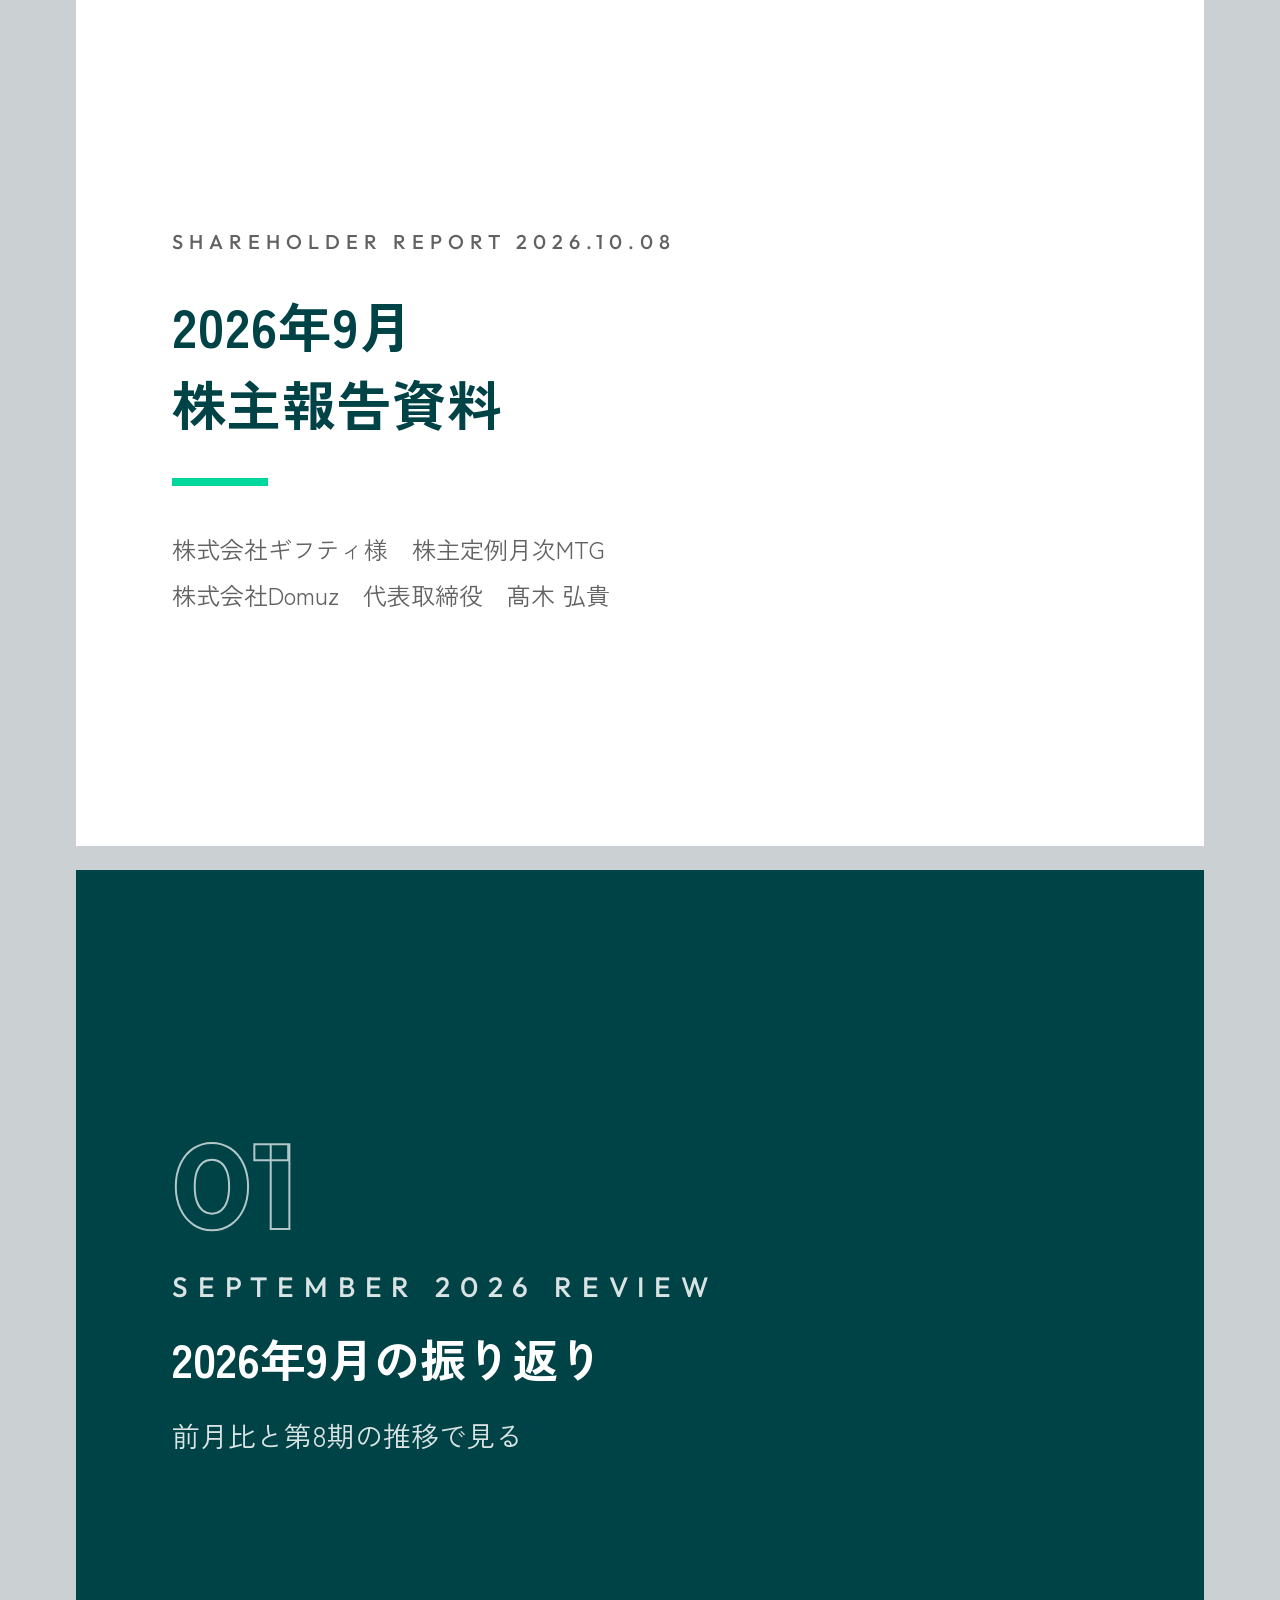
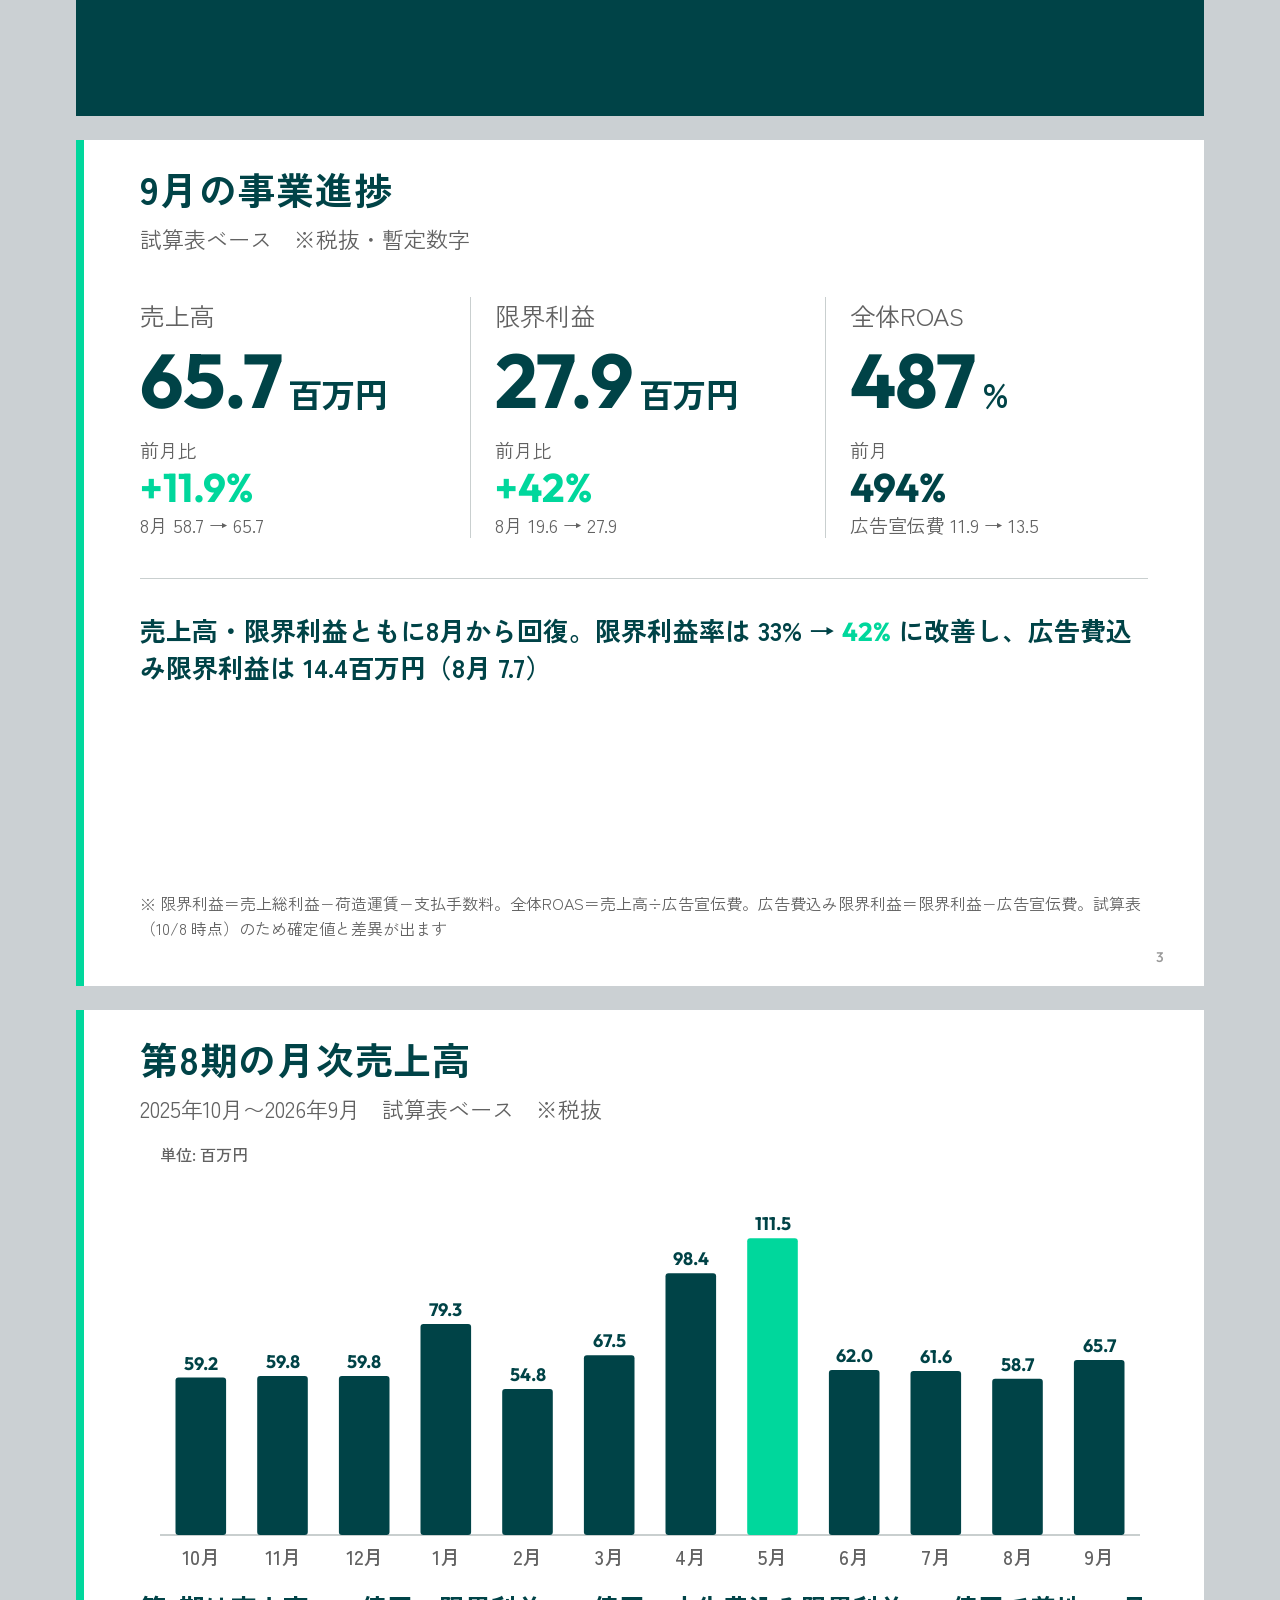
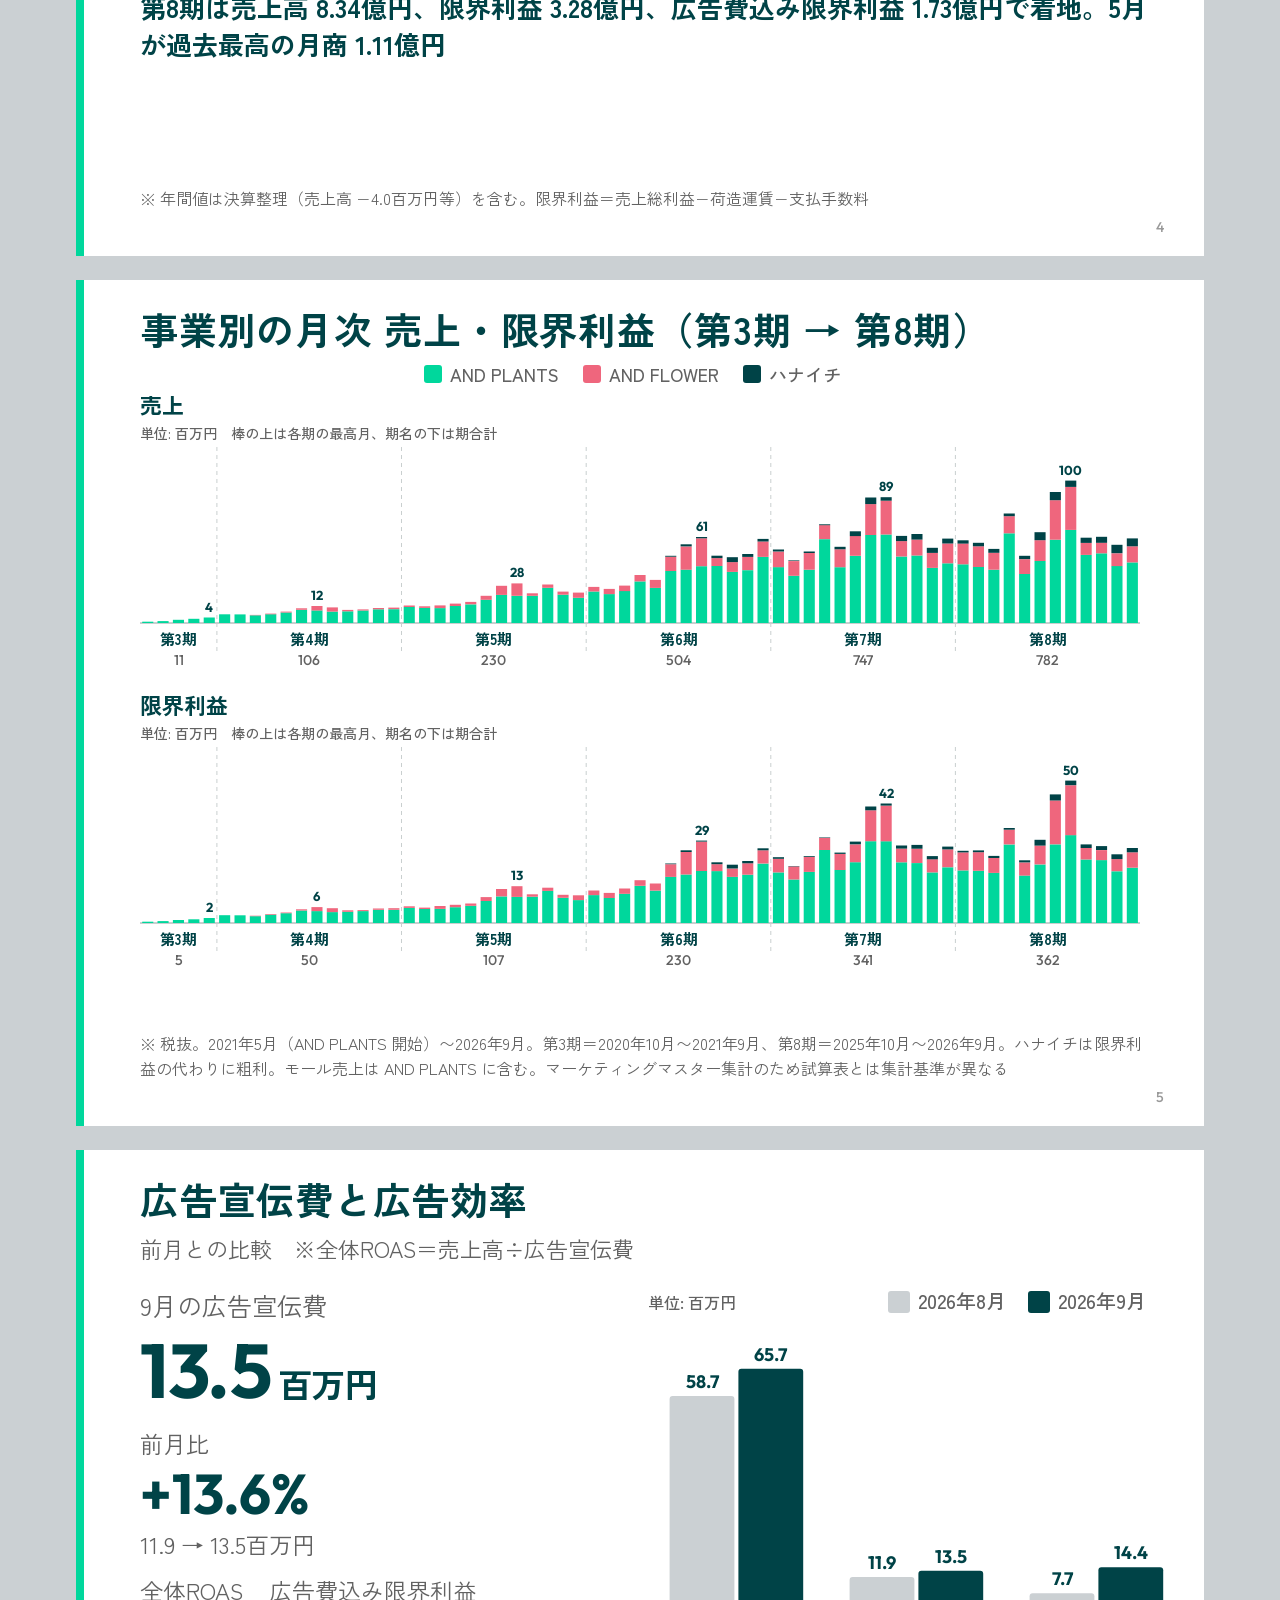
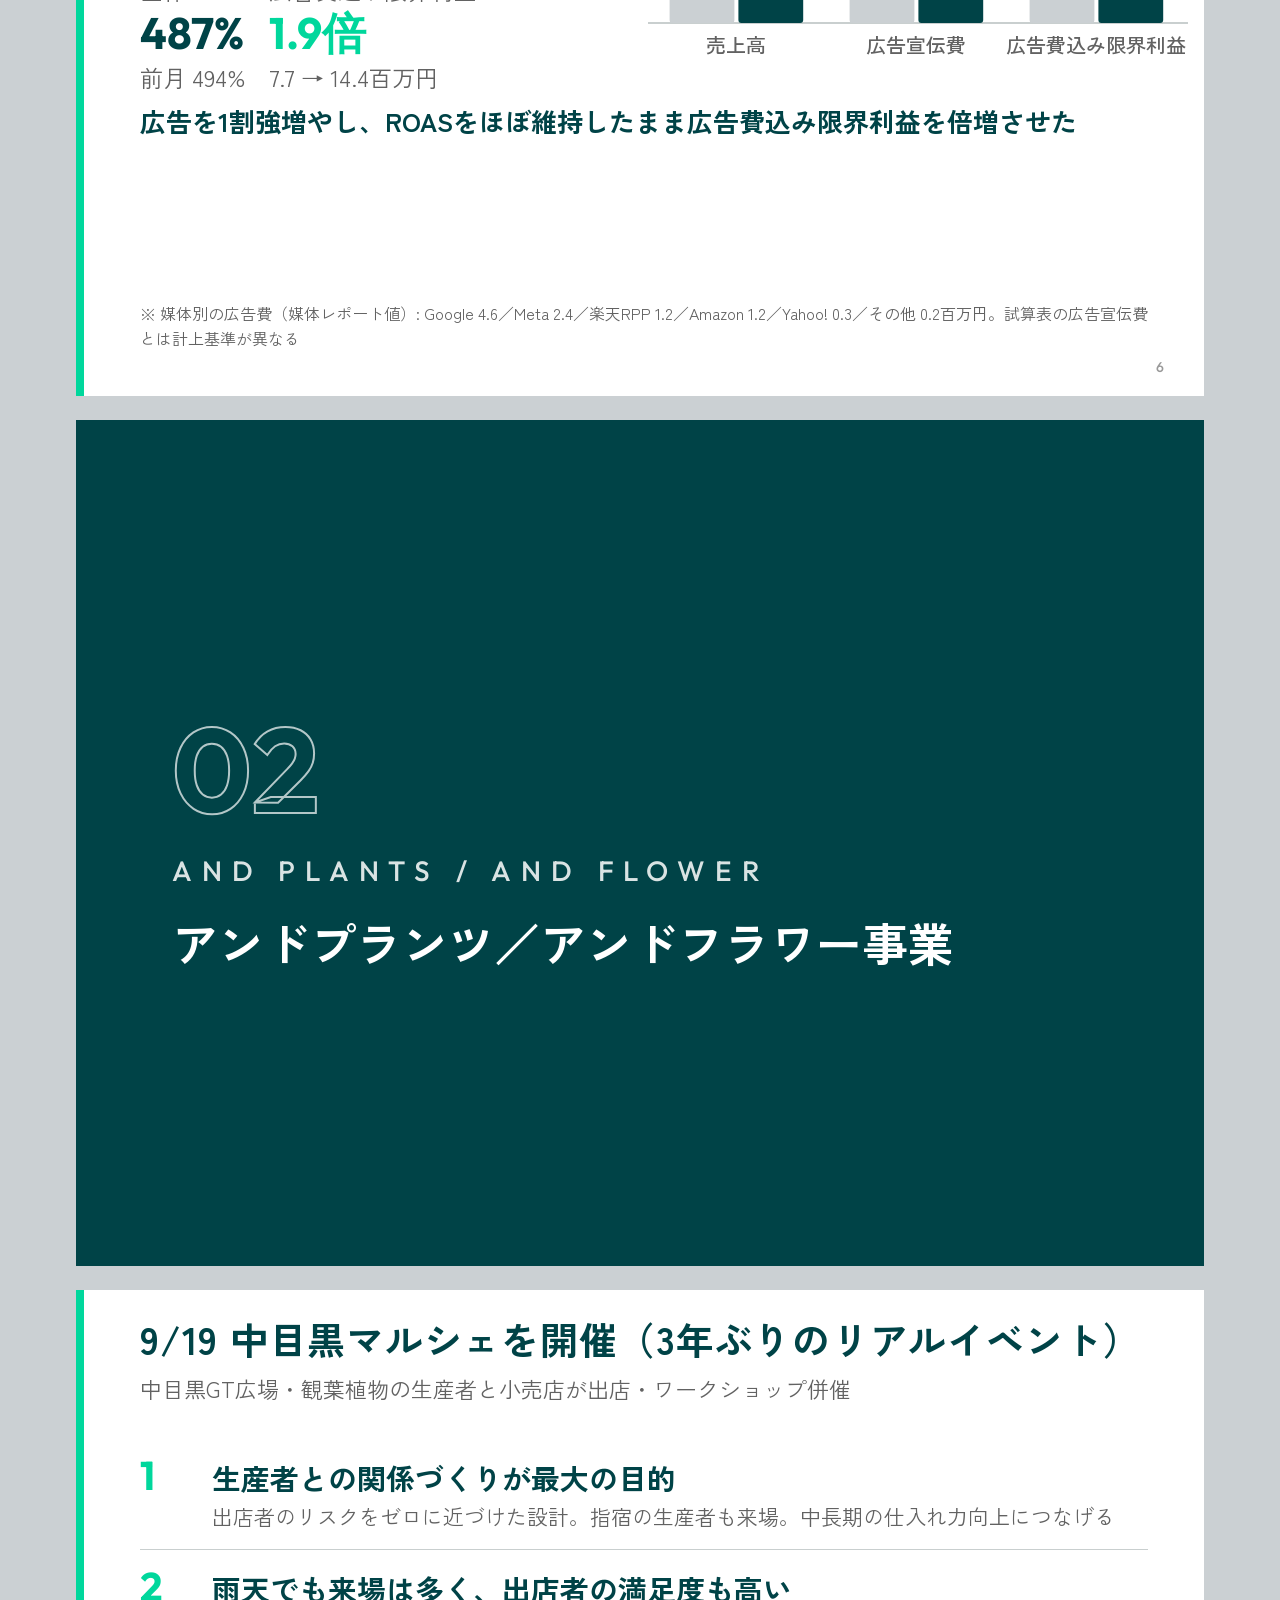
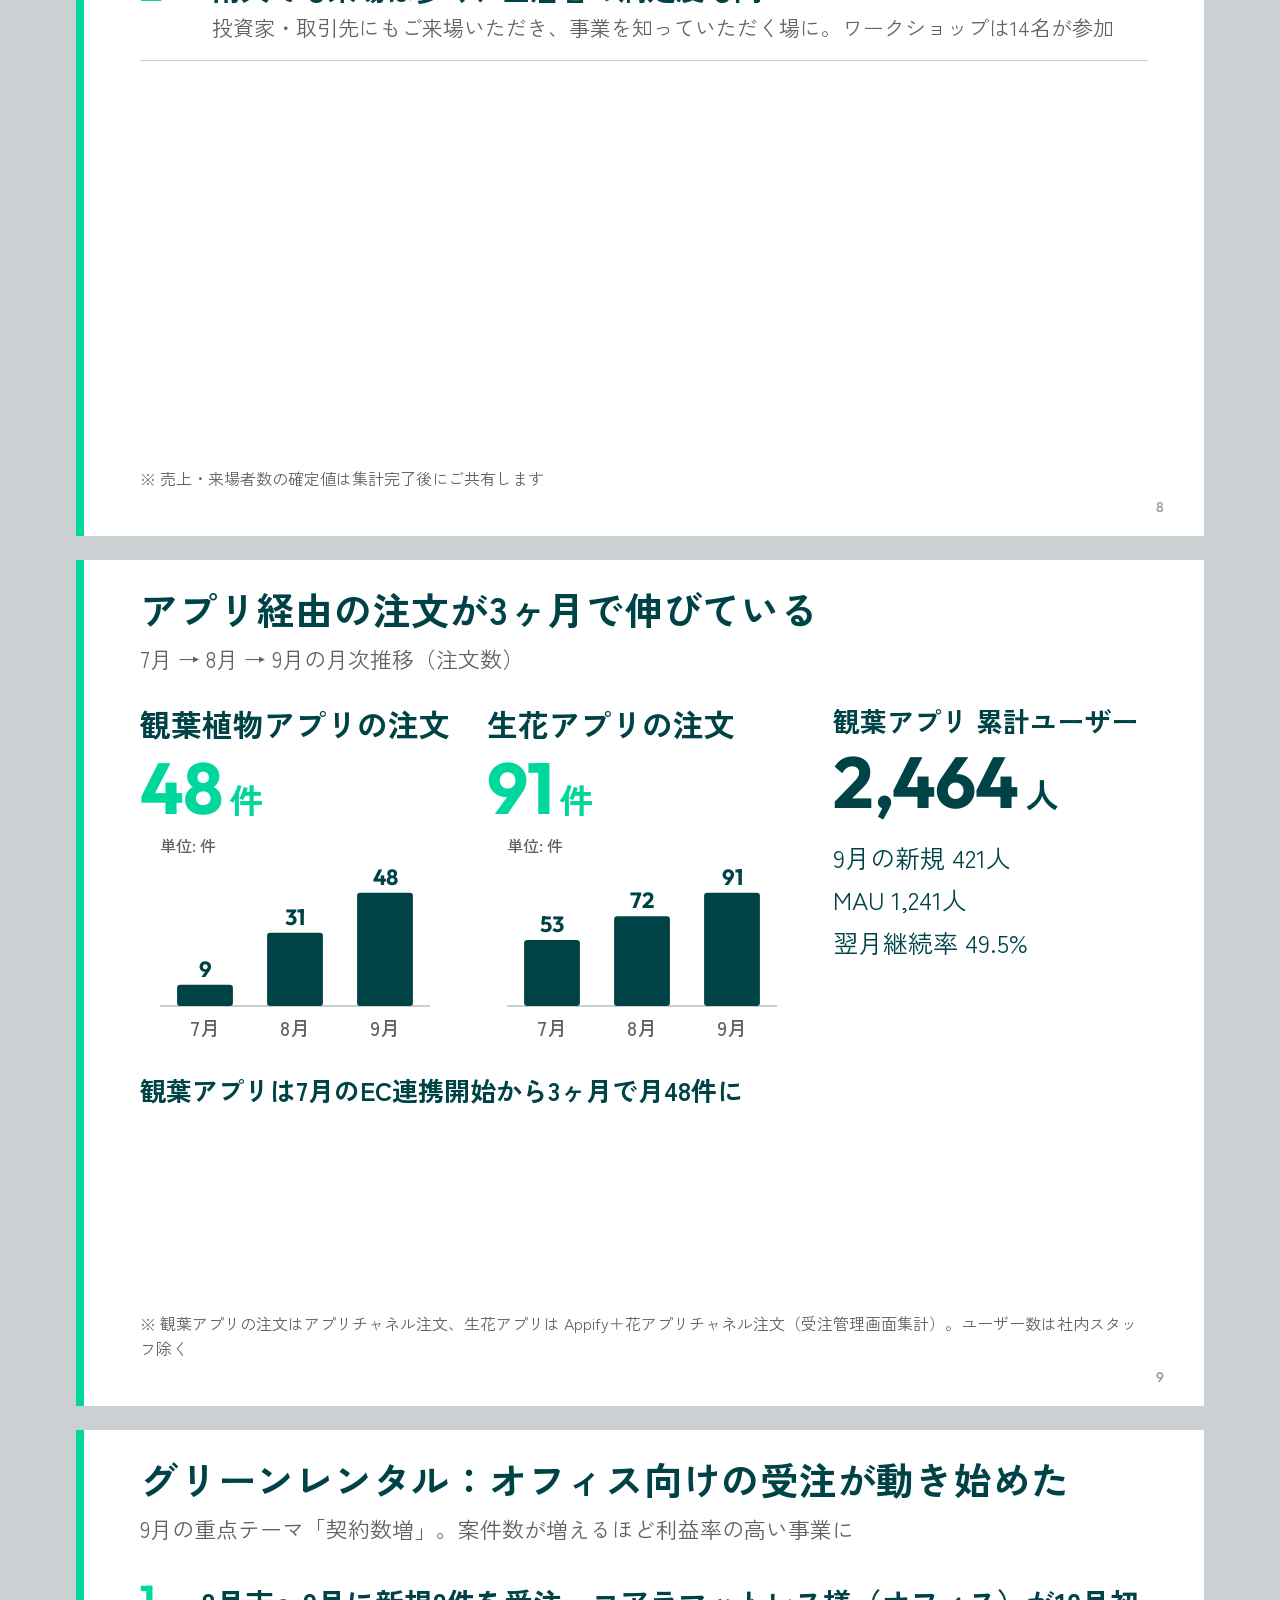
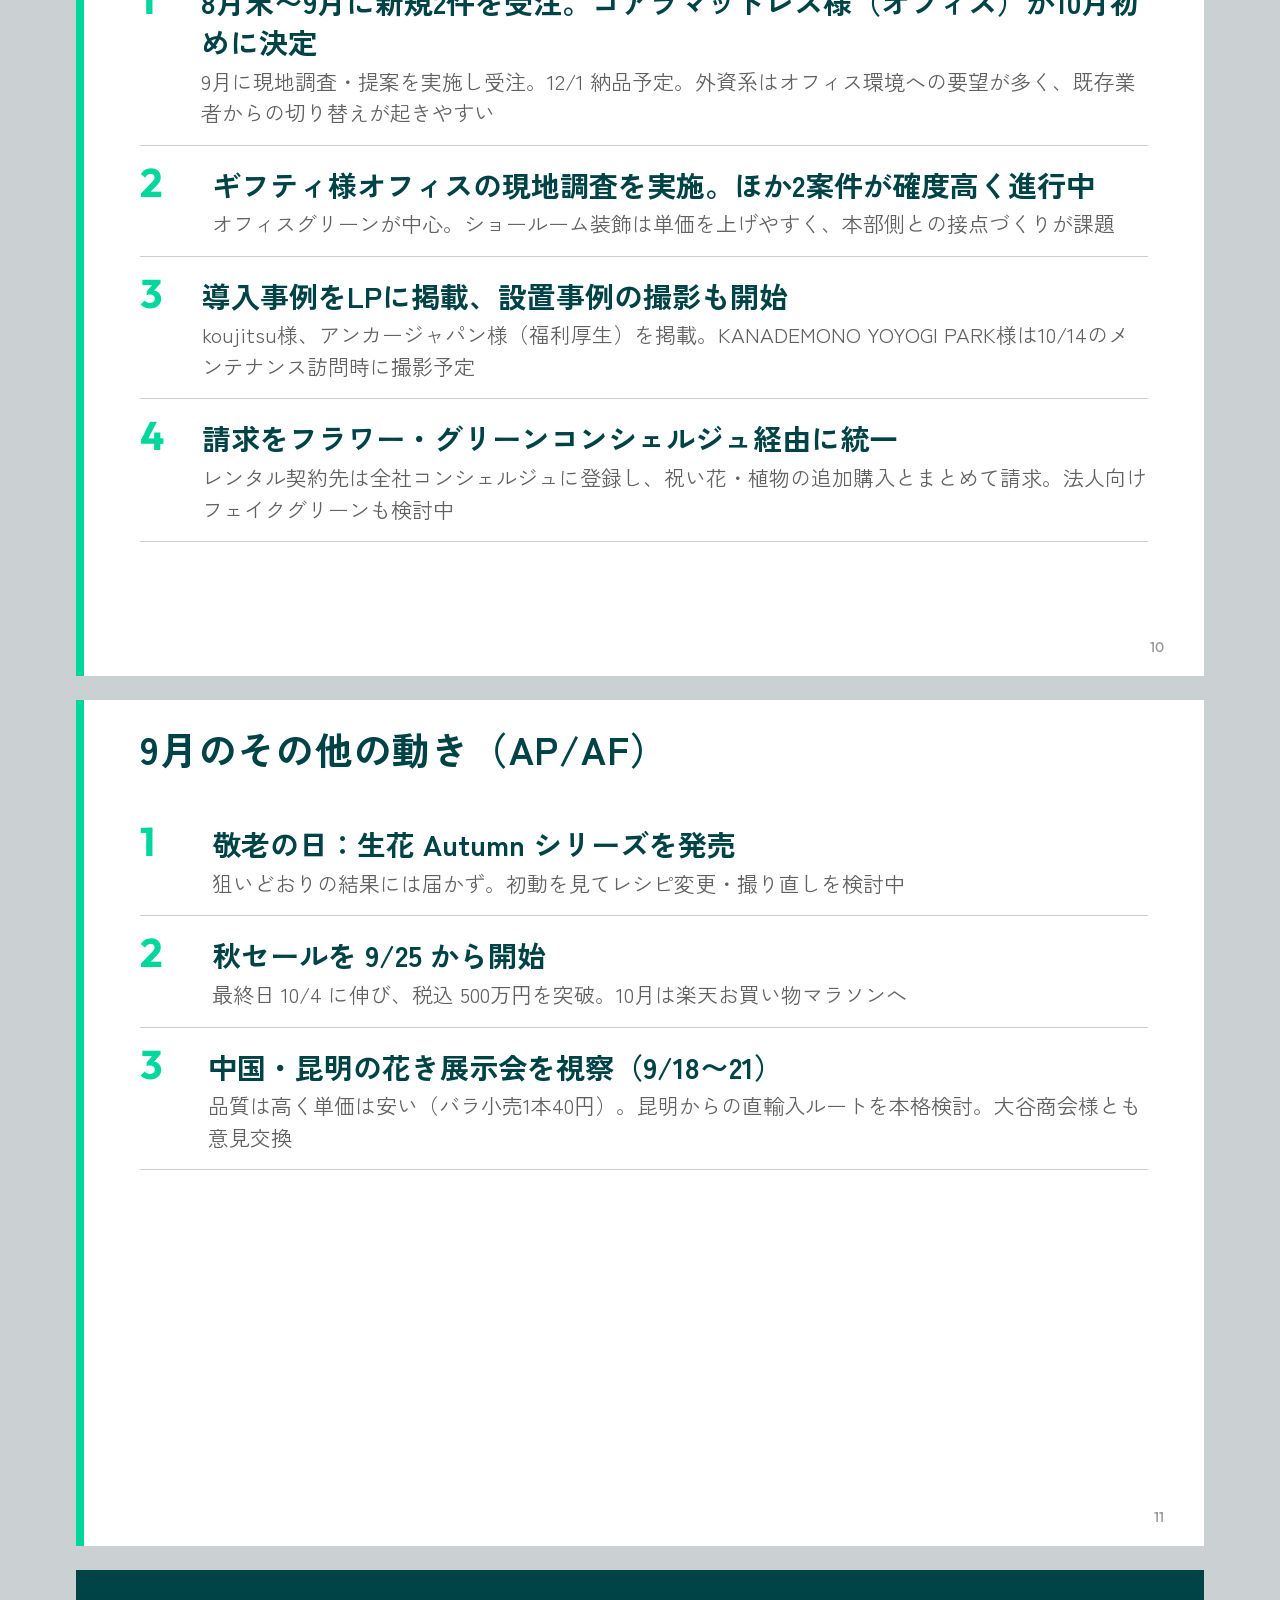
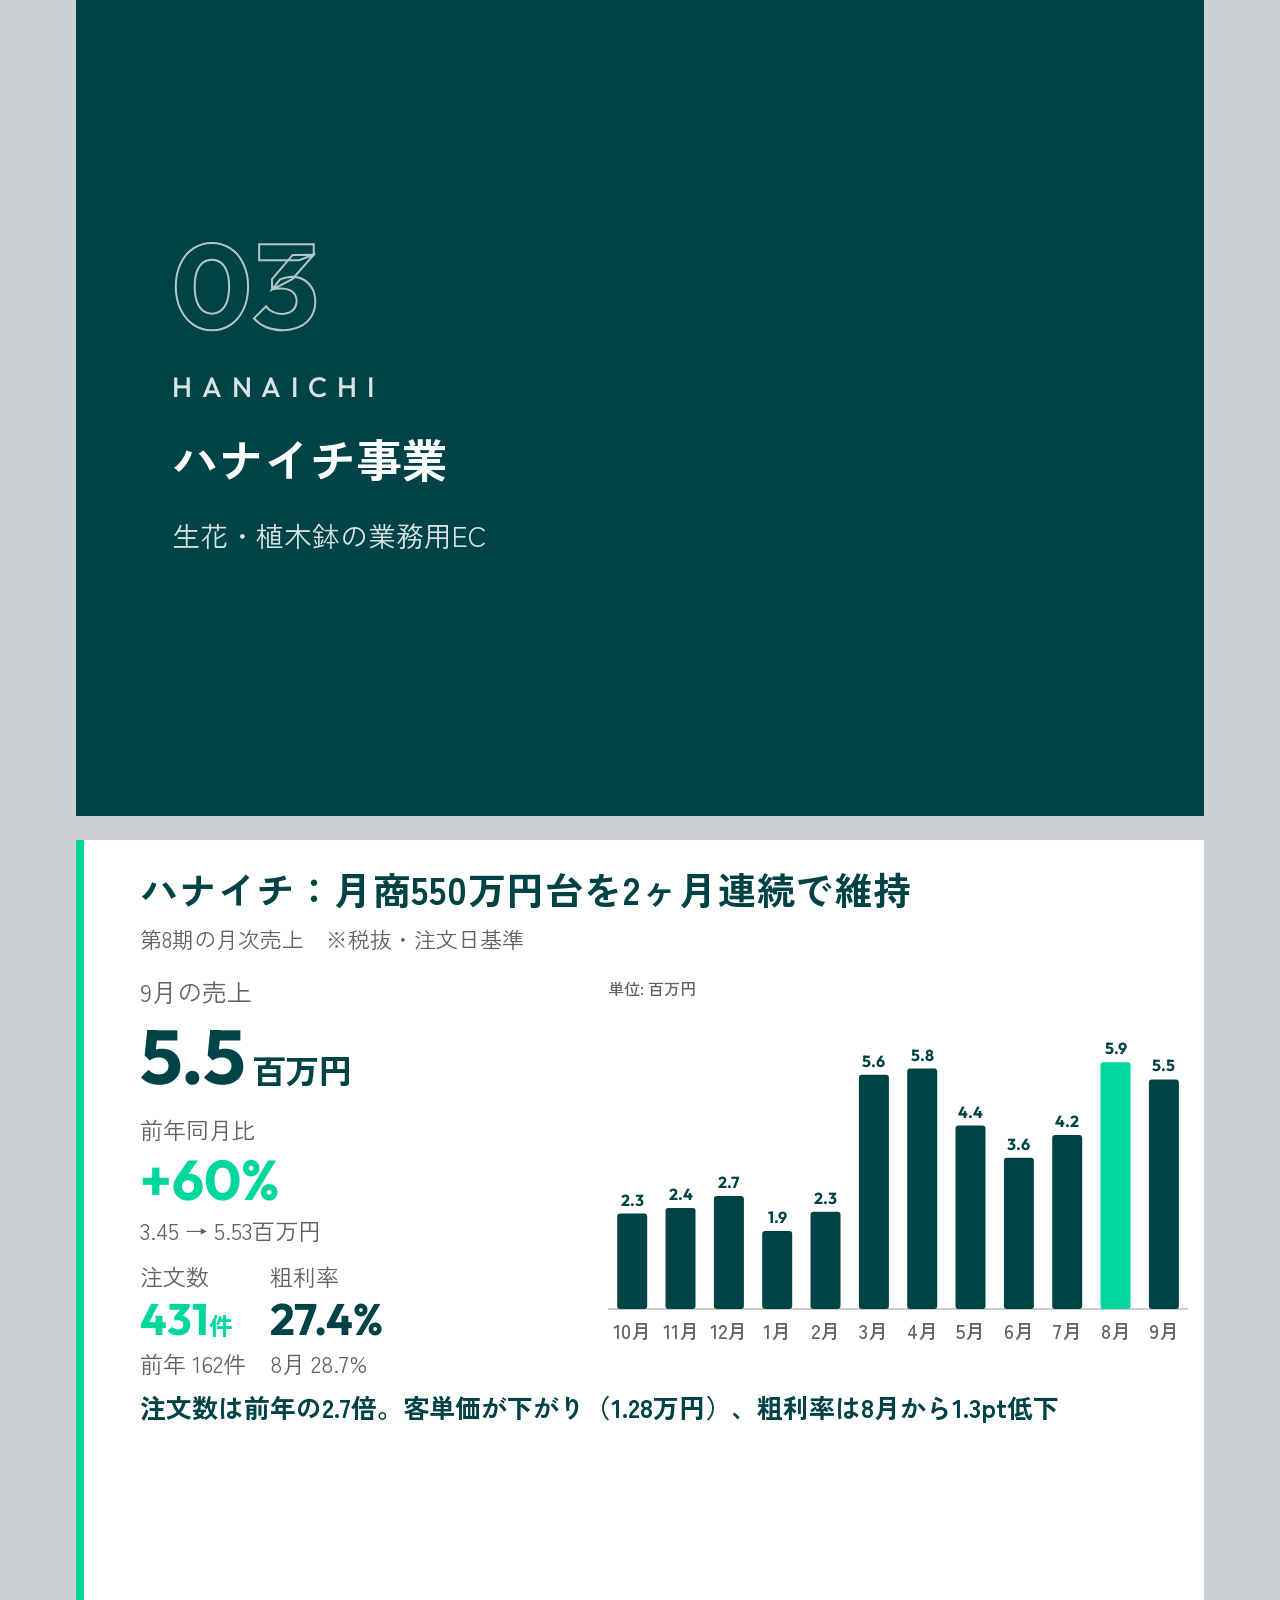
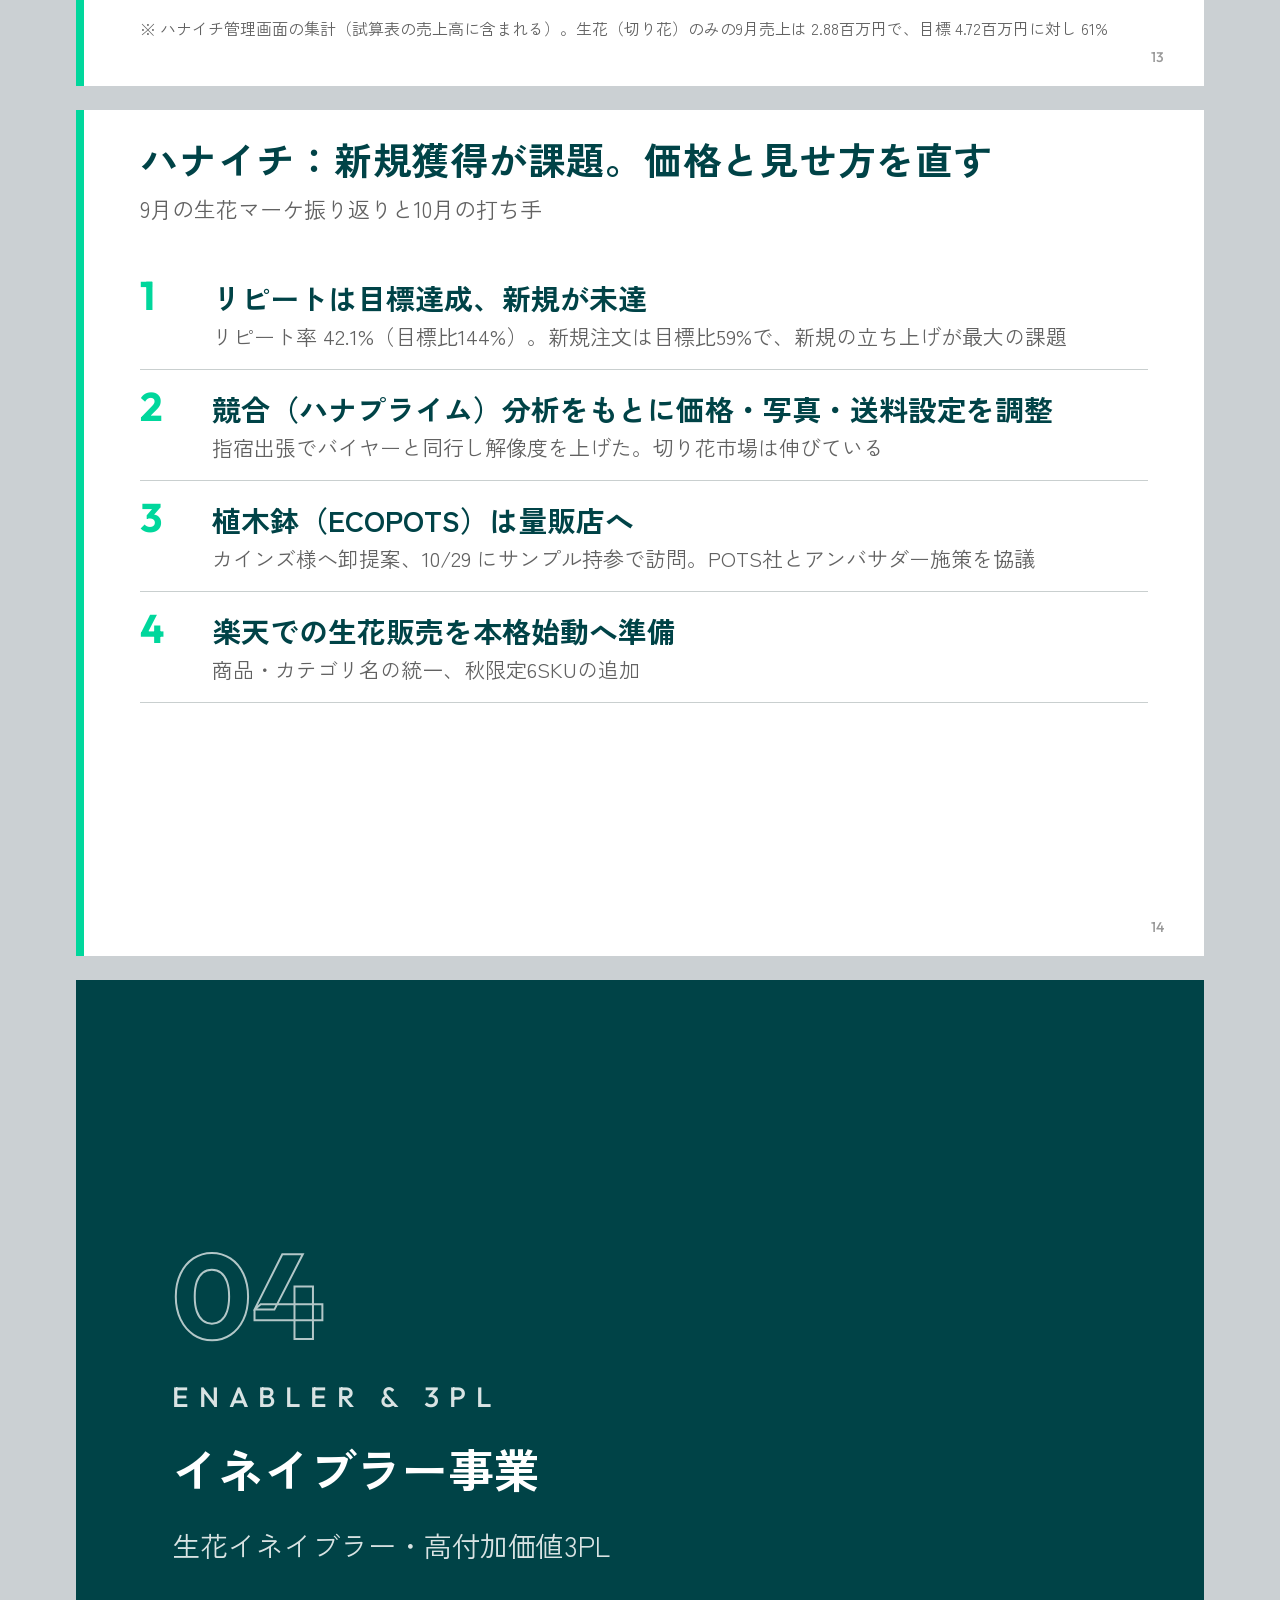
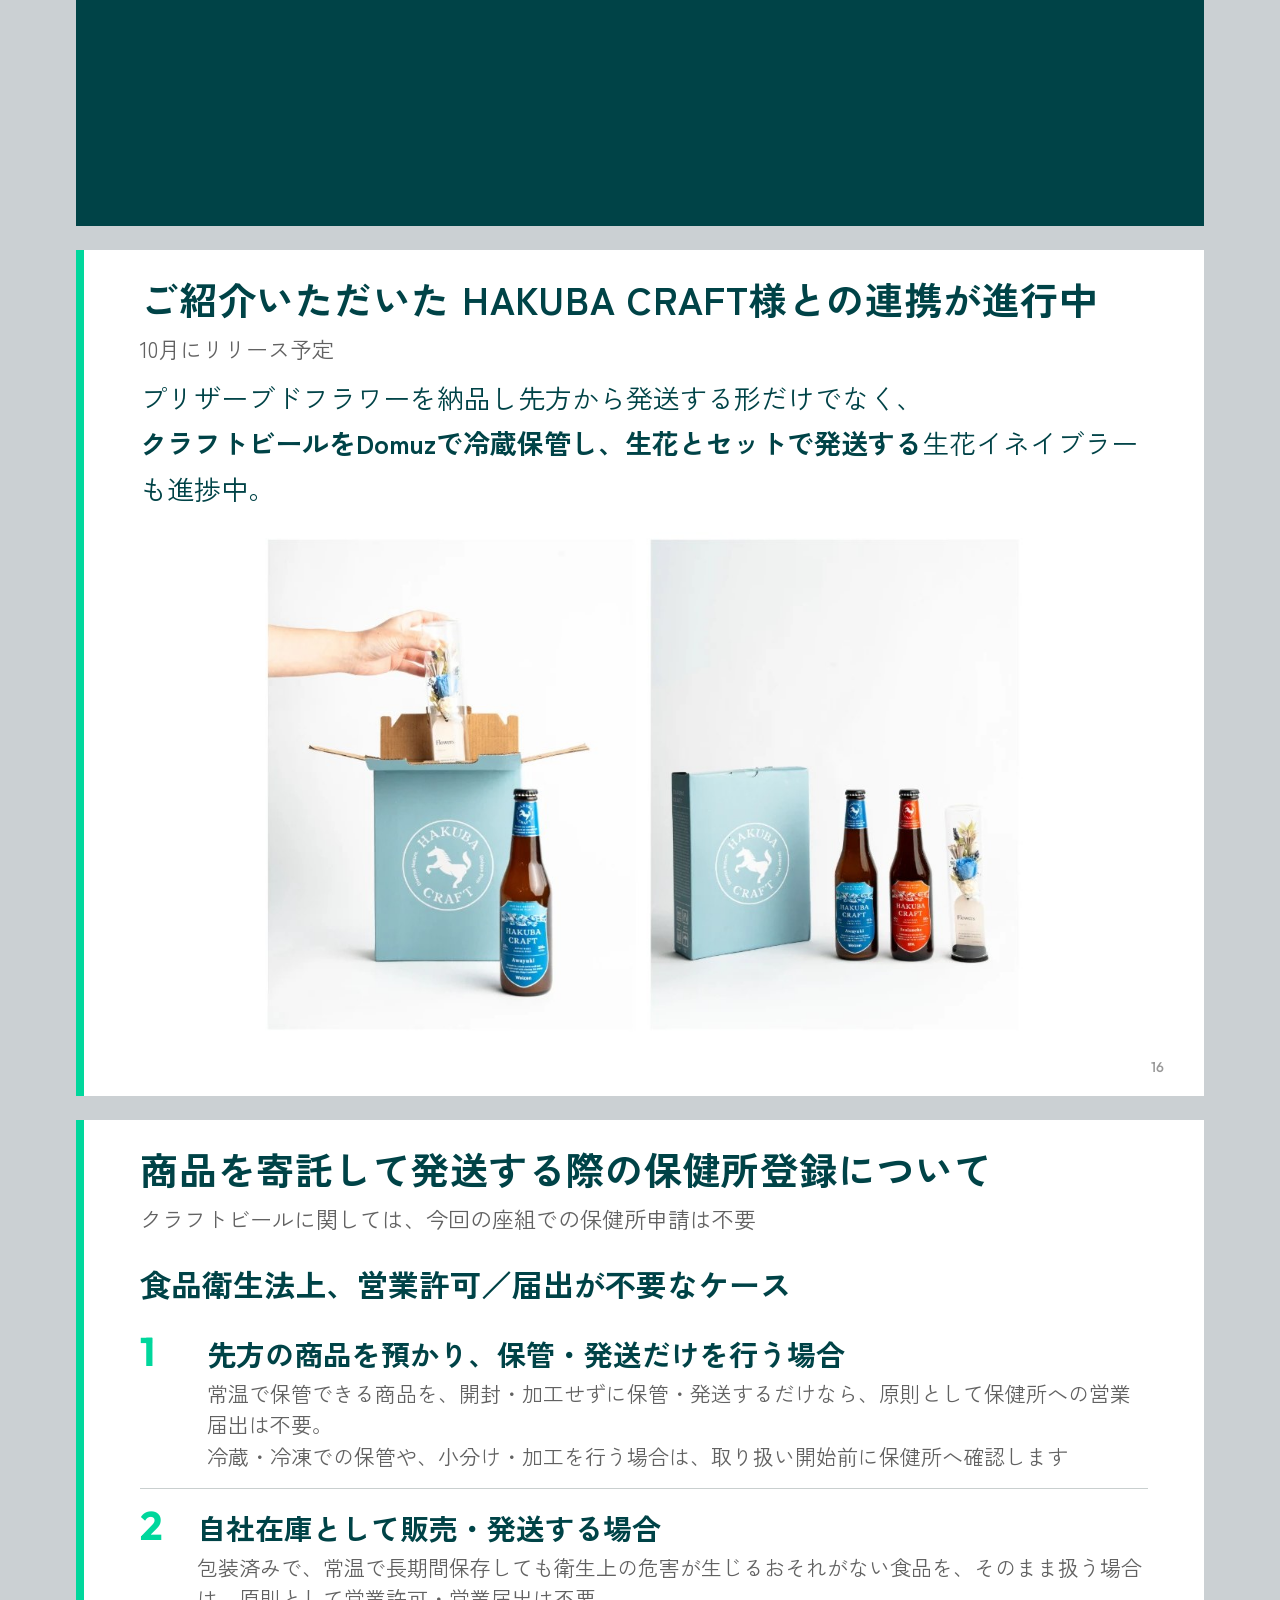
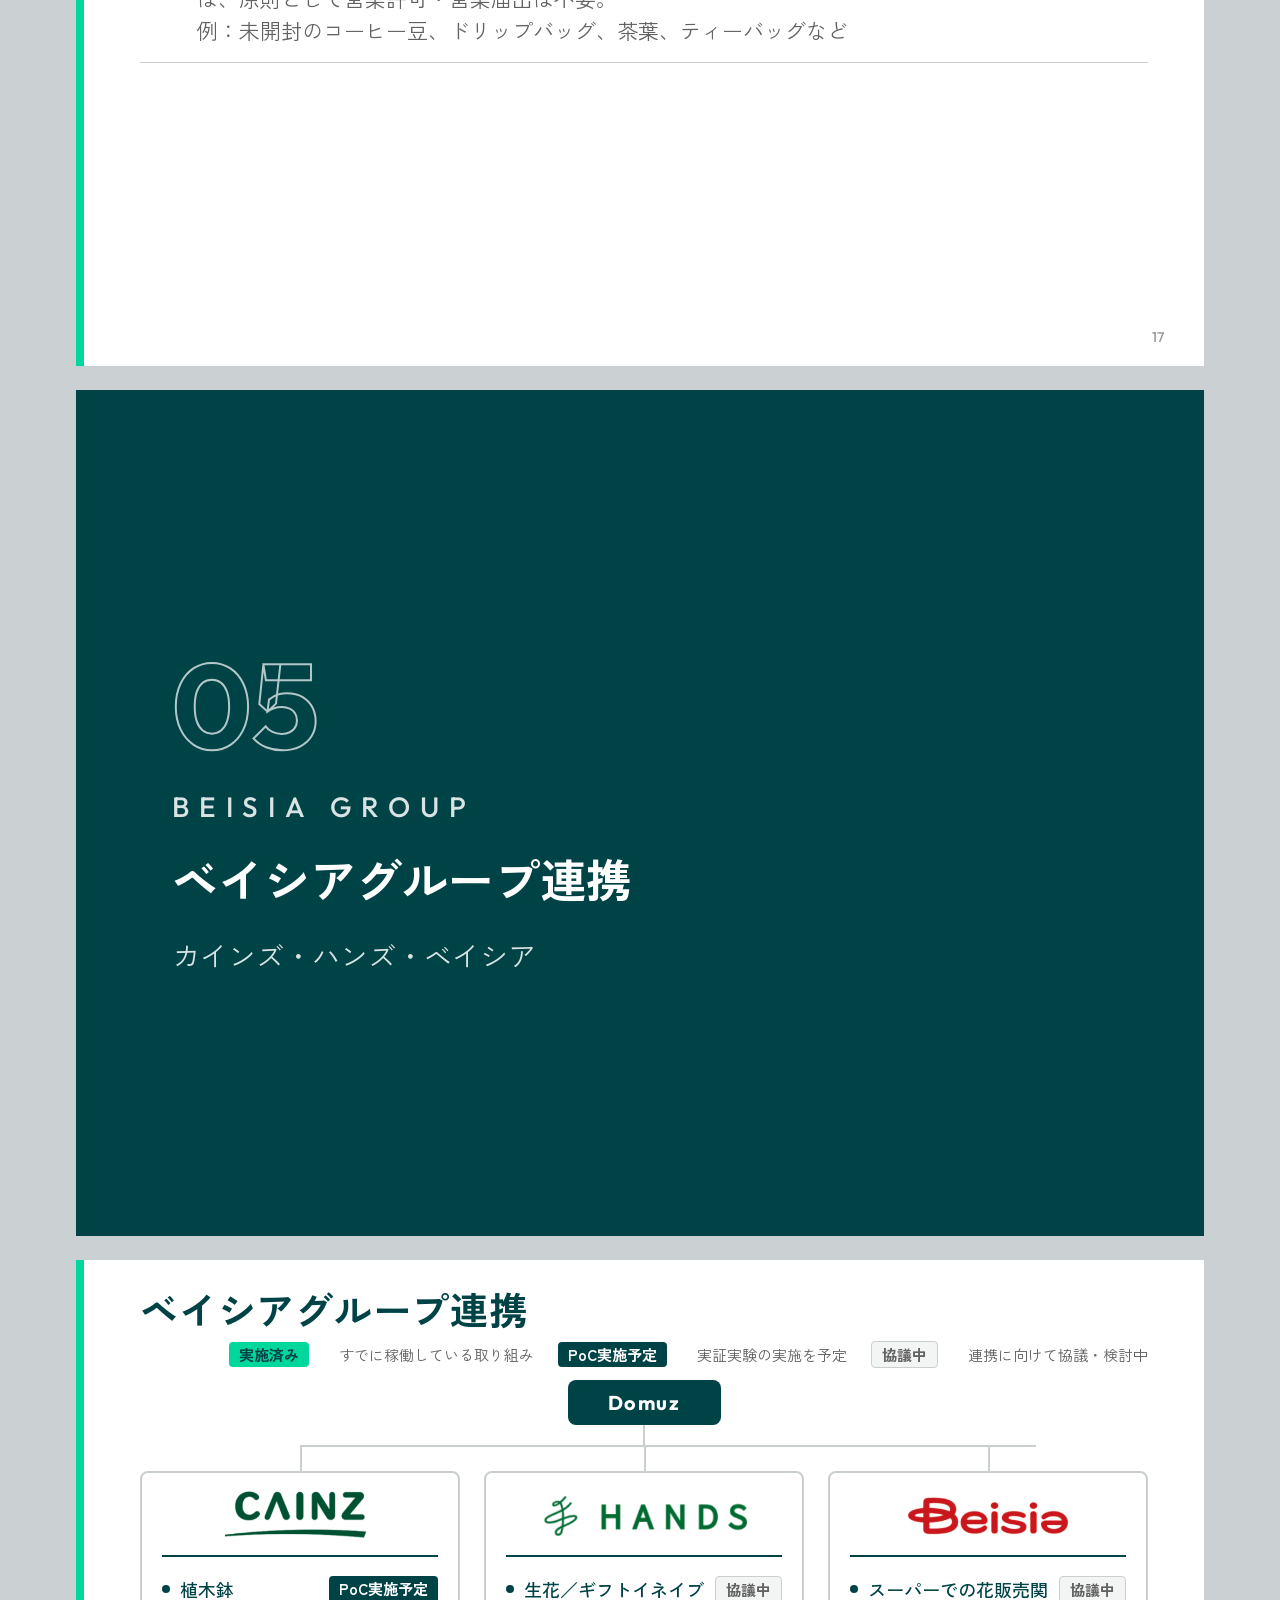
==== shareholder-2026-09/index.html @ de6ca9c4 "株主報告 2026年9月: 事業別グラフを第3期〜第8期の月次に変更 Co-Authored-By: Claude Fable 5.1 <noreply@anthropic.com> Claude-S" ====
<!DOCTYPE html>
<html lang="ja">
<head>
<meta charset="UTF-8">
<title>20261008_ギフティ様_株主報告_2026年9月</title>
<!--
  Domuz デザインシステム v2 — 発表スライド雛形（社内発表・合宿・締め会・経営MTG）
  ・提案資料には使わない（提案資料は proposal.template.html）
  ・4:3 1128×846px。プロジェクター投影前提。1 <section class="page"> = 1スライド = 1メッセージ
  ・文字: タイトル38px／大数字76〜85px／比較値44〜56px／主張文46px／本文25〜31px。15px未満は注記のみ
  ・グラフは presentation_charts.py でSVG生成して貼る。色はCSS変数のみ
  ・PDF: Chrome --headless=new --print-to-pdf（domuz_design_system.md §8-2）
-->
<link rel="preconnect" href="https://fonts.googleapis.com">
<link href="https://fonts.googleapis.com/css2?family=Outfit:wght@400;600;700&family=Zen+Kaku+Gothic+New:wght@400;500;700&display=swap" rel="stylesheet">
<style>
  /* ========== 0. トークン（Figma準拠＋発表スライド拡張。変更禁止） ========== */
  :root {
    --brand-primary: #004347;
    --brand-secondary: #00D79C;
    --brand-tertiary: #FFFF79;
    --brand-flower: #EF667D; /* AND FLOWER（締め会デッキ準拠） */
    --text-primary: #004347;
    --text-secondary: #626262;
    --text-strong: #E16464;
    --text-alert: #CC0033;
    --text-on-fill: #FFFFFF;
    --text-muted: #999999;
    --bg-white: #FFFFFF;
    --bg-light: #F3F4F4;
    --bg-gray: #CBD0D3;
    --bg-dull-green: #7A9B9B;
    --bg-moss: #004347;
    --border-light: #C9CFCF;
    --font-en: "Outfit", "Century Gothic Pro", "Futura", sans-serif;
    --font-ja: "Zen Kaku Gothic New", "Hiragino Sans", "Hiragino Kaku Gothic ProN", sans-serif;
  }
  * { margin: 0; padding: 0; box-sizing: border-box; }
  @page { size: 1128px 846px; margin: 0; }
  html, body { font-family: var(--font-ja); color: var(--text-primary); background: var(--bg-gray); font-weight: 500; }
  @media print { html, body { background: var(--bg-white); } }
  .en { font-family: var(--font-en); }
  .page { width: 1128px; height: 846px; position: relative; overflow: hidden; background: var(--bg-white); padding: 24px 56px 40px 64px; margin: 0 auto 24px; page-break-after: always; break-after: page; }
  @media print { .page { margin: 0; } .page:last-child { page-break-after: auto; } }
  .page::before { content: ""; position: absolute; left: 0; top: 0; bottom: 0; width: 8px; background: var(--brand-secondary); }
  .page.cover::before, .page.sec::before { content: none; }
  .pn { position: absolute; right: 40px; bottom: 20px; font-family: var(--font-en); font-size: 14px; color: var(--text-muted); }

  /* タイトル（24pt≒38px） */
  h1 { font-size: 38px; font-weight: 700; line-height: 1.3; letter-spacing: 0.02em; margin-bottom: 8px; }
  .cap { font-size: 22px; color: var(--text-secondary); font-weight: 400; line-height: 1.6; }
  .hr { height: 1px; background: var(--border-light); margin: 32px 0; }

  /* 数字（54pt≒85px／36pt≒56px／15pt≒24px） */
  .lbl { font-size: 25px; color: var(--text-secondary); font-weight: 400; margin-bottom: 4px; }
  .big { font-family: var(--font-en); font-size: 85px; font-weight: 700; line-height: 1.15; letter-spacing: -0.01em; }
  .big small { font-family: var(--font-ja); font-size: 34px; font-weight: 700; margin-left: 6px; }
  .big.pos { color: var(--brand-secondary); }
  .big.neg { color: var(--text-strong); }
  .yoys { display: flex; gap: 40px; margin-top: 20px; }
  .yoy { min-width: 280px; }
  .yoy .yl { font-size: 23px; color: var(--text-secondary); font-weight: 400; }
  .yoy .yv { font-family: var(--font-en); font-size: 56px; font-weight: 700; line-height: 1.2; }
  .yoy .yv.pos { color: var(--brand-secondary); }
  .yoy .yv.neg { color: var(--text-strong); }
  .yoy .yn { font-size: 23px; color: var(--text-secondary); font-weight: 400; }
  .line { font-size: 26px; font-weight: 700; margin-top: 24px; }

  /* 主張文（30pt≒47px）・本文（20pt≒31px／16pt≒25px） */
  .stmt { font-size: 46px; font-weight: 700; line-height: 1.55; letter-spacing: 0.02em; }
  .stmt.g { color: var(--brand-secondary); }
  .stmt .g { color: var(--brand-secondary); }
  .stmt .r { color: var(--text-strong); }
  .sub { font-size: 31px; font-weight: 700; line-height: 1.5; }
  .body { font-size: 31px; font-weight: 400; line-height: 1.7; }
  .body b { font-weight: 700; }
  .small { font-size: 25px; font-weight: 400; line-height: 1.7; color: var(--text-primary); }
  .note { position: absolute; left: 64px; right: 56px; bottom: 44px; font-size: 16px; color: var(--text-secondary); font-weight: 400; line-height: 1.6; }
  .arrow { color: var(--brand-secondary); font-family: var(--font-en); }
  .two { display: flex; gap: 48px; }
  .two > div { flex: 1; min-width: 0; }
  .vcenter { display: flex; flex-direction: column; justify-content: center; height: 100%; padding-bottom: 40px; }
  .mt { margin-top: 32px; } .mt2 { margin-top: 56px; }

  /* 表紙・章 */
  .cover { padding: 0 96px; display: flex; flex-direction: column; justify-content: center; }
  .cover .eyebrow { font-family: var(--font-en); font-size: 20px; letter-spacing: 0.3em; color: var(--text-secondary); margin-bottom: 32px; }
  .cover h1 { font-size: 54px; line-height: 1.45; margin-bottom: 28px; }
  .cover .rule { width: 96px; height: 8px; background: var(--brand-secondary); margin: 8px 0 40px; }
  .cover .meta { font-size: 24px; color: var(--text-secondary); font-weight: 400; line-height: 1.9; }
  .sec { background: var(--bg-moss); color: var(--text-on-fill); display: flex; flex-direction: column; justify-content: center; padding: 0 96px; }
  .sec .num { font-family: var(--font-en); font-size: 120px; font-weight: 700; line-height: 1; color: transparent; -webkit-text-stroke: 2px rgba(255,255,255,0.7); margin-bottom: 24px; }
  .sec .en-t { font-family: var(--font-en); font-size: 28px; letter-spacing: 0.35em; text-transform: uppercase; opacity: 0.85; margin-bottom: 20px; }
  .sec .ja-t { font-size: 46px; font-weight: 700; line-height: 1.5; }

  /* タイムライン */
  .tl { display: flex; margin-top: 48px; }
  .tl > div { flex: 1; position: relative; padding-top: 40px; margin-right: 12px; }
  .tl > div:last-child { margin-right: 0; }
  .tl > div::before { content: ""; position: absolute; top: 8px; left: 0; width: 20px; height: 20px; border-radius: 50%; background: var(--brand-primary); }
  .tl > div::after { content: ""; position: absolute; top: 17px; left: 28px; right: -6px; height: 3px; background: var(--border-light); }
  .tl > div:last-child::after { content: none; }
  .tl > div.goal::before { background: var(--brand-secondary); }
  .tl .d { font-family: var(--font-en); font-size: 28px; font-weight: 700; margin-bottom: 8px; }
  .tl .l { font-size: 22px; font-weight: 700; line-height: 1.5; }

  /* 5つの足 */
  .five { display: flex; gap: 24px; margin-top: 40px; }
  .five div { flex: 1; min-width: 0; }
  .five .n { font-family: var(--font-en); font-size: 64px; font-weight: 700; line-height: 1.1; color: var(--brand-secondary); }
  .five .n small { font-family: var(--font-ja); font-size: 26px; margin-left: 2px; }
  .five .t { font-size: 23px; font-weight: 700; margin: 6px 0 8px; line-height: 1.4; min-height: 64px; }
  .five .f { font-size: 19px; color: var(--text-secondary); font-weight: 400; margin-top: 6px; line-height: 1.5; }

  /* 事業地図 */
  .map-new { display: flex; gap: 20px; }
  .map-new div { flex: 1; border: 2px solid var(--border-light); border-radius: 8px; padding: 22px 12px; text-align: center; font-size: 25px; font-weight: 700; }
  .map-arw { text-align: center; font-family: var(--font-en); font-size: 40px; color: var(--brand-secondary); line-height: 1; padding: 20px 0; }
  .map-base { background: var(--bg-moss); color: var(--text-on-fill); border-radius: 8px; padding: 36px 40px; text-align: center; }
  .map-base .n { font-size: 40px; font-weight: 700; letter-spacing: 0.04em; }
  .map-base .s { font-size: 22px; opacity: 0.9; margin-top: 8px; font-weight: 400; }

  /* 表（3指標） */
  table { width: 100%; border-collapse: collapse; margin-top: 24px; }
  th, td { padding: 22px 20px; font-size: 28px; border-bottom: 1px solid var(--border-light); text-align: left; }
  th { font-size: 22px; color: var(--text-secondary); font-weight: 400; }
  td.n { font-family: var(--font-en); font-size: 48px; font-weight: 700; text-align: right; }
  td.n small { font-family: var(--font-ja); font-size: 24px; margin-left: 4px; }
  td.n.pos { color: var(--brand-secondary); }
  td.n.r { color: var(--text-strong); }

  /* 3本柱・フロー */
  .pillars .p { display: flex; align-items: baseline; gap: 24px; padding: 22px 0; border-bottom: 1px solid var(--border-light); }
  .pillars .p .i { font-family: var(--font-en); font-size: 48px; font-weight: 700; color: var(--brand-secondary); width: 56px; line-height: 1; }
  .pillars .p .t { font-size: 34px; font-weight: 700; line-height: 1.4; }
  .pillars .p .s { font-size: 22px; color: var(--text-secondary); font-weight: 400; margin-top: 6px; line-height: 1.5; }
  .flow { display: flex; align-items: center; gap: 20px; margin-top: 48px; }
  .flow .st { flex: 1; text-align: center; }
  .flow .st .k { font-family: var(--font-en); font-size: 18px; letter-spacing: 0.2em; color: var(--text-secondary); margin-bottom: 10px; }
  .flow .st .t { font-size: 34px; font-weight: 700; }
  .flow .st .s { font-size: 21px; color: var(--text-secondary); font-weight: 400; margin-top: 10px; line-height: 1.6; }
  .flow .a { font-family: var(--font-en); font-size: 36px; color: var(--brand-secondary); }

  /* 余地バー */
  .rb { position: relative; height: 72px; background: var(--bg-light); border-radius: 8px; overflow: hidden; margin-top: 16px; }
  .rb .f { position: absolute; left: 0; top: 0; bottom: 0; background: var(--brand-primary); }
  .rb .f.r { background: var(--text-strong); }
  .rb .cl { position: absolute; left: 20px; top: 50%; transform: translateY(-50%); color: var(--text-on-fill); font-size: 24px; font-weight: 700; white-space: nowrap; }
  .rb .cr { position: absolute; right: 20px; top: 50%; transform: translateY(-50%); font-size: 24px; font-weight: 700; white-space: nowrap; }

  .dots { display: grid; grid-template-columns: repeat(20, 1fr); gap: 6px; width: 520px; margin: 0 auto; }
  .dots i { display: block; aspect-ratio: 1; border-radius: 50%; background: var(--bg-gray); }
  .dots i.r { background: var(--text-strong); }
  .people { display: flex; gap: 14px; margin-top: 32px; }
  .people i { flex: 1; height: 120px; border-radius: 10px; background: var(--bg-light); }
  .people i.on { background: var(--brand-primary); }
  .dist .row { display: flex; align-items: center; gap: 16px; margin-bottom: 14px; }
  .dist .row .k { width: 64px; font-family: var(--font-en); font-size: 24px; font-weight: 700; }
  .dist .row .b { height: 34px; background: var(--brand-primary); border-radius: 4px; }
  .dist .row .b.top { background: var(--brand-secondary); }
  .dist .row .v { font-family: var(--font-en); font-size: 22px; font-weight: 700; margin-left: 4px; white-space: nowrap; }
  /* レビュー */
  .rv-h { display: flex; align-items: center; gap: 16px; margin-bottom: 20px; }
  .rv-h .tag { background: var(--brand-primary); color: var(--text-on-fill); font-size: 18px; font-weight: 700; padding: 6px 16px; border-radius: 4px; }
  .rv-h .tag.alt { background: var(--bg-dull-green); }
  .rv-h .t { font-size: 34px; font-weight: 700; }
  .rv-h .p { font-size: 18px; color: var(--text-secondary); margin-left: auto; font-weight: 400; }
  .rv { font-size: 30px; font-weight: 400; line-height: 1.85; }
  .rv b { font-weight: 700; }
  .stars { display: flex; gap: 32px; margin-top: 40px; }
  .stars div { flex: 1; }
  .stars .n { font-family: var(--font-en); font-size: 72px; font-weight: 700; line-height: 1.1; }
  .stars .n small { font-family: var(--font-ja); font-size: 28px; margin-left: 4px; }
  .stars .n.pos { color: var(--brand-secondary); }
  .stars .l { font-size: 22px; color: var(--text-secondary); font-weight: 400; margin-top: 8px; }
  .key { margin-top: 24px; font-size: 25px; color: var(--text-secondary); font-weight: 400; }

  /* セグメント行（左カラムのAP/AF/モール別YoY） */
  .segrow { display: flex; align-items: baseline; gap: 16px; padding: 10px 0; border-bottom: 1px solid var(--border-light); }
  .segrow i { display: inline-block; width: 18px; height: 18px; border-radius: 3px; }
  .segrow .nm { font-size: 22px; font-weight: 700; width: 160px; white-space: nowrap; }
  .segrow .yv2 { font-family: var(--font-en); font-size: 34px; font-weight: 700; width: 110px; white-space: nowrap; }
  .segrow .yv2.pos { color: var(--brand-secondary); }
  .segrow .fr { font-size: 17px; color: var(--text-secondary); white-space: nowrap; }
</style>
<style>
  /* このデッキだけの最小限の追加（本体 §6-2 の型の範囲内） */
  .kpi3 { display: flex; gap: 32px; margin-top: 40px; }
  .kpi3 > div { flex: 1; min-width: 0; border-left: 1px solid var(--border-light); padding-left: 24px; }
  .kpi3 > div:first-child { border-left: none; padding-left: 0; }
  .kpi3 .yoys { gap: 24px; margin-top: 12px; }
  .kpi3 .yoy { min-width: 0; }
  .kpi3 .yoy .yv { font-size: 40px; }
  .kpi3 .yoy .yl, .kpi3 .yoy .yn { font-size: 19px; }
  ul.li { list-style: none; margin-top: 8px; }
  ul.li li { position: relative; padding-left: 28px; font-size: 25px; font-weight: 400; line-height: 1.6; margin-bottom: 10px; }
  ul.li li::before { content: ""; position: absolute; left: 4px; top: 16px; width: 10px; height: 10px; border-radius: 50%; background: var(--brand-secondary); }
  ul.li li b { font-weight: 700; }
  .pillars.tight .p { padding: 16px 0; }
  .pillars.tight .p .t { font-size: 29px; }
  .pillars.tight .p .s { font-size: 21px; margin-top: 4px; }
  .pillars.tight .p .i { font-size: 40px; width: 48px; }
  .status { display: inline-block; font-size: 17px; font-weight: 700; padding: 2px 12px; border-radius: 4px; margin-left: 12px; vertical-align: middle; color: var(--text-on-fill); background: var(--brand-primary); }
  .status.go { background: var(--brand-secondary); color: var(--text-primary); }
  .status.wait { background: var(--bg-dull-green); }
  .vcenter { height: calc(100% - 64px); }
  .tag { display: inline-block; font-size: 15px; font-weight: 700; padding: 2px 10px; border-radius: 4px; white-space: nowrap; margin-left: auto; }
  .tag.done { background: var(--brand-secondary); color: var(--text-primary); }
  .tag.poc { background: var(--brand-primary); color: var(--text-on-fill); }
  .tag.talk { background: var(--bg-light); color: var(--text-secondary); border: 1px solid var(--border-light); }
  .legend { display: flex; gap: 24px; justify-content: flex-end; font-size: 15px; color: var(--text-secondary); font-weight: 400; align-items: center; }
  .legend .tag { margin-left: 0; margin-right: 6px; }
  .org { text-align: center; margin-top: 12px; }
  .org .root { display: inline-block; background: var(--bg-moss); color: var(--text-on-fill); font-family: var(--font-en); font-size: 20px; font-weight: 700; padding: 10px 40px; border-radius: 8px; letter-spacing: 0.08em; }
  .org .stem { width: 2px; height: 20px; background: var(--border-light); margin: 0 auto; }
  .org .bar { height: 2px; background: var(--border-light); margin: 0 112px 0 160px; }
  .cos { display: flex; gap: 24px; margin-top: 24px; }
  .cos > div { flex: 1; min-width: 0; border: 2px solid var(--border-light); border-radius: 8px; padding: 20px 20px 16px; position: relative; }
  .cos > div::before { content: ""; position: absolute; top: -26px; left: 50%; width: 2px; height: 24px; background: var(--border-light); }
  .cos .drop { width: 2px; height: 20px; background: var(--border-light); margin: 0 auto; }
  .cos .logo { height: 64px; display: flex; align-items: center; justify-content: center; margin-bottom: 12px; border-bottom: 2px solid var(--brand-primary); padding-bottom: 14px; }
  .cos .logo img { max-height: 56px; max-width: 220px; object-fit: contain; }
  .cos ul, .cainz ul { list-style: none; }
  .cos li, .cainz li { display: flex; align-items: flex-start; gap: 10px; font-size: 18px; line-height: 1.5; padding: 7px 0; border-bottom: 1px solid var(--bg-light); }
  .cos li::before, .cainz li::before { content: ""; flex: 0 0 8px; width: 8px; height: 8px; border-radius: 50%; background: var(--brand-primary); margin-top: 9px; }
  .cos li span.x, .cainz li span.x { flex: 1; }
  .cainz li { font-size: 25px; padding: 14px 0; border-bottom: 1px solid var(--border-light); }
  .cainz li .d { display: block; font-size: 16px; color: var(--text-secondary); font-weight: 400; margin-top: 2px; }
  .cainz li .tag { font-size: 17px; padding: 4px 14px; }
  .pillars.tighter .p { padding: 12px 0; }
  .pillars.tighter .p .t { font-size: 27px; }
  .pillars.tighter .p .s { font-size: 20px; }
</style>
</head>
<body>

<section class="page cover">
  <div class="eyebrow">SHAREHOLDER REPORT 2026.10.08</div>
  <h1>2026年9月<br>株主報告資料</h1>
  <div class="rule"></div>
  <div class="meta">株式会社ギフティ様　株主定例月次MTG<br>株式会社Domuz　代表取締役　髙木 弘貴</div>
</section>

<section class="page sec">
  <div class="num">01</div>
  <div class="en-t">September 2026 Review</div>
  <div class="ja-t">2026年9月の振り返り<br><span style="font-size: 28px; font-weight: 400; opacity: 0.85;">前月比と第8期の推移で見る</span></div>
</section>

<section class="page">
  <h1>9月の事業進捗</h1>
  <div class="cap">試算表ベース　※税抜・暫定数字</div>
  <div class="kpi3">
    <div>
      <div class="lbl">売上高</div>
      <div class="big" style="font-size: 76px;">65.7<small>百万円</small></div>
      <div class="yoys"><div class="yoy"><div class="yl">前月比</div><div class="yv pos">+11.9%</div><div class="yn">8月 58.7 → 65.7</div></div></div>
    </div>
    <div>
      <div class="lbl">限界利益</div>
      <div class="big" style="font-size: 76px;">27.9<small>百万円</small></div>
      <div class="yoys"><div class="yoy"><div class="yl">前月比</div><div class="yv pos">+42%</div><div class="yn">8月 19.6 → 27.9</div></div></div>
    </div>
    <div>
      <div class="lbl">全体ROAS</div>
      <div class="big" style="font-size: 76px;">487<small>%</small></div>
      <div class="yoys"><div class="yoy"><div class="yl">前月</div><div class="yv">494%</div><div class="yn">広告宣伝費 11.9 → 13.5</div></div></div>
    </div>
  </div>
  <div class="hr" style="margin-top: 40px;"></div>
  <div class="line" style="margin-top: 0;">売上高・限界利益ともに8月から回復。限界利益率は 33% → <span class="arrow">42%</span> に改善し、広告費込み限界利益は 14.4百万円（8月 7.7）</div>
  <div class="note">※ 限界利益＝売上総利益−荷造運賃−支払手数料。全体ROAS＝売上高÷広告宣伝費。広告費込み限界利益＝限界利益−広告宣伝費。試算表（10/8 時点）のため確定値と差異が出ます</div>
  <div class="pn">3</div>
</section>

<section class="page">
  <h1>第8期の月次売上高</h1>
  <div class="cap">2025年10月〜2026年9月　試算表ベース　※税抜</div>
  <div style="margin-top: 12px;"><svg viewBox="0 0 1000 440" width="1000" height="440" xmlns="http://www.w3.org/2000/svg"><line x1="20" y1="396" x2="1000" y2="396" stroke="var(--border-light)" stroke-width="2"/><text x="20" y="22" font-size="16" fill="var(--text-secondary)" style="font-family:var(--font-ja);">単位: 百万円</text><rect x="35.5" y="238.5" width="50.6" height="157.5" fill="var(--brand-primary)" rx="3"/><text x="60.8" y="230.5" text-anchor="middle" font-size="18" font-weight="700" fill="var(--brand-primary)" style="font-family:var(--font-en);">59.2</text><text x="60.8" y="426" text-anchor="middle" font-size="20" fill="var(--text-secondary)" style="font-family:var(--font-ja);">10月</text><rect x="117.2" y="237.0" width="50.6" height="159.0" fill="var(--brand-primary)" rx="3"/><text x="142.5" y="229.0" text-anchor="middle" font-size="18" font-weight="700" fill="var(--brand-primary)" style="font-family:var(--font-en);">59.8</text><text x="142.5" y="426" text-anchor="middle" font-size="20" fill="var(--text-secondary)" style="font-family:var(--font-ja);">11月</text><rect x="198.9" y="236.9" width="50.6" height="159.1" fill="var(--brand-primary)" rx="3"/><text x="224.2" y="228.9" text-anchor="middle" font-size="18" font-weight="700" fill="var(--brand-primary)" style="font-family:var(--font-en);">59.8</text><text x="224.2" y="426" text-anchor="middle" font-size="20" fill="var(--text-secondary)" style="font-family:var(--font-ja);">12月</text><rect x="280.5" y="184.9" width="50.6" height="211.1" fill="var(--brand-primary)" rx="3"/><text x="305.8" y="176.9" text-anchor="middle" font-size="18" font-weight="700" fill="var(--brand-primary)" style="font-family:var(--font-en);">79.3</text><text x="305.8" y="426" text-anchor="middle" font-size="20" fill="var(--text-secondary)" style="font-family:var(--font-ja);">1月</text><rect x="362.2" y="250.1" width="50.6" height="145.9" fill="var(--brand-primary)" rx="3"/><text x="387.5" y="242.1" text-anchor="middle" font-size="18" font-weight="700" fill="var(--brand-primary)" style="font-family:var(--font-en);">54.8</text><text x="387.5" y="426" text-anchor="middle" font-size="20" fill="var(--text-secondary)" style="font-family:var(--font-ja);">2月</text><rect x="443.9" y="216.3" width="50.6" height="179.7" fill="var(--brand-primary)" rx="3"/><text x="469.2" y="208.3" text-anchor="middle" font-size="18" font-weight="700" fill="var(--brand-primary)" style="font-family:var(--font-en);">67.5</text><text x="469.2" y="426" text-anchor="middle" font-size="20" fill="var(--text-secondary)" style="font-family:var(--font-ja);">3月</text><rect x="525.5" y="134.3" width="50.6" height="261.7" fill="var(--brand-primary)" rx="3"/><text x="550.8" y="126.3" text-anchor="middle" font-size="18" font-weight="700" fill="var(--brand-primary)" style="font-family:var(--font-en);">98.4</text><text x="550.8" y="426" text-anchor="middle" font-size="20" fill="var(--text-secondary)" style="font-family:var(--font-ja);">4月</text><rect x="607.2" y="99.3" width="50.6" height="296.7" fill="var(--brand-secondary)" rx="3"/><text x="632.5" y="91.3" text-anchor="middle" font-size="18" font-weight="700" fill="var(--brand-primary)" style="font-family:var(--font-en);">111.5</text><text x="632.5" y="426" text-anchor="middle" font-size="20" fill="var(--text-secondary)" style="font-family:var(--font-ja);">5月</text><rect x="688.9" y="230.9" width="50.6" height="165.1" fill="var(--brand-primary)" rx="3"/><text x="714.2" y="222.9" text-anchor="middle" font-size="18" font-weight="700" fill="var(--brand-primary)" style="font-family:var(--font-en);">62.0</text><text x="714.2" y="426" text-anchor="middle" font-size="20" fill="var(--text-secondary)" style="font-family:var(--font-ja);">6月</text><rect x="770.5" y="232.0" width="50.6" height="164.0" fill="var(--brand-primary)" rx="3"/><text x="795.8" y="224.0" text-anchor="middle" font-size="18" font-weight="700" fill="var(--brand-primary)" style="font-family:var(--font-en);">61.6</text><text x="795.8" y="426" text-anchor="middle" font-size="20" fill="var(--text-secondary)" style="font-family:var(--font-ja);">7月</text><rect x="852.2" y="239.8" width="50.6" height="156.2" fill="var(--brand-primary)" rx="3"/><text x="877.5" y="231.8" text-anchor="middle" font-size="18" font-weight="700" fill="var(--brand-primary)" style="font-family:var(--font-en);">58.7</text><text x="877.5" y="426" text-anchor="middle" font-size="20" fill="var(--text-secondary)" style="font-family:var(--font-ja);">8月</text><rect x="933.9" y="221.1" width="50.6" height="174.9" fill="var(--brand-primary)" rx="3"/><text x="959.2" y="213.1" text-anchor="middle" font-size="18" font-weight="700" fill="var(--brand-primary)" style="font-family:var(--font-en);">65.7</text><text x="959.2" y="426" text-anchor="middle" font-size="20" fill="var(--text-secondary)" style="font-family:var(--font-ja);">9月</text></svg></div>
  <div class="line" style="margin-top: 4px;">第8期は売上高 8.34億円、限界利益 3.28億円、広告費込み限界利益 1.73億円で着地。5月が過去最高の月商 1.11億円</div>
  <div class="note">※ 年間値は決算整理（売上高 −4.0百万円等）を含む。限界利益＝売上総利益−荷造運賃−支払手数料</div>
  <div class="pn">4</div>
</section>

<section class="page">
  <h1>事業別の月次 売上・限界利益（第3期 → 第8期）</h1>
  <div style="margin-top: 4px; text-align: center;"><span style="display:inline-flex;align-items:center;gap:8px;margin-right:24px;font-size:18px;color:var(--text-secondary);"><i style="display:inline-block;width:18px;height:18px;border-radius:3px;background:var(--brand-secondary);"></i>AND PLANTS</span><span style="display:inline-flex;align-items:center;gap:8px;margin-right:24px;font-size:18px;color:var(--text-secondary);"><i style="display:inline-block;width:18px;height:18px;border-radius:3px;background:var(--brand-flower);"></i>AND FLOWER</span><span style="display:inline-flex;align-items:center;gap:8px;margin-right:24px;font-size:18px;color:var(--text-secondary);"><i style="display:inline-block;width:18px;height:18px;border-radius:3px;background:var(--brand-primary);"></i>ハナイチ</span></div>
  <div style="margin-top: 0;"><div class="sub" style="font-size: 22px;">売上</div><svg viewBox="0 0 1000 262" width="1000" height="262" xmlns="http://www.w3.org/2000/svg"><line x1="0" y1="202" x2="1000" y2="202" stroke="var(--border-light)" stroke-width="2"/><rect x="2.2" y="200.7" width="11.1" height="1.3" fill="var(--brand-secondary)"/><rect x="17.5" y="200.1" width="11.1" height="1.9" fill="var(--brand-secondary)"/><rect x="32.9" y="198.8" width="11.1" height="3.2" fill="var(--brand-secondary)"/><rect x="48.3" y="197.8" width="11.1" height="4.2" fill="var(--brand-secondary)"/><rect x="63.7" y="196.5" width="11.1" height="5.5" fill="var(--brand-secondary)"/><rect x="79.1" y="193.3" width="11.1" height="8.7" fill="var(--brand-secondary)"/><rect x="94.5" y="193.4" width="11.1" height="8.6" fill="var(--brand-secondary)"/><rect x="109.8" y="194.3" width="11.1" height="7.7" fill="var(--brand-secondary)"/><rect x="109.8" y="193.9" width="11.1" height="0.4" fill="var(--brand-flower)"/><rect x="125.2" y="193.2" width="11.1" height="8.8" fill="var(--brand-secondary)"/><rect x="125.2" y="192.6" width="11.1" height="0.7" fill="var(--brand-flower)"/><rect x="140.6" y="191.5" width="11.1" height="10.5" fill="var(--brand-secondary)"/><rect x="140.6" y="190.6" width="11.1" height="0.9" fill="var(--brand-flower)"/><rect x="156.0" y="188.9" width="11.1" height="13.1" fill="var(--brand-secondary)"/><rect x="156.0" y="187.3" width="11.1" height="1.5" fill="var(--brand-flower)"/><rect x="171.4" y="189.4" width="11.1" height="12.6" fill="var(--brand-secondary)"/><rect x="171.4" y="185.0" width="11.1" height="4.5" fill="var(--brand-flower)"/><rect x="186.8" y="190.6" width="11.1" height="11.4" fill="var(--brand-secondary)"/><rect x="186.8" y="186.4" width="11.1" height="4.2" fill="var(--brand-flower)"/><rect x="202.2" y="190.3" width="11.1" height="11.7" fill="var(--brand-secondary)"/><rect x="202.2" y="188.9" width="11.1" height="1.4" fill="var(--brand-flower)"/><rect x="217.5" y="189.5" width="11.1" height="12.5" fill="var(--brand-secondary)"/><rect x="217.5" y="188.4" width="11.1" height="1.1" fill="var(--brand-flower)"/><rect x="232.9" y="188.3" width="11.1" height="13.7" fill="var(--brand-secondary)"/><rect x="232.9" y="187.0" width="11.1" height="1.3" fill="var(--brand-flower)"/><rect x="248.3" y="188.2" width="11.1" height="13.8" fill="var(--brand-secondary)"/><rect x="248.3" y="186.6" width="11.1" height="1.5" fill="var(--brand-flower)"/><rect x="263.7" y="186.0" width="11.1" height="16.0" fill="var(--brand-secondary)"/><rect x="263.7" y="184.5" width="11.1" height="1.5" fill="var(--brand-flower)"/><rect x="279.1" y="186.9" width="11.1" height="15.1" fill="var(--brand-secondary)"/><rect x="279.1" y="185.3" width="11.1" height="1.6" fill="var(--brand-flower)"/><rect x="294.5" y="187.1" width="11.1" height="14.9" fill="var(--brand-secondary)"/><rect x="294.5" y="184.4" width="11.1" height="2.7" fill="var(--brand-flower)"/><rect x="309.8" y="184.9" width="11.1" height="17.1" fill="var(--brand-secondary)"/><rect x="309.8" y="182.6" width="11.1" height="2.4" fill="var(--brand-flower)"/><rect x="325.2" y="183.4" width="11.1" height="18.6" fill="var(--brand-secondary)"/><rect x="325.2" y="180.9" width="11.1" height="2.4" fill="var(--brand-flower)"/><rect x="340.6" y="178.7" width="11.1" height="23.3" fill="var(--brand-secondary)"/><rect x="340.6" y="174.8" width="11.1" height="4.0" fill="var(--brand-flower)"/><rect x="356.0" y="173.9" width="11.1" height="28.1" fill="var(--brand-secondary)"/><rect x="356.0" y="164.8" width="11.1" height="9.1" fill="var(--brand-flower)"/><rect x="371.4" y="174.9" width="11.1" height="27.1" fill="var(--brand-secondary)"/><rect x="371.4" y="162.4" width="11.1" height="12.4" fill="var(--brand-flower)"/><rect x="386.8" y="174.8" width="11.1" height="27.2" fill="var(--brand-secondary)"/><rect x="386.8" y="172.3" width="11.1" height="2.5" fill="var(--brand-flower)"/><rect x="402.2" y="166.8" width="11.1" height="35.2" fill="var(--brand-secondary)"/><rect x="402.2" y="163.5" width="11.1" height="3.3" fill="var(--brand-flower)"/><rect x="417.5" y="173.7" width="11.1" height="28.3" fill="var(--brand-secondary)"/><rect x="417.5" y="170.6" width="11.1" height="3.1" fill="var(--brand-flower)"/><rect x="432.9" y="176.8" width="11.1" height="25.2" fill="var(--brand-secondary)"/><rect x="432.9" y="171.6" width="11.1" height="5.2" fill="var(--brand-flower)"/><rect x="448.3" y="170.5" width="11.1" height="31.5" fill="var(--brand-secondary)"/><rect x="448.3" y="165.9" width="11.1" height="4.6" fill="var(--brand-flower)"/><rect x="463.7" y="173.1" width="11.1" height="28.9" fill="var(--brand-secondary)"/><rect x="463.7" y="167.9" width="11.1" height="5.2" fill="var(--brand-flower)"/><rect x="479.1" y="170.0" width="11.1" height="32.0" fill="var(--brand-secondary)"/><rect x="479.1" y="164.6" width="11.1" height="5.5" fill="var(--brand-flower)"/><rect x="494.5" y="160.4" width="11.1" height="41.6" fill="var(--brand-secondary)"/><rect x="494.5" y="154.0" width="11.1" height="6.4" fill="var(--brand-flower)"/><rect x="509.8" y="166.9" width="11.1" height="35.1" fill="var(--brand-secondary)"/><rect x="509.8" y="158.9" width="11.1" height="8.0" fill="var(--brand-flower)"/><rect x="525.2" y="150.0" width="11.1" height="52.0" fill="var(--brand-secondary)"/><rect x="525.2" y="135.7" width="11.1" height="14.3" fill="var(--brand-flower)"/><rect x="525.2" y="134.8" width="11.1" height="0.9" fill="var(--brand-primary)"/><rect x="540.6" y="148.6" width="11.1" height="53.4" fill="var(--brand-secondary)"/><rect x="540.6" y="125.5" width="11.1" height="23.2" fill="var(--brand-flower)"/><rect x="540.6" y="123.3" width="11.1" height="2.1" fill="var(--brand-primary)"/><rect x="556.0" y="145.2" width="11.1" height="56.8" fill="var(--brand-secondary)"/><rect x="556.0" y="117.3" width="11.1" height="27.9" fill="var(--brand-flower)"/><rect x="556.0" y="116.0" width="11.1" height="1.3" fill="var(--brand-primary)"/><rect x="571.4" y="145.0" width="11.1" height="57.0" fill="var(--brand-secondary)"/><rect x="571.4" y="137.1" width="11.1" height="7.9" fill="var(--brand-flower)"/><rect x="571.4" y="134.7" width="11.1" height="2.4" fill="var(--brand-primary)"/><rect x="586.8" y="150.9" width="11.1" height="51.1" fill="var(--brand-secondary)"/><rect x="586.8" y="141.1" width="11.1" height="9.8" fill="var(--brand-flower)"/><rect x="586.8" y="136.2" width="11.1" height="4.9" fill="var(--brand-primary)"/><rect x="602.2" y="149.2" width="11.1" height="52.8" fill="var(--brand-secondary)"/><rect x="602.2" y="135.9" width="11.1" height="13.2" fill="var(--brand-flower)"/><rect x="602.2" y="133.0" width="11.1" height="2.9" fill="var(--brand-primary)"/><rect x="617.5" y="136.0" width="11.1" height="66.0" fill="var(--brand-secondary)"/><rect x="617.5" y="120.5" width="11.1" height="15.4" fill="var(--brand-flower)"/><rect x="617.5" y="117.9" width="11.1" height="2.6" fill="var(--brand-primary)"/><rect x="632.9" y="146.1" width="11.1" height="55.9" fill="var(--brand-secondary)"/><rect x="632.9" y="130.6" width="11.1" height="15.6" fill="var(--brand-flower)"/><rect x="632.9" y="128.5" width="11.1" height="2.0" fill="var(--brand-primary)"/><rect x="648.3" y="154.8" width="11.1" height="47.2" fill="var(--brand-secondary)"/><rect x="648.3" y="140.1" width="11.1" height="14.7" fill="var(--brand-flower)"/><rect x="648.3" y="139.4" width="11.1" height="0.6" fill="var(--brand-primary)"/><rect x="663.7" y="148.7" width="11.1" height="53.3" fill="var(--brand-secondary)"/><rect x="663.7" y="131.9" width="11.1" height="16.8" fill="var(--brand-flower)"/><rect x="663.7" y="130.5" width="11.1" height="1.5" fill="var(--brand-primary)"/><rect x="679.1" y="118.2" width="11.1" height="83.8" fill="var(--brand-secondary)"/><rect x="679.1" y="104.1" width="11.1" height="14.0" fill="var(--brand-flower)"/><rect x="679.1" y="103.3" width="11.1" height="0.9" fill="var(--brand-primary)"/><rect x="694.5" y="146.2" width="11.1" height="55.8" fill="var(--brand-secondary)"/><rect x="694.5" y="128.3" width="11.1" height="17.9" fill="var(--brand-flower)"/><rect x="694.5" y="125.8" width="11.1" height="2.5" fill="var(--brand-primary)"/><rect x="709.8" y="134.9" width="11.1" height="67.1" fill="var(--brand-secondary)"/><rect x="709.8" y="115.0" width="11.1" height="19.8" fill="var(--brand-flower)"/><rect x="709.8" y="110.3" width="11.1" height="4.8" fill="var(--brand-primary)"/><rect x="725.2" y="114.0" width="11.1" height="88.0" fill="var(--brand-secondary)"/><rect x="725.2" y="83.1" width="11.1" height="30.9" fill="var(--brand-flower)"/><rect x="725.2" y="76.5" width="11.1" height="6.6" fill="var(--brand-primary)"/><rect x="740.6" y="113.5" width="11.1" height="88.5" fill="var(--brand-secondary)"/><rect x="740.6" y="79.7" width="11.1" height="33.8" fill="var(--brand-flower)"/><rect x="740.6" y="76.2" width="11.1" height="3.5" fill="var(--brand-primary)"/><rect x="756.0" y="135.5" width="11.1" height="66.5" fill="var(--brand-secondary)"/><rect x="756.0" y="120.1" width="11.1" height="15.4" fill="var(--brand-flower)"/><rect x="756.0" y="114.9" width="11.1" height="5.2" fill="var(--brand-primary)"/><rect x="771.4" y="134.5" width="11.1" height="67.5" fill="var(--brand-secondary)"/><rect x="771.4" y="118.6" width="11.1" height="15.9" fill="var(--brand-flower)"/><rect x="771.4" y="113.0" width="11.1" height="5.6" fill="var(--brand-primary)"/><rect x="786.8" y="146.9" width="11.1" height="55.1" fill="var(--brand-secondary)"/><rect x="786.8" y="131.9" width="11.1" height="15.0" fill="var(--brand-flower)"/><rect x="786.8" y="126.8" width="11.1" height="5.1" fill="var(--brand-primary)"/><rect x="802.2" y="142.3" width="11.1" height="59.7" fill="var(--brand-secondary)"/><rect x="802.2" y="122.5" width="11.1" height="19.8" fill="var(--brand-flower)"/><rect x="802.2" y="117.6" width="11.1" height="4.9" fill="var(--brand-primary)"/><rect x="817.5" y="143.3" width="11.1" height="58.7" fill="var(--brand-secondary)"/><rect x="817.5" y="122.5" width="11.1" height="20.8" fill="var(--brand-flower)"/><rect x="817.5" y="119.3" width="11.1" height="3.3" fill="var(--brand-primary)"/><rect x="832.9" y="146.0" width="11.1" height="56.0" fill="var(--brand-secondary)"/><rect x="832.9" y="125.3" width="11.1" height="20.7" fill="var(--brand-flower)"/><rect x="832.9" y="121.8" width="11.1" height="3.5" fill="var(--brand-primary)"/><rect x="848.3" y="148.7" width="11.1" height="53.3" fill="var(--brand-secondary)"/><rect x="848.3" y="131.8" width="11.1" height="16.9" fill="var(--brand-flower)"/><rect x="848.3" y="127.9" width="11.1" height="3.9" fill="var(--brand-primary)"/><rect x="863.7" y="112.3" width="11.1" height="89.7" fill="var(--brand-secondary)"/><rect x="863.7" y="95.2" width="11.1" height="17.1" fill="var(--brand-flower)"/><rect x="863.7" y="92.5" width="11.1" height="2.7" fill="var(--brand-primary)"/><rect x="879.1" y="152.9" width="11.1" height="49.1" fill="var(--brand-secondary)"/><rect x="879.1" y="138.2" width="11.1" height="14.8" fill="var(--brand-flower)"/><rect x="879.1" y="134.8" width="11.1" height="3.3" fill="var(--brand-primary)"/><rect x="894.5" y="140.0" width="11.1" height="62.0" fill="var(--brand-secondary)"/><rect x="894.5" y="119.2" width="11.1" height="20.8" fill="var(--brand-flower)"/><rect x="894.5" y="111.2" width="11.1" height="8.0" fill="var(--brand-primary)"/><rect x="909.8" y="118.7" width="11.1" height="83.3" fill="var(--brand-secondary)"/><rect x="909.8" y="79.2" width="11.1" height="39.5" fill="var(--brand-flower)"/><rect x="909.8" y="71.0" width="11.1" height="8.2" fill="var(--brand-primary)"/><rect x="925.2" y="108.9" width="11.1" height="93.1" fill="var(--brand-secondary)"/><rect x="925.2" y="65.9" width="11.1" height="43.0" fill="var(--brand-flower)"/><rect x="925.2" y="59.6" width="11.1" height="6.3" fill="var(--brand-primary)"/><rect x="940.6" y="133.9" width="11.1" height="68.1" fill="var(--brand-secondary)"/><rect x="940.6" y="121.9" width="11.1" height="12.0" fill="var(--brand-flower)"/><rect x="940.6" y="116.7" width="11.1" height="5.2" fill="var(--brand-primary)"/><rect x="956.0" y="132.3" width="11.1" height="69.7" fill="var(--brand-secondary)"/><rect x="956.0" y="121.7" width="11.1" height="10.6" fill="var(--brand-flower)"/><rect x="956.0" y="115.8" width="11.1" height="6.0" fill="var(--brand-primary)"/><rect x="971.4" y="145.0" width="11.1" height="57.0" fill="var(--brand-secondary)"/><rect x="971.4" y="132.3" width="11.1" height="12.8" fill="var(--brand-flower)"/><rect x="971.4" y="123.8" width="11.1" height="8.4" fill="var(--brand-primary)"/><rect x="986.8" y="141.4" width="11.1" height="60.6" fill="var(--brand-secondary)"/><rect x="986.8" y="125.3" width="11.1" height="16.1" fill="var(--brand-flower)"/><rect x="986.8" y="117.4" width="11.1" height="7.9" fill="var(--brand-primary)"/><text x="38.5" y="224" text-anchor="middle" font-size="15" font-weight="700" fill="var(--brand-primary)" style="font-family:var(--font-ja);">第3期</text><text x="38.5" y="244" text-anchor="middle" font-size="14" fill="var(--text-secondary)" style="font-family:var(--font-en);">11</text><text x="69.2" y="190.5" text-anchor="middle" font-size="13" font-weight="700" fill="var(--brand-primary)" style="font-family:var(--font-en);">4</text><line x1="76.9" y1="26" x2="76.9" y2="232" stroke="var(--border-light)" stroke-width="1" stroke-dasharray="4 4"/><text x="169.2" y="224" text-anchor="middle" font-size="15" font-weight="700" fill="var(--brand-primary)" style="font-family:var(--font-ja);">第4期</text><text x="169.2" y="244" text-anchor="middle" font-size="14" fill="var(--text-secondary)" style="font-family:var(--font-en);">106</text><text x="176.9" y="179.0" text-anchor="middle" font-size="13" font-weight="700" fill="var(--brand-primary)" style="font-family:var(--font-en);">12</text><line x1="261.5" y1="26" x2="261.5" y2="232" stroke="var(--border-light)" stroke-width="1" stroke-dasharray="4 4"/><text x="353.8" y="224" text-anchor="middle" font-size="15" font-weight="700" fill="var(--brand-primary)" style="font-family:var(--font-ja);">第5期</text><text x="353.8" y="244" text-anchor="middle" font-size="14" fill="var(--text-secondary)" style="font-family:var(--font-en);">230</text><text x="376.9" y="156.4" text-anchor="middle" font-size="13" font-weight="700" fill="var(--brand-primary)" style="font-family:var(--font-en);">28</text><line x1="446.2" y1="26" x2="446.2" y2="232" stroke="var(--border-light)" stroke-width="1" stroke-dasharray="4 4"/><text x="538.5" y="224" text-anchor="middle" font-size="15" font-weight="700" fill="var(--brand-primary)" style="font-family:var(--font-ja);">第6期</text><text x="538.5" y="244" text-anchor="middle" font-size="14" fill="var(--text-secondary)" style="font-family:var(--font-en);">504</text><text x="561.5" y="110.0" text-anchor="middle" font-size="13" font-weight="700" fill="var(--brand-primary)" style="font-family:var(--font-en);">61</text><line x1="630.8" y1="26" x2="630.8" y2="232" stroke="var(--border-light)" stroke-width="1" stroke-dasharray="4 4"/><text x="723.1" y="224" text-anchor="middle" font-size="15" font-weight="700" fill="var(--brand-primary)" style="font-family:var(--font-ja);">第7期</text><text x="723.1" y="244" text-anchor="middle" font-size="14" fill="var(--text-secondary)" style="font-family:var(--font-en);">747</text><text x="746.2" y="70.2" text-anchor="middle" font-size="13" font-weight="700" fill="var(--brand-primary)" style="font-family:var(--font-en);">89</text><line x1="815.4" y1="26" x2="815.4" y2="232" stroke="var(--border-light)" stroke-width="1" stroke-dasharray="4 4"/><text x="907.7" y="224" text-anchor="middle" font-size="15" font-weight="700" fill="var(--brand-primary)" style="font-family:var(--font-ja);">第8期</text><text x="907.7" y="244" text-anchor="middle" font-size="14" fill="var(--text-secondary)" style="font-family:var(--font-en);">782</text><text x="930.8" y="53.6" text-anchor="middle" font-size="13" font-weight="700" fill="var(--brand-primary)" style="font-family:var(--font-en);">100</text><text x="0" y="18" font-size="14" fill="var(--text-secondary)" style="font-family:var(--font-ja);">単位: 百万円　棒の上は各期の最高月、期名の下は期合計</text></svg></div>
  <div style="margin-top: 0;"><div class="sub" style="font-size: 22px;">限界利益</div><svg viewBox="0 0 1000 262" width="1000" height="262" xmlns="http://www.w3.org/2000/svg"><line x1="0" y1="202" x2="1000" y2="202" stroke="var(--border-light)" stroke-width="2"/><rect x="2.2" y="200.7" width="11.1" height="1.3" fill="var(--brand-secondary)"/><rect x="17.5" y="200.1" width="11.1" height="1.9" fill="var(--brand-secondary)"/><rect x="32.9" y="199.0" width="11.1" height="3.0" fill="var(--brand-secondary)"/><rect x="48.3" y="198.3" width="11.1" height="3.7" fill="var(--brand-secondary)"/><rect x="63.7" y="197.0" width="11.1" height="5.0" fill="var(--brand-secondary)"/><rect x="79.1" y="194.2" width="11.1" height="7.8" fill="var(--brand-secondary)"/><rect x="94.5" y="194.3" width="11.1" height="7.7" fill="var(--brand-secondary)"/><rect x="109.8" y="195.2" width="11.1" height="6.8" fill="var(--brand-secondary)"/><rect x="109.8" y="194.7" width="11.1" height="0.5" fill="var(--brand-flower)"/><rect x="125.2" y="193.7" width="11.1" height="8.3" fill="var(--brand-secondary)"/><rect x="125.2" y="193.0" width="11.1" height="0.7" fill="var(--brand-flower)"/><rect x="140.6" y="192.2" width="11.1" height="9.8" fill="var(--brand-secondary)"/><rect x="140.6" y="191.5" width="11.1" height="0.7" fill="var(--brand-flower)"/><rect x="156.0" y="189.5" width="11.1" height="12.5" fill="var(--brand-secondary)"/><rect x="156.0" y="188.3" width="11.1" height="1.2" fill="var(--brand-flower)"/><rect x="171.4" y="190.1" width="11.1" height="11.9" fill="var(--brand-secondary)"/><rect x="171.4" y="186.1" width="11.1" height="4.0" fill="var(--brand-flower)"/><rect x="186.8" y="191.1" width="11.1" height="10.9" fill="var(--brand-secondary)"/><rect x="186.8" y="187.2" width="11.1" height="3.9" fill="var(--brand-flower)"/><rect x="202.2" y="190.8" width="11.1" height="11.2" fill="var(--brand-secondary)"/><rect x="202.2" y="189.3" width="11.1" height="1.5" fill="var(--brand-flower)"/><rect x="217.5" y="190.1" width="11.1" height="11.9" fill="var(--brand-secondary)"/><rect x="217.5" y="189.1" width="11.1" height="1.0" fill="var(--brand-flower)"/><rect x="232.9" y="188.9" width="11.1" height="13.1" fill="var(--brand-secondary)"/><rect x="232.9" y="187.5" width="11.1" height="1.3" fill="var(--brand-flower)"/><rect x="248.3" y="188.9" width="11.1" height="13.1" fill="var(--brand-secondary)"/><rect x="248.3" y="187.2" width="11.1" height="1.6" fill="var(--brand-flower)"/><rect x="263.7" y="186.9" width="11.1" height="15.1" fill="var(--brand-secondary)"/><rect x="263.7" y="185.3" width="11.1" height="1.6" fill="var(--brand-flower)"/><rect x="279.1" y="188.0" width="11.1" height="14.0" fill="var(--brand-secondary)"/><rect x="279.1" y="186.6" width="11.1" height="1.4" fill="var(--brand-flower)"/><rect x="294.5" y="187.9" width="11.1" height="14.1" fill="var(--brand-secondary)"/><rect x="294.5" y="185.0" width="11.1" height="2.9" fill="var(--brand-flower)"/><rect x="309.8" y="186.2" width="11.1" height="15.8" fill="var(--brand-secondary)"/><rect x="309.8" y="183.8" width="11.1" height="2.4" fill="var(--brand-flower)"/><rect x="325.2" y="184.8" width="11.1" height="17.2" fill="var(--brand-secondary)"/><rect x="325.2" y="182.5" width="11.1" height="2.3" fill="var(--brand-flower)"/><rect x="340.6" y="180.0" width="11.1" height="22.0" fill="var(--brand-secondary)"/><rect x="340.6" y="176.1" width="11.1" height="3.9" fill="var(--brand-flower)"/><rect x="356.0" y="175.4" width="11.1" height="26.6" fill="var(--brand-secondary)"/><rect x="356.0" y="168.0" width="11.1" height="7.4" fill="var(--brand-flower)"/><rect x="371.4" y="175.9" width="11.1" height="26.1" fill="var(--brand-secondary)"/><rect x="371.4" y="165.2" width="11.1" height="10.7" fill="var(--brand-flower)"/><rect x="386.8" y="175.7" width="11.1" height="26.3" fill="var(--brand-secondary)"/><rect x="386.8" y="173.3" width="11.1" height="2.4" fill="var(--brand-flower)"/><rect x="402.2" y="169.9" width="11.1" height="32.1" fill="var(--brand-secondary)"/><rect x="402.2" y="166.7" width="11.1" height="3.2" fill="var(--brand-flower)"/><rect x="417.5" y="176.8" width="11.1" height="25.2" fill="var(--brand-secondary)"/><rect x="417.5" y="173.8" width="11.1" height="3.0" fill="var(--brand-flower)"/><rect x="432.9" y="179.1" width="11.1" height="22.9" fill="var(--brand-secondary)"/><rect x="432.9" y="174.3" width="11.1" height="4.8" fill="var(--brand-flower)"/><rect x="448.3" y="174.1" width="11.1" height="27.9" fill="var(--brand-secondary)"/><rect x="448.3" y="169.5" width="11.1" height="4.6" fill="var(--brand-flower)"/><rect x="463.7" y="177.0" width="11.1" height="25.0" fill="var(--brand-secondary)"/><rect x="463.7" y="171.9" width="11.1" height="5.1" fill="var(--brand-flower)"/><rect x="479.1" y="172.7" width="11.1" height="29.3" fill="var(--brand-secondary)"/><rect x="479.1" y="167.5" width="11.1" height="5.3" fill="var(--brand-flower)"/><rect x="494.5" y="164.9" width="11.1" height="37.1" fill="var(--brand-secondary)"/><rect x="494.5" y="159.2" width="11.1" height="5.6" fill="var(--brand-flower)"/><rect x="509.8" y="169.6" width="11.1" height="32.4" fill="var(--brand-secondary)"/><rect x="509.8" y="162.5" width="11.1" height="7.1" fill="var(--brand-flower)"/><rect x="525.2" y="155.8" width="11.1" height="46.2" fill="var(--brand-secondary)"/><rect x="525.2" y="143.3" width="11.1" height="12.6" fill="var(--brand-flower)"/><rect x="525.2" y="142.5" width="11.1" height="0.7" fill="var(--brand-primary)"/><rect x="540.6" y="153.5" width="11.1" height="48.5" fill="var(--brand-secondary)"/><rect x="540.6" y="131.0" width="11.1" height="22.5" fill="var(--brand-flower)"/><rect x="540.6" y="129.3" width="11.1" height="1.7" fill="var(--brand-primary)"/><rect x="556.0" y="150.0" width="11.1" height="52.0" fill="var(--brand-secondary)"/><rect x="556.0" y="120.7" width="11.1" height="29.3" fill="var(--brand-flower)"/><rect x="556.0" y="119.6" width="11.1" height="1.0" fill="var(--brand-primary)"/><rect x="571.4" y="150.1" width="11.1" height="51.9" fill="var(--brand-secondary)"/><rect x="571.4" y="143.2" width="11.1" height="6.9" fill="var(--brand-flower)"/><rect x="571.4" y="141.3" width="11.1" height="1.9" fill="var(--brand-primary)"/><rect x="586.8" y="155.9" width="11.1" height="46.1" fill="var(--brand-secondary)"/><rect x="586.8" y="147.6" width="11.1" height="8.3" fill="var(--brand-flower)"/><rect x="586.8" y="143.7" width="11.1" height="3.8" fill="var(--brand-primary)"/><rect x="602.2" y="153.7" width="11.1" height="48.3" fill="var(--brand-secondary)"/><rect x="602.2" y="142.3" width="11.1" height="11.4" fill="var(--brand-flower)"/><rect x="602.2" y="140.0" width="11.1" height="2.3" fill="var(--brand-primary)"/><rect x="617.5" y="142.6" width="11.1" height="59.4" fill="var(--brand-secondary)"/><rect x="617.5" y="129.3" width="11.1" height="13.2" fill="var(--brand-flower)"/><rect x="617.5" y="127.3" width="11.1" height="2.0" fill="var(--brand-primary)"/><rect x="632.9" y="151.4" width="11.1" height="50.6" fill="var(--brand-secondary)"/><rect x="632.9" y="137.8" width="11.1" height="13.6" fill="var(--brand-flower)"/><rect x="632.9" y="136.2" width="11.1" height="1.6" fill="var(--brand-primary)"/><rect x="648.3" y="158.5" width="11.1" height="43.5" fill="var(--brand-secondary)"/><rect x="648.3" y="145.4" width="11.1" height="13.1" fill="var(--brand-flower)"/><rect x="648.3" y="145.0" width="11.1" height="0.4" fill="var(--brand-primary)"/><rect x="663.7" y="150.9" width="11.1" height="51.1" fill="var(--brand-secondary)"/><rect x="663.7" y="135.9" width="11.1" height="15.0" fill="var(--brand-flower)"/><rect x="663.7" y="135.1" width="11.1" height="0.8" fill="var(--brand-primary)"/><rect x="679.1" y="129.0" width="11.1" height="73.0" fill="var(--brand-secondary)"/><rect x="679.1" y="116.9" width="11.1" height="12.1" fill="var(--brand-flower)"/><rect x="679.1" y="116.4" width="11.1" height="0.5" fill="var(--brand-primary)"/><rect x="694.5" y="148.9" width="11.1" height="53.1" fill="var(--brand-secondary)"/><rect x="694.5" y="133.0" width="11.1" height="16.0" fill="var(--brand-flower)"/><rect x="694.5" y="131.6" width="11.1" height="1.3" fill="var(--brand-primary)"/><rect x="709.8" y="141.2" width="11.1" height="60.8" fill="var(--brand-secondary)"/><rect x="709.8" y="123.4" width="11.1" height="17.8" fill="var(--brand-flower)"/><rect x="709.8" y="120.6" width="11.1" height="2.7" fill="var(--brand-primary)"/><rect x="725.2" y="120.2" width="11.1" height="81.8" fill="var(--brand-secondary)"/><rect x="725.2" y="89.3" width="11.1" height="30.9" fill="var(--brand-flower)"/><rect x="725.2" y="85.5" width="11.1" height="3.8" fill="var(--brand-primary)"/><rect x="740.6" y="120.2" width="11.1" height="81.8" fill="var(--brand-secondary)"/><rect x="740.6" y="84.6" width="11.1" height="35.7" fill="var(--brand-flower)"/><rect x="740.6" y="82.5" width="11.1" height="2.1" fill="var(--brand-primary)"/><rect x="756.0" y="141.3" width="11.1" height="60.7" fill="var(--brand-secondary)"/><rect x="756.0" y="127.6" width="11.1" height="13.7" fill="var(--brand-flower)"/><rect x="756.0" y="124.5" width="11.1" height="3.1" fill="var(--brand-primary)"/><rect x="771.4" y="142.1" width="11.1" height="59.9" fill="var(--brand-secondary)"/><rect x="771.4" y="127.7" width="11.1" height="14.3" fill="var(--brand-flower)"/><rect x="771.4" y="123.9" width="11.1" height="3.8" fill="var(--brand-primary)"/><rect x="786.8" y="151.4" width="11.1" height="50.6" fill="var(--brand-secondary)"/><rect x="786.8" y="138.2" width="11.1" height="13.2" fill="var(--brand-flower)"/><rect x="786.8" y="135.1" width="11.1" height="3.2" fill="var(--brand-primary)"/><rect x="802.2" y="146.3" width="11.1" height="55.7" fill="var(--brand-secondary)"/><rect x="802.2" y="128.4" width="11.1" height="17.8" fill="var(--brand-flower)"/><rect x="802.2" y="125.6" width="11.1" height="2.8" fill="var(--brand-primary)"/><rect x="817.5" y="149.4" width="11.1" height="52.6" fill="var(--brand-secondary)"/><rect x="817.5" y="131.4" width="11.1" height="18.0" fill="var(--brand-flower)"/><rect x="817.5" y="129.8" width="11.1" height="1.6" fill="var(--brand-primary)"/><rect x="832.9" y="149.8" width="11.1" height="52.2" fill="var(--brand-secondary)"/><rect x="832.9" y="131.2" width="11.1" height="18.6" fill="var(--brand-flower)"/><rect x="832.9" y="129.4" width="11.1" height="1.8" fill="var(--brand-primary)"/><rect x="848.3" y="151.9" width="11.1" height="50.1" fill="var(--brand-secondary)"/><rect x="848.3" y="137.0" width="11.1" height="14.9" fill="var(--brand-flower)"/><rect x="848.3" y="134.9" width="11.1" height="2.1" fill="var(--brand-primary)"/><rect x="863.7" y="123.5" width="11.1" height="78.5" fill="var(--brand-secondary)"/><rect x="863.7" y="108.7" width="11.1" height="14.7" fill="var(--brand-flower)"/><rect x="863.7" y="107.0" width="11.1" height="1.7" fill="var(--brand-primary)"/><rect x="879.1" y="154.5" width="11.1" height="47.5" fill="var(--brand-secondary)"/><rect x="879.1" y="141.5" width="11.1" height="13.1" fill="var(--brand-flower)"/><rect x="879.1" y="139.3" width="11.1" height="2.1" fill="var(--brand-primary)"/><rect x="894.5" y="143.5" width="11.1" height="58.5" fill="var(--brand-secondary)"/><rect x="894.5" y="124.6" width="11.1" height="18.8" fill="var(--brand-flower)"/><rect x="894.5" y="118.8" width="11.1" height="5.8" fill="var(--brand-primary)"/><rect x="909.8" y="123.4" width="11.1" height="78.6" fill="var(--brand-secondary)"/><rect x="909.8" y="79.5" width="11.1" height="43.8" fill="var(--brand-flower)"/><rect x="909.8" y="73.4" width="11.1" height="6.1" fill="var(--brand-primary)"/><rect x="925.2" y="114.1" width="11.1" height="87.9" fill="var(--brand-secondary)"/><rect x="925.2" y="64.3" width="11.1" height="49.9" fill="var(--brand-flower)"/><rect x="925.2" y="59.6" width="11.1" height="4.6" fill="var(--brand-primary)"/><rect x="940.6" y="138.5" width="11.1" height="63.5" fill="var(--brand-secondary)"/><rect x="940.6" y="127.0" width="11.1" height="11.5" fill="var(--brand-flower)"/><rect x="940.6" y="123.4" width="11.1" height="3.6" fill="var(--brand-primary)"/><rect x="956.0" y="139.1" width="11.1" height="62.9" fill="var(--brand-secondary)"/><rect x="956.0" y="129.1" width="11.1" height="10.0" fill="var(--brand-flower)"/><rect x="956.0" y="125.1" width="11.1" height="3.9" fill="var(--brand-primary)"/><rect x="971.4" y="150.3" width="11.1" height="51.7" fill="var(--brand-secondary)"/><rect x="971.4" y="138.1" width="11.1" height="12.1" fill="var(--brand-flower)"/><rect x="971.4" y="133.3" width="11.1" height="4.8" fill="var(--brand-primary)"/><rect x="986.8" y="146.7" width="11.1" height="55.3" fill="var(--brand-secondary)"/><rect x="986.8" y="131.3" width="11.1" height="15.4" fill="var(--brand-flower)"/><rect x="986.8" y="127.0" width="11.1" height="4.3" fill="var(--brand-primary)"/><text x="38.5" y="224" text-anchor="middle" font-size="15" font-weight="700" fill="var(--brand-primary)" style="font-family:var(--font-ja);">第3期</text><text x="38.5" y="244" text-anchor="middle" font-size="14" fill="var(--text-secondary)" style="font-family:var(--font-en);">5</text><text x="69.2" y="191.0" text-anchor="middle" font-size="13" font-weight="700" fill="var(--brand-primary)" style="font-family:var(--font-en);">2</text><line x1="76.9" y1="26" x2="76.9" y2="232" stroke="var(--border-light)" stroke-width="1" stroke-dasharray="4 4"/><text x="169.2" y="224" text-anchor="middle" font-size="15" font-weight="700" fill="var(--brand-primary)" style="font-family:var(--font-ja);">第4期</text><text x="169.2" y="244" text-anchor="middle" font-size="14" fill="var(--text-secondary)" style="font-family:var(--font-en);">50</text><text x="176.9" y="180.1" text-anchor="middle" font-size="13" font-weight="700" fill="var(--brand-primary)" style="font-family:var(--font-en);">6</text><line x1="261.5" y1="26" x2="261.5" y2="232" stroke="var(--border-light)" stroke-width="1" stroke-dasharray="4 4"/><text x="353.8" y="224" text-anchor="middle" font-size="15" font-weight="700" fill="var(--brand-primary)" style="font-family:var(--font-ja);">第5期</text><text x="353.8" y="244" text-anchor="middle" font-size="14" fill="var(--text-secondary)" style="font-family:var(--font-en);">107</text><text x="376.9" y="159.2" text-anchor="middle" font-size="13" font-weight="700" fill="var(--brand-primary)" style="font-family:var(--font-en);">13</text><line x1="446.2" y1="26" x2="446.2" y2="232" stroke="var(--border-light)" stroke-width="1" stroke-dasharray="4 4"/><text x="538.5" y="224" text-anchor="middle" font-size="15" font-weight="700" fill="var(--brand-primary)" style="font-family:var(--font-ja);">第6期</text><text x="538.5" y="244" text-anchor="middle" font-size="14" fill="var(--text-secondary)" style="font-family:var(--font-en);">230</text><text x="561.5" y="113.6" text-anchor="middle" font-size="13" font-weight="700" fill="var(--brand-primary)" style="font-family:var(--font-en);">29</text><line x1="630.8" y1="26" x2="630.8" y2="232" stroke="var(--border-light)" stroke-width="1" stroke-dasharray="4 4"/><text x="723.1" y="224" text-anchor="middle" font-size="15" font-weight="700" fill="var(--brand-primary)" style="font-family:var(--font-ja);">第7期</text><text x="723.1" y="244" text-anchor="middle" font-size="14" fill="var(--text-secondary)" style="font-family:var(--font-en);">341</text><text x="746.2" y="76.5" text-anchor="middle" font-size="13" font-weight="700" fill="var(--brand-primary)" style="font-family:var(--font-en);">42</text><line x1="815.4" y1="26" x2="815.4" y2="232" stroke="var(--border-light)" stroke-width="1" stroke-dasharray="4 4"/><text x="907.7" y="224" text-anchor="middle" font-size="15" font-weight="700" fill="var(--brand-primary)" style="font-family:var(--font-ja);">第8期</text><text x="907.7" y="244" text-anchor="middle" font-size="14" fill="var(--text-secondary)" style="font-family:var(--font-en);">362</text><text x="930.8" y="53.6" text-anchor="middle" font-size="13" font-weight="700" fill="var(--brand-primary)" style="font-family:var(--font-en);">50</text><text x="0" y="18" font-size="14" fill="var(--text-secondary)" style="font-family:var(--font-ja);">単位: 百万円　棒の上は各期の最高月、期名の下は期合計</text></svg></div>
  <div class="note">※ 税抜。2021年5月（AND PLANTS 開始）〜2026年9月。第3期＝2020年10月〜2021年9月、第8期＝2025年10月〜2026年9月。ハナイチは限界利益の代わりに粗利。モール売上は AND PLANTS に含む。マーケティングマスター集計のため試算表とは集計基準が異なる</div>
  <div class="pn">5</div>
</section>

<section class="page">
  <h1>広告宣伝費と広告効率</h1>
  <div class="cap">前月との比較　※全体ROAS＝売上高÷広告宣伝費</div>
  <div class="two" style="margin-top: 20px; align-items: flex-start;">
    <div style="flex: 0 0 440px;">
      <div class="lbl">9月の広告宣伝費</div>
      <div class="big" style="font-size: 76px;">13.5<small>百万円</small></div>
      <div class="yoy" style="margin-top: 12px;"><div class="yl">前月比</div><div class="yv">+13.6%</div><div class="yn">11.9 → 13.5百万円</div></div>
      <div class="yoys" style="margin-top: 12px; gap: 24px;">
        <div class="yoy" style="min-width: 0;"><div class="yl">全体ROAS</div><div class="yv" style="font-size: 44px;">487%</div><div class="yn">前月 494%</div></div>
        <div class="yoy" style="min-width: 0;"><div class="yl">広告費込み限界利益</div><div class="yv pos" style="font-size: 44px;">1.9倍</div><div class="yn">7.7 → 14.4百万円</div></div>
      </div>
    </div>
    <div style="flex: 1;"><svg viewBox="0 0 560 380" width="560" height="380" xmlns="http://www.w3.org/2000/svg"><line x1="20" y1="336" x2="560" y2="336" stroke="var(--border-light)" stroke-width="2"/><text x="20" y="22" font-size="16" fill="var(--text-secondary)" style="font-family:var(--font-ja);">単位: 百万円</text><rect x="41.6" y="108.9" width="64.8" height="227.1" fill="var(--bg-gray)" rx="3"/><text x="74.0" y="100.9" text-anchor="middle" font-size="18" font-weight="700" fill="var(--brand-primary)" style="font-family:var(--font-en);">58.7</text><rect x="110.4" y="81.8" width="64.8" height="254.2" fill="var(--brand-primary)" rx="3"/><text x="142.8" y="73.8" text-anchor="middle" font-size="18" font-weight="700" fill="var(--brand-primary)" style="font-family:var(--font-en);">65.7</text><text x="108.4" y="366" text-anchor="middle" font-size="20" fill="var(--text-secondary)" style="font-family:var(--font-ja);">売上高</text><rect x="221.6" y="290.0" width="64.8" height="46.0" fill="var(--bg-gray)" rx="3"/><text x="254.0" y="282.0" text-anchor="middle" font-size="18" font-weight="700" fill="var(--brand-primary)" style="font-family:var(--font-en);">11.9</text><rect x="290.4" y="283.8" width="64.8" height="52.2" fill="var(--brand-primary)" rx="3"/><text x="322.8" y="275.8" text-anchor="middle" font-size="18" font-weight="700" fill="var(--brand-primary)" style="font-family:var(--font-en);">13.5</text><text x="288.4" y="366" text-anchor="middle" font-size="20" fill="var(--text-secondary)" style="font-family:var(--font-ja);">広告宣伝費</text><rect x="401.6" y="306.2" width="64.8" height="29.8" fill="var(--bg-gray)" rx="3"/><text x="434.0" y="298.2" text-anchor="middle" font-size="18" font-weight="700" fill="var(--brand-primary)" style="font-family:var(--font-en);">7.7</text><rect x="470.4" y="280.3" width="64.8" height="55.7" fill="var(--brand-primary)" rx="3"/><text x="502.8" y="272.3" text-anchor="middle" font-size="18" font-weight="700" fill="var(--brand-primary)" style="font-family:var(--font-en);">14.4</text><text x="468.4" y="366" text-anchor="middle" font-size="20" fill="var(--text-secondary)" style="font-family:var(--font-ja);">広告費込み限界利益</text><rect x="260" y="4" width="22" height="22" fill="var(--bg-gray)" rx="3"/><text x="290" y="22" font-size="20" fill="var(--text-secondary)" style="font-family:var(--font-ja);">2026年8月</text><rect x="400" y="4" width="22" height="22" fill="var(--brand-primary)" rx="3"/><text x="430" y="22" font-size="20" fill="var(--text-secondary)" style="font-family:var(--font-ja);">2026年9月</text></svg></div>
  </div>
  <div class="line" style="margin-top: 8px;">広告を1割強増やし、ROASをほぼ維持したまま広告費込み限界利益を倍増させた</div>
  <div class="note">※ 媒体別の広告費（媒体レポート値）: Google 4.6／Meta 2.4／楽天RPP 1.2／Amazon 1.2／Yahoo! 0.3／その他 0.2百万円。試算表の広告宣伝費とは計上基準が異なる</div>
  <div class="pn">6</div>
</section>

<section class="page sec">
  <div class="num">02</div>
  <div class="en-t">AND PLANTS / AND FLOWER</div>
  <div class="ja-t">アンドプランツ／アンドフラワー事業</div>
</section>

<section class="page">
  <h1>9/19 中目黒マルシェを開催（3年ぶりのリアルイベント）</h1>
  <div class="cap">中目黒GT広場・観葉植物の生産者と小売店が出店・ワークショップ併催</div>
  <div class="pillars tight mt">
    <div class="p"><div class="i">1</div><div><div class="t">生産者との関係づくりが最大の目的</div><div class="s">出店者のリスクをゼロに近づけた設計。指宿の生産者も来場。中長期の仕入れ力向上につなげる</div></div></div>
    <div class="p"><div class="i">2</div><div><div class="t">雨天でも来場は多く、出店者の満足度も高い</div><div class="s">投資家・取引先にもご来場いただき、事業を知っていただく場に。ワークショップは14名が参加</div></div></div>
  </div>
  <div class="note">※ 売上・来場者数の確定値は集計完了後にご共有します</div>
  <div class="pn">8</div>
</section>

<section class="page">
  <h1>アプリ経由の注文が3ヶ月で伸びている</h1>
  <div class="cap">7月 → 8月 → 9月の月次推移（注文数）</div>
  <div class="two" style="margin-top: 24px; gap: 32px;">
    <div><div class="sub">観葉植物アプリの注文</div><div class="big pos" style="font-size: 72px;">48<small>件</small></div><svg viewBox="0 0 290 220" width="290" height="220" xmlns="http://www.w3.org/2000/svg"><line x1="20" y1="176" x2="290" y2="176" stroke="var(--border-light)" stroke-width="2"/><text x="20" y="22" font-size="16" fill="var(--text-secondary)" style="font-family:var(--font-ja);">単位: 件</text><rect x="37.1" y="154.8" width="55.8" height="21.3" fill="var(--brand-primary)" rx="3"/><text x="65.0" y="146.8" text-anchor="middle" font-size="22" font-weight="700" fill="var(--brand-primary)" style="font-family:var(--font-en);">9</text><text x="65.0" y="206" text-anchor="middle" font-size="20" fill="var(--text-secondary)" style="font-family:var(--font-ja);">7月</text><rect x="127.1" y="102.8" width="55.8" height="73.2" fill="var(--brand-primary)" rx="3"/><text x="155.0" y="94.8" text-anchor="middle" font-size="22" font-weight="700" fill="var(--brand-primary)" style="font-family:var(--font-en);">31</text><text x="155.0" y="206" text-anchor="middle" font-size="20" fill="var(--text-secondary)" style="font-family:var(--font-ja);">8月</text><rect x="217.1" y="62.7" width="55.8" height="113.3" fill="var(--brand-primary)" rx="3"/><text x="245.0" y="54.7" text-anchor="middle" font-size="22" font-weight="700" fill="var(--brand-primary)" style="font-family:var(--font-en);">48</text><text x="245.0" y="206" text-anchor="middle" font-size="20" fill="var(--text-secondary)" style="font-family:var(--font-ja);">9月</text></svg></div>
    <div><div class="sub">生花アプリの注文</div><div class="big pos" style="font-size: 72px;">91<small>件</small></div><svg viewBox="0 0 290 220" width="290" height="220" xmlns="http://www.w3.org/2000/svg"><line x1="20" y1="176" x2="290" y2="176" stroke="var(--border-light)" stroke-width="2"/><text x="20" y="22" font-size="16" fill="var(--text-secondary)" style="font-family:var(--font-ja);">単位: 件</text><rect x="37.1" y="110.0" width="55.8" height="66.0" fill="var(--brand-primary)" rx="3"/><text x="65.0" y="102.0" text-anchor="middle" font-size="22" font-weight="700" fill="var(--brand-primary)" style="font-family:var(--font-en);">53</text><text x="65.0" y="206" text-anchor="middle" font-size="20" fill="var(--text-secondary)" style="font-family:var(--font-ja);">7月</text><rect x="127.1" y="86.3" width="55.8" height="89.7" fill="var(--brand-primary)" rx="3"/><text x="155.0" y="78.3" text-anchor="middle" font-size="22" font-weight="700" fill="var(--brand-primary)" style="font-family:var(--font-en);">72</text><text x="155.0" y="206" text-anchor="middle" font-size="20" fill="var(--text-secondary)" style="font-family:var(--font-ja);">8月</text><rect x="217.1" y="62.7" width="55.8" height="113.3" fill="var(--brand-primary)" rx="3"/><text x="245.0" y="54.7" text-anchor="middle" font-size="22" font-weight="700" fill="var(--brand-primary)" style="font-family:var(--font-en);">91</text><text x="245.0" y="206" text-anchor="middle" font-size="20" fill="var(--text-secondary)" style="font-family:var(--font-ja);">9月</text></svg></div>
    <div><div class="sub" style="font-size: 27px;">観葉アプリ 累計ユーザー</div><div class="big" style="font-size: 72px;">2,464<small>人</small></div><div class="body" style="font-size: 25px; margin-top: 12px;">9月の新規 421人<br>MAU 1,241人<br>翌月継続率 49.5%</div></div>
  </div>
  <div class="line" style="margin-top: 16px;">観葉アプリは7月のEC連携開始から3ヶ月で月48件に</div>
  <div class="note">※ 観葉アプリの注文はアプリチャネル注文、生花アプリは Appify＋花アプリチャネル注文（受注管理画面集計）。ユーザー数は社内スタッフ除く</div>
  <div class="pn">9</div>
</section>

<section class="page">
  <h1>グリーンレンタル：オフィス向けの受注が動き始めた</h1>
  <div class="cap">9月の重点テーマ「契約数増」。案件数が増えるほど利益率の高い事業に</div>
  <div class="pillars tight" style="margin-top: 16px;">
    <div class="p"><div class="i">1</div><div><div class="t">8月末〜9月に新規2件を受注。コアラマットレス様（オフィス）が10月初めに決定</div><div class="s">9月に現地調査・提案を実施し受注。12/1 納品予定。外資系はオフィス環境への要望が多く、既存業者からの切り替えが起きやすい</div></div></div>
    <div class="p"><div class="i">2</div><div><div class="t">ギフティ様オフィスの現地調査を実施。ほか2案件が確度高く進行中</div><div class="s">オフィスグリーンが中心。ショールーム装飾は単価を上げやすく、本部側との接点づくりが課題</div></div></div>
    <div class="p"><div class="i">3</div><div><div class="t">導入事例をLPに掲載、設置事例の撮影も開始</div><div class="s">koujitsu様、アンカージャパン様（福利厚生）を掲載。KANADEMONO YOYOGI PARK様は10/14のメンテナンス訪問時に撮影予定</div></div></div>
    <div class="p"><div class="i">4</div><div><div class="t">請求をフラワー・グリーンコンシェルジュ経由に統一</div><div class="s">レンタル契約先は全社コンシェルジュに登録し、祝い花・植物の追加購入とまとめて請求。法人向けフェイクグリーンも検討中</div></div></div>
  </div>
  <div class="pn">10</div>
</section>

<section class="page">
  <h1>9月のその他の動き（AP/AF）</h1>
  <div class="pillars tight mt">
    <div class="p"><div class="i">1</div><div><div class="t">敬老の日：生花 Autumn シリーズを発売</div><div class="s">狙いどおりの結果には届かず。初動を見てレシピ変更・撮り直しを検討中</div></div></div>
    <div class="p"><div class="i">2</div><div><div class="t">秋セールを 9/25 から開始</div><div class="s">最終日 10/4 に伸び、税込 500万円を突破。10月は楽天お買い物マラソンへ</div></div></div>
    <div class="p"><div class="i">3</div><div><div class="t">中国・昆明の花き展示会を視察（9/18〜21）</div><div class="s">品質は高く単価は安い（バラ小売1本40円）。昆明からの直輸入ルートを本格検討。大谷商会様とも意見交換</div></div></div>
  </div>
  <div class="pn">11</div>
</section>

<section class="page sec">
  <div class="num">03</div>
  <div class="en-t">Hanaichi</div>
  <div class="ja-t">ハナイチ事業<br><span style="font-size: 28px; font-weight: 400; opacity: 0.85;">生花・植木鉢の業務用EC</span></div>
</section>

<section class="page">
  <h1>ハナイチ：月商550万円台を2ヶ月連続で維持</h1>
  <div class="cap">第8期の月次売上　※税抜・注文日基準</div>
  <div class="two" style="margin-top: 16px; align-items: flex-start;">
    <div style="flex: 0 0 400px;">
      <div class="lbl">9月の売上</div>
      <div class="big" style="font-size: 76px;">5.5<small>百万円</small></div>
      <div class="yoy" style="margin-top: 12px;"><div class="yl">前年同月比</div><div class="yv pos">+60%</div><div class="yn">3.45 → 5.53百万円</div></div>
      <div class="yoys" style="margin-top: 12px; gap: 24px;">
        <div class="yoy" style="min-width: 0;"><div class="yl">注文数</div><div class="yv pos" style="font-size: 44px;">431<span style="font-family: var(--font-ja); font-size: 24px;">件</span></div><div class="yn">前年 162件</div></div>
        <div class="yoy" style="min-width: 0;"><div class="yl">粗利率</div><div class="yv" style="font-size: 44px;">27.4%</div><div class="yn">8月 28.7%</div></div>
      </div>
    </div>
    <div style="flex: 1;"><svg viewBox="0 0 600 380" width="600" height="380" xmlns="http://www.w3.org/2000/svg"><line x1="20" y1="336" x2="600" y2="336" stroke="var(--border-light)" stroke-width="2"/><text x="20" y="22" font-size="16" fill="var(--text-secondary)" style="font-family:var(--font-ja);">単位: 百万円</text><rect x="29.2" y="240.5" width="30.0" height="95.5" fill="var(--brand-primary)" rx="3"/><text x="44.2" y="232.5" text-anchor="middle" font-size="16" font-weight="700" fill="var(--brand-primary)" style="font-family:var(--font-en);">2.3</text><text x="44.2" y="366" text-anchor="middle" font-size="20" fill="var(--text-secondary)" style="font-family:var(--font-ja);">10月</text><rect x="77.5" y="235.1" width="30.0" height="100.9" fill="var(--brand-primary)" rx="3"/><text x="92.5" y="227.1" text-anchor="middle" font-size="16" font-weight="700" fill="var(--brand-primary)" style="font-family:var(--font-en);">2.4</text><text x="92.5" y="366" text-anchor="middle" font-size="20" fill="var(--text-secondary)" style="font-family:var(--font-ja);">11月</text><rect x="125.9" y="223.0" width="30.0" height="113.0" fill="var(--brand-primary)" rx="3"/><text x="140.8" y="215.0" text-anchor="middle" font-size="16" font-weight="700" fill="var(--brand-primary)" style="font-family:var(--font-en);">2.7</text><text x="140.8" y="366" text-anchor="middle" font-size="20" fill="var(--text-secondary)" style="font-family:var(--font-ja);">12月</text><rect x="174.2" y="257.9" width="30.0" height="78.1" fill="var(--brand-primary)" rx="3"/><text x="189.2" y="249.9" text-anchor="middle" font-size="16" font-weight="700" fill="var(--brand-primary)" style="font-family:var(--font-en);">1.9</text><text x="189.2" y="366" text-anchor="middle" font-size="20" fill="var(--text-secondary)" style="font-family:var(--font-ja);">1月</text><rect x="222.5" y="238.8" width="30.0" height="97.2" fill="var(--brand-primary)" rx="3"/><text x="237.5" y="230.8" text-anchor="middle" font-size="16" font-weight="700" fill="var(--brand-primary)" style="font-family:var(--font-en);">2.3</text><text x="237.5" y="366" text-anchor="middle" font-size="20" fill="var(--text-secondary)" style="font-family:var(--font-ja);">2月</text><rect x="270.9" y="101.8" width="30.0" height="234.2" fill="var(--brand-primary)" rx="3"/><text x="285.8" y="93.8" text-anchor="middle" font-size="16" font-weight="700" fill="var(--brand-primary)" style="font-family:var(--font-en);">5.6</text><text x="285.8" y="366" text-anchor="middle" font-size="20" fill="var(--text-secondary)" style="font-family:var(--font-ja);">3月</text><rect x="319.2" y="95.6" width="30.0" height="240.4" fill="var(--brand-primary)" rx="3"/><text x="334.2" y="87.6" text-anchor="middle" font-size="16" font-weight="700" fill="var(--brand-primary)" style="font-family:var(--font-en);">5.8</text><text x="334.2" y="366" text-anchor="middle" font-size="20" fill="var(--text-secondary)" style="font-family:var(--font-ja);">4月</text><rect x="367.5" y="152.5" width="30.0" height="183.5" fill="var(--brand-primary)" rx="3"/><text x="382.5" y="144.5" text-anchor="middle" font-size="16" font-weight="700" fill="var(--brand-primary)" style="font-family:var(--font-en);">4.4</text><text x="382.5" y="366" text-anchor="middle" font-size="20" fill="var(--text-secondary)" style="font-family:var(--font-ja);">5月</text><rect x="415.9" y="184.8" width="30.0" height="151.2" fill="var(--brand-primary)" rx="3"/><text x="430.8" y="176.8" text-anchor="middle" font-size="16" font-weight="700" fill="var(--brand-primary)" style="font-family:var(--font-en);">3.6</text><text x="430.8" y="366" text-anchor="middle" font-size="20" fill="var(--text-secondary)" style="font-family:var(--font-ja);">6月</text><rect x="464.2" y="162.0" width="30.0" height="174.0" fill="var(--brand-primary)" rx="3"/><text x="479.2" y="154.0" text-anchor="middle" font-size="16" font-weight="700" fill="var(--brand-primary)" style="font-family:var(--font-en);">4.2</text><text x="479.2" y="366" text-anchor="middle" font-size="20" fill="var(--text-secondary)" style="font-family:var(--font-ja);">7月</text><rect x="512.5" y="89.3" width="30.0" height="246.7" fill="var(--brand-secondary)" rx="3"/><text x="527.5" y="81.3" text-anchor="middle" font-size="16" font-weight="700" fill="var(--brand-primary)" style="font-family:var(--font-en);">5.9</text><text x="527.5" y="366" text-anchor="middle" font-size="20" fill="var(--text-secondary)" style="font-family:var(--font-ja);">8月</text><rect x="560.9" y="106.4" width="30.0" height="229.6" fill="var(--brand-primary)" rx="3"/><text x="575.8" y="98.4" text-anchor="middle" font-size="16" font-weight="700" fill="var(--brand-primary)" style="font-family:var(--font-en);">5.5</text><text x="575.8" y="366" text-anchor="middle" font-size="20" fill="var(--text-secondary)" style="font-family:var(--font-ja);">9月</text></svg></div>
  </div>
  <div class="line" style="margin-top: 8px;">注文数は前年の2.7倍。客単価が下がり（1.28万円）、粗利率は8月から1.3pt低下</div>
  <div class="note">※ ハナイチ管理画面の集計（試算表の売上高に含まれる）。生花（切り花）のみの9月売上は 2.88百万円で、目標 4.72百万円に対し 61%</div>
  <div class="pn">13</div>
</section>

<section class="page">
  <h1>ハナイチ：新規獲得が課題。価格と見せ方を直す</h1>
  <div class="cap">9月の生花マーケ振り返りと10月の打ち手</div>
  <div class="pillars tight mt">
    <div class="p"><div class="i">1</div><div><div class="t">リピートは目標達成、新規が未達</div><div class="s">リピート率 42.1%（目標比144%）。新規注文は目標比59%で、新規の立ち上げが最大の課題</div></div></div>
    <div class="p"><div class="i">2</div><div><div class="t">競合（ハナプライム）分析をもとに価格・写真・送料設定を調整</div><div class="s">指宿出張でバイヤーと同行し解像度を上げた。切り花市場は伸びている</div></div></div>
    <div class="p"><div class="i">3</div><div><div class="t">植木鉢（ECOPOTS）は量販店へ</div><div class="s">カインズ様へ卸提案、10/29 にサンプル持参で訪問。POTS社とアンバサダー施策を協議</div></div></div>
    <div class="p"><div class="i">4</div><div><div class="t">楽天での生花販売を本格始動へ準備</div><div class="s">商品・カテゴリ名の統一、秋限定6SKUの追加</div></div></div>
  </div>
  <div class="pn">14</div>
</section>

<section class="page sec">
  <div class="num">04</div>
  <div class="en-t">Enabler & 3PL</div>
  <div class="ja-t">イネイブラー事業<br><span style="font-size: 28px; font-weight: 400; opacity: 0.85;">生花イネイブラー・高付加価値3PL</span></div>
</section>

<section class="page">
  <h1>ご紹介いただいた HAKUBA CRAFT様との連携が進行中</h1>
  <div class="cap">10月にリリース予定</div>
  <div class="body" style="margin-top: 8px; font-size: 27px;">プリザーブドフラワーを納品し先方から発送する形だけでなく、<br><b>クラフトビールをDomuzで冷蔵保管し、生花とセットで発送する</b>生花イネイブラーも進捗中。</div>
  <div style="margin-top: 20px; text-align: center;"><img src="assets/hakuba_craft.jpg" alt="HAKUBA CRAFT ギフトセット" style="width: 760px; height: 500px; object-fit: contain; border-radius: 6px;"></div>
  <div class="pn">16</div>
</section>

<section class="page">
  <h1>商品を寄託して発送する際の保健所登録について</h1>
  <div class="cap">クラフトビールに関しては、今回の座組での保健所申請は不要</div>
  <div class="sub" style="margin-top: 24px;">食品衛生法上、営業許可／届出が不要なケース</div>
  <div class="pillars tight" style="margin-top: 8px;">
    <div class="p"><div class="i">1</div><div><div class="t">先方の商品を預かり、保管・発送だけを行う場合</div><div class="s">常温で保管できる商品を、開封・加工せずに保管・発送するだけなら、原則として保健所への営業届出は不要。<br>冷蔵・冷凍での保管や、小分け・加工を行う場合は、取り扱い開始前に保健所へ確認します</div></div></div>
    <div class="p"><div class="i">2</div><div><div class="t">自社在庫として販売・発送する場合</div><div class="s">包装済みで、常温で長期間保存しても衛生上の危害が生じるおそれがない食品を、そのまま扱う場合は、原則として営業許可・営業届出は不要。<br>例：未開封のコーヒー豆、ドリップバッグ、茶葉、ティーバッグなど</div></div></div>
  </div>
  <div class="pn">17</div>
</section>

<section class="page sec">
  <div class="num">05</div>
  <div class="en-t">Beisia Group</div>
  <div class="ja-t">ベイシアグループ連携<br><span style="font-size: 28px; font-weight: 400; opacity: 0.85;">カインズ・ハンズ・ベイシア</span></div>
</section>

<section class="page">
  <h1>ベイシアグループ連携</h1>
  <div class="legend"><span class="tag done">実施済み</span>すでに稼働している取り組み<span class="tag poc">PoC実施予定</span>実証実験の実施を予定<span class="tag talk">協議中</span>連携に向けて協議・検討中</div>
  <div class="org"><div class="root">Domuz</div><div class="stem"></div><div class="bar"></div></div>
  <div class="cos">
    <div>
      <div class="logo"><img src="assets/logo_cainz.png" alt="CAINZ"></div>
      <ul>
        <li><span class="x">植木鉢（Ecopots）の卸</span><span class="tag poc">PoC実施予定</span></li>
        <li><span class="x">観葉植物産地の調達連携／物流共同化</span><span class="tag poc">PoC実施予定</span></li>
        <li><span class="x">観葉植物ECイネイブラー</span><span class="tag talk">協議中</span></li>
        <li><span class="x">植物パーソナル診断機能／ケアアプリの提供</span><span class="tag talk">協議中</span></li>
      </ul>
    </div>
    <div>
      <div class="logo"><img src="assets/logo_hands.png" alt="HANDS"></div>
      <ul>
        <li><span class="x">生花／ギフトイネイブラー機能の提供</span><span class="tag talk">協議中</span></li>
      </ul>
    </div>
    <div>
      <div class="logo"><img src="assets/logo_beisia.png" alt="Beisia"></div>
      <ul>
        <li><span class="x">スーパーでの花販売関連共同施策</span><span class="tag talk">協議中</span></li>
        <li><span class="x">オンライン（アプリ含む）での生花／植物イネイブラー提供</span><span class="tag done">実施済み</span></li>
      </ul>
    </div>
  </div>
  <div class="small" style="margin-top: 12px; font-size: 20px; line-height: 1.55;">カインズ・ハンズ・ベイシアをはじめとしたベイシアグループ様との連携が進行中です。既にベイシア様とは母の日でベイシアアプリ販売 → スーパーへ配架施策は実施済み。<br>グループ内で特にカインズ様は非常に温度感が高く、生産者からの共同仕入れ、ECのイネイブラー（EC共同物流網）の構築等も視野にご連携を実行予定です。ハンズ様は、観葉イネイブラーよりも、生花イネイブラーが非常に刺さっており、ギフトニーズを取りにいく施策を実施予定。</div>
  <div class="pn">19</div>
</section>

<section class="page">
  <h1>カインズ様とのご連携が進んでいます</h1>
  <div class="cap">植木鉢卸に関しては10月中に具体的な調整を実施予定</div>
  <div class="two" style="margin-top: 16px; align-items: flex-start; gap: 48px;">
    <div style="flex: 0 0 300px; padding-top: 24px;"><img src="assets/logo_cainz.png" alt="CAINZ" style="width: 260px; object-fit: contain;"></div>
    <div class="cainz" style="flex: 1;">
      <ul>
        <li><span class="x">植木鉢（Ecopots）の卸<span class="d">10/29 に具体の調整予定</span></span><span class="tag poc">PoC実施予定</span></li>
        <li><span class="x">観葉植物ECイネイブラー</span><span class="tag poc">PoC実施予定</span></li>
        <li><span class="x">観葉植物産地の調達連携／物流共同化</span><span class="tag poc">PoC実施予定</span></li>
        <li><span class="x">植物パーソナル診断機能／ケアアプリの提供</span><span class="tag talk">協議中</span></li>
      </ul>
    </div>
  </div>
  <div class="small" style="margin-top: 32px; font-size: 23px; line-height: 1.7;">来年実施予定の花博開催後の観葉植物／ガーデニング需要を、オンラインでも獲得するべくオンラインストアの強化をしたいが、自社で運営＆伸ばすのは、なかなか時間もかかり難しいため、<b>イネイブラー施策をDomuzで受託するべく調整をしています。</b></div>
  <div class="pn">20</div>
</section>

<section class="page sec">
  <div class="num">06</div>
  <div class="en-t">With giftee</div>
  <div class="ja-t">ギフティ様との協業</div>
</section>

<section class="page">
  <h1>giftee.com の花セットギフトは9月に2.7倍</h1>
  <div class="cap">e-Gift 販売実績（缶スイーツ／お茶×季節の花のセット）</div>
  <div class="two" style="margin-top: 20px; align-items: flex-start;">
    <div style="flex: 0 0 420px;">
      <div class="lbl">9月の販売件数</div>
      <div class="big" style="font-size: 76px;">46<small>件</small></div>
      <div class="yoy" style="margin-top: 12px;"><div class="yl">前月比</div><div class="yv pos">2.7倍</div><div class="yn">8月 17件 → 9月 46件</div></div>
      <div class="yoy" style="margin-top: 12px;"><div class="yl">販売額</div><div class="yv" style="font-size: 44px;">27.6<span style="font-family: var(--font-ja); font-size: 24px;">万円</span></div><div class="yn">8月 14.0万円</div></div>
    </div>
    <div style="flex: 1;"><svg viewBox="0 0 560 380" width="560" height="380" xmlns="http://www.w3.org/2000/svg"><line x1="20" y1="336" x2="560" y2="336" stroke="var(--border-light)" stroke-width="2"/><text x="20" y="22" font-size="16" fill="var(--text-secondary)" style="font-family:var(--font-ja);">単位: 万円</text><rect x="54.2" y="210.9" width="111.6" height="125.1" fill="var(--brand-primary)" rx="3"/><text x="110.0" y="202.9" text-anchor="middle" font-size="22" font-weight="700" fill="var(--brand-primary)" style="font-family:var(--font-en);">14.0</text><text x="110.0" y="366" text-anchor="middle" font-size="20" fill="var(--text-secondary)" style="font-family:var(--font-ja);">7月</text><rect x="234.2" y="210.9" width="111.6" height="125.1" fill="var(--brand-primary)" rx="3"/><text x="290.0" y="202.9" text-anchor="middle" font-size="22" font-weight="700" fill="var(--brand-primary)" style="font-family:var(--font-en);">14.0</text><text x="290.0" y="366" text-anchor="middle" font-size="20" fill="var(--text-secondary)" style="font-family:var(--font-ja);">8月</text><rect x="414.2" y="89.3" width="111.6" height="246.7" fill="var(--brand-secondary)" rx="3"/><text x="470.0" y="81.3" text-anchor="middle" font-size="22" font-weight="700" fill="var(--brand-primary)" style="font-family:var(--font-en);">27.6</text><text x="470.0" y="366" text-anchor="middle" font-size="20" fill="var(--text-secondary)" style="font-family:var(--font-ja);">9月</text></svg></div>
  </div>
  <div class="line" style="margin-top: 8px;">giftee for Business にも「パキラS」のギフトチケットを掲載。配送ステータス更新・長期不在時の運用も整備</div>
  <div class="note">※ 販売額は販売料ベース。7月 27件／8月 17件／9月 46件</div>
  <div class="pn">22</div>
</section>

<section class="page">
  <h1>協業テーマの進捗</h1>
  <div class="cap">10/7 のお打ち合わせを踏まえた、現時点の論点と次のアクション</div>
  <div class="pillars tight" style="margin-top: 16px;">
    <div class="p"><div class="i">1</div><div><div class="t">カード型カタログギフト＋お花の同梱（Giftee.com／スタジオギフト）</div><div class="s">10/7 に素案を協議し、箱・商品化の具体検討へ。Domuz側で箱プロトタイプ（60サイズ・ポストサイズ）とサンプル写真を用意。次回 10/19 17:30</div></div></div>
    <div class="p"><div class="i">2</div><div><div class="t">BVLGARI様 ミモザ案件（Gift Creation）</div><div class="s">2,000個規模。花材ロスのリスク分担と予約発注の設計を協議中（Domuzは初年度コミットの姿勢）。ラッピング紙サンプルを 10/8 発送</div></div></div>
    <div class="p"><div class="i">3</div><div><div class="t">母の日PoCの振り返り → 3,000〜5,000円帯へ</div><div class="s">10/5 にいただいた振り返り資料をもとに、価格帯とフルフィルメントの設計を次回に向けて整理</div></div></div>
    <div class="p"><div class="i">4</div><div><div class="t">LINEギフト・高付加価値3PL</div><div class="s">LINEギフト向け協業資料を作成（10/1）。ご紹介企業の受け皿として花オプション付き3PLを整備。3PL担当者の採用面談をギフティ様経由で実施、11月に入社予定</div></div></div>
  </div>
  <div class="pn">23</div>
</section>

<section class="page">
  <h1>その他</h1>
  <div class="pillars mt">
    <div class="p"><div class="i">1</div><div><div class="t">みなし臨時株主総会の同意書（定款変更）をお送りしたので、ご確認をお願いしたいです</div></div></div>
    <div class="p"><div class="i">2</div><div><div class="t">Giptさんの連絡</div></div></div>
    <div class="p"><div class="i">3</div><div><div class="t">9月決算で現状決算処理で諸々動いております</div></div></div>
    <div class="p"><div class="i">4</div><div><div class="t">2026年10月以降の会計方針に関して</div></div></div>
  </div>
  <div class="pn">24</div>
</section>

</body>
</html>
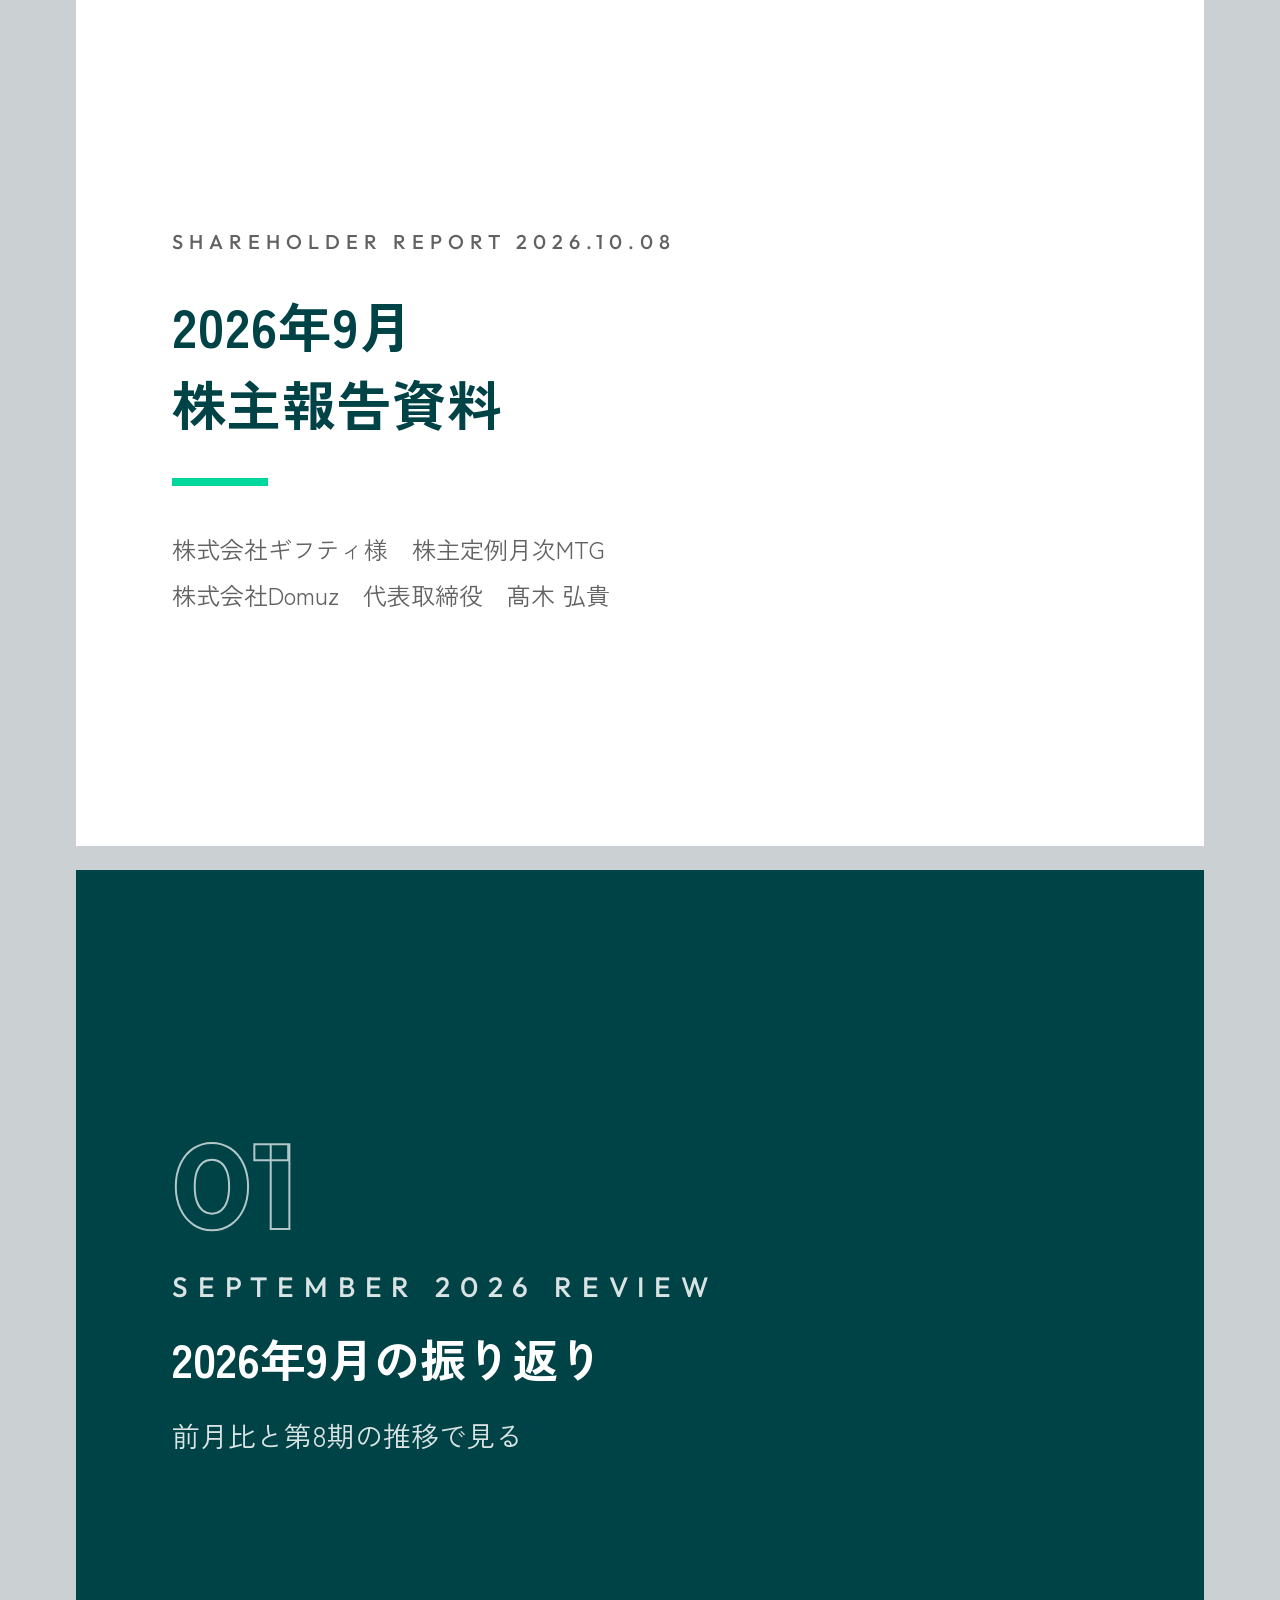
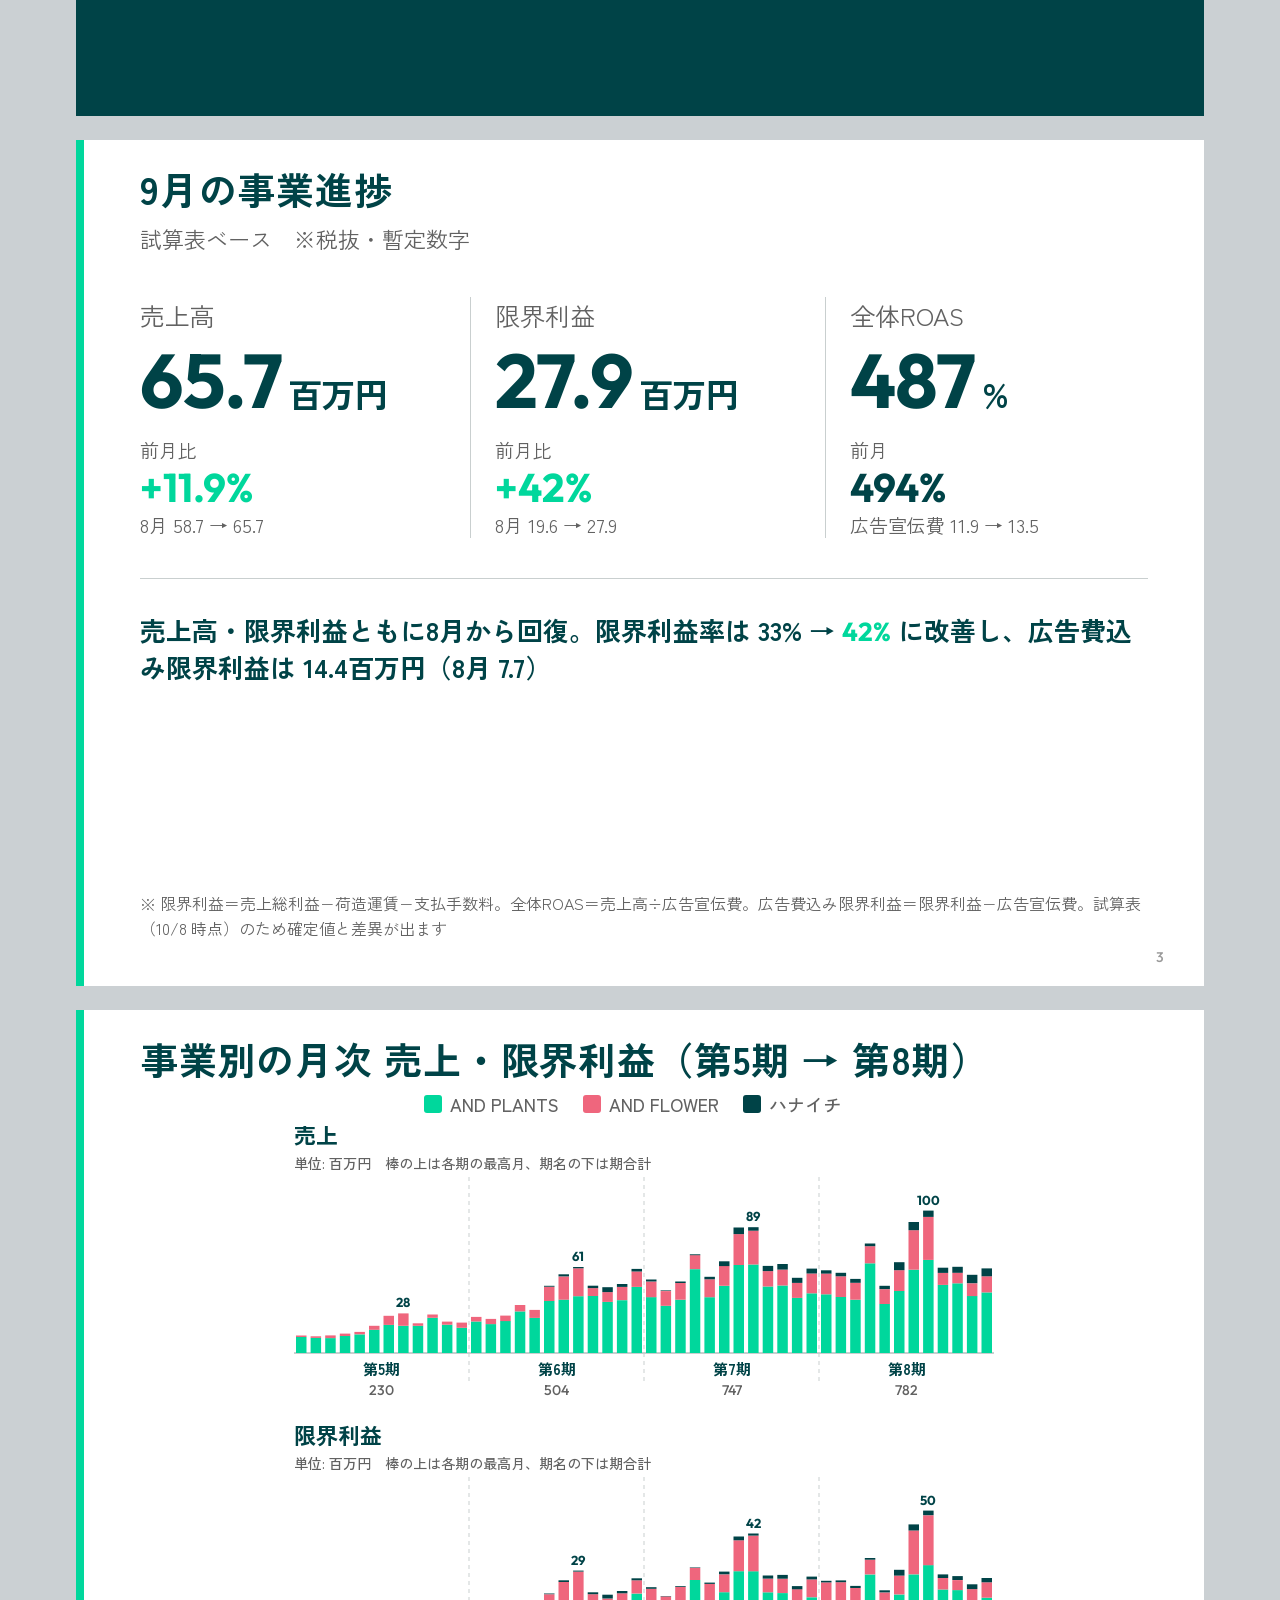
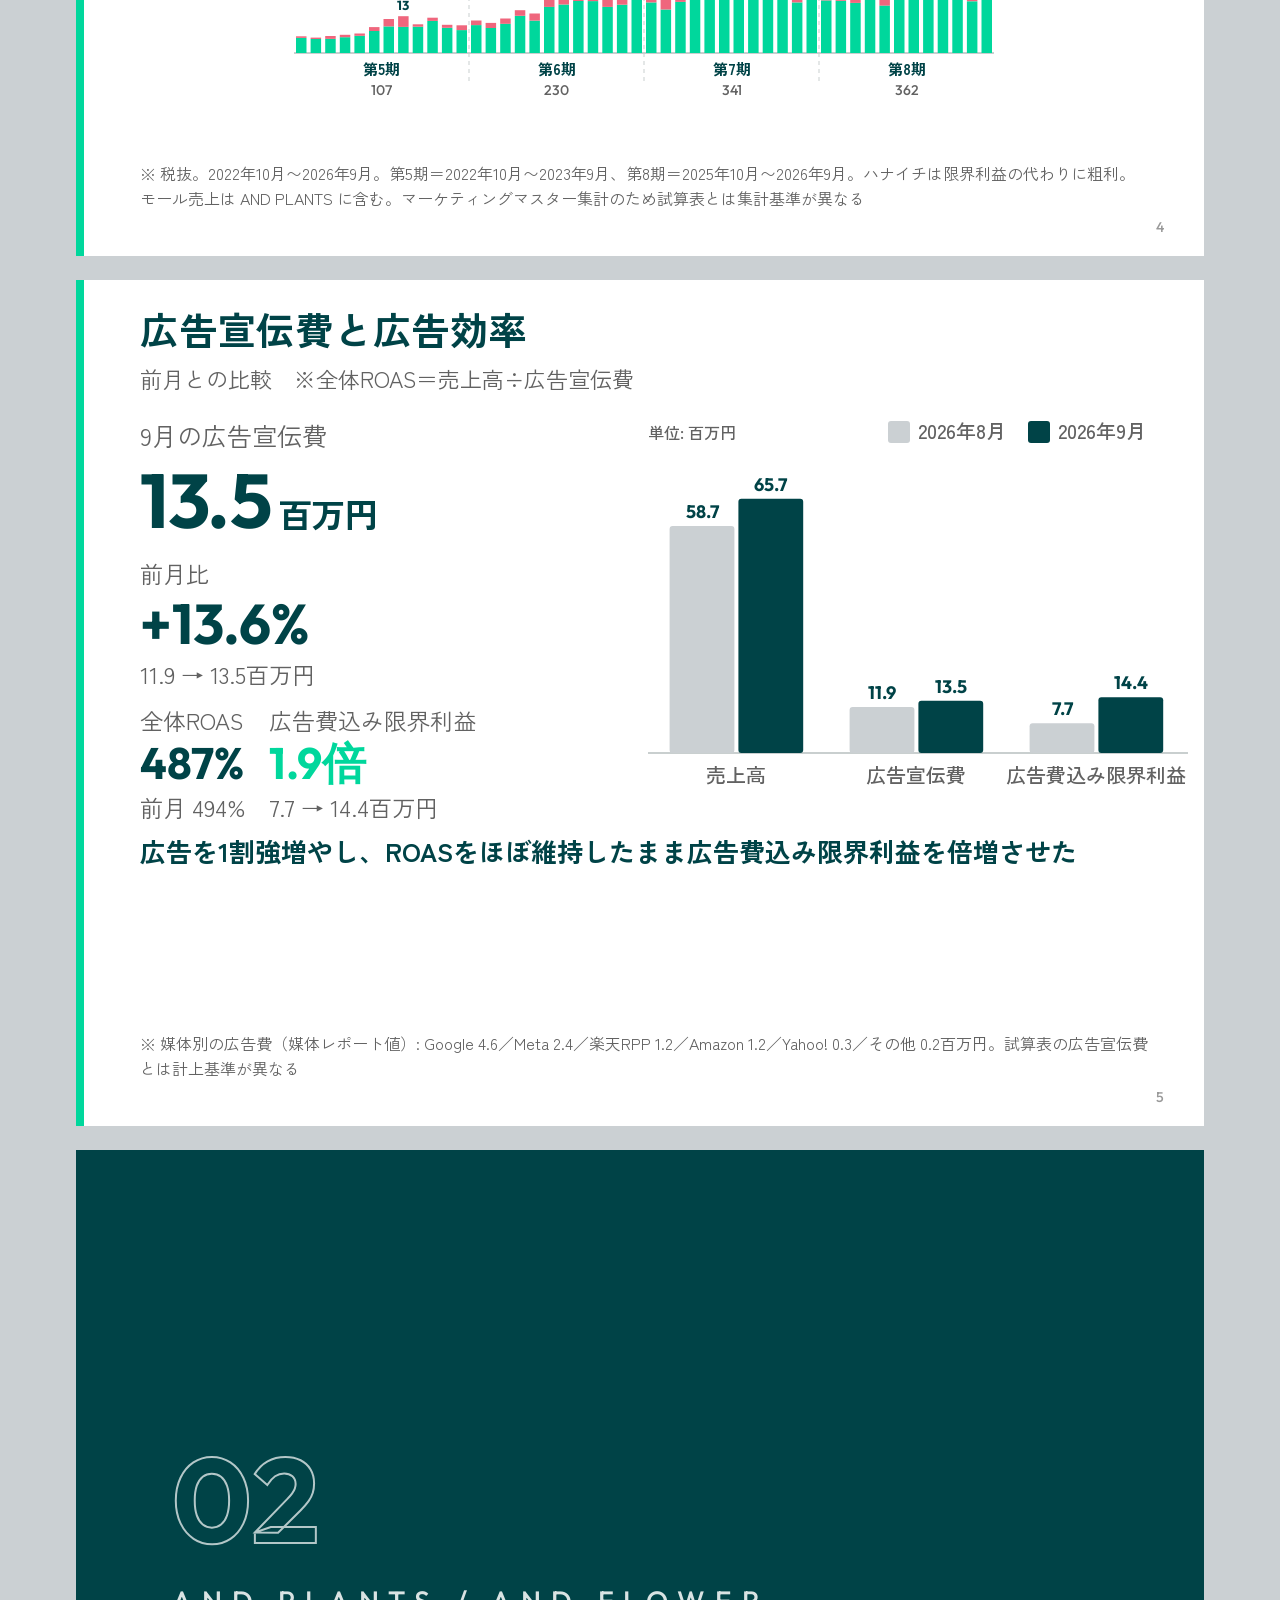
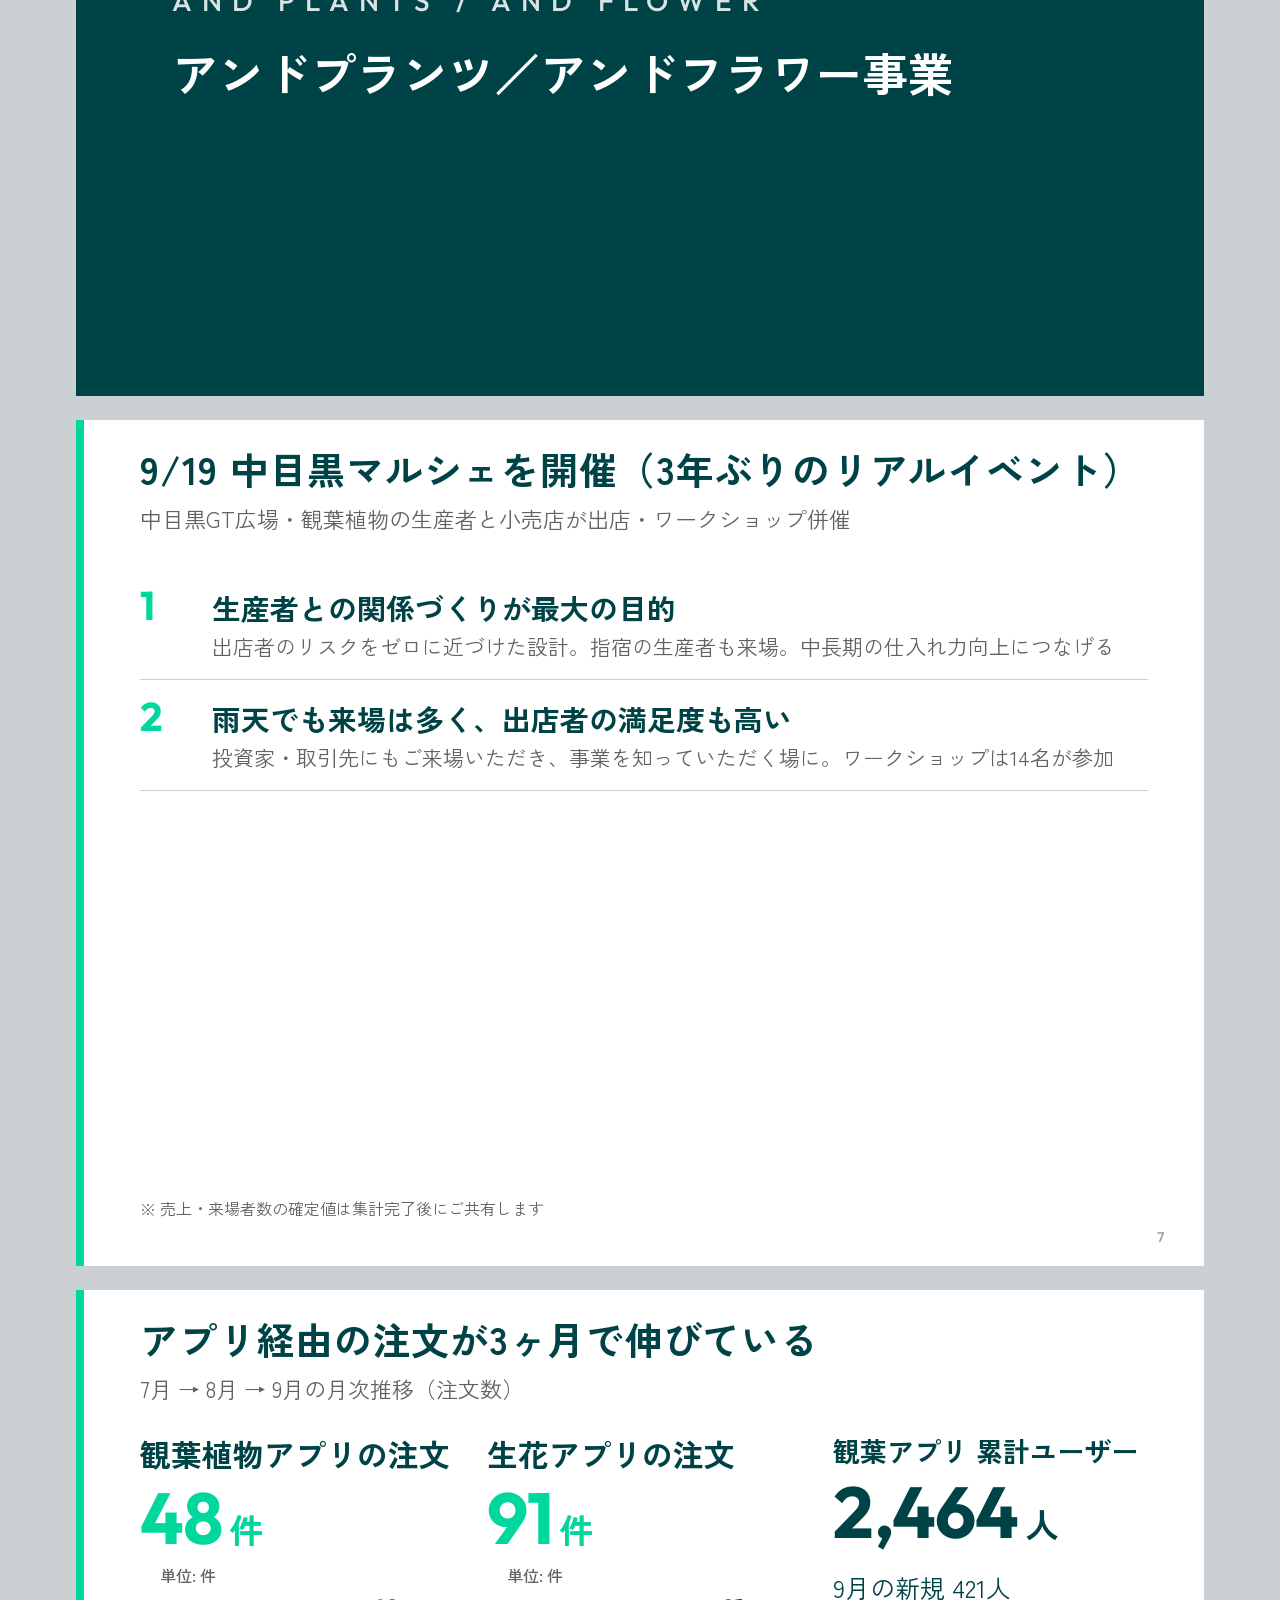
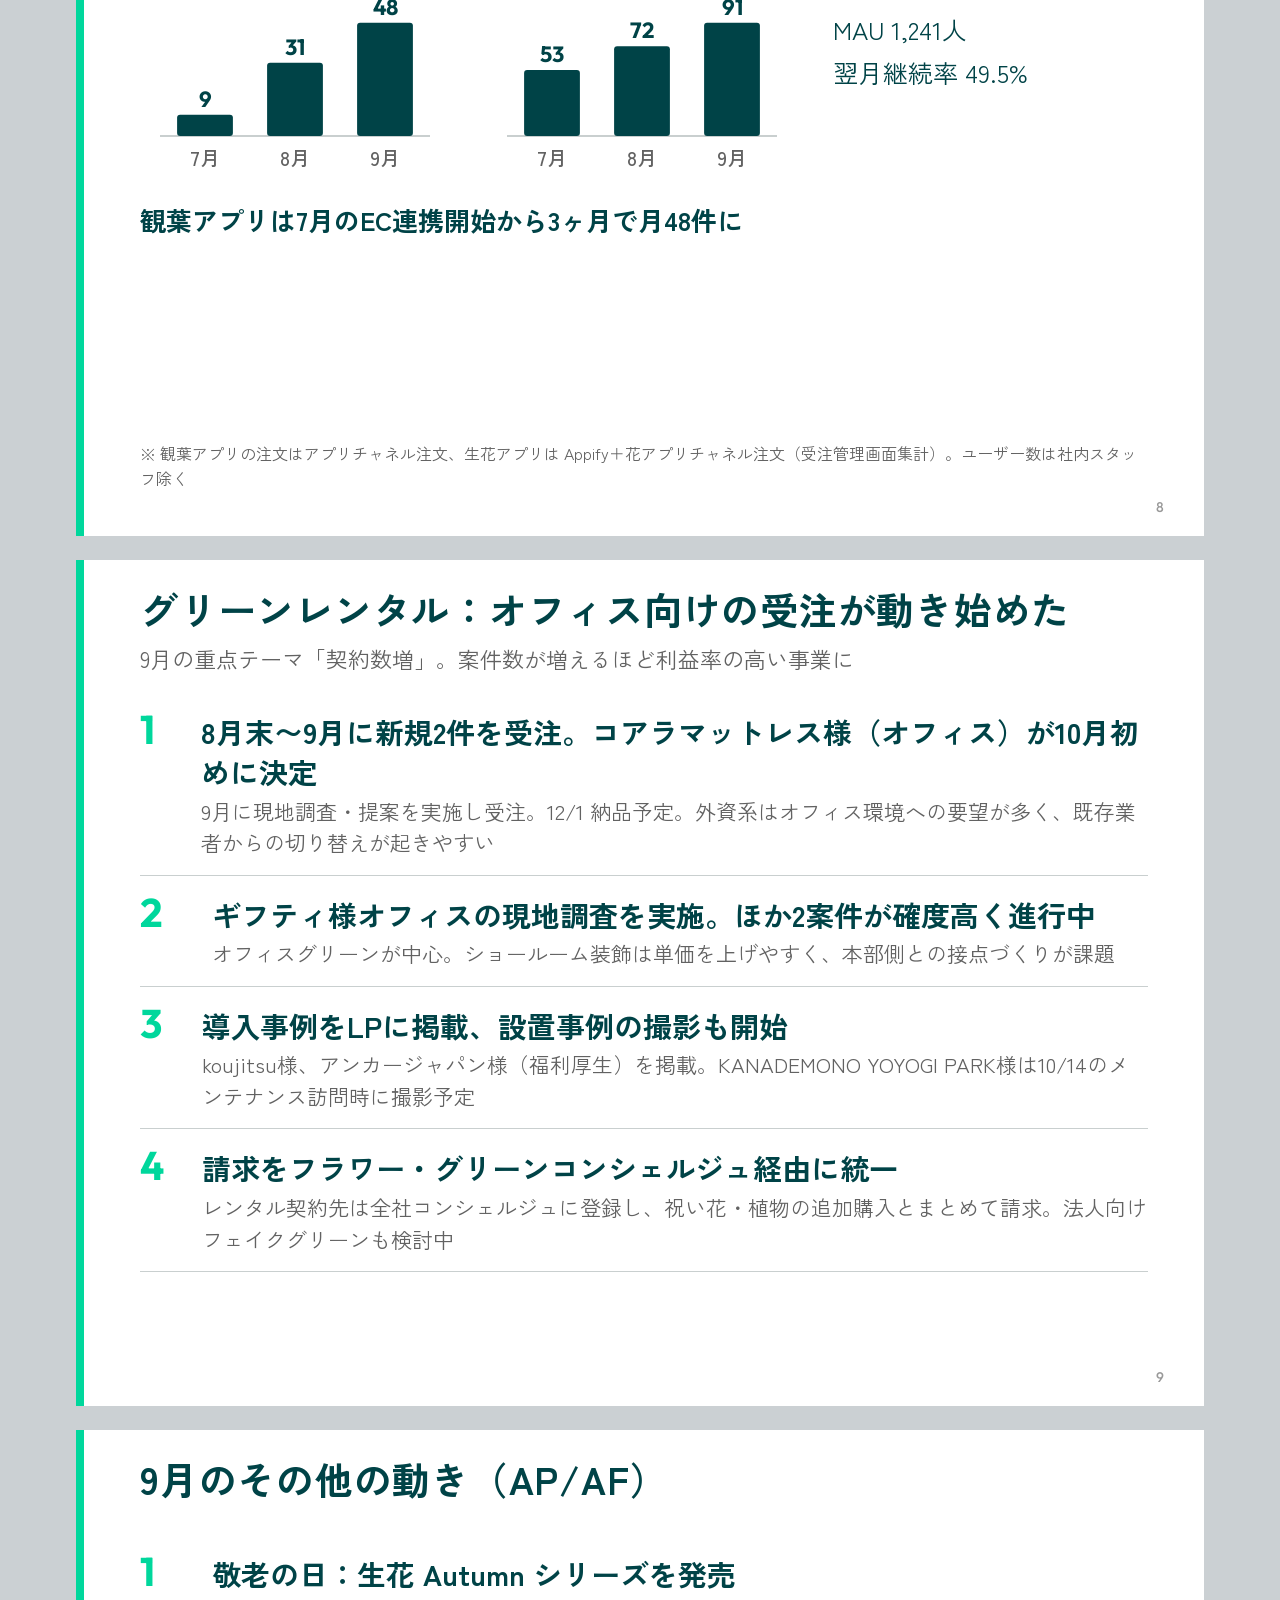
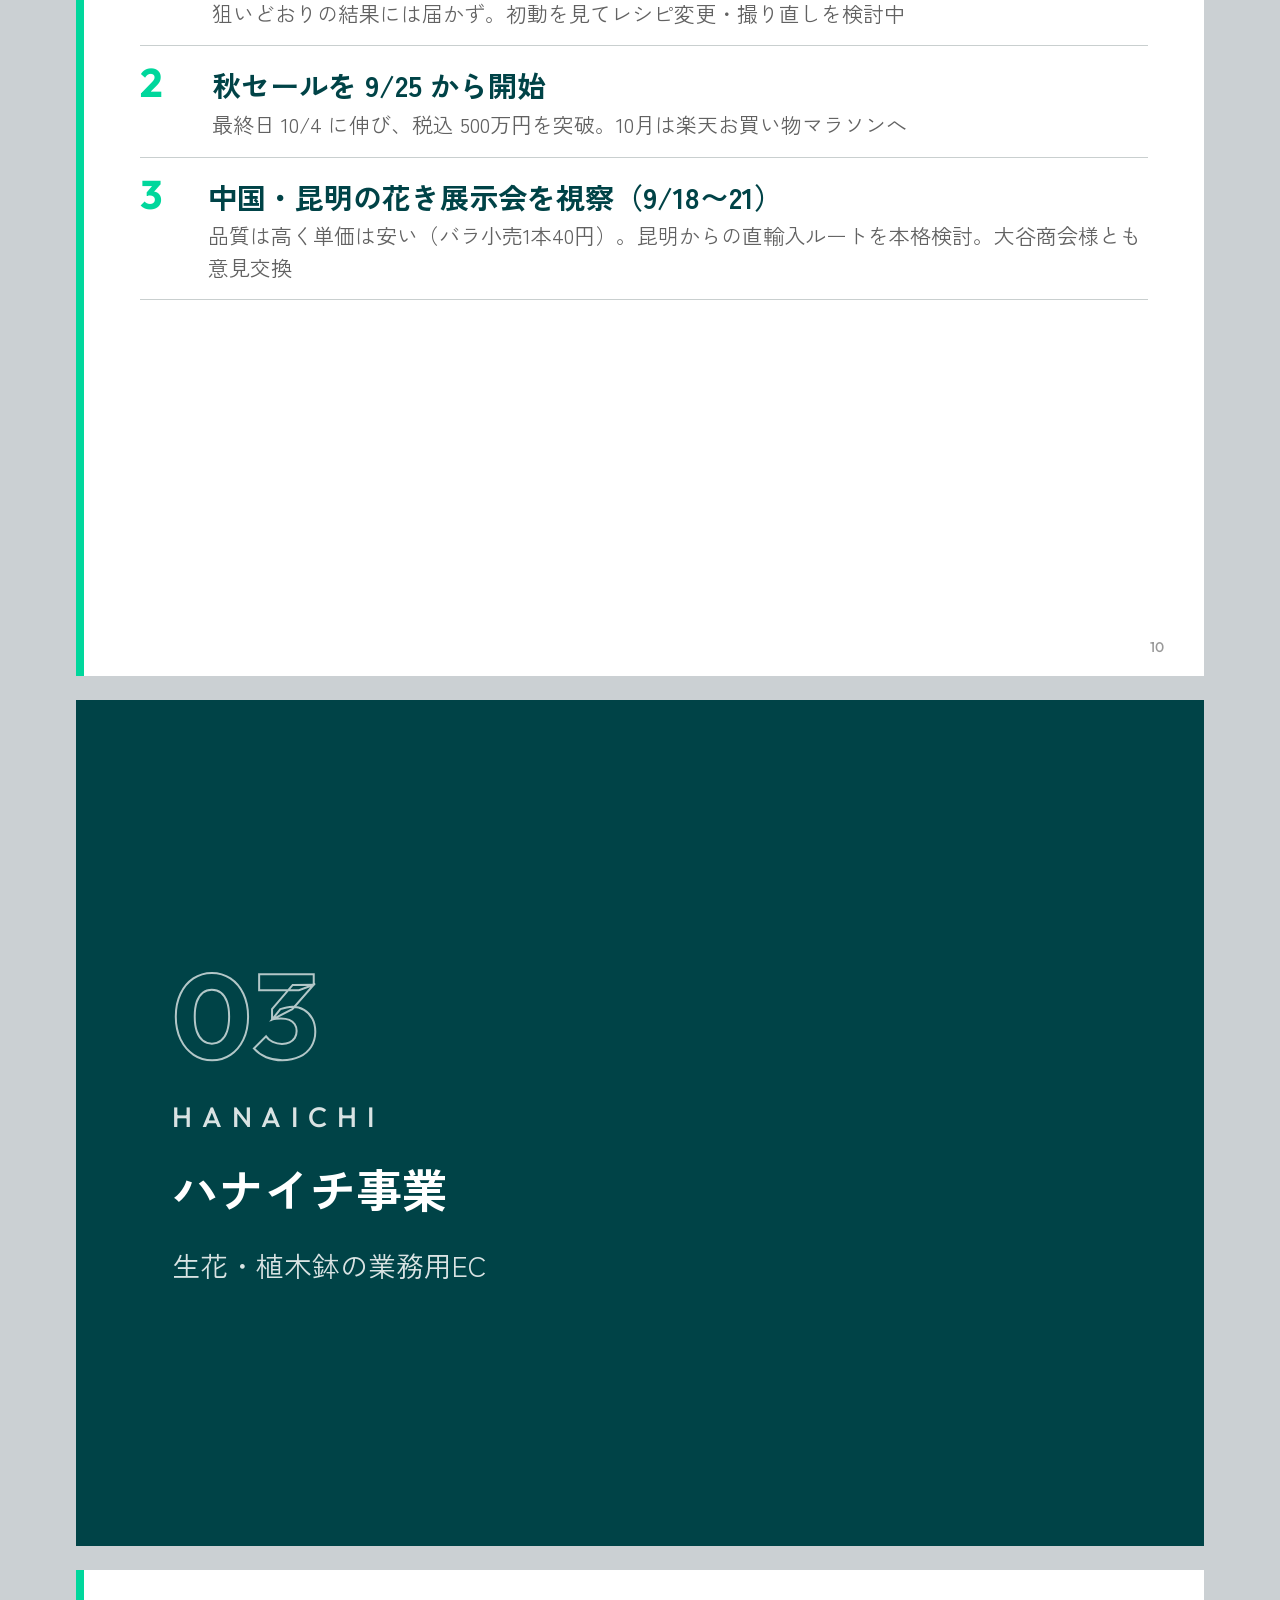
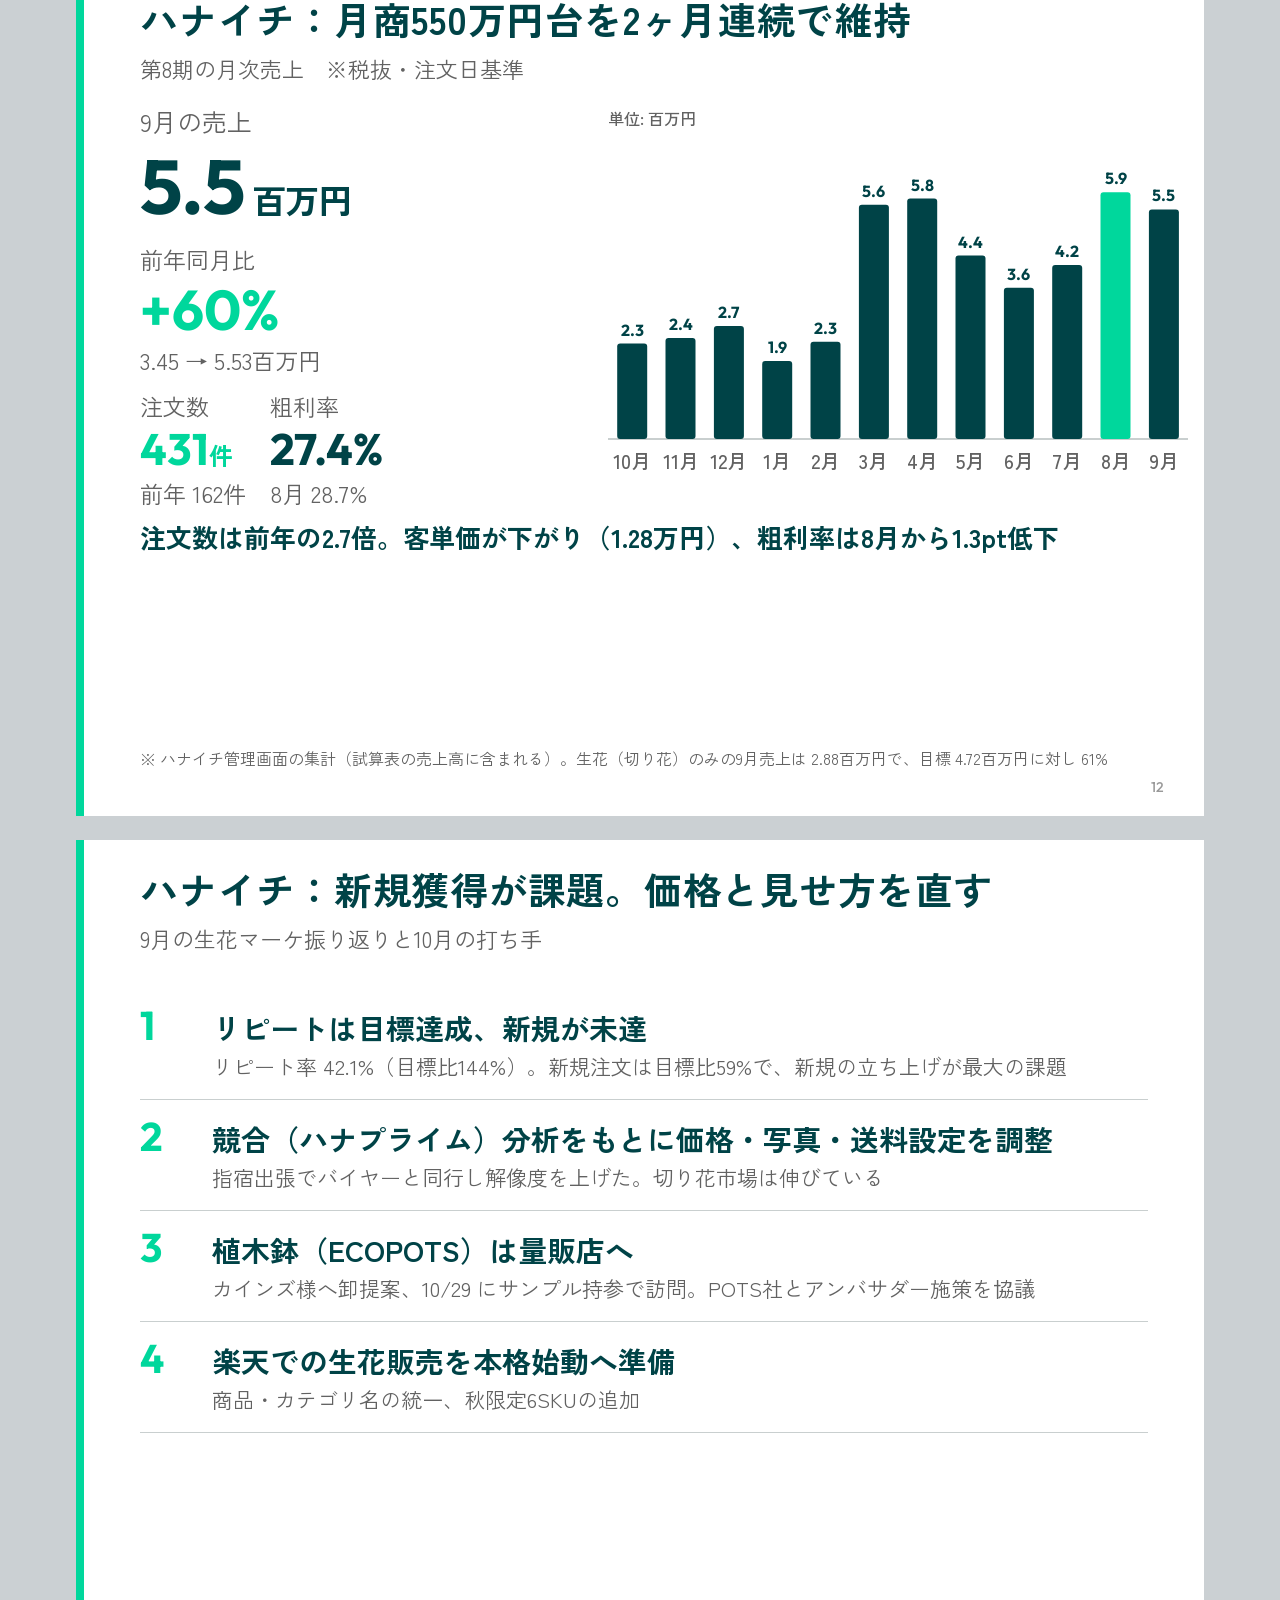
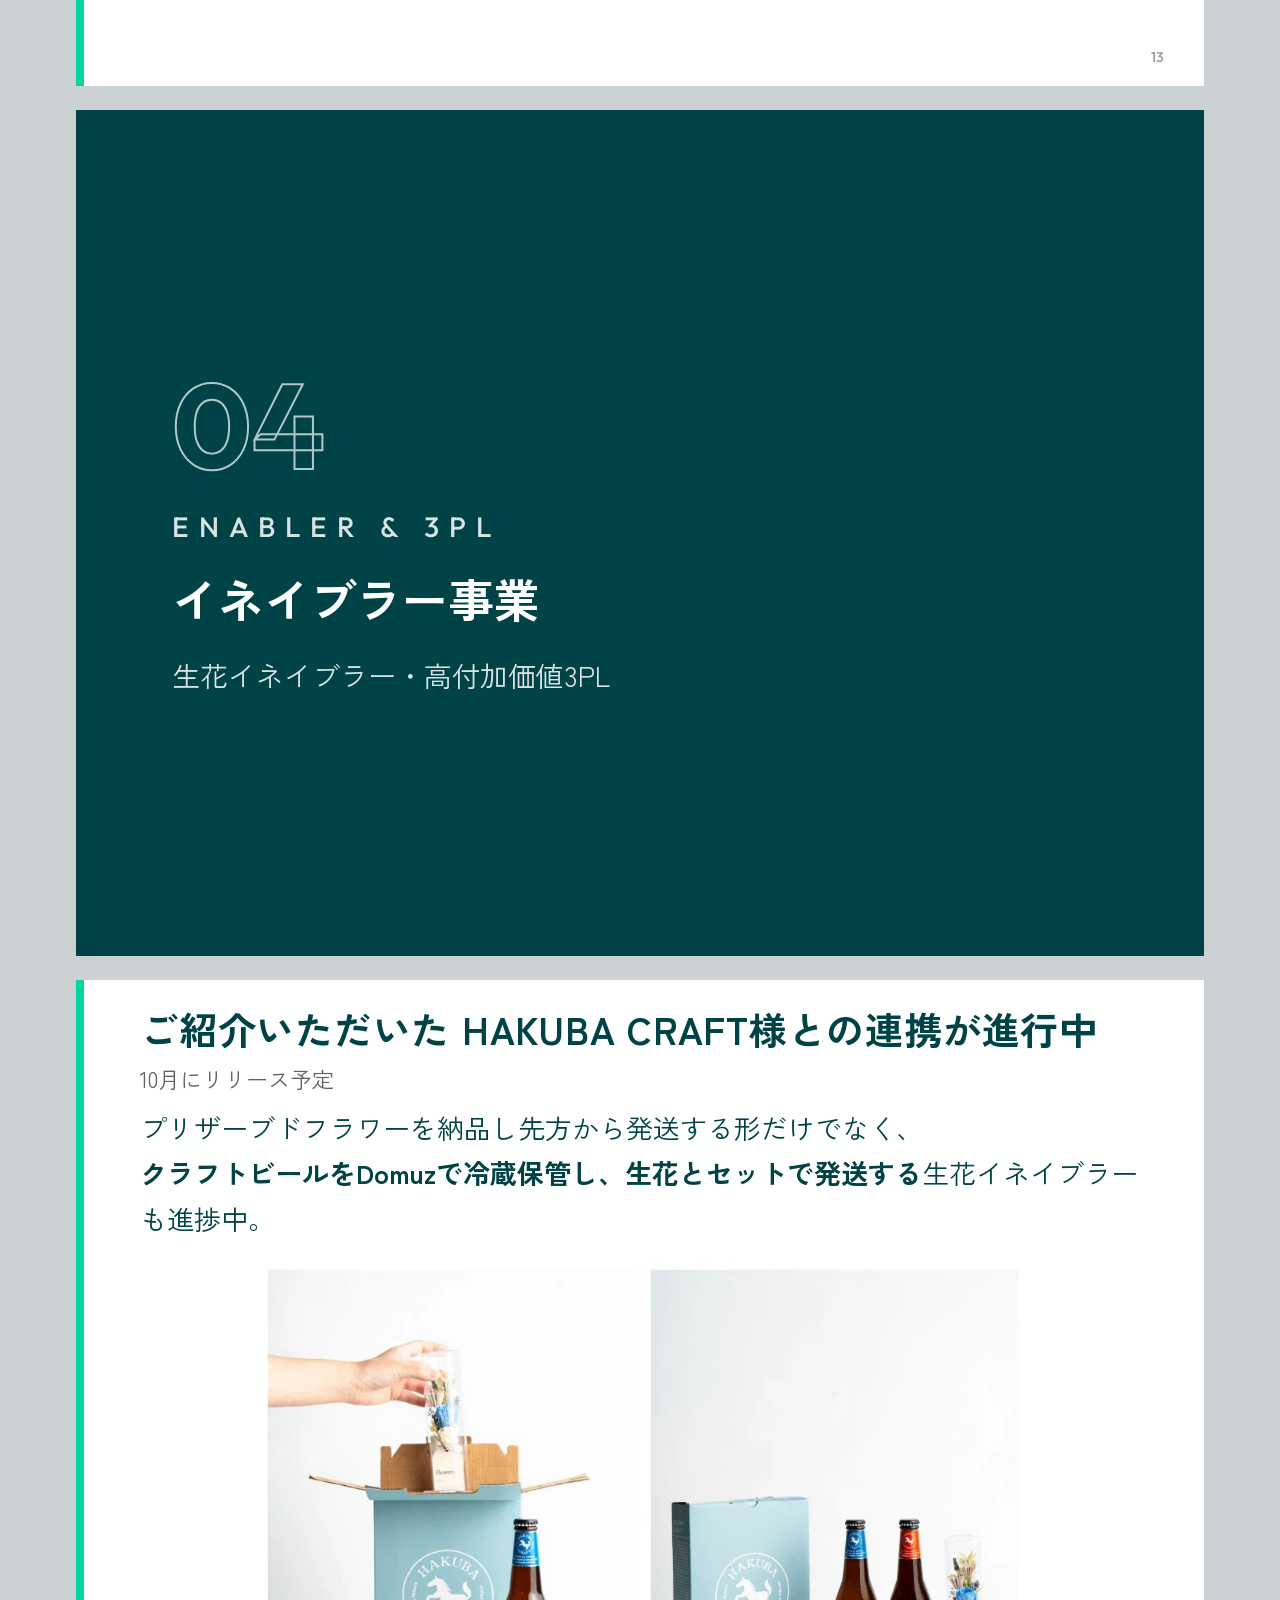
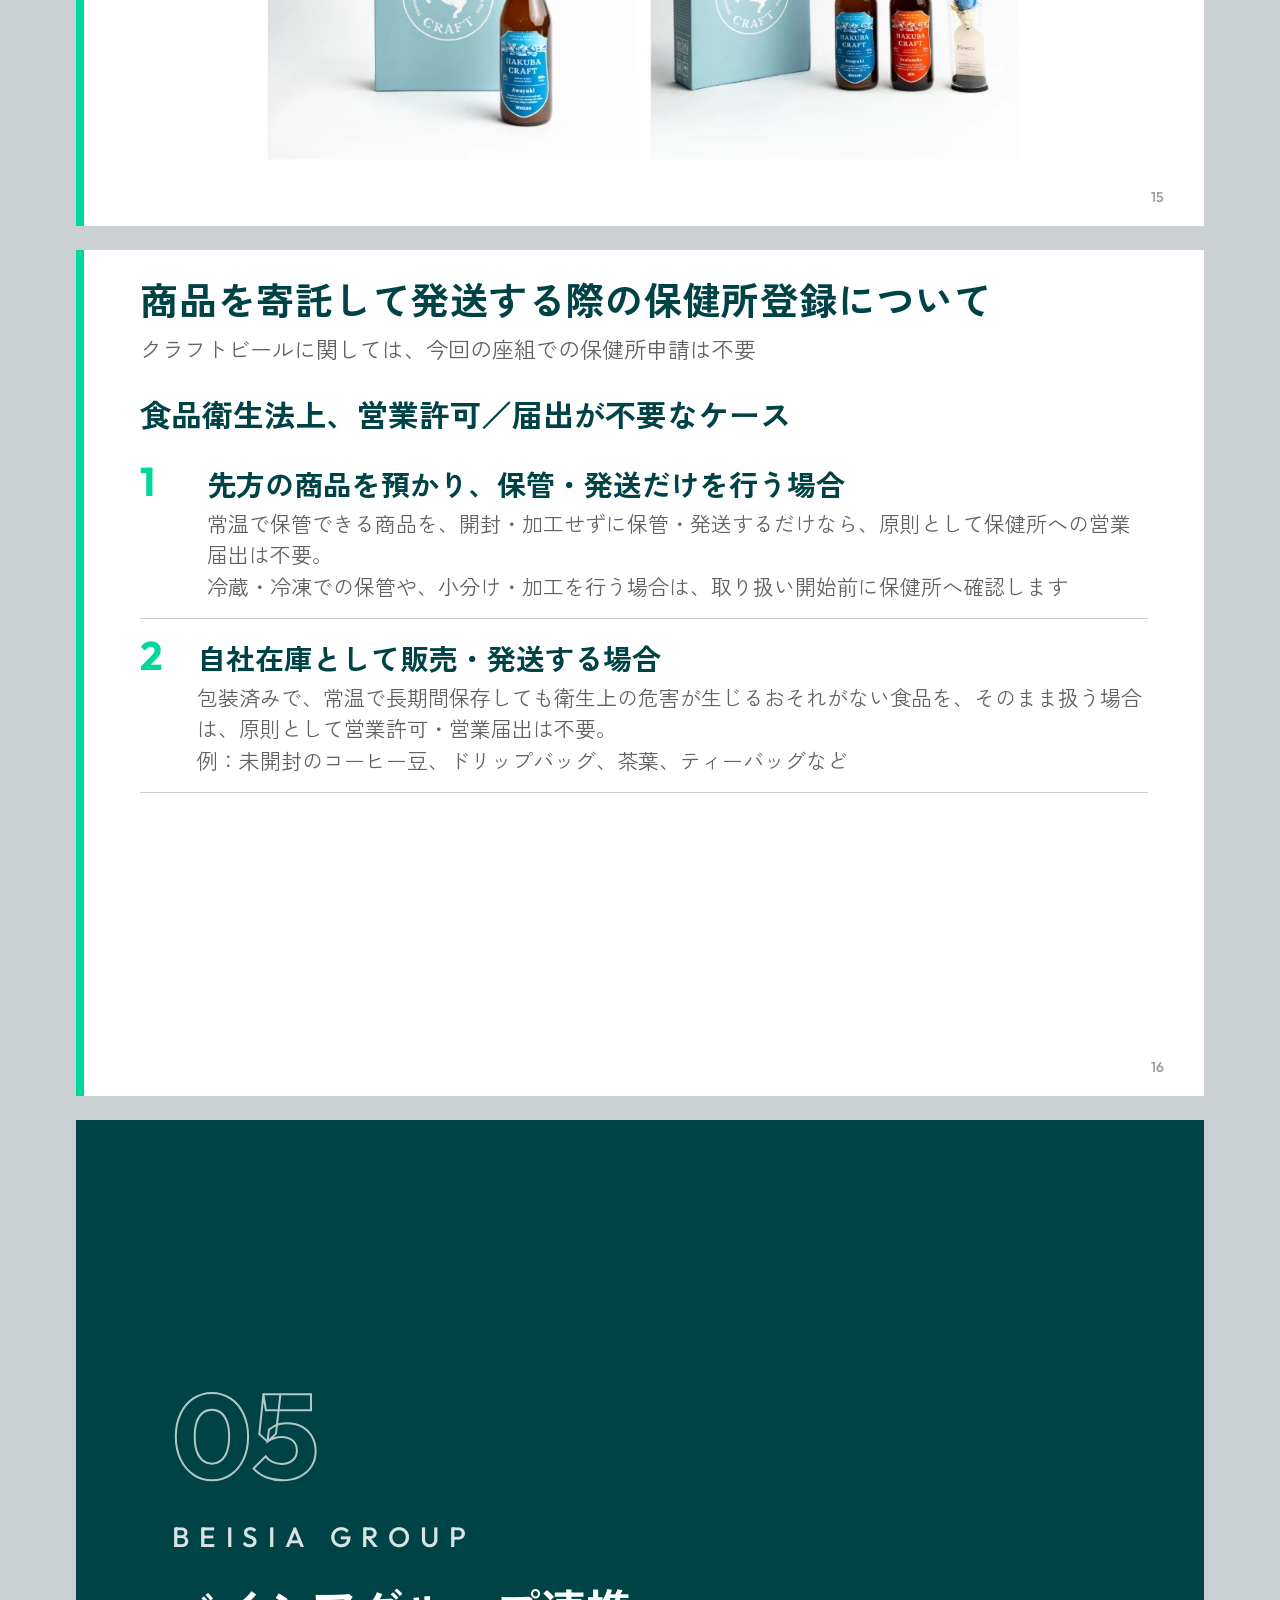
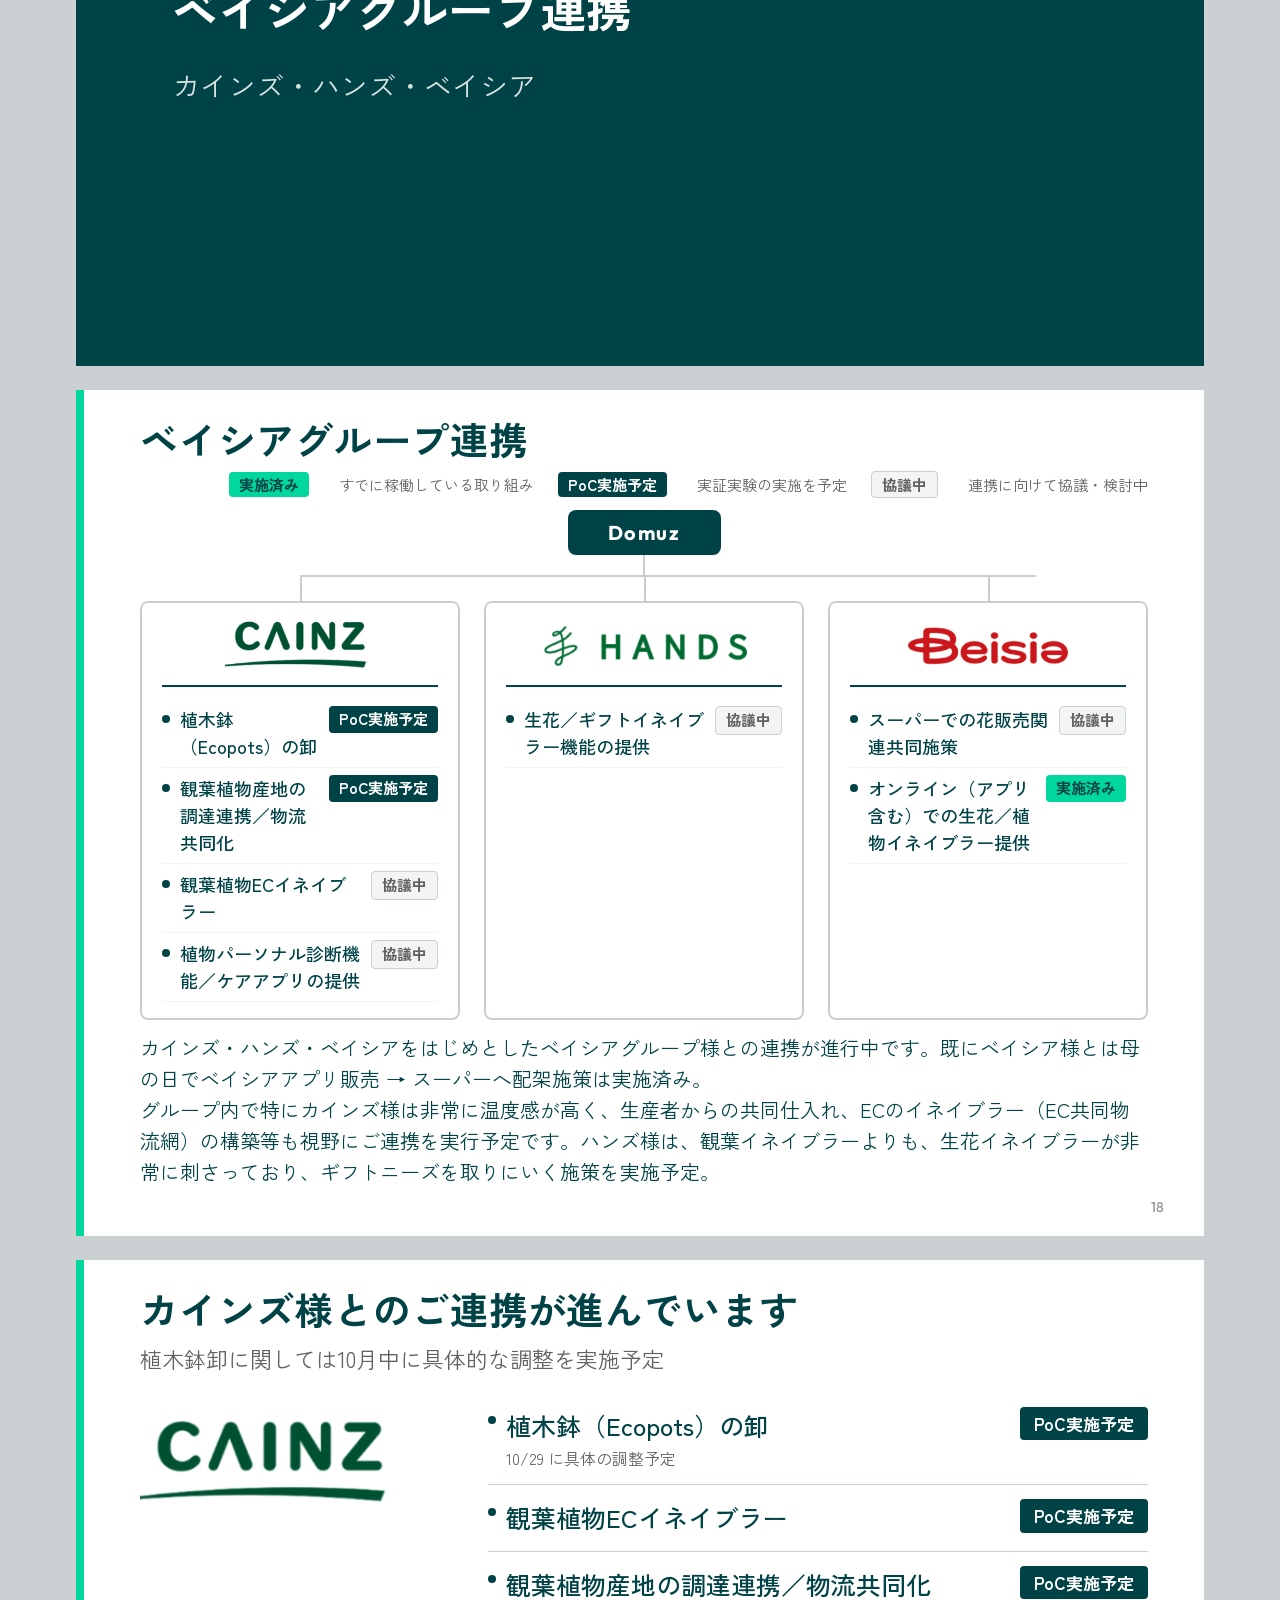
==== commit a33e72a9: "株主報告 2026年9月: 第8期の月次売上高ページを削除、事業別月次を第5期から・横幅70%に Co-Authored-By: Claude Fable 5.1 <noreply@anthropic" ====
--- a/shareholder-2026-09/index.html
+++ b/shareholder-2026-09/index.html
@@ -274,21 +274,12 @@
 </section>
 
 <section class="page">
-  <h1>第8期の月次売上高</h1>
-  <div class="cap">2025年10月〜2026年9月　試算表ベース　※税抜</div>
-  <div style="margin-top: 12px;"><svg viewBox="0 0 1000 440" width="1000" height="440" xmlns="http://www.w3.org/2000/svg"><line x1="20" y1="396" x2="1000" y2="396" stroke="var(--border-light)" stroke-width="2"/><text x="20" y="22" font-size="16" fill="var(--text-secondary)" style="font-family:var(--font-ja);">単位: 百万円</text><rect x="35.5" y="238.5" width="50.6" height="157.5" fill="var(--brand-primary)" rx="3"/><text x="60.8" y="230.5" text-anchor="middle" font-size="18" font-weight="700" fill="var(--brand-primary)" style="font-family:var(--font-en);">59.2</text><text x="60.8" y="426" text-anchor="middle" font-size="20" fill="var(--text-secondary)" style="font-family:var(--font-ja);">10月</text><rect x="117.2" y="237.0" width="50.6" height="159.0" fill="var(--brand-primary)" rx="3"/><text x="142.5" y="229.0" text-anchor="middle" font-size="18" font-weight="700" fill="var(--brand-primary)" style="font-family:var(--font-en);">59.8</text><text x="142.5" y="426" text-anchor="middle" font-size="20" fill="var(--text-secondary)" style="font-family:var(--font-ja);">11月</text><rect x="198.9" y="236.9" width="50.6" height="159.1" fill="var(--brand-primary)" rx="3"/><text x="224.2" y="228.9" text-anchor="middle" font-size="18" font-weight="700" fill="var(--brand-primary)" style="font-family:var(--font-en);">59.8</text><text x="224.2" y="426" text-anchor="middle" font-size="20" fill="var(--text-secondary)" style="font-family:var(--font-ja);">12月</text><rect x="280.5" y="184.9" width="50.6" height="211.1" fill="var(--brand-primary)" rx="3"/><text x="305.8" y="176.9" text-anchor="middle" font-size="18" font-weight="700" fill="var(--brand-primary)" style="font-family:var(--font-en);">79.3</text><text x="305.8" y="426" text-anchor="middle" font-size="20" fill="var(--text-secondary)" style="font-family:var(--font-ja);">1月</text><rect x="362.2" y="250.1" width="50.6" height="145.9" fill="var(--brand-primary)" rx="3"/><text x="387.5" y="242.1" text-anchor="middle" font-size="18" font-weight="700" fill="var(--brand-primary)" style="font-family:var(--font-en);">54.8</text><text x="387.5" y="426" text-anchor="middle" font-size="20" fill="var(--text-secondary)" style="font-family:var(--font-ja);">2月</text><rect x="443.9" y="216.3" width="50.6" height="179.7" fill="var(--brand-primary)" rx="3"/><text x="469.2" y="208.3" text-anchor="middle" font-size="18" font-weight="700" fill="var(--brand-primary)" style="font-family:var(--font-en);">67.5</text><text x="469.2" y="426" text-anchor="middle" font-size="20" fill="var(--text-secondary)" style="font-family:var(--font-ja);">3月</text><rect x="525.5" y="134.3" width="50.6" height="261.7" fill="var(--brand-primary)" rx="3"/><text x="550.8" y="126.3" text-anchor="middle" font-size="18" font-weight="700" fill="var(--brand-primary)" style="font-family:var(--font-en);">98.4</text><text x="550.8" y="426" text-anchor="middle" font-size="20" fill="var(--text-secondary)" style="font-family:var(--font-ja);">4月</text><rect x="607.2" y="99.3" width="50.6" height="296.7" fill="var(--brand-secondary)" rx="3"/><text x="632.5" y="91.3" text-anchor="middle" font-size="18" font-weight="700" fill="var(--brand-primary)" style="font-family:var(--font-en);">111.5</text><text x="632.5" y="426" text-anchor="middle" font-size="20" fill="var(--text-secondary)" style="font-family:var(--font-ja);">5月</text><rect x="688.9" y="230.9" width="50.6" height="165.1" fill="var(--brand-primary)" rx="3"/><text x="714.2" y="222.9" text-anchor="middle" font-size="18" font-weight="700" fill="var(--brand-primary)" style="font-family:var(--font-en);">62.0</text><text x="714.2" y="426" text-anchor="middle" font-size="20" fill="var(--text-secondary)" style="font-family:var(--font-ja);">6月</text><rect x="770.5" y="232.0" width="50.6" height="164.0" fill="var(--brand-primary)" rx="3"/><text x="795.8" y="224.0" text-anchor="middle" font-size="18" font-weight="700" fill="var(--brand-primary)" style="font-family:var(--font-en);">61.6</text><text x="795.8" y="426" text-anchor="middle" font-size="20" fill="var(--text-secondary)" style="font-family:var(--font-ja);">7月</text><rect x="852.2" y="239.8" width="50.6" height="156.2" fill="var(--brand-primary)" rx="3"/><text x="877.5" y="231.8" text-anchor="middle" font-size="18" font-weight="700" fill="var(--brand-primary)" style="font-family:var(--font-en);">58.7</text><text x="877.5" y="426" text-anchor="middle" font-size="20" fill="var(--text-secondary)" style="font-family:var(--font-ja);">8月</text><rect x="933.9" y="221.1" width="50.6" height="174.9" fill="var(--brand-primary)" rx="3"/><text x="959.2" y="213.1" text-anchor="middle" font-size="18" font-weight="700" fill="var(--brand-primary)" style="font-family:var(--font-en);">65.7</text><text x="959.2" y="426" text-anchor="middle" font-size="20" fill="var(--text-secondary)" style="font-family:var(--font-ja);">9月</text></svg></div>
-  <div class="line" style="margin-top: 4px;">第8期は売上高 8.34億円、限界利益 3.28億円、広告費込み限界利益 1.73億円で着地。5月が過去最高の月商 1.11億円</div>
-  <div class="note">※ 年間値は決算整理（売上高 −4.0百万円等）を含む。限界利益＝売上総利益−荷造運賃−支払手数料</div>
+  <h1>事業別の月次 売上・限界利益（第5期 → 第8期）</h1>
+  <div style="margin-top: 4px; text-align: center;"><span style="display:inline-flex;align-items:center;gap:8px;margin-right:24px;font-size:18px;color:var(--text-secondary);"><i style="display:inline-block;width:18px;height:18px;border-radius:3px;background:var(--brand-secondary);"></i>AND PLANTS</span><span style="display:inline-flex;align-items:center;gap:8px;margin-right:24px;font-size:18px;color:var(--text-secondary);"><i style="display:inline-block;width:18px;height:18px;border-radius:3px;background:var(--brand-flower);"></i>AND FLOWER</span><span style="display:inline-flex;align-items:center;gap:8px;margin-right:24px;font-size:18px;color:var(--text-secondary);"><i style="display:inline-block;width:18px;height:18px;border-radius:3px;background:var(--brand-primary);"></i>ハナイチ</span></div>
+  <div style="margin-top: 0; width: 700px; margin-left: auto; margin-right: auto;"><div class="sub" style="font-size: 22px;">売上</div><svg viewBox="0 0 700 262" width="700" height="262" xmlns="http://www.w3.org/2000/svg"><line x1="0" y1="202" x2="700" y2="202" stroke="var(--border-light)" stroke-width="2"/><rect x="2.0" y="186.0" width="10.5" height="16.0" fill="var(--brand-secondary)"/><rect x="2.0" y="184.5" width="10.5" height="1.5" fill="var(--brand-flower)"/><rect x="16.6" y="186.9" width="10.5" height="15.1" fill="var(--brand-secondary)"/><rect x="16.6" y="185.3" width="10.5" height="1.6" fill="var(--brand-flower)"/><rect x="31.2" y="187.1" width="10.5" height="14.9" fill="var(--brand-secondary)"/><rect x="31.2" y="184.4" width="10.5" height="2.7" fill="var(--brand-flower)"/><rect x="45.8" y="184.9" width="10.5" height="17.1" fill="var(--brand-secondary)"/><rect x="45.8" y="182.6" width="10.5" height="2.4" fill="var(--brand-flower)"/><rect x="60.4" y="183.4" width="10.5" height="18.6" fill="var(--brand-secondary)"/><rect x="60.4" y="180.9" width="10.5" height="2.4" fill="var(--brand-flower)"/><rect x="75.0" y="178.7" width="10.5" height="23.3" fill="var(--brand-secondary)"/><rect x="75.0" y="174.8" width="10.5" height="4.0" fill="var(--brand-flower)"/><rect x="89.5" y="173.9" width="10.5" height="28.1" fill="var(--brand-secondary)"/><rect x="89.5" y="164.8" width="10.5" height="9.1" fill="var(--brand-flower)"/><rect x="104.1" y="174.9" width="10.5" height="27.1" fill="var(--brand-secondary)"/><rect x="104.1" y="162.4" width="10.5" height="12.4" fill="var(--brand-flower)"/><rect x="118.7" y="174.8" width="10.5" height="27.2" fill="var(--brand-secondary)"/><rect x="118.7" y="172.3" width="10.5" height="2.5" fill="var(--brand-flower)"/><rect x="133.3" y="166.8" width="10.5" height="35.2" fill="var(--brand-secondary)"/><rect x="133.3" y="163.5" width="10.5" height="3.3" fill="var(--brand-flower)"/><rect x="147.9" y="173.7" width="10.5" height="28.3" fill="var(--brand-secondary)"/><rect x="147.9" y="170.6" width="10.5" height="3.1" fill="var(--brand-flower)"/><rect x="162.5" y="176.8" width="10.5" height="25.2" fill="var(--brand-secondary)"/><rect x="162.5" y="171.6" width="10.5" height="5.2" fill="var(--brand-flower)"/><rect x="177.0" y="170.5" width="10.5" height="31.5" fill="var(--brand-secondary)"/><rect x="177.0" y="165.9" width="10.5" height="4.6" fill="var(--brand-flower)"/><rect x="191.6" y="173.1" width="10.5" height="28.9" fill="var(--brand-secondary)"/><rect x="191.6" y="167.9" width="10.5" height="5.2" fill="var(--brand-flower)"/><rect x="206.2" y="170.0" width="10.5" height="32.0" fill="var(--brand-secondary)"/><rect x="206.2" y="164.6" width="10.5" height="5.5" fill="var(--brand-flower)"/><rect x="220.8" y="160.4" width="10.5" height="41.6" fill="var(--brand-secondary)"/><rect x="220.8" y="154.0" width="10.5" height="6.4" fill="var(--brand-flower)"/><rect x="235.4" y="166.9" width="10.5" height="35.1" fill="var(--brand-secondary)"/><rect x="235.4" y="158.9" width="10.5" height="8.0" fill="var(--brand-flower)"/><rect x="250.0" y="150.0" width="10.5" height="52.0" fill="var(--brand-secondary)"/><rect x="250.0" y="135.7" width="10.5" height="14.3" fill="var(--brand-flower)"/><rect x="250.0" y="134.8" width="10.5" height="0.9" fill="var(--brand-primary)"/><rect x="264.5" y="148.6" width="10.5" height="53.4" fill="var(--brand-secondary)"/><rect x="264.5" y="125.5" width="10.5" height="23.2" fill="var(--brand-flower)"/><rect x="264.5" y="123.3" width="10.5" height="2.1" fill="var(--brand-primary)"/><rect x="279.1" y="145.2" width="10.5" height="56.8" fill="var(--brand-secondary)"/><rect x="279.1" y="117.3" width="10.5" height="27.9" fill="var(--brand-flower)"/><rect x="279.1" y="116.0" width="10.5" height="1.3" fill="var(--brand-primary)"/><rect x="293.7" y="145.0" width="10.5" height="57.0" fill="var(--brand-secondary)"/><rect x="293.7" y="137.1" width="10.5" height="7.9" fill="var(--brand-flower)"/><rect x="293.7" y="134.7" width="10.5" height="2.4" fill="var(--brand-primary)"/><rect x="308.3" y="150.9" width="10.5" height="51.1" fill="var(--brand-secondary)"/><rect x="308.3" y="141.1" width="10.5" height="9.8" fill="var(--brand-flower)"/><rect x="308.3" y="136.2" width="10.5" height="4.9" fill="var(--brand-primary)"/><rect x="322.9" y="149.2" width="10.5" height="52.8" fill="var(--brand-secondary)"/><rect x="322.9" y="135.9" width="10.5" height="13.2" fill="var(--brand-flower)"/><rect x="322.9" y="133.0" width="10.5" height="2.9" fill="var(--brand-primary)"/><rect x="337.5" y="136.0" width="10.5" height="66.0" fill="var(--brand-secondary)"/><rect x="337.5" y="120.5" width="10.5" height="15.4" fill="var(--brand-flower)"/><rect x="337.5" y="117.9" width="10.5" height="2.6" fill="var(--brand-primary)"/><rect x="352.0" y="146.1" width="10.5" height="55.9" fill="var(--brand-secondary)"/><rect x="352.0" y="130.6" width="10.5" height="15.6" fill="var(--brand-flower)"/><rect x="352.0" y="128.5" width="10.5" height="2.0" fill="var(--brand-primary)"/><rect x="366.6" y="154.8" width="10.5" height="47.2" fill="var(--brand-secondary)"/><rect x="366.6" y="140.1" width="10.5" height="14.7" fill="var(--brand-flower)"/><rect x="366.6" y="139.4" width="10.5" height="0.6" fill="var(--brand-primary)"/><rect x="381.2" y="148.7" width="10.5" height="53.3" fill="var(--brand-secondary)"/><rect x="381.2" y="131.9" width="10.5" height="16.8" fill="var(--brand-flower)"/><rect x="381.2" y="130.5" width="10.5" height="1.5" fill="var(--brand-primary)"/><rect x="395.8" y="118.2" width="10.5" height="83.8" fill="var(--brand-secondary)"/><rect x="395.8" y="104.1" width="10.5" height="14.0" fill="var(--brand-flower)"/><rect x="395.8" y="103.3" width="10.5" height="0.9" fill="var(--brand-primary)"/><rect x="410.4" y="146.2" width="10.5" height="55.8" fill="var(--brand-secondary)"/><rect x="410.4" y="128.3" width="10.5" height="17.9" fill="var(--brand-flower)"/><rect x="410.4" y="125.8" width="10.5" height="2.5" fill="var(--brand-primary)"/><rect x="425.0" y="134.9" width="10.5" height="67.1" fill="var(--brand-secondary)"/><rect x="425.0" y="115.0" width="10.5" height="19.8" fill="var(--brand-flower)"/><rect x="425.0" y="110.3" width="10.5" height="4.8" fill="var(--brand-primary)"/><rect x="439.5" y="114.0" width="10.5" height="88.0" fill="var(--brand-secondary)"/><rect x="439.5" y="83.1" width="10.5" height="30.9" fill="var(--brand-flower)"/><rect x="439.5" y="76.5" width="10.5" height="6.6" fill="var(--brand-primary)"/><rect x="454.1" y="113.5" width="10.5" height="88.5" fill="var(--brand-secondary)"/><rect x="454.1" y="79.7" width="10.5" height="33.8" fill="var(--brand-flower)"/><rect x="454.1" y="76.2" width="10.5" height="3.5" fill="var(--brand-primary)"/><rect x="468.7" y="135.5" width="10.5" height="66.5" fill="var(--brand-secondary)"/><rect x="468.7" y="120.1" width="10.5" height="15.4" fill="var(--brand-flower)"/><rect x="468.7" y="114.9" width="10.5" height="5.2" fill="var(--brand-primary)"/><rect x="483.3" y="134.5" width="10.5" height="67.5" fill="var(--brand-secondary)"/><rect x="483.3" y="118.6" width="10.5" height="15.9" fill="var(--brand-flower)"/><rect x="483.3" y="113.0" width="10.5" height="5.6" fill="var(--brand-primary)"/><rect x="497.9" y="146.9" width="10.5" height="55.1" fill="var(--brand-secondary)"/><rect x="497.9" y="131.9" width="10.5" height="15.0" fill="var(--brand-flower)"/><rect x="497.9" y="126.8" width="10.5" height="5.1" fill="var(--brand-primary)"/><rect x="512.5" y="142.3" width="10.5" height="59.7" fill="var(--brand-secondary)"/><rect x="512.5" y="122.5" width="10.5" height="19.8" fill="var(--brand-flower)"/><rect x="512.5" y="117.6" width="10.5" height="4.9" fill="var(--brand-primary)"/><rect x="527.0" y="143.3" width="10.5" height="58.7" fill="var(--brand-secondary)"/><rect x="527.0" y="122.5" width="10.5" height="20.8" fill="var(--brand-flower)"/><rect x="527.0" y="119.3" width="10.5" height="3.3" fill="var(--brand-primary)"/><rect x="541.6" y="146.0" width="10.5" height="56.0" fill="var(--brand-secondary)"/><rect x="541.6" y="125.3" width="10.5" height="20.7" fill="var(--brand-flower)"/><rect x="541.6" y="121.8" width="10.5" height="3.5" fill="var(--brand-primary)"/><rect x="556.2" y="148.7" width="10.5" height="53.3" fill="var(--brand-secondary)"/><rect x="556.2" y="131.8" width="10.5" height="16.9" fill="var(--brand-flower)"/><rect x="556.2" y="127.9" width="10.5" height="3.9" fill="var(--brand-primary)"/><rect x="570.8" y="112.3" width="10.5" height="89.7" fill="var(--brand-secondary)"/><rect x="570.8" y="95.2" width="10.5" height="17.1" fill="var(--brand-flower)"/><rect x="570.8" y="92.5" width="10.5" height="2.7" fill="var(--brand-primary)"/><rect x="585.4" y="152.9" width="10.5" height="49.1" fill="var(--brand-secondary)"/><rect x="585.4" y="138.2" width="10.5" height="14.8" fill="var(--brand-flower)"/><rect x="585.4" y="134.8" width="10.5" height="3.3" fill="var(--brand-primary)"/><rect x="600.0" y="140.0" width="10.5" height="62.0" fill="var(--brand-secondary)"/><rect x="600.0" y="119.2" width="10.5" height="20.8" fill="var(--brand-flower)"/><rect x="600.0" y="111.2" width="10.5" height="8.0" fill="var(--brand-primary)"/><rect x="614.5" y="118.7" width="10.5" height="83.3" fill="var(--brand-secondary)"/><rect x="614.5" y="79.2" width="10.5" height="39.5" fill="var(--brand-flower)"/><rect x="614.5" y="71.0" width="10.5" height="8.2" fill="var(--brand-primary)"/><rect x="629.1" y="108.9" width="10.5" height="93.1" fill="var(--brand-secondary)"/><rect x="629.1" y="65.9" width="10.5" height="43.0" fill="var(--brand-flower)"/><rect x="629.1" y="59.6" width="10.5" height="6.3" fill="var(--brand-primary)"/><rect x="643.7" y="133.9" width="10.5" height="68.1" fill="var(--brand-secondary)"/><rect x="643.7" y="121.9" width="10.5" height="12.0" fill="var(--brand-flower)"/><rect x="643.7" y="116.7" width="10.5" height="5.2" fill="var(--brand-primary)"/><rect x="658.3" y="132.3" width="10.5" height="69.7" fill="var(--brand-secondary)"/><rect x="658.3" y="121.7" width="10.5" height="10.6" fill="var(--brand-flower)"/><rect x="658.3" y="115.8" width="10.5" height="6.0" fill="var(--brand-primary)"/><rect x="672.9" y="145.0" width="10.5" height="57.0" fill="var(--brand-secondary)"/><rect x="672.9" y="132.3" width="10.5" height="12.8" fill="var(--brand-flower)"/><rect x="672.9" y="123.8" width="10.5" height="8.4" fill="var(--brand-primary)"/><rect x="687.5" y="141.4" width="10.5" height="60.6" fill="var(--brand-secondary)"/><rect x="687.5" y="125.3" width="10.5" height="16.1" fill="var(--brand-flower)"/><rect x="687.5" y="117.4" width="10.5" height="7.9" fill="var(--brand-primary)"/><text x="87.5" y="224" text-anchor="middle" font-size="15" font-weight="700" fill="var(--brand-primary)" style="font-family:var(--font-ja);">第5期</text><text x="87.5" y="244" text-anchor="middle" font-size="14" fill="var(--text-secondary)" style="font-family:var(--font-en);">230</text><text x="109.4" y="156.4" text-anchor="middle" font-size="13" font-weight="700" fill="var(--brand-primary)" style="font-family:var(--font-en);">28</text><line x1="175.0" y1="26" x2="175.0" y2="232" stroke="var(--border-light)" stroke-width="1" stroke-dasharray="4 4"/><text x="262.5" y="224" text-anchor="middle" font-size="15" font-weight="700" fill="var(--brand-primary)" style="font-family:var(--font-ja);">第6期</text><text x="262.5" y="244" text-anchor="middle" font-size="14" fill="var(--text-secondary)" style="font-family:var(--font-en);">504</text><text x="284.4" y="110.0" text-anchor="middle" font-size="13" font-weight="700" fill="var(--brand-primary)" style="font-family:var(--font-en);">61</text><line x1="350.0" y1="26" x2="350.0" y2="232" stroke="var(--border-light)" stroke-width="1" stroke-dasharray="4 4"/><text x="437.5" y="224" text-anchor="middle" font-size="15" font-weight="700" fill="var(--brand-primary)" style="font-family:var(--font-ja);">第7期</text><text x="437.5" y="244" text-anchor="middle" font-size="14" fill="var(--text-secondary)" style="font-family:var(--font-en);">747</text><text x="459.4" y="70.2" text-anchor="middle" font-size="13" font-weight="700" fill="var(--brand-primary)" style="font-family:var(--font-en);">89</text><line x1="525.0" y1="26" x2="525.0" y2="232" stroke="var(--border-light)" stroke-width="1" stroke-dasharray="4 4"/><text x="612.5" y="224" text-anchor="middle" font-size="15" font-weight="700" fill="var(--brand-primary)" style="font-family:var(--font-ja);">第8期</text><text x="612.5" y="244" text-anchor="middle" font-size="14" fill="var(--text-secondary)" style="font-family:var(--font-en);">782</text><text x="634.4" y="53.6" text-anchor="middle" font-size="13" font-weight="700" fill="var(--brand-primary)" style="font-family:var(--font-en);">100</text><text x="0" y="18" font-size="14" fill="var(--text-secondary)" style="font-family:var(--font-ja);">単位: 百万円　棒の上は各期の最高月、期名の下は期合計</text></svg></div>
+  <div style="margin-top: 0; width: 700px; margin-left: auto; margin-right: auto;"><div class="sub" style="font-size: 22px;">限界利益</div><svg viewBox="0 0 700 262" width="700" height="262" xmlns="http://www.w3.org/2000/svg"><line x1="0" y1="202" x2="700" y2="202" stroke="var(--border-light)" stroke-width="2"/><rect x="2.0" y="186.9" width="10.5" height="15.1" fill="var(--brand-secondary)"/><rect x="2.0" y="185.3" width="10.5" height="1.6" fill="var(--brand-flower)"/><rect x="16.6" y="188.0" width="10.5" height="14.0" fill="var(--brand-secondary)"/><rect x="16.6" y="186.6" width="10.5" height="1.4" fill="var(--brand-flower)"/><rect x="31.2" y="187.9" width="10.5" height="14.1" fill="var(--brand-secondary)"/><rect x="31.2" y="185.0" width="10.5" height="2.9" fill="var(--brand-flower)"/><rect x="45.8" y="186.2" width="10.5" height="15.8" fill="var(--brand-secondary)"/><rect x="45.8" y="183.8" width="10.5" height="2.4" fill="var(--brand-flower)"/><rect x="60.4" y="184.8" width="10.5" height="17.2" fill="var(--brand-secondary)"/><rect x="60.4" y="182.5" width="10.5" height="2.3" fill="var(--brand-flower)"/><rect x="75.0" y="180.0" width="10.5" height="22.0" fill="var(--brand-secondary)"/><rect x="75.0" y="176.1" width="10.5" height="3.9" fill="var(--brand-flower)"/><rect x="89.5" y="175.4" width="10.5" height="26.6" fill="var(--brand-secondary)"/><rect x="89.5" y="168.0" width="10.5" height="7.4" fill="var(--brand-flower)"/><rect x="104.1" y="175.9" width="10.5" height="26.1" fill="var(--brand-secondary)"/><rect x="104.1" y="165.2" width="10.5" height="10.7" fill="var(--brand-flower)"/><rect x="118.7" y="175.7" width="10.5" height="26.3" fill="var(--brand-secondary)"/><rect x="118.7" y="173.3" width="10.5" height="2.4" fill="var(--brand-flower)"/><rect x="133.3" y="169.9" width="10.5" height="32.1" fill="var(--brand-secondary)"/><rect x="133.3" y="166.7" width="10.5" height="3.2" fill="var(--brand-flower)"/><rect x="147.9" y="176.8" width="10.5" height="25.2" fill="var(--brand-secondary)"/><rect x="147.9" y="173.8" width="10.5" height="3.0" fill="var(--brand-flower)"/><rect x="162.5" y="179.1" width="10.5" height="22.9" fill="var(--brand-secondary)"/><rect x="162.5" y="174.3" width="10.5" height="4.8" fill="var(--brand-flower)"/><rect x="177.0" y="174.1" width="10.5" height="27.9" fill="var(--brand-secondary)"/><rect x="177.0" y="169.5" width="10.5" height="4.6" fill="var(--brand-flower)"/><rect x="191.6" y="177.0" width="10.5" height="25.0" fill="var(--brand-secondary)"/><rect x="191.6" y="171.9" width="10.5" height="5.1" fill="var(--brand-flower)"/><rect x="206.2" y="172.7" width="10.5" height="29.3" fill="var(--brand-secondary)"/><rect x="206.2" y="167.5" width="10.5" height="5.3" fill="var(--brand-flower)"/><rect x="220.8" y="164.9" width="10.5" height="37.1" fill="var(--brand-secondary)"/><rect x="220.8" y="159.2" width="10.5" height="5.6" fill="var(--brand-flower)"/><rect x="235.4" y="169.6" width="10.5" height="32.4" fill="var(--brand-secondary)"/><rect x="235.4" y="162.5" width="10.5" height="7.1" fill="var(--brand-flower)"/><rect x="250.0" y="155.8" width="10.5" height="46.2" fill="var(--brand-secondary)"/><rect x="250.0" y="143.3" width="10.5" height="12.6" fill="var(--brand-flower)"/><rect x="250.0" y="142.5" width="10.5" height="0.7" fill="var(--brand-primary)"/><rect x="264.5" y="153.5" width="10.5" height="48.5" fill="var(--brand-secondary)"/><rect x="264.5" y="131.0" width="10.5" height="22.5" fill="var(--brand-flower)"/><rect x="264.5" y="129.3" width="10.5" height="1.7" fill="var(--brand-primary)"/><rect x="279.1" y="150.0" width="10.5" height="52.0" fill="var(--brand-secondary)"/><rect x="279.1" y="120.7" width="10.5" height="29.3" fill="var(--brand-flower)"/><rect x="279.1" y="119.6" width="10.5" height="1.0" fill="var(--brand-primary)"/><rect x="293.7" y="150.1" width="10.5" height="51.9" fill="var(--brand-secondary)"/><rect x="293.7" y="143.2" width="10.5" height="6.9" fill="var(--brand-flower)"/><rect x="293.7" y="141.3" width="10.5" height="1.9" fill="var(--brand-primary)"/><rect x="308.3" y="155.9" width="10.5" height="46.1" fill="var(--brand-secondary)"/><rect x="308.3" y="147.6" width="10.5" height="8.3" fill="var(--brand-flower)"/><rect x="308.3" y="143.7" width="10.5" height="3.8" fill="var(--brand-primary)"/><rect x="322.9" y="153.7" width="10.5" height="48.3" fill="var(--brand-secondary)"/><rect x="322.9" y="142.3" width="10.5" height="11.4" fill="var(--brand-flower)"/><rect x="322.9" y="140.0" width="10.5" height="2.3" fill="var(--brand-primary)"/><rect x="337.5" y="142.6" width="10.5" height="59.4" fill="var(--brand-secondary)"/><rect x="337.5" y="129.3" width="10.5" height="13.2" fill="var(--brand-flower)"/><rect x="337.5" y="127.3" width="10.5" height="2.0" fill="var(--brand-primary)"/><rect x="352.0" y="151.4" width="10.5" height="50.6" fill="var(--brand-secondary)"/><rect x="352.0" y="137.8" width="10.5" height="13.6" fill="var(--brand-flower)"/><rect x="352.0" y="136.2" width="10.5" height="1.6" fill="var(--brand-primary)"/><rect x="366.6" y="158.5" width="10.5" height="43.5" fill="var(--brand-secondary)"/><rect x="366.6" y="145.4" width="10.5" height="13.1" fill="var(--brand-flower)"/><rect x="366.6" y="145.0" width="10.5" height="0.4" fill="var(--brand-primary)"/><rect x="381.2" y="150.9" width="10.5" height="51.1" fill="var(--brand-secondary)"/><rect x="381.2" y="135.9" width="10.5" height="15.0" fill="var(--brand-flower)"/><rect x="381.2" y="135.1" width="10.5" height="0.8" fill="var(--brand-primary)"/><rect x="395.8" y="129.0" width="10.5" height="73.0" fill="var(--brand-secondary)"/><rect x="395.8" y="116.9" width="10.5" height="12.1" fill="var(--brand-flower)"/><rect x="395.8" y="116.4" width="10.5" height="0.5" fill="var(--brand-primary)"/><rect x="410.4" y="148.9" width="10.5" height="53.1" fill="var(--brand-secondary)"/><rect x="410.4" y="133.0" width="10.5" height="16.0" fill="var(--brand-flower)"/><rect x="410.4" y="131.6" width="10.5" height="1.3" fill="var(--brand-primary)"/><rect x="425.0" y="141.2" width="10.5" height="60.8" fill="var(--brand-secondary)"/><rect x="425.0" y="123.4" width="10.5" height="17.8" fill="var(--brand-flower)"/><rect x="425.0" y="120.6" width="10.5" height="2.7" fill="var(--brand-primary)"/><rect x="439.5" y="120.2" width="10.5" height="81.8" fill="var(--brand-secondary)"/><rect x="439.5" y="89.3" width="10.5" height="30.9" fill="var(--brand-flower)"/><rect x="439.5" y="85.5" width="10.5" height="3.8" fill="var(--brand-primary)"/><rect x="454.1" y="120.2" width="10.5" height="81.8" fill="var(--brand-secondary)"/><rect x="454.1" y="84.6" width="10.5" height="35.7" fill="var(--brand-flower)"/><rect x="454.1" y="82.5" width="10.5" height="2.1" fill="var(--brand-primary)"/><rect x="468.7" y="141.3" width="10.5" height="60.7" fill="var(--brand-secondary)"/><rect x="468.7" y="127.6" width="10.5" height="13.7" fill="var(--brand-flower)"/><rect x="468.7" y="124.5" width="10.5" height="3.1" fill="var(--brand-primary)"/><rect x="483.3" y="142.1" width="10.5" height="59.9" fill="var(--brand-secondary)"/><rect x="483.3" y="127.7" width="10.5" height="14.3" fill="var(--brand-flower)"/><rect x="483.3" y="123.9" width="10.5" height="3.8" fill="var(--brand-primary)"/><rect x="497.9" y="151.4" width="10.5" height="50.6" fill="var(--brand-secondary)"/><rect x="497.9" y="138.2" width="10.5" height="13.2" fill="var(--brand-flower)"/><rect x="497.9" y="135.1" width="10.5" height="3.2" fill="var(--brand-primary)"/><rect x="512.5" y="146.3" width="10.5" height="55.7" fill="var(--brand-secondary)"/><rect x="512.5" y="128.4" width="10.5" height="17.8" fill="var(--brand-flower)"/><rect x="512.5" y="125.6" width="10.5" height="2.8" fill="var(--brand-primary)"/><rect x="527.0" y="149.4" width="10.5" height="52.6" fill="var(--brand-secondary)"/><rect x="527.0" y="131.4" width="10.5" height="18.0" fill="var(--brand-flower)"/><rect x="527.0" y="129.8" width="10.5" height="1.6" fill="var(--brand-primary)"/><rect x="541.6" y="149.8" width="10.5" height="52.2" fill="var(--brand-secondary)"/><rect x="541.6" y="131.2" width="10.5" height="18.6" fill="var(--brand-flower)"/><rect x="541.6" y="129.4" width="10.5" height="1.8" fill="var(--brand-primary)"/><rect x="556.2" y="151.9" width="10.5" height="50.1" fill="var(--brand-secondary)"/><rect x="556.2" y="137.0" width="10.5" height="14.9" fill="var(--brand-flower)"/><rect x="556.2" y="134.9" width="10.5" height="2.1" fill="var(--brand-primary)"/><rect x="570.8" y="123.5" width="10.5" height="78.5" fill="var(--brand-secondary)"/><rect x="570.8" y="108.7" width="10.5" height="14.7" fill="var(--brand-flower)"/><rect x="570.8" y="107.0" width="10.5" height="1.7" fill="var(--brand-primary)"/><rect x="585.4" y="154.5" width="10.5" height="47.5" fill="var(--brand-secondary)"/><rect x="585.4" y="141.5" width="10.5" height="13.1" fill="var(--brand-flower)"/><rect x="585.4" y="139.3" width="10.5" height="2.1" fill="var(--brand-primary)"/><rect x="600.0" y="143.5" width="10.5" height="58.5" fill="var(--brand-secondary)"/><rect x="600.0" y="124.6" width="10.5" height="18.8" fill="var(--brand-flower)"/><rect x="600.0" y="118.8" width="10.5" height="5.8" fill="var(--brand-primary)"/><rect x="614.5" y="123.4" width="10.5" height="78.6" fill="var(--brand-secondary)"/><rect x="614.5" y="79.5" width="10.5" height="43.8" fill="var(--brand-flower)"/><rect x="614.5" y="73.4" width="10.5" height="6.1" fill="var(--brand-primary)"/><rect x="629.1" y="114.1" width="10.5" height="87.9" fill="var(--brand-secondary)"/><rect x="629.1" y="64.3" width="10.5" height="49.9" fill="var(--brand-flower)"/><rect x="629.1" y="59.6" width="10.5" height="4.6" fill="var(--brand-primary)"/><rect x="643.7" y="138.5" width="10.5" height="63.5" fill="var(--brand-secondary)"/><rect x="643.7" y="127.0" width="10.5" height="11.5" fill="var(--brand-flower)"/><rect x="643.7" y="123.4" width="10.5" height="3.6" fill="var(--brand-primary)"/><rect x="658.3" y="139.1" width="10.5" height="62.9" fill="var(--brand-secondary)"/><rect x="658.3" y="129.1" width="10.5" height="10.0" fill="var(--brand-flower)"/><rect x="658.3" y="125.1" width="10.5" height="3.9" fill="var(--brand-primary)"/><rect x="672.9" y="150.3" width="10.5" height="51.7" fill="var(--brand-secondary)"/><rect x="672.9" y="138.1" width="10.5" height="12.1" fill="var(--brand-flower)"/><rect x="672.9" y="133.3" width="10.5" height="4.8" fill="var(--brand-primary)"/><rect x="687.5" y="146.7" width="10.5" height="55.3" fill="var(--brand-secondary)"/><rect x="687.5" y="131.3" width="10.5" height="15.4" fill="var(--brand-flower)"/><rect x="687.5" y="127.0" width="10.5" height="4.3" fill="var(--brand-primary)"/><text x="87.5" y="224" text-anchor="middle" font-size="15" font-weight="700" fill="var(--brand-primary)" style="font-family:var(--font-ja);">第5期</text><text x="87.5" y="244" text-anchor="middle" font-size="14" fill="var(--text-secondary)" style="font-family:var(--font-en);">107</text><text x="109.4" y="159.2" text-anchor="middle" font-size="13" font-weight="700" fill="var(--brand-primary)" style="font-family:var(--font-en);">13</text><line x1="175.0" y1="26" x2="175.0" y2="232" stroke="var(--border-light)" stroke-width="1" stroke-dasharray="4 4"/><text x="262.5" y="224" text-anchor="middle" font-size="15" font-weight="700" fill="var(--brand-primary)" style="font-family:var(--font-ja);">第6期</text><text x="262.5" y="244" text-anchor="middle" font-size="14" fill="var(--text-secondary)" style="font-family:var(--font-en);">230</text><text x="284.4" y="113.6" text-anchor="middle" font-size="13" font-weight="700" fill="var(--brand-primary)" style="font-family:var(--font-en);">29</text><line x1="350.0" y1="26" x2="350.0" y2="232" stroke="var(--border-light)" stroke-width="1" stroke-dasharray="4 4"/><text x="437.5" y="224" text-anchor="middle" font-size="15" font-weight="700" fill="var(--brand-primary)" style="font-family:var(--font-ja);">第7期</text><text x="437.5" y="244" text-anchor="middle" font-size="14" fill="var(--text-secondary)" style="font-family:var(--font-en);">341</text><text x="459.4" y="76.5" text-anchor="middle" font-size="13" font-weight="700" fill="var(--brand-primary)" style="font-family:var(--font-en);">42</text><line x1="525.0" y1="26" x2="525.0" y2="232" stroke="var(--border-light)" stroke-width="1" stroke-dasharray="4 4"/><text x="612.5" y="224" text-anchor="middle" font-size="15" font-weight="700" fill="var(--brand-primary)" style="font-family:var(--font-ja);">第8期</text><text x="612.5" y="244" text-anchor="middle" font-size="14" fill="var(--text-secondary)" style="font-family:var(--font-en);">362</text><text x="634.4" y="53.6" text-anchor="middle" font-size="13" font-weight="700" fill="var(--brand-primary)" style="font-family:var(--font-en);">50</text><text x="0" y="18" font-size="14" fill="var(--text-secondary)" style="font-family:var(--font-ja);">単位: 百万円　棒の上は各期の最高月、期名の下は期合計</text></svg></div>
+  <div class="note">※ 税抜。2022年10月〜2026年9月。第5期＝2022年10月〜2023年9月、第8期＝2025年10月〜2026年9月。ハナイチは限界利益の代わりに粗利。モール売上は AND PLANTS に含む。マーケティングマスター集計のため試算表とは集計基準が異なる</div>
   <div class="pn">4</div>
-</section>
-
-<section class="page">
-  <h1>事業別の月次 売上・限界利益（第3期 → 第8期）</h1>
-  <div style="margin-top: 4px; text-align: center;"><span style="display:inline-flex;align-items:center;gap:8px;margin-right:24px;font-size:18px;color:var(--text-secondary);"><i style="display:inline-block;width:18px;height:18px;border-radius:3px;background:var(--brand-secondary);"></i>AND PLANTS</span><span style="display:inline-flex;align-items:center;gap:8px;margin-right:24px;font-size:18px;color:var(--text-secondary);"><i style="display:inline-block;width:18px;height:18px;border-radius:3px;background:var(--brand-flower);"></i>AND FLOWER</span><span style="display:inline-flex;align-items:center;gap:8px;margin-right:24px;font-size:18px;color:var(--text-secondary);"><i style="display:inline-block;width:18px;height:18px;border-radius:3px;background:var(--brand-primary);"></i>ハナイチ</span></div>
-  <div style="margin-top: 0;"><div class="sub" style="font-size: 22px;">売上</div><svg viewBox="0 0 1000 262" width="1000" height="262" xmlns="http://www.w3.org/2000/svg"><line x1="0" y1="202" x2="1000" y2="202" stroke="var(--border-light)" stroke-width="2"/><rect x="2.2" y="200.7" width="11.1" height="1.3" fill="var(--brand-secondary)"/><rect x="17.5" y="200.1" width="11.1" height="1.9" fill="var(--brand-secondary)"/><rect x="32.9" y="198.8" width="11.1" height="3.2" fill="var(--brand-secondary)"/><rect x="48.3" y="197.8" width="11.1" height="4.2" fill="var(--brand-secondary)"/><rect x="63.7" y="196.5" width="11.1" height="5.5" fill="var(--brand-secondary)"/><rect x="79.1" y="193.3" width="11.1" height="8.7" fill="var(--brand-secondary)"/><rect x="94.5" y="193.4" width="11.1" height="8.6" fill="var(--brand-secondary)"/><rect x="109.8" y="194.3" width="11.1" height="7.7" fill="var(--brand-secondary)"/><rect x="109.8" y="193.9" width="11.1" height="0.4" fill="var(--brand-flower)"/><rect x="125.2" y="193.2" width="11.1" height="8.8" fill="var(--brand-secondary)"/><rect x="125.2" y="192.6" width="11.1" height="0.7" fill="var(--brand-flower)"/><rect x="140.6" y="191.5" width="11.1" height="10.5" fill="var(--brand-secondary)"/><rect x="140.6" y="190.6" width="11.1" height="0.9" fill="var(--brand-flower)"/><rect x="156.0" y="188.9" width="11.1" height="13.1" fill="var(--brand-secondary)"/><rect x="156.0" y="187.3" width="11.1" height="1.5" fill="var(--brand-flower)"/><rect x="171.4" y="189.4" width="11.1" height="12.6" fill="var(--brand-secondary)"/><rect x="171.4" y="185.0" width="11.1" height="4.5" fill="var(--brand-flower)"/><rect x="186.8" y="190.6" width="11.1" height="11.4" fill="var(--brand-secondary)"/><rect x="186.8" y="186.4" width="11.1" height="4.2" fill="var(--brand-flower)"/><rect x="202.2" y="190.3" width="11.1" height="11.7" fill="var(--brand-secondary)"/><rect x="202.2" y="188.9" width="11.1" height="1.4" fill="var(--brand-flower)"/><rect x="217.5" y="189.5" width="11.1" height="12.5" fill="var(--brand-secondary)"/><rect x="217.5" y="188.4" width="11.1" height="1.1" fill="var(--brand-flower)"/><rect x="232.9" y="188.3" width="11.1" height="13.7" fill="var(--brand-secondary)"/><rect x="232.9" y="187.0" width="11.1" height="1.3" fill="var(--brand-flower)"/><rect x="248.3" y="188.2" width="11.1" height="13.8" fill="var(--brand-secondary)"/><rect x="248.3" y="186.6" width="11.1" height="1.5" fill="var(--brand-flower)"/><rect x="263.7" y="186.0" width="11.1" height="16.0" fill="var(--brand-secondary)"/><rect x="263.7" y="184.5" width="11.1" height="1.5" fill="var(--brand-flower)"/><rect x="279.1" y="186.9" width="11.1" height="15.1" fill="var(--brand-secondary)"/><rect x="279.1" y="185.3" width="11.1" height="1.6" fill="var(--brand-flower)"/><rect x="294.5" y="187.1" width="11.1" height="14.9" fill="var(--brand-secondary)"/><rect x="294.5" y="184.4" width="11.1" height="2.7" fill="var(--brand-flower)"/><rect x="309.8" y="184.9" width="11.1" height="17.1" fill="var(--brand-secondary)"/><rect x="309.8" y="182.6" width="11.1" height="2.4" fill="var(--brand-flower)"/><rect x="325.2" y="183.4" width="11.1" height="18.6" fill="var(--brand-secondary)"/><rect x="325.2" y="180.9" width="11.1" height="2.4" fill="var(--brand-flower)"/><rect x="340.6" y="178.7" width="11.1" height="23.3" fill="var(--brand-secondary)"/><rect x="340.6" y="174.8" width="11.1" height="4.0" fill="var(--brand-flower)"/><rect x="356.0" y="173.9" width="11.1" height="28.1" fill="var(--brand-secondary)"/><rect x="356.0" y="164.8" width="11.1" height="9.1" fill="var(--brand-flower)"/><rect x="371.4" y="174.9" width="11.1" height="27.1" fill="var(--brand-secondary)"/><rect x="371.4" y="162.4" width="11.1" height="12.4" fill="var(--brand-flower)"/><rect x="386.8" y="174.8" width="11.1" height="27.2" fill="var(--brand-secondary)"/><rect x="386.8" y="172.3" width="11.1" height="2.5" fill="var(--brand-flower)"/><rect x="402.2" y="166.8" width="11.1" height="35.2" fill="var(--brand-secondary)"/><rect x="402.2" y="163.5" width="11.1" height="3.3" fill="var(--brand-flower)"/><rect x="417.5" y="173.7" width="11.1" height="28.3" fill="var(--brand-secondary)"/><rect x="417.5" y="170.6" width="11.1" height="3.1" fill="var(--brand-flower)"/><rect x="432.9" y="176.8" width="11.1" height="25.2" fill="var(--brand-secondary)"/><rect x="432.9" y="171.6" width="11.1" height="5.2" fill="var(--brand-flower)"/><rect x="448.3" y="170.5" width="11.1" height="31.5" fill="var(--brand-secondary)"/><rect x="448.3" y="165.9" width="11.1" height="4.6" fill="var(--brand-flower)"/><rect x="463.7" y="173.1" width="11.1" height="28.9" fill="var(--brand-secondary)"/><rect x="463.7" y="167.9" width="11.1" height="5.2" fill="var(--brand-flower)"/><rect x="479.1" y="170.0" width="11.1" height="32.0" fill="var(--brand-secondary)"/><rect x="479.1" y="164.6" width="11.1" height="5.5" fill="var(--brand-flower)"/><rect x="494.5" y="160.4" width="11.1" height="41.6" fill="var(--brand-secondary)"/><rect x="494.5" y="154.0" width="11.1" height="6.4" fill="var(--brand-flower)"/><rect x="509.8" y="166.9" width="11.1" height="35.1" fill="var(--brand-secondary)"/><rect x="509.8" y="158.9" width="11.1" height="8.0" fill="var(--brand-flower)"/><rect x="525.2" y="150.0" width="11.1" height="52.0" fill="var(--brand-secondary)"/><rect x="525.2" y="135.7" width="11.1" height="14.3" fill="var(--brand-flower)"/><rect x="525.2" y="134.8" width="11.1" height="0.9" fill="var(--brand-primary)"/><rect x="540.6" y="148.6" width="11.1" height="53.4" fill="var(--brand-secondary)"/><rect x="540.6" y="125.5" width="11.1" height="23.2" fill="var(--brand-flower)"/><rect x="540.6" y="123.3" width="11.1" height="2.1" fill="var(--brand-primary)"/><rect x="556.0" y="145.2" width="11.1" height="56.8" fill="var(--brand-secondary)"/><rect x="556.0" y="117.3" width="11.1" height="27.9" fill="var(--brand-flower)"/><rect x="556.0" y="116.0" width="11.1" height="1.3" fill="var(--brand-primary)"/><rect x="571.4" y="145.0" width="11.1" height="57.0" fill="var(--brand-secondary)"/><rect x="571.4" y="137.1" width="11.1" height="7.9" fill="var(--brand-flower)"/><rect x="571.4" y="134.7" width="11.1" height="2.4" fill="var(--brand-primary)"/><rect x="586.8" y="150.9" width="11.1" height="51.1" fill="var(--brand-secondary)"/><rect x="586.8" y="141.1" width="11.1" height="9.8" fill="var(--brand-flower)"/><rect x="586.8" y="136.2" width="11.1" height="4.9" fill="var(--brand-primary)"/><rect x="602.2" y="149.2" width="11.1" height="52.8" fill="var(--brand-secondary)"/><rect x="602.2" y="135.9" width="11.1" height="13.2" fill="var(--brand-flower)"/><rect x="602.2" y="133.0" width="11.1" height="2.9" fill="var(--brand-primary)"/><rect x="617.5" y="136.0" width="11.1" height="66.0" fill="var(--brand-secondary)"/><rect x="617.5" y="120.5" width="11.1" height="15.4" fill="var(--brand-flower)"/><rect x="617.5" y="117.9" width="11.1" height="2.6" fill="var(--brand-primary)"/><rect x="632.9" y="146.1" width="11.1" height="55.9" fill="var(--brand-secondary)"/><rect x="632.9" y="130.6" width="11.1" height="15.6" fill="var(--brand-flower)"/><rect x="632.9" y="128.5" width="11.1" height="2.0" fill="var(--brand-primary)"/><rect x="648.3" y="154.8" width="11.1" height="47.2" fill="var(--brand-secondary)"/><rect x="648.3" y="140.1" width="11.1" height="14.7" fill="var(--brand-flower)"/><rect x="648.3" y="139.4" width="11.1" height="0.6" fill="var(--brand-primary)"/><rect x="663.7" y="148.7" width="11.1" height="53.3" fill="var(--brand-secondary)"/><rect x="663.7" y="131.9" width="11.1" height="16.8" fill="var(--brand-flower)"/><rect x="663.7" y="130.5" width="11.1" height="1.5" fill="var(--brand-primary)"/><rect x="679.1" y="118.2" width="11.1" height="83.8" fill="var(--brand-secondary)"/><rect x="679.1" y="104.1" width="11.1" height="14.0" fill="var(--brand-flower)"/><rect x="679.1" y="103.3" width="11.1" height="0.9" fill="var(--brand-primary)"/><rect x="694.5" y="146.2" width="11.1" height="55.8" fill="var(--brand-secondary)"/><rect x="694.5" y="128.3" width="11.1" height="17.9" fill="var(--brand-flower)"/><rect x="694.5" y="125.8" width="11.1" height="2.5" fill="var(--brand-primary)"/><rect x="709.8" y="134.9" width="11.1" height="67.1" fill="var(--brand-secondary)"/><rect x="709.8" y="115.0" width="11.1" height="19.8" fill="var(--brand-flower)"/><rect x="709.8" y="110.3" width="11.1" height="4.8" fill="var(--brand-primary)"/><rect x="725.2" y="114.0" width="11.1" height="88.0" fill="var(--brand-secondary)"/><rect x="725.2" y="83.1" width="11.1" height="30.9" fill="var(--brand-flower)"/><rect x="725.2" y="76.5" width="11.1" height="6.6" fill="var(--brand-primary)"/><rect x="740.6" y="113.5" width="11.1" height="88.5" fill="var(--brand-secondary)"/><rect x="740.6" y="79.7" width="11.1" height="33.8" fill="var(--brand-flower)"/><rect x="740.6" y="76.2" width="11.1" height="3.5" fill="var(--brand-primary)"/><rect x="756.0" y="135.5" width="11.1" height="66.5" fill="var(--brand-secondary)"/><rect x="756.0" y="120.1" width="11.1" height="15.4" fill="var(--brand-flower)"/><rect x="756.0" y="114.9" width="11.1" height="5.2" fill="var(--brand-primary)"/><rect x="771.4" y="134.5" width="11.1" height="67.5" fill="var(--brand-secondary)"/><rect x="771.4" y="118.6" width="11.1" height="15.9" fill="var(--brand-flower)"/><rect x="771.4" y="113.0" width="11.1" height="5.6" fill="var(--brand-primary)"/><rect x="786.8" y="146.9" width="11.1" height="55.1" fill="var(--brand-secondary)"/><rect x="786.8" y="131.9" width="11.1" height="15.0" fill="var(--brand-flower)"/><rect x="786.8" y="126.8" width="11.1" height="5.1" fill="var(--brand-primary)"/><rect x="802.2" y="142.3" width="11.1" height="59.7" fill="var(--brand-secondary)"/><rect x="802.2" y="122.5" width="11.1" height="19.8" fill="var(--brand-flower)"/><rect x="802.2" y="117.6" width="11.1" height="4.9" fill="var(--brand-primary)"/><rect x="817.5" y="143.3" width="11.1" height="58.7" fill="var(--brand-secondary)"/><rect x="817.5" y="122.5" width="11.1" height="20.8" fill="var(--brand-flower)"/><rect x="817.5" y="119.3" width="11.1" height="3.3" fill="var(--brand-primary)"/><rect x="832.9" y="146.0" width="11.1" height="56.0" fill="var(--brand-secondary)"/><rect x="832.9" y="125.3" width="11.1" height="20.7" fill="var(--brand-flower)"/><rect x="832.9" y="121.8" width="11.1" height="3.5" fill="var(--brand-primary)"/><rect x="848.3" y="148.7" width="11.1" height="53.3" fill="var(--brand-secondary)"/><rect x="848.3" y="131.8" width="11.1" height="16.9" fill="var(--brand-flower)"/><rect x="848.3" y="127.9" width="11.1" height="3.9" fill="var(--brand-primary)"/><rect x="863.7" y="112.3" width="11.1" height="89.7" fill="var(--brand-secondary)"/><rect x="863.7" y="95.2" width="11.1" height="17.1" fill="var(--brand-flower)"/><rect x="863.7" y="92.5" width="11.1" height="2.7" fill="var(--brand-primary)"/><rect x="879.1" y="152.9" width="11.1" height="49.1" fill="var(--brand-secondary)"/><rect x="879.1" y="138.2" width="11.1" height="14.8" fill="var(--brand-flower)"/><rect x="879.1" y="134.8" width="11.1" height="3.3" fill="var(--brand-primary)"/><rect x="894.5" y="140.0" width="11.1" height="62.0" fill="var(--brand-secondary)"/><rect x="894.5" y="119.2" width="11.1" height="20.8" fill="var(--brand-flower)"/><rect x="894.5" y="111.2" width="11.1" height="8.0" fill="var(--brand-primary)"/><rect x="909.8" y="118.7" width="11.1" height="83.3" fill="var(--brand-secondary)"/><rect x="909.8" y="79.2" width="11.1" height="39.5" fill="var(--brand-flower)"/><rect x="909.8" y="71.0" width="11.1" height="8.2" fill="var(--brand-primary)"/><rect x="925.2" y="108.9" width="11.1" height="93.1" fill="var(--brand-secondary)"/><rect x="925.2" y="65.9" width="11.1" height="43.0" fill="var(--brand-flower)"/><rect x="925.2" y="59.6" width="11.1" height="6.3" fill="var(--brand-primary)"/><rect x="940.6" y="133.9" width="11.1" height="68.1" fill="var(--brand-secondary)"/><rect x="940.6" y="121.9" width="11.1" height="12.0" fill="var(--brand-flower)"/><rect x="940.6" y="116.7" width="11.1" height="5.2" fill="var(--brand-primary)"/><rect x="956.0" y="132.3" width="11.1" height="69.7" fill="var(--brand-secondary)"/><rect x="956.0" y="121.7" width="11.1" height="10.6" fill="var(--brand-flower)"/><rect x="956.0" y="115.8" width="11.1" height="6.0" fill="var(--brand-primary)"/><rect x="971.4" y="145.0" width="11.1" height="57.0" fill="var(--brand-secondary)"/><rect x="971.4" y="132.3" width="11.1" height="12.8" fill="var(--brand-flower)"/><rect x="971.4" y="123.8" width="11.1" height="8.4" fill="var(--brand-primary)"/><rect x="986.8" y="141.4" width="11.1" height="60.6" fill="var(--brand-secondary)"/><rect x="986.8" y="125.3" width="11.1" height="16.1" fill="var(--brand-flower)"/><rect x="986.8" y="117.4" width="11.1" height="7.9" fill="var(--brand-primary)"/><text x="38.5" y="224" text-anchor="middle" font-size="15" font-weight="700" fill="var(--brand-primary)" style="font-family:var(--font-ja);">第3期</text><text x="38.5" y="244" text-anchor="middle" font-size="14" fill="var(--text-secondary)" style="font-family:var(--font-en);">11</text><text x="69.2" y="190.5" text-anchor="middle" font-size="13" font-weight="700" fill="var(--brand-primary)" style="font-family:var(--font-en);">4</text><line x1="76.9" y1="26" x2="76.9" y2="232" stroke="var(--border-light)" stroke-width="1" stroke-dasharray="4 4"/><text x="169.2" y="224" text-anchor="middle" font-size="15" font-weight="700" fill="var(--brand-primary)" style="font-family:var(--font-ja);">第4期</text><text x="169.2" y="244" text-anchor="middle" font-size="14" fill="var(--text-secondary)" style="font-family:var(--font-en);">106</text><text x="176.9" y="179.0" text-anchor="middle" font-size="13" font-weight="700" fill="var(--brand-primary)" style="font-family:var(--font-en);">12</text><line x1="261.5" y1="26" x2="261.5" y2="232" stroke="var(--border-light)" stroke-width="1" stroke-dasharray="4 4"/><text x="353.8" y="224" text-anchor="middle" font-size="15" font-weight="700" fill="var(--brand-primary)" style="font-family:var(--font-ja);">第5期</text><text x="353.8" y="244" text-anchor="middle" font-size="14" fill="var(--text-secondary)" style="font-family:var(--font-en);">230</text><text x="376.9" y="156.4" text-anchor="middle" font-size="13" font-weight="700" fill="var(--brand-primary)" style="font-family:var(--font-en);">28</text><line x1="446.2" y1="26" x2="446.2" y2="232" stroke="var(--border-light)" stroke-width="1" stroke-dasharray="4 4"/><text x="538.5" y="224" text-anchor="middle" font-size="15" font-weight="700" fill="var(--brand-primary)" style="font-family:var(--font-ja);">第6期</text><text x="538.5" y="244" text-anchor="middle" font-size="14" fill="var(--text-secondary)" style="font-family:var(--font-en);">504</text><text x="561.5" y="110.0" text-anchor="middle" font-size="13" font-weight="700" fill="var(--brand-primary)" style="font-family:var(--font-en);">61</text><line x1="630.8" y1="26" x2="630.8" y2="232" stroke="var(--border-light)" stroke-width="1" stroke-dasharray="4 4"/><text x="723.1" y="224" text-anchor="middle" font-size="15" font-weight="700" fill="var(--brand-primary)" style="font-family:var(--font-ja);">第7期</text><text x="723.1" y="244" text-anchor="middle" font-size="14" fill="var(--text-secondary)" style="font-family:var(--font-en);">747</text><text x="746.2" y="70.2" text-anchor="middle" font-size="13" font-weight="700" fill="var(--brand-primary)" style="font-family:var(--font-en);">89</text><line x1="815.4" y1="26" x2="815.4" y2="232" stroke="var(--border-light)" stroke-width="1" stroke-dasharray="4 4"/><text x="907.7" y="224" text-anchor="middle" font-size="15" font-weight="700" fill="var(--brand-primary)" style="font-family:var(--font-ja);">第8期</text><text x="907.7" y="244" text-anchor="middle" font-size="14" fill="var(--text-secondary)" style="font-family:var(--font-en);">782</text><text x="930.8" y="53.6" text-anchor="middle" font-size="13" font-weight="700" fill="var(--brand-primary)" style="font-family:var(--font-en);">100</text><text x="0" y="18" font-size="14" fill="var(--text-secondary)" style="font-family:var(--font-ja);">単位: 百万円　棒の上は各期の最高月、期名の下は期合計</text></svg></div>
-  <div style="margin-top: 0;"><div class="sub" style="font-size: 22px;">限界利益</div><svg viewBox="0 0 1000 262" width="1000" height="262" xmlns="http://www.w3.org/2000/svg"><line x1="0" y1="202" x2="1000" y2="202" stroke="var(--border-light)" stroke-width="2"/><rect x="2.2" y="200.7" width="11.1" height="1.3" fill="var(--brand-secondary)"/><rect x="17.5" y="200.1" width="11.1" height="1.9" fill="var(--brand-secondary)"/><rect x="32.9" y="199.0" width="11.1" height="3.0" fill="var(--brand-secondary)"/><rect x="48.3" y="198.3" width="11.1" height="3.7" fill="var(--brand-secondary)"/><rect x="63.7" y="197.0" width="11.1" height="5.0" fill="var(--brand-secondary)"/><rect x="79.1" y="194.2" width="11.1" height="7.8" fill="var(--brand-secondary)"/><rect x="94.5" y="194.3" width="11.1" height="7.7" fill="var(--brand-secondary)"/><rect x="109.8" y="195.2" width="11.1" height="6.8" fill="var(--brand-secondary)"/><rect x="109.8" y="194.7" width="11.1" height="0.5" fill="var(--brand-flower)"/><rect x="125.2" y="193.7" width="11.1" height="8.3" fill="var(--brand-secondary)"/><rect x="125.2" y="193.0" width="11.1" height="0.7" fill="var(--brand-flower)"/><rect x="140.6" y="192.2" width="11.1" height="9.8" fill="var(--brand-secondary)"/><rect x="140.6" y="191.5" width="11.1" height="0.7" fill="var(--brand-flower)"/><rect x="156.0" y="189.5" width="11.1" height="12.5" fill="var(--brand-secondary)"/><rect x="156.0" y="188.3" width="11.1" height="1.2" fill="var(--brand-flower)"/><rect x="171.4" y="190.1" width="11.1" height="11.9" fill="var(--brand-secondary)"/><rect x="171.4" y="186.1" width="11.1" height="4.0" fill="var(--brand-flower)"/><rect x="186.8" y="191.1" width="11.1" height="10.9" fill="var(--brand-secondary)"/><rect x="186.8" y="187.2" width="11.1" height="3.9" fill="var(--brand-flower)"/><rect x="202.2" y="190.8" width="11.1" height="11.2" fill="var(--brand-secondary)"/><rect x="202.2" y="189.3" width="11.1" height="1.5" fill="var(--brand-flower)"/><rect x="217.5" y="190.1" width="11.1" height="11.9" fill="var(--brand-secondary)"/><rect x="217.5" y="189.1" width="11.1" height="1.0" fill="var(--brand-flower)"/><rect x="232.9" y="188.9" width="11.1" height="13.1" fill="var(--brand-secondary)"/><rect x="232.9" y="187.5" width="11.1" height="1.3" fill="var(--brand-flower)"/><rect x="248.3" y="188.9" width="11.1" height="13.1" fill="var(--brand-secondary)"/><rect x="248.3" y="187.2" width="11.1" height="1.6" fill="var(--brand-flower)"/><rect x="263.7" y="186.9" width="11.1" height="15.1" fill="var(--brand-secondary)"/><rect x="263.7" y="185.3" width="11.1" height="1.6" fill="var(--brand-flower)"/><rect x="279.1" y="188.0" width="11.1" height="14.0" fill="var(--brand-secondary)"/><rect x="279.1" y="186.6" width="11.1" height="1.4" fill="var(--brand-flower)"/><rect x="294.5" y="187.9" width="11.1" height="14.1" fill="var(--brand-secondary)"/><rect x="294.5" y="185.0" width="11.1" height="2.9" fill="var(--brand-flower)"/><rect x="309.8" y="186.2" width="11.1" height="15.8" fill="var(--brand-secondary)"/><rect x="309.8" y="183.8" width="11.1" height="2.4" fill="var(--brand-flower)"/><rect x="325.2" y="184.8" width="11.1" height="17.2" fill="var(--brand-secondary)"/><rect x="325.2" y="182.5" width="11.1" height="2.3" fill="var(--brand-flower)"/><rect x="340.6" y="180.0" width="11.1" height="22.0" fill="var(--brand-secondary)"/><rect x="340.6" y="176.1" width="11.1" height="3.9" fill="var(--brand-flower)"/><rect x="356.0" y="175.4" width="11.1" height="26.6" fill="var(--brand-secondary)"/><rect x="356.0" y="168.0" width="11.1" height="7.4" fill="var(--brand-flower)"/><rect x="371.4" y="175.9" width="11.1" height="26.1" fill="var(--brand-secondary)"/><rect x="371.4" y="165.2" width="11.1" height="10.7" fill="var(--brand-flower)"/><rect x="386.8" y="175.7" width="11.1" height="26.3" fill="var(--brand-secondary)"/><rect x="386.8" y="173.3" width="11.1" height="2.4" fill="var(--brand-flower)"/><rect x="402.2" y="169.9" width="11.1" height="32.1" fill="var(--brand-secondary)"/><rect x="402.2" y="166.7" width="11.1" height="3.2" fill="var(--brand-flower)"/><rect x="417.5" y="176.8" width="11.1" height="25.2" fill="var(--brand-secondary)"/><rect x="417.5" y="173.8" width="11.1" height="3.0" fill="var(--brand-flower)"/><rect x="432.9" y="179.1" width="11.1" height="22.9" fill="var(--brand-secondary)"/><rect x="432.9" y="174.3" width="11.1" height="4.8" fill="var(--brand-flower)"/><rect x="448.3" y="174.1" width="11.1" height="27.9" fill="var(--brand-secondary)"/><rect x="448.3" y="169.5" width="11.1" height="4.6" fill="var(--brand-flower)"/><rect x="463.7" y="177.0" width="11.1" height="25.0" fill="var(--brand-secondary)"/><rect x="463.7" y="171.9" width="11.1" height="5.1" fill="var(--brand-flower)"/><rect x="479.1" y="172.7" width="11.1" height="29.3" fill="var(--brand-secondary)"/><rect x="479.1" y="167.5" width="11.1" height="5.3" fill="var(--brand-flower)"/><rect x="494.5" y="164.9" width="11.1" height="37.1" fill="var(--brand-secondary)"/><rect x="494.5" y="159.2" width="11.1" height="5.6" fill="var(--brand-flower)"/><rect x="509.8" y="169.6" width="11.1" height="32.4" fill="var(--brand-secondary)"/><rect x="509.8" y="162.5" width="11.1" height="7.1" fill="var(--brand-flower)"/><rect x="525.2" y="155.8" width="11.1" height="46.2" fill="var(--brand-secondary)"/><rect x="525.2" y="143.3" width="11.1" height="12.6" fill="var(--brand-flower)"/><rect x="525.2" y="142.5" width="11.1" height="0.7" fill="var(--brand-primary)"/><rect x="540.6" y="153.5" width="11.1" height="48.5" fill="var(--brand-secondary)"/><rect x="540.6" y="131.0" width="11.1" height="22.5" fill="var(--brand-flower)"/><rect x="540.6" y="129.3" width="11.1" height="1.7" fill="var(--brand-primary)"/><rect x="556.0" y="150.0" width="11.1" height="52.0" fill="var(--brand-secondary)"/><rect x="556.0" y="120.7" width="11.1" height="29.3" fill="var(--brand-flower)"/><rect x="556.0" y="119.6" width="11.1" height="1.0" fill="var(--brand-primary)"/><rect x="571.4" y="150.1" width="11.1" height="51.9" fill="var(--brand-secondary)"/><rect x="571.4" y="143.2" width="11.1" height="6.9" fill="var(--brand-flower)"/><rect x="571.4" y="141.3" width="11.1" height="1.9" fill="var(--brand-primary)"/><rect x="586.8" y="155.9" width="11.1" height="46.1" fill="var(--brand-secondary)"/><rect x="586.8" y="147.6" width="11.1" height="8.3" fill="var(--brand-flower)"/><rect x="586.8" y="143.7" width="11.1" height="3.8" fill="var(--brand-primary)"/><rect x="602.2" y="153.7" width="11.1" height="48.3" fill="var(--brand-secondary)"/><rect x="602.2" y="142.3" width="11.1" height="11.4" fill="var(--brand-flower)"/><rect x="602.2" y="140.0" width="11.1" height="2.3" fill="var(--brand-primary)"/><rect x="617.5" y="142.6" width="11.1" height="59.4" fill="var(--brand-secondary)"/><rect x="617.5" y="129.3" width="11.1" height="13.2" fill="var(--brand-flower)"/><rect x="617.5" y="127.3" width="11.1" height="2.0" fill="var(--brand-primary)"/><rect x="632.9" y="151.4" width="11.1" height="50.6" fill="var(--brand-secondary)"/><rect x="632.9" y="137.8" width="11.1" height="13.6" fill="var(--brand-flower)"/><rect x="632.9" y="136.2" width="11.1" height="1.6" fill="var(--brand-primary)"/><rect x="648.3" y="158.5" width="11.1" height="43.5" fill="var(--brand-secondary)"/><rect x="648.3" y="145.4" width="11.1" height="13.1" fill="var(--brand-flower)"/><rect x="648.3" y="145.0" width="11.1" height="0.4" fill="var(--brand-primary)"/><rect x="663.7" y="150.9" width="11.1" height="51.1" fill="var(--brand-secondary)"/><rect x="663.7" y="135.9" width="11.1" height="15.0" fill="var(--brand-flower)"/><rect x="663.7" y="135.1" width="11.1" height="0.8" fill="var(--brand-primary)"/><rect x="679.1" y="129.0" width="11.1" height="73.0" fill="var(--brand-secondary)"/><rect x="679.1" y="116.9" width="11.1" height="12.1" fill="var(--brand-flower)"/><rect x="679.1" y="116.4" width="11.1" height="0.5" fill="var(--brand-primary)"/><rect x="694.5" y="148.9" width="11.1" height="53.1" fill="var(--brand-secondary)"/><rect x="694.5" y="133.0" width="11.1" height="16.0" fill="var(--brand-flower)"/><rect x="694.5" y="131.6" width="11.1" height="1.3" fill="var(--brand-primary)"/><rect x="709.8" y="141.2" width="11.1" height="60.8" fill="var(--brand-secondary)"/><rect x="709.8" y="123.4" width="11.1" height="17.8" fill="var(--brand-flower)"/><rect x="709.8" y="120.6" width="11.1" height="2.7" fill="var(--brand-primary)"/><rect x="725.2" y="120.2" width="11.1" height="81.8" fill="var(--brand-secondary)"/><rect x="725.2" y="89.3" width="11.1" height="30.9" fill="var(--brand-flower)"/><rect x="725.2" y="85.5" width="11.1" height="3.8" fill="var(--brand-primary)"/><rect x="740.6" y="120.2" width="11.1" height="81.8" fill="var(--brand-secondary)"/><rect x="740.6" y="84.6" width="11.1" height="35.7" fill="var(--brand-flower)"/><rect x="740.6" y="82.5" width="11.1" height="2.1" fill="var(--brand-primary)"/><rect x="756.0" y="141.3" width="11.1" height="60.7" fill="var(--brand-secondary)"/><rect x="756.0" y="127.6" width="11.1" height="13.7" fill="var(--brand-flower)"/><rect x="756.0" y="124.5" width="11.1" height="3.1" fill="var(--brand-primary)"/><rect x="771.4" y="142.1" width="11.1" height="59.9" fill="var(--brand-secondary)"/><rect x="771.4" y="127.7" width="11.1" height="14.3" fill="var(--brand-flower)"/><rect x="771.4" y="123.9" width="11.1" height="3.8" fill="var(--brand-primary)"/><rect x="786.8" y="151.4" width="11.1" height="50.6" fill="var(--brand-secondary)"/><rect x="786.8" y="138.2" width="11.1" height="13.2" fill="var(--brand-flower)"/><rect x="786.8" y="135.1" width="11.1" height="3.2" fill="var(--brand-primary)"/><rect x="802.2" y="146.3" width="11.1" height="55.7" fill="var(--brand-secondary)"/><rect x="802.2" y="128.4" width="11.1" height="17.8" fill="var(--brand-flower)"/><rect x="802.2" y="125.6" width="11.1" height="2.8" fill="var(--brand-primary)"/><rect x="817.5" y="149.4" width="11.1" height="52.6" fill="var(--brand-secondary)"/><rect x="817.5" y="131.4" width="11.1" height="18.0" fill="var(--brand-flower)"/><rect x="817.5" y="129.8" width="11.1" height="1.6" fill="var(--brand-primary)"/><rect x="832.9" y="149.8" width="11.1" height="52.2" fill="var(--brand-secondary)"/><rect x="832.9" y="131.2" width="11.1" height="18.6" fill="var(--brand-flower)"/><rect x="832.9" y="129.4" width="11.1" height="1.8" fill="var(--brand-primary)"/><rect x="848.3" y="151.9" width="11.1" height="50.1" fill="var(--brand-secondary)"/><rect x="848.3" y="137.0" width="11.1" height="14.9" fill="var(--brand-flower)"/><rect x="848.3" y="134.9" width="11.1" height="2.1" fill="var(--brand-primary)"/><rect x="863.7" y="123.5" width="11.1" height="78.5" fill="var(--brand-secondary)"/><rect x="863.7" y="108.7" width="11.1" height="14.7" fill="var(--brand-flower)"/><rect x="863.7" y="107.0" width="11.1" height="1.7" fill="var(--brand-primary)"/><rect x="879.1" y="154.5" width="11.1" height="47.5" fill="var(--brand-secondary)"/><rect x="879.1" y="141.5" width="11.1" height="13.1" fill="var(--brand-flower)"/><rect x="879.1" y="139.3" width="11.1" height="2.1" fill="var(--brand-primary)"/><rect x="894.5" y="143.5" width="11.1" height="58.5" fill="var(--brand-secondary)"/><rect x="894.5" y="124.6" width="11.1" height="18.8" fill="var(--brand-flower)"/><rect x="894.5" y="118.8" width="11.1" height="5.8" fill="var(--brand-primary)"/><rect x="909.8" y="123.4" width="11.1" height="78.6" fill="var(--brand-secondary)"/><rect x="909.8" y="79.5" width="11.1" height="43.8" fill="var(--brand-flower)"/><rect x="909.8" y="73.4" width="11.1" height="6.1" fill="var(--brand-primary)"/><rect x="925.2" y="114.1" width="11.1" height="87.9" fill="var(--brand-secondary)"/><rect x="925.2" y="64.3" width="11.1" height="49.9" fill="var(--brand-flower)"/><rect x="925.2" y="59.6" width="11.1" height="4.6" fill="var(--brand-primary)"/><rect x="940.6" y="138.5" width="11.1" height="63.5" fill="var(--brand-secondary)"/><rect x="940.6" y="127.0" width="11.1" height="11.5" fill="var(--brand-flower)"/><rect x="940.6" y="123.4" width="11.1" height="3.6" fill="var(--brand-primary)"/><rect x="956.0" y="139.1" width="11.1" height="62.9" fill="var(--brand-secondary)"/><rect x="956.0" y="129.1" width="11.1" height="10.0" fill="var(--brand-flower)"/><rect x="956.0" y="125.1" width="11.1" height="3.9" fill="var(--brand-primary)"/><rect x="971.4" y="150.3" width="11.1" height="51.7" fill="var(--brand-secondary)"/><rect x="971.4" y="138.1" width="11.1" height="12.1" fill="var(--brand-flower)"/><rect x="971.4" y="133.3" width="11.1" height="4.8" fill="var(--brand-primary)"/><rect x="986.8" y="146.7" width="11.1" height="55.3" fill="var(--brand-secondary)"/><rect x="986.8" y="131.3" width="11.1" height="15.4" fill="var(--brand-flower)"/><rect x="986.8" y="127.0" width="11.1" height="4.3" fill="var(--brand-primary)"/><text x="38.5" y="224" text-anchor="middle" font-size="15" font-weight="700" fill="var(--brand-primary)" style="font-family:var(--font-ja);">第3期</text><text x="38.5" y="244" text-anchor="middle" font-size="14" fill="var(--text-secondary)" style="font-family:var(--font-en);">5</text><text x="69.2" y="191.0" text-anchor="middle" font-size="13" font-weight="700" fill="var(--brand-primary)" style="font-family:var(--font-en);">2</text><line x1="76.9" y1="26" x2="76.9" y2="232" stroke="var(--border-light)" stroke-width="1" stroke-dasharray="4 4"/><text x="169.2" y="224" text-anchor="middle" font-size="15" font-weight="700" fill="var(--brand-primary)" style="font-family:var(--font-ja);">第4期</text><text x="169.2" y="244" text-anchor="middle" font-size="14" fill="var(--text-secondary)" style="font-family:var(--font-en);">50</text><text x="176.9" y="180.1" text-anchor="middle" font-size="13" font-weight="700" fill="var(--brand-primary)" style="font-family:var(--font-en);">6</text><line x1="261.5" y1="26" x2="261.5" y2="232" stroke="var(--border-light)" stroke-width="1" stroke-dasharray="4 4"/><text x="353.8" y="224" text-anchor="middle" font-size="15" font-weight="700" fill="var(--brand-primary)" style="font-family:var(--font-ja);">第5期</text><text x="353.8" y="244" text-anchor="middle" font-size="14" fill="var(--text-secondary)" style="font-family:var(--font-en);">107</text><text x="376.9" y="159.2" text-anchor="middle" font-size="13" font-weight="700" fill="var(--brand-primary)" style="font-family:var(--font-en);">13</text><line x1="446.2" y1="26" x2="446.2" y2="232" stroke="var(--border-light)" stroke-width="1" stroke-dasharray="4 4"/><text x="538.5" y="224" text-anchor="middle" font-size="15" font-weight="700" fill="var(--brand-primary)" style="font-family:var(--font-ja);">第6期</text><text x="538.5" y="244" text-anchor="middle" font-size="14" fill="var(--text-secondary)" style="font-family:var(--font-en);">230</text><text x="561.5" y="113.6" text-anchor="middle" font-size="13" font-weight="700" fill="var(--brand-primary)" style="font-family:var(--font-en);">29</text><line x1="630.8" y1="26" x2="630.8" y2="232" stroke="var(--border-light)" stroke-width="1" stroke-dasharray="4 4"/><text x="723.1" y="224" text-anchor="middle" font-size="15" font-weight="700" fill="var(--brand-primary)" style="font-family:var(--font-ja);">第7期</text><text x="723.1" y="244" text-anchor="middle" font-size="14" fill="var(--text-secondary)" style="font-family:var(--font-en);">341</text><text x="746.2" y="76.5" text-anchor="middle" font-size="13" font-weight="700" fill="var(--brand-primary)" style="font-family:var(--font-en);">42</text><line x1="815.4" y1="26" x2="815.4" y2="232" stroke="var(--border-light)" stroke-width="1" stroke-dasharray="4 4"/><text x="907.7" y="224" text-anchor="middle" font-size="15" font-weight="700" fill="var(--brand-primary)" style="font-family:var(--font-ja);">第8期</text><text x="907.7" y="244" text-anchor="middle" font-size="14" fill="var(--text-secondary)" style="font-family:var(--font-en);">362</text><text x="930.8" y="53.6" text-anchor="middle" font-size="13" font-weight="700" fill="var(--brand-primary)" style="font-family:var(--font-en);">50</text><text x="0" y="18" font-size="14" fill="var(--text-secondary)" style="font-family:var(--font-ja);">単位: 百万円　棒の上は各期の最高月、期名の下は期合計</text></svg></div>
-  <div class="note">※ 税抜。2021年5月（AND PLANTS 開始）〜2026年9月。第3期＝2020年10月〜2021年9月、第8期＝2025年10月〜2026年9月。ハナイチは限界利益の代わりに粗利。モール売上は AND PLANTS に含む。マーケティングマスター集計のため試算表とは集計基準が異なる</div>
-  <div class="pn">5</div>
 </section>
 
 <section class="page">
@@ -308,7 +299,7 @@
   </div>
   <div class="line" style="margin-top: 8px;">広告を1割強増やし、ROASをほぼ維持したまま広告費込み限界利益を倍増させた</div>
   <div class="note">※ 媒体別の広告費（媒体レポート値）: Google 4.6／Meta 2.4／楽天RPP 1.2／Amazon 1.2／Yahoo! 0.3／その他 0.2百万円。試算表の広告宣伝費とは計上基準が異なる</div>
-  <div class="pn">6</div>
+  <div class="pn">5</div>
 </section>
 
 <section class="page sec">
@@ -325,7 +316,7 @@
     <div class="p"><div class="i">2</div><div><div class="t">雨天でも来場は多く、出店者の満足度も高い</div><div class="s">投資家・取引先にもご来場いただき、事業を知っていただく場に。ワークショップは14名が参加</div></div></div>
   </div>
   <div class="note">※ 売上・来場者数の確定値は集計完了後にご共有します</div>
-  <div class="pn">8</div>
+  <div class="pn">7</div>
 </section>
 
 <section class="page">
@@ -338,7 +329,7 @@
   </div>
   <div class="line" style="margin-top: 16px;">観葉アプリは7月のEC連携開始から3ヶ月で月48件に</div>
   <div class="note">※ 観葉アプリの注文はアプリチャネル注文、生花アプリは Appify＋花アプリチャネル注文（受注管理画面集計）。ユーザー数は社内スタッフ除く</div>
-  <div class="pn">9</div>
+  <div class="pn">8</div>
 </section>
 
 <section class="page">
@@ -350,7 +341,7 @@
     <div class="p"><div class="i">3</div><div><div class="t">導入事例をLPに掲載、設置事例の撮影も開始</div><div class="s">koujitsu様、アンカージャパン様（福利厚生）を掲載。KANADEMONO YOYOGI PARK様は10/14のメンテナンス訪問時に撮影予定</div></div></div>
     <div class="p"><div class="i">4</div><div><div class="t">請求をフラワー・グリーンコンシェルジュ経由に統一</div><div class="s">レンタル契約先は全社コンシェルジュに登録し、祝い花・植物の追加購入とまとめて請求。法人向けフェイクグリーンも検討中</div></div></div>
   </div>
-  <div class="pn">10</div>
+  <div class="pn">9</div>
 </section>
 
 <section class="page">
@@ -360,7 +351,7 @@
     <div class="p"><div class="i">2</div><div><div class="t">秋セールを 9/25 から開始</div><div class="s">最終日 10/4 に伸び、税込 500万円を突破。10月は楽天お買い物マラソンへ</div></div></div>
     <div class="p"><div class="i">3</div><div><div class="t">中国・昆明の花き展示会を視察（9/18〜21）</div><div class="s">品質は高く単価は安い（バラ小売1本40円）。昆明からの直輸入ルートを本格検討。大谷商会様とも意見交換</div></div></div>
   </div>
-  <div class="pn">11</div>
+  <div class="pn">10</div>
 </section>
 
 <section class="page sec">
@@ -386,7 +377,7 @@
   </div>
   <div class="line" style="margin-top: 8px;">注文数は前年の2.7倍。客単価が下がり（1.28万円）、粗利率は8月から1.3pt低下</div>
   <div class="note">※ ハナイチ管理画面の集計（試算表の売上高に含まれる）。生花（切り花）のみの9月売上は 2.88百万円で、目標 4.72百万円に対し 61%</div>
-  <div class="pn">13</div>
+  <div class="pn">12</div>
 </section>
 
 <section class="page">
@@ -398,7 +389,7 @@
     <div class="p"><div class="i">3</div><div><div class="t">植木鉢（ECOPOTS）は量販店へ</div><div class="s">カインズ様へ卸提案、10/29 にサンプル持参で訪問。POTS社とアンバサダー施策を協議</div></div></div>
     <div class="p"><div class="i">4</div><div><div class="t">楽天での生花販売を本格始動へ準備</div><div class="s">商品・カテゴリ名の統一、秋限定6SKUの追加</div></div></div>
   </div>
-  <div class="pn">14</div>
+  <div class="pn">13</div>
 </section>
 
 <section class="page sec">
@@ -412,7 +403,7 @@
   <div class="cap">10月にリリース予定</div>
   <div class="body" style="margin-top: 8px; font-size: 27px;">プリザーブドフラワーを納品し先方から発送する形だけでなく、<br><b>クラフトビールをDomuzで冷蔵保管し、生花とセットで発送する</b>生花イネイブラーも進捗中。</div>
   <div style="margin-top: 20px; text-align: center;"><img src="assets/hakuba_craft.jpg" alt="HAKUBA CRAFT ギフトセット" style="width: 760px; height: 500px; object-fit: contain; border-radius: 6px;"></div>
-  <div class="pn">16</div>
+  <div class="pn">15</div>
 </section>
 
 <section class="page">
@@ -423,7 +414,7 @@
     <div class="p"><div class="i">1</div><div><div class="t">先方の商品を預かり、保管・発送だけを行う場合</div><div class="s">常温で保管できる商品を、開封・加工せずに保管・発送するだけなら、原則として保健所への営業届出は不要。<br>冷蔵・冷凍での保管や、小分け・加工を行う場合は、取り扱い開始前に保健所へ確認します</div></div></div>
     <div class="p"><div class="i">2</div><div><div class="t">自社在庫として販売・発送する場合</div><div class="s">包装済みで、常温で長期間保存しても衛生上の危害が生じるおそれがない食品を、そのまま扱う場合は、原則として営業許可・営業届出は不要。<br>例：未開封のコーヒー豆、ドリップバッグ、茶葉、ティーバッグなど</div></div></div>
   </div>
-  <div class="pn">17</div>
+  <div class="pn">16</div>
 </section>
 
 <section class="page sec">
@@ -461,7 +452,7 @@
     </div>
   </div>
   <div class="small" style="margin-top: 12px; font-size: 20px; line-height: 1.55;">カインズ・ハンズ・ベイシアをはじめとしたベイシアグループ様との連携が進行中です。既にベイシア様とは母の日でベイシアアプリ販売 → スーパーへ配架施策は実施済み。<br>グループ内で特にカインズ様は非常に温度感が高く、生産者からの共同仕入れ、ECのイネイブラー（EC共同物流網）の構築等も視野にご連携を実行予定です。ハンズ様は、観葉イネイブラーよりも、生花イネイブラーが非常に刺さっており、ギフトニーズを取りにいく施策を実施予定。</div>
-  <div class="pn">19</div>
+  <div class="pn">18</div>
 </section>
 
 <section class="page">
@@ -479,7 +470,7 @@
     </div>
   </div>
   <div class="small" style="margin-top: 32px; font-size: 23px; line-height: 1.7;">来年実施予定の花博開催後の観葉植物／ガーデニング需要を、オンラインでも獲得するべくオンラインストアの強化をしたいが、自社で運営＆伸ばすのは、なかなか時間もかかり難しいため、<b>イネイブラー施策をDomuzで受託するべく調整をしています。</b></div>
-  <div class="pn">20</div>
+  <div class="pn">19</div>
 </section>
 
 <section class="page sec">
@@ -502,7 +493,7 @@
   </div>
   <div class="line" style="margin-top: 8px;">giftee for Business にも「パキラS」のギフトチケットを掲載。配送ステータス更新・長期不在時の運用も整備</div>
   <div class="note">※ 販売額は販売料ベース。7月 27件／8月 17件／9月 46件</div>
-  <div class="pn">22</div>
+  <div class="pn">21</div>
 </section>
 
 <section class="page">
@@ -514,7 +505,7 @@
     <div class="p"><div class="i">3</div><div><div class="t">母の日PoCの振り返り → 3,000〜5,000円帯へ</div><div class="s">10/5 にいただいた振り返り資料をもとに、価格帯とフルフィルメントの設計を次回に向けて整理</div></div></div>
     <div class="p"><div class="i">4</div><div><div class="t">LINEギフト・高付加価値3PL</div><div class="s">LINEギフト向け協業資料を作成（10/1）。ご紹介企業の受け皿として花オプション付き3PLを整備。3PL担当者の採用面談をギフティ様経由で実施、11月に入社予定</div></div></div>
   </div>
-  <div class="pn">23</div>
+  <div class="pn">22</div>
 </section>
 
 <section class="page">
@@ -525,7 +516,7 @@
     <div class="p"><div class="i">3</div><div><div class="t">9月決算で現状決算処理で諸々動いております</div></div></div>
     <div class="p"><div class="i">4</div><div><div class="t">2026年10月以降の会計方針に関して</div></div></div>
   </div>
-  <div class="pn">24</div>
+  <div class="pn">23</div>
 </section>
 
 </body>
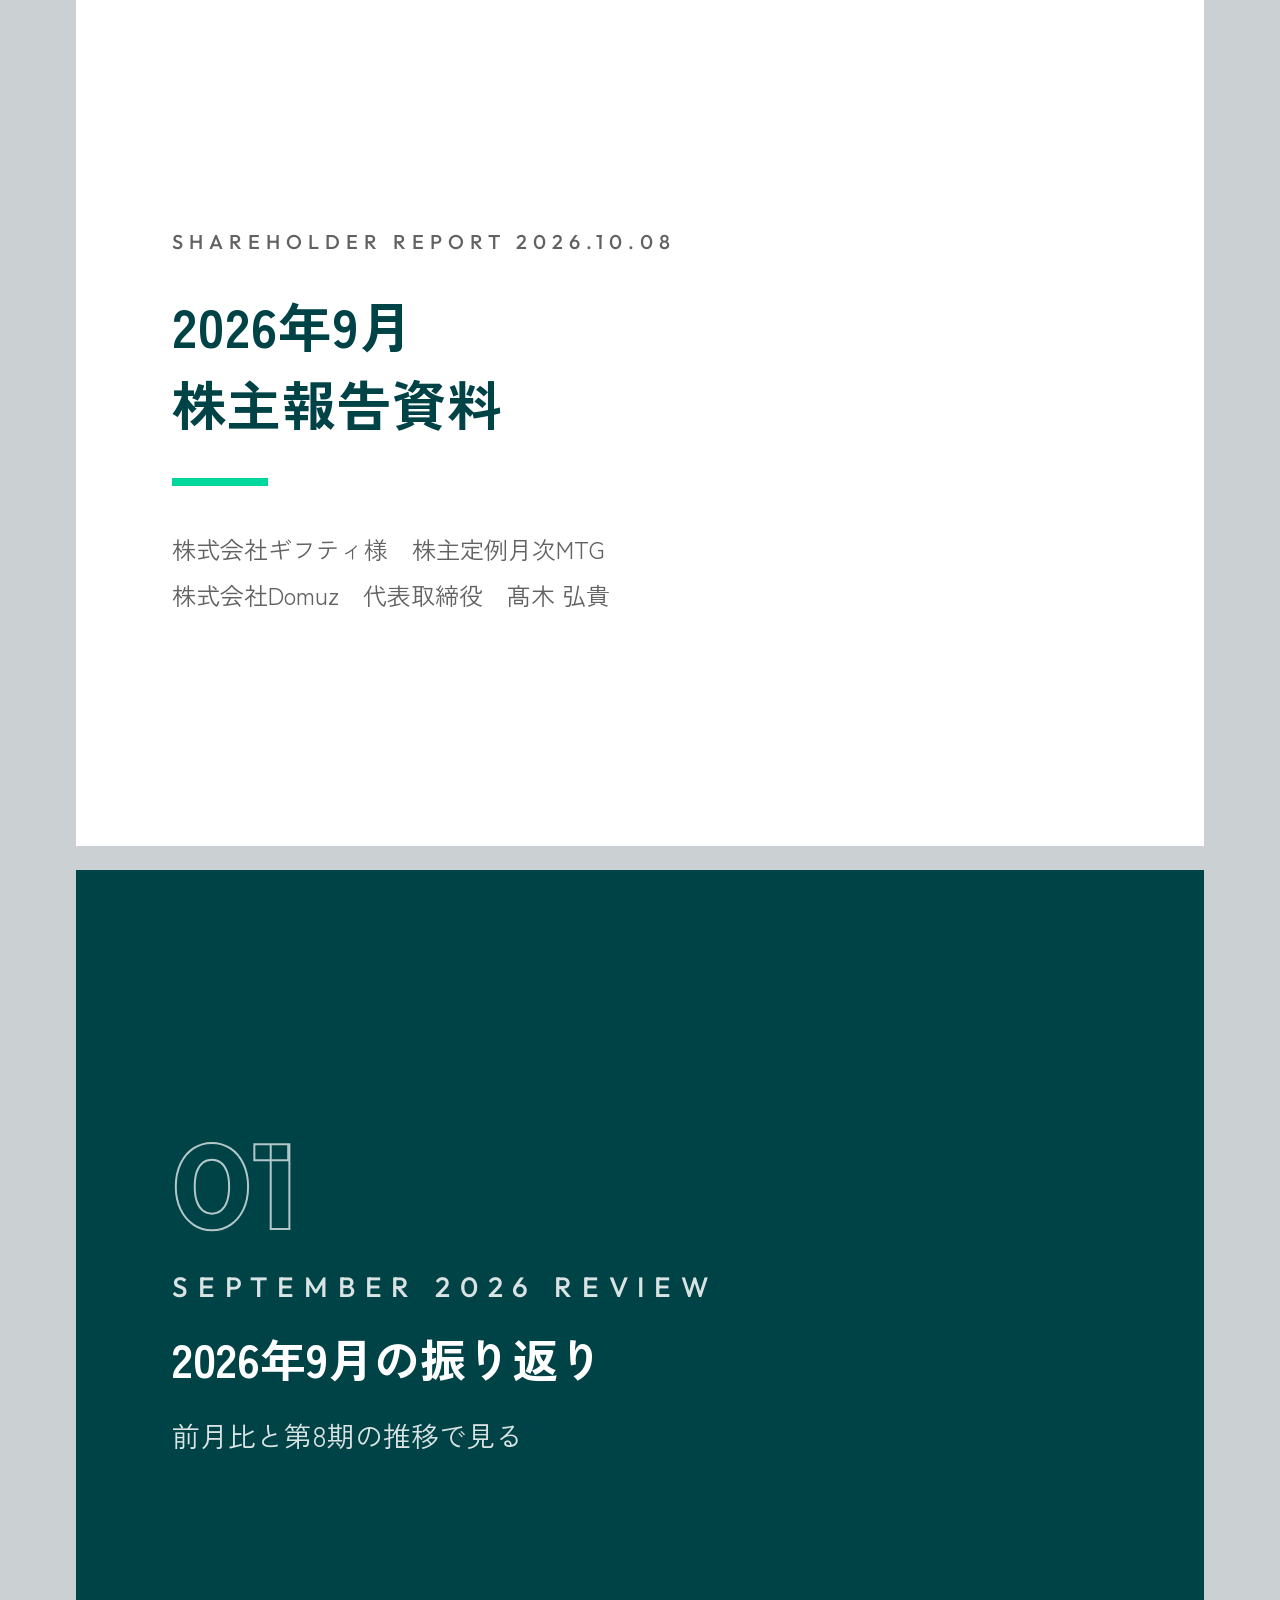
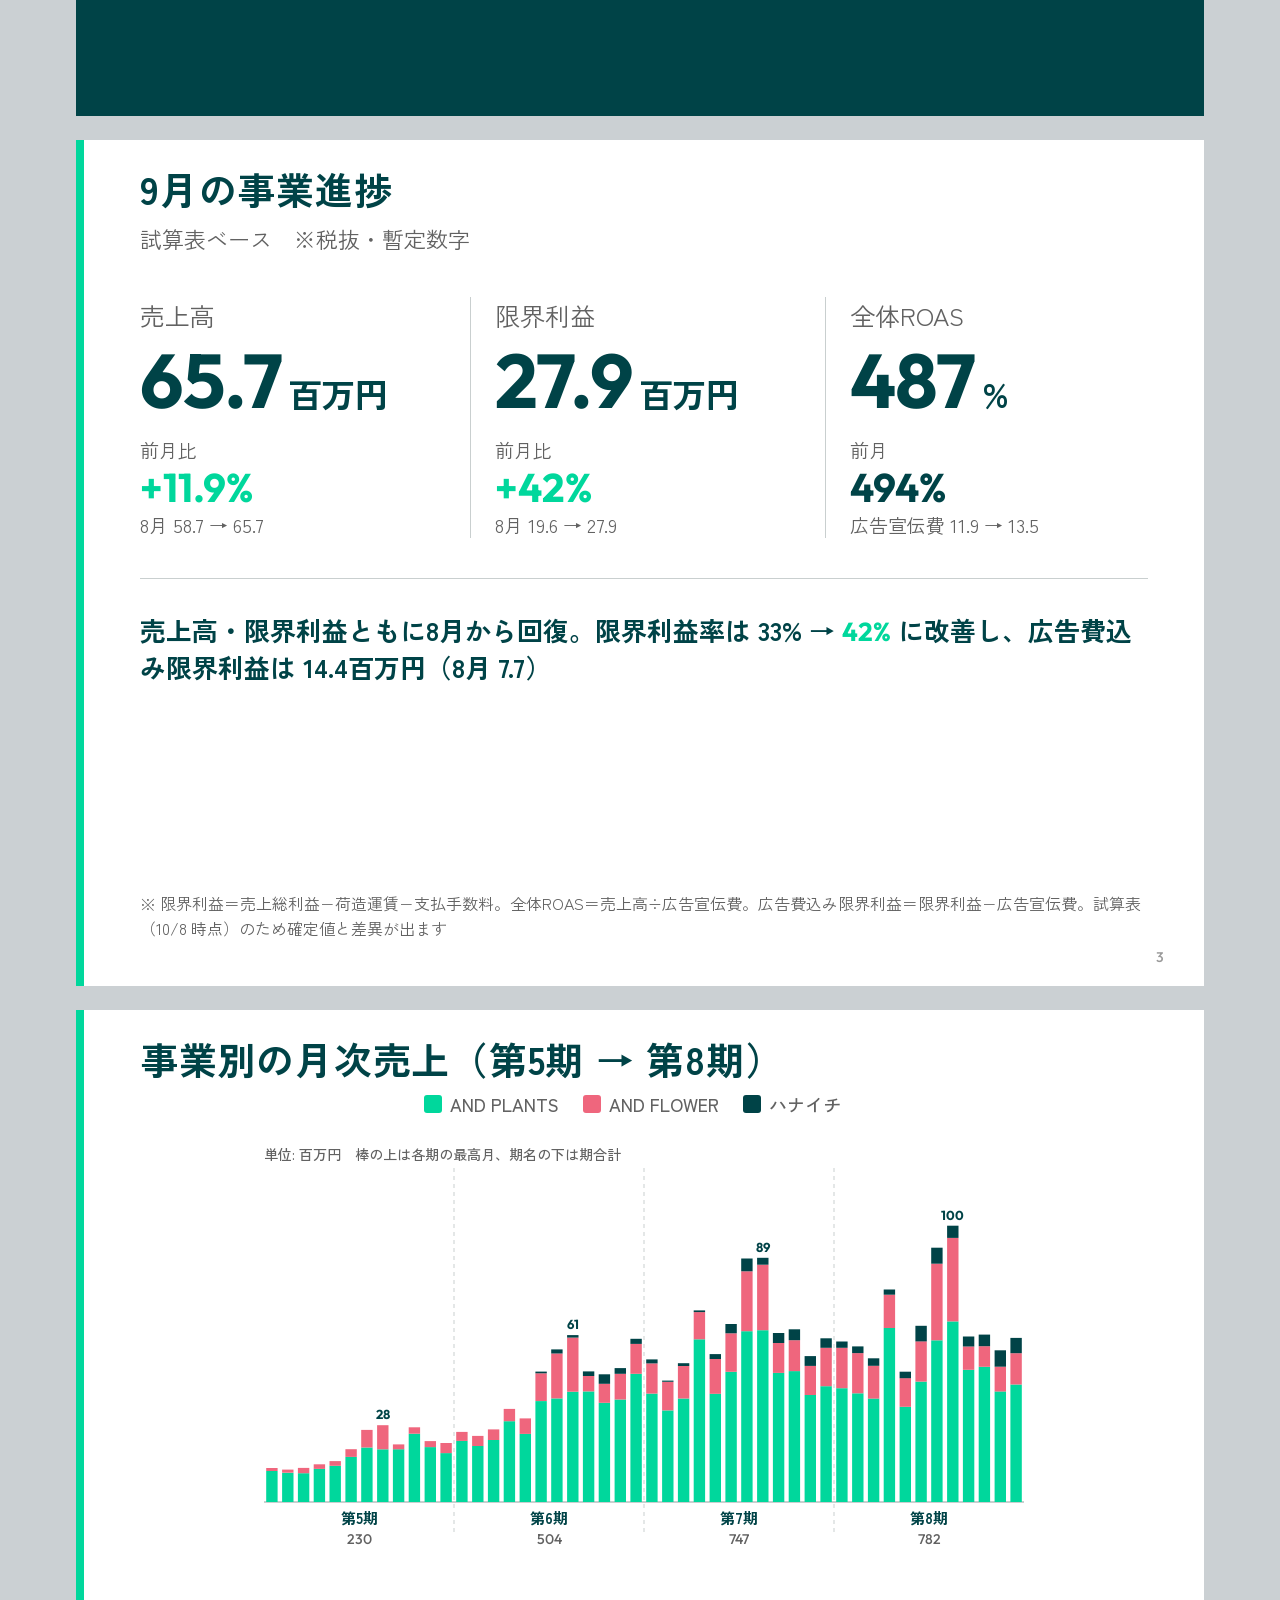
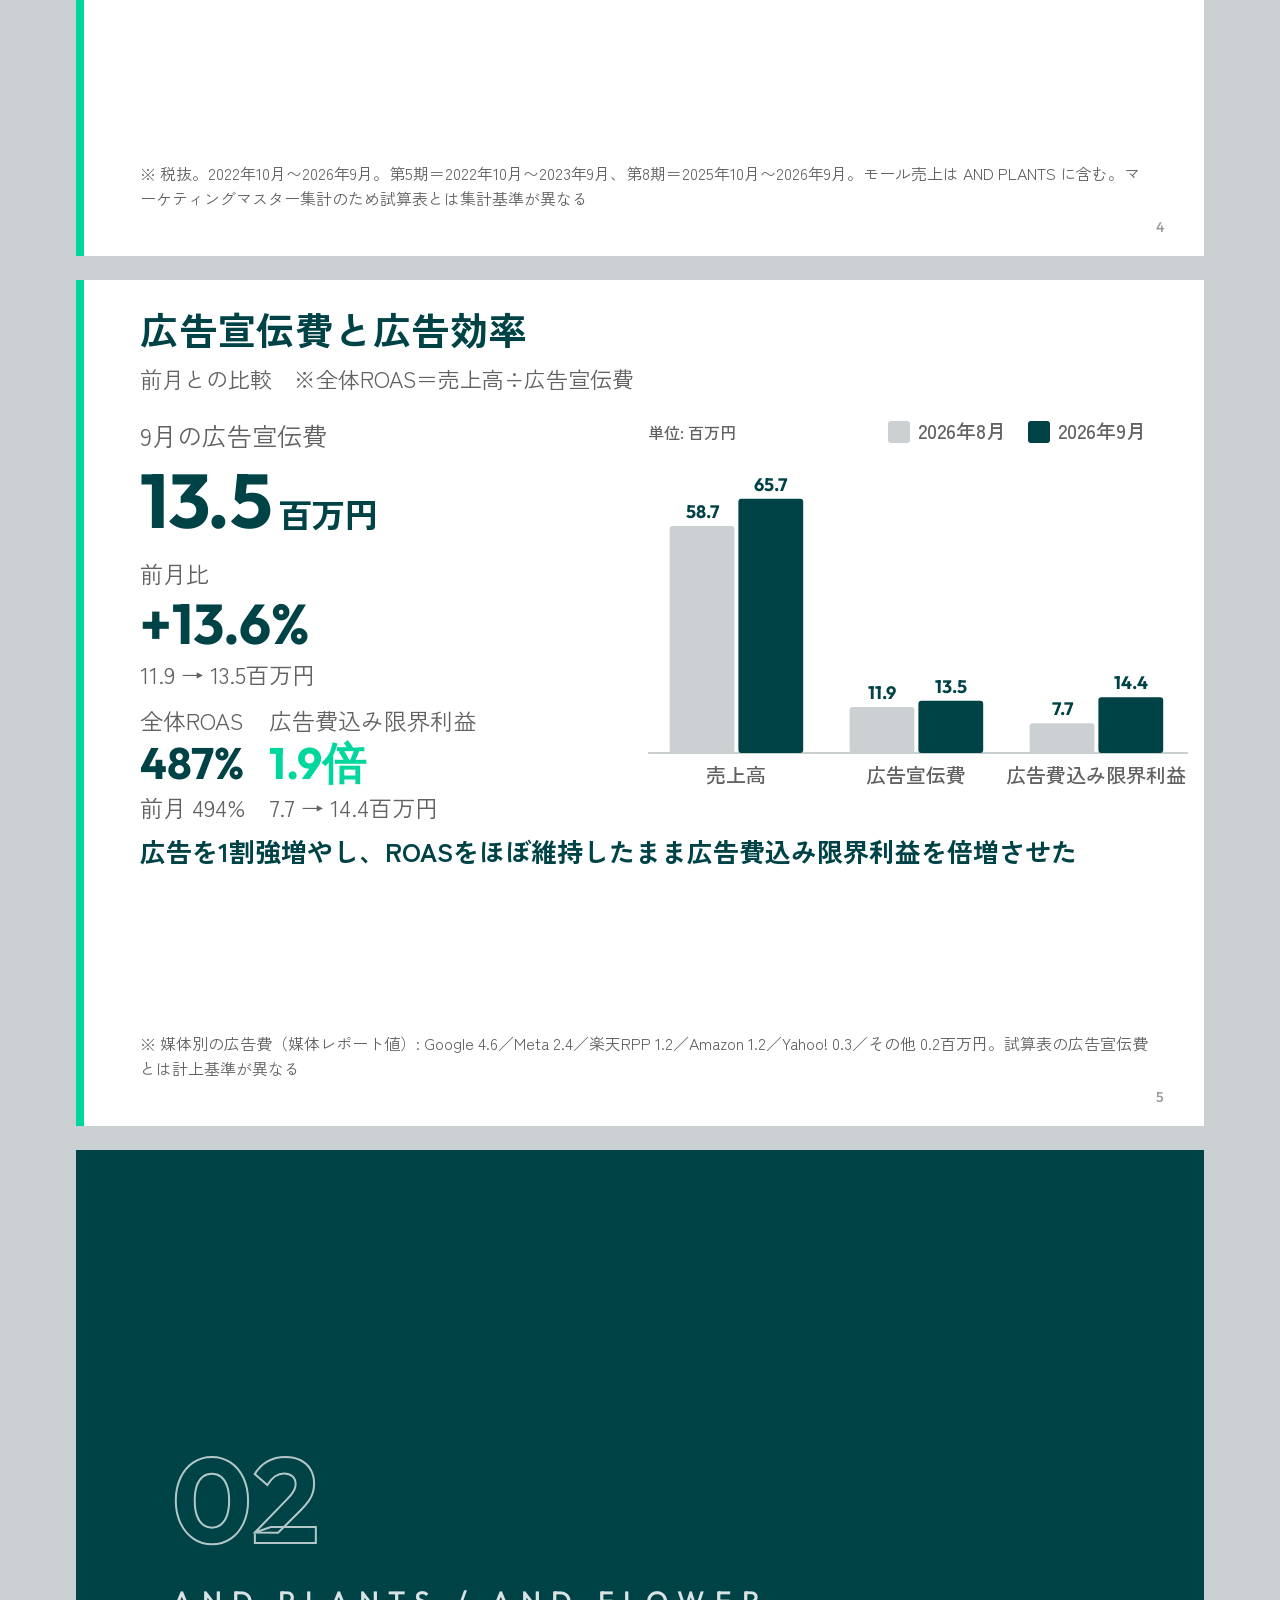
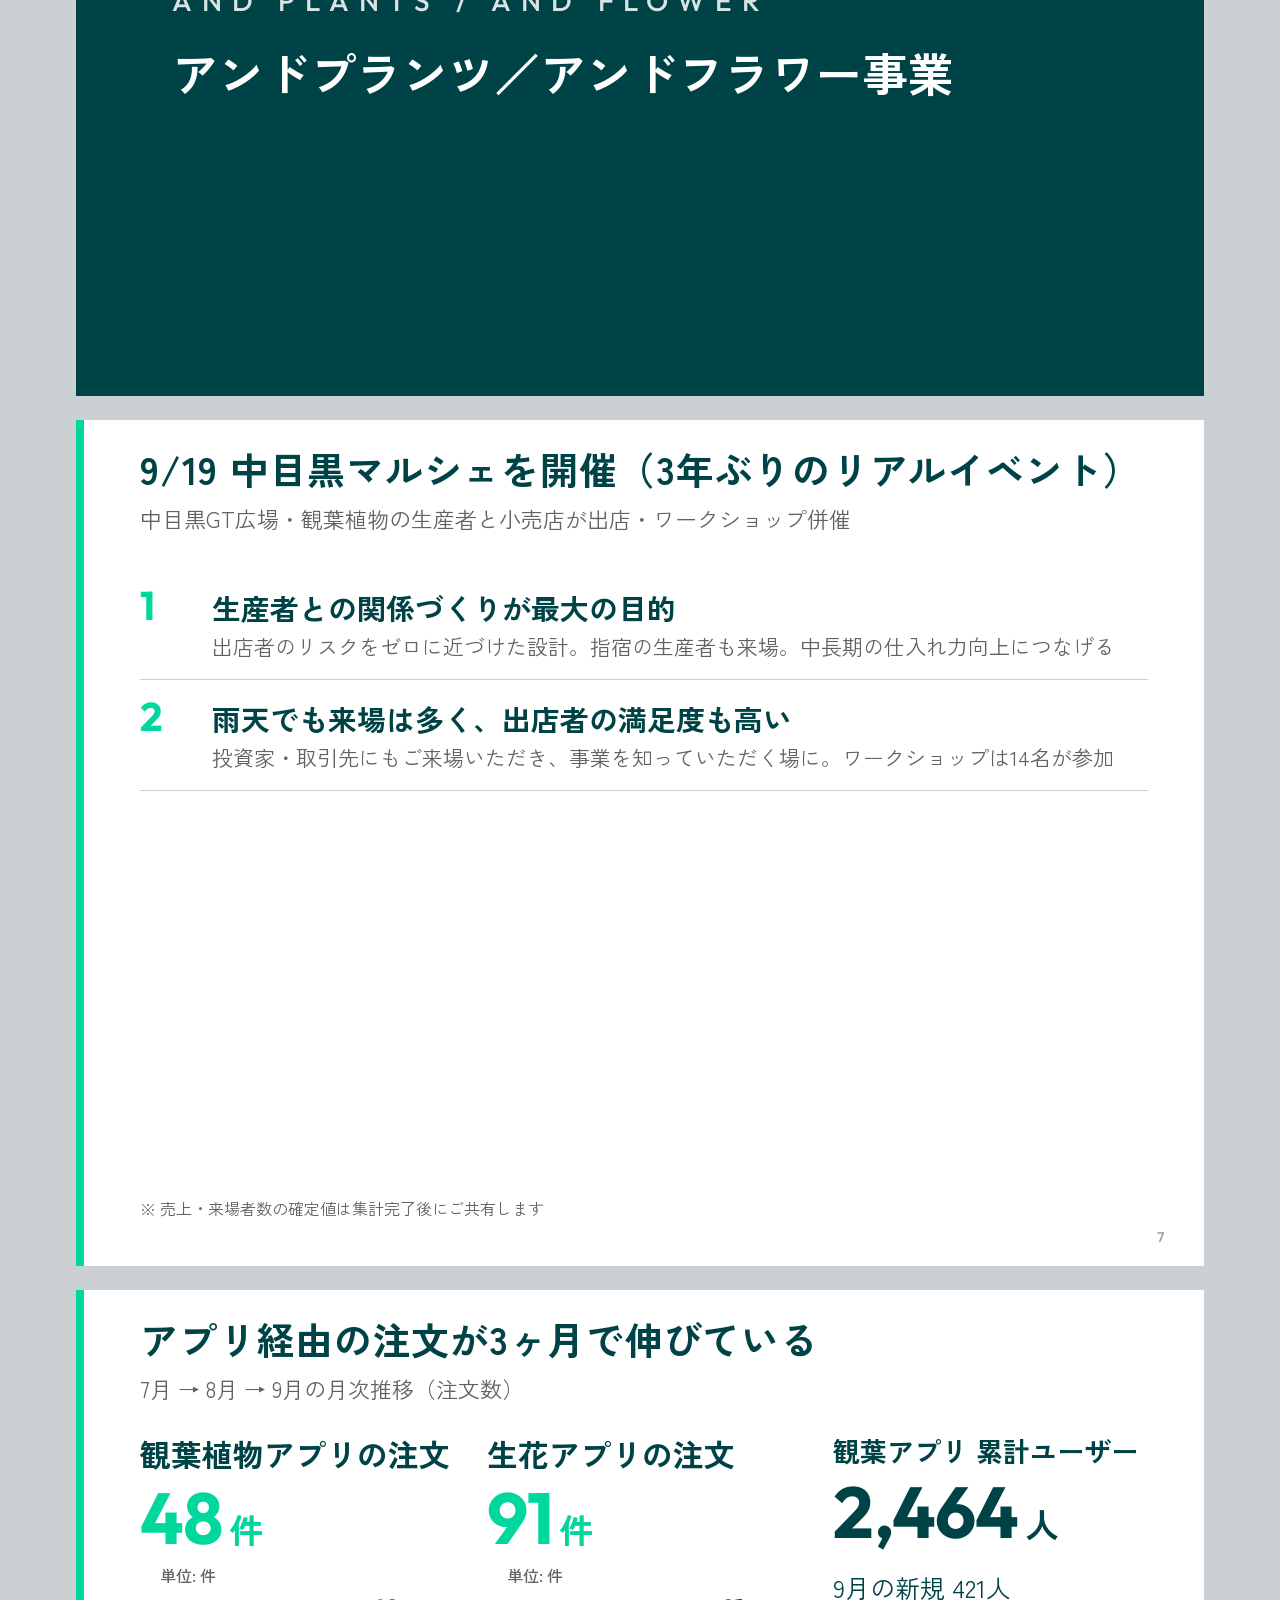
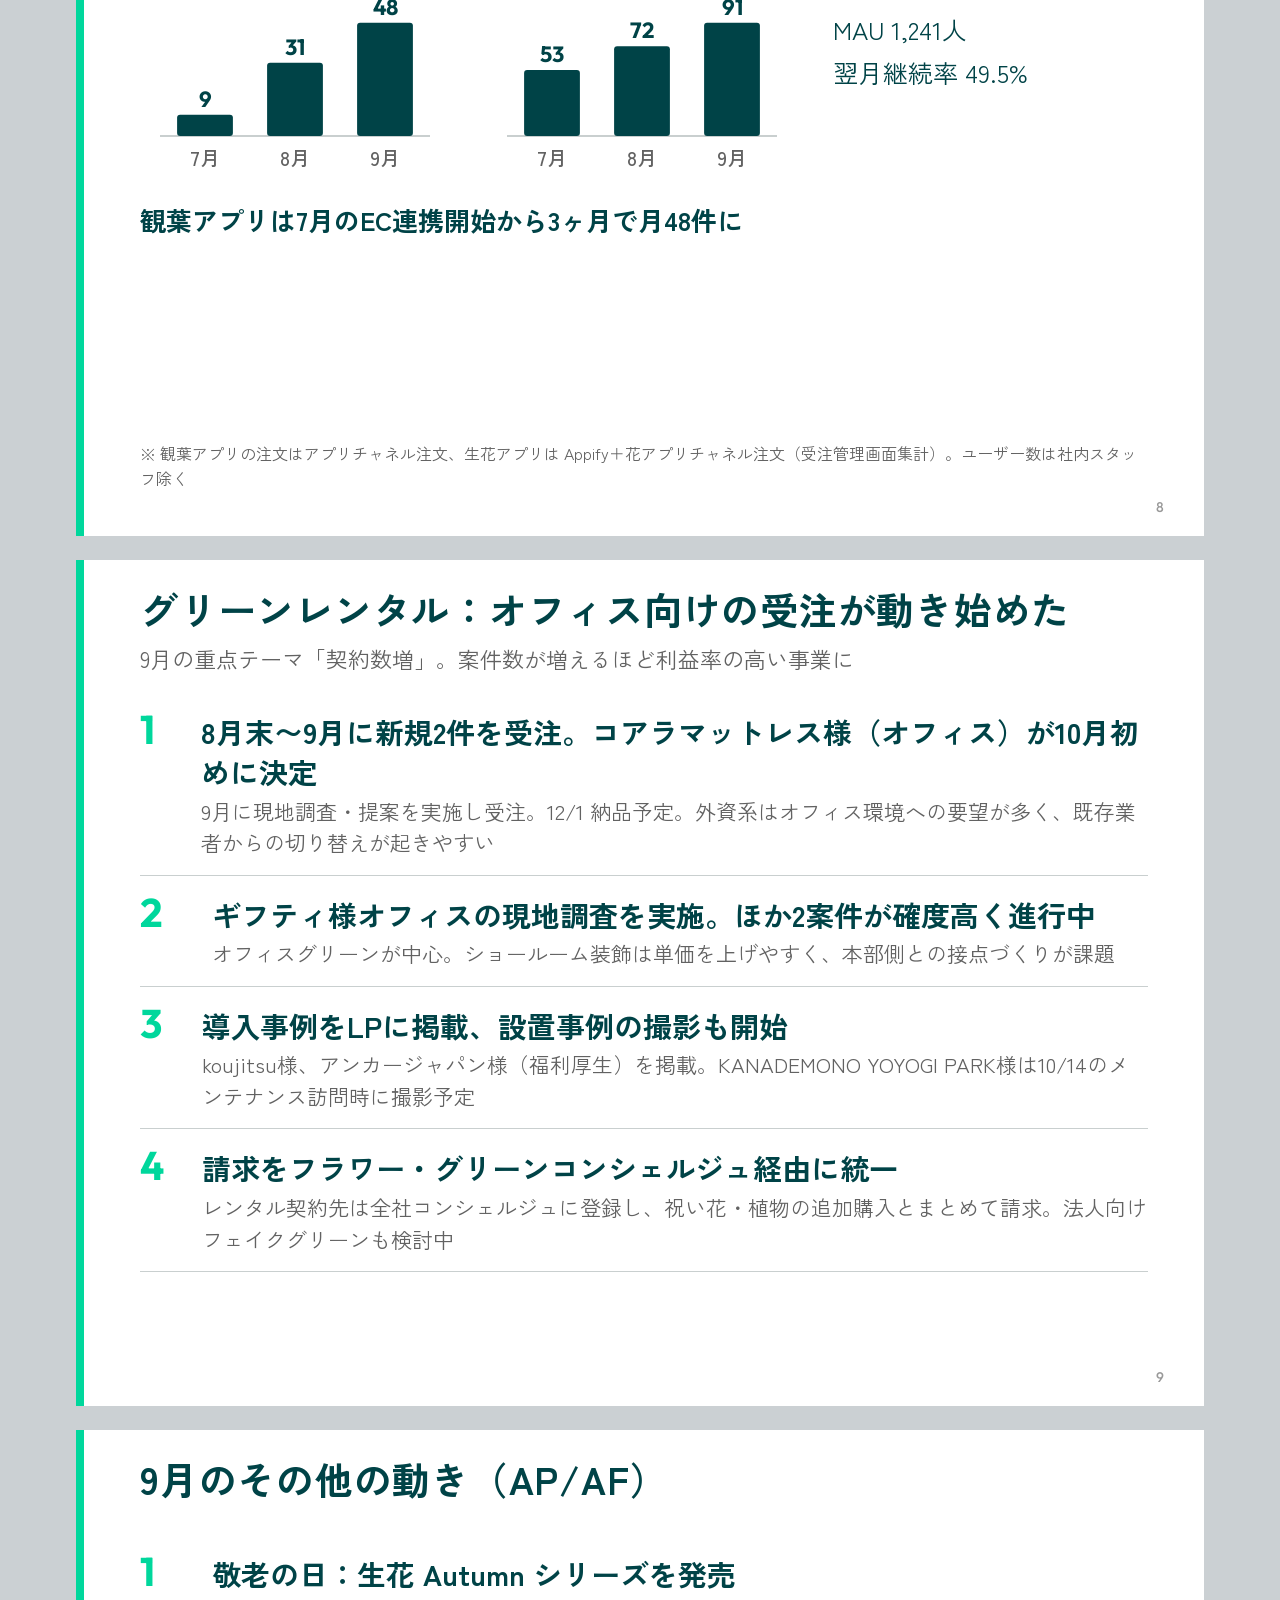
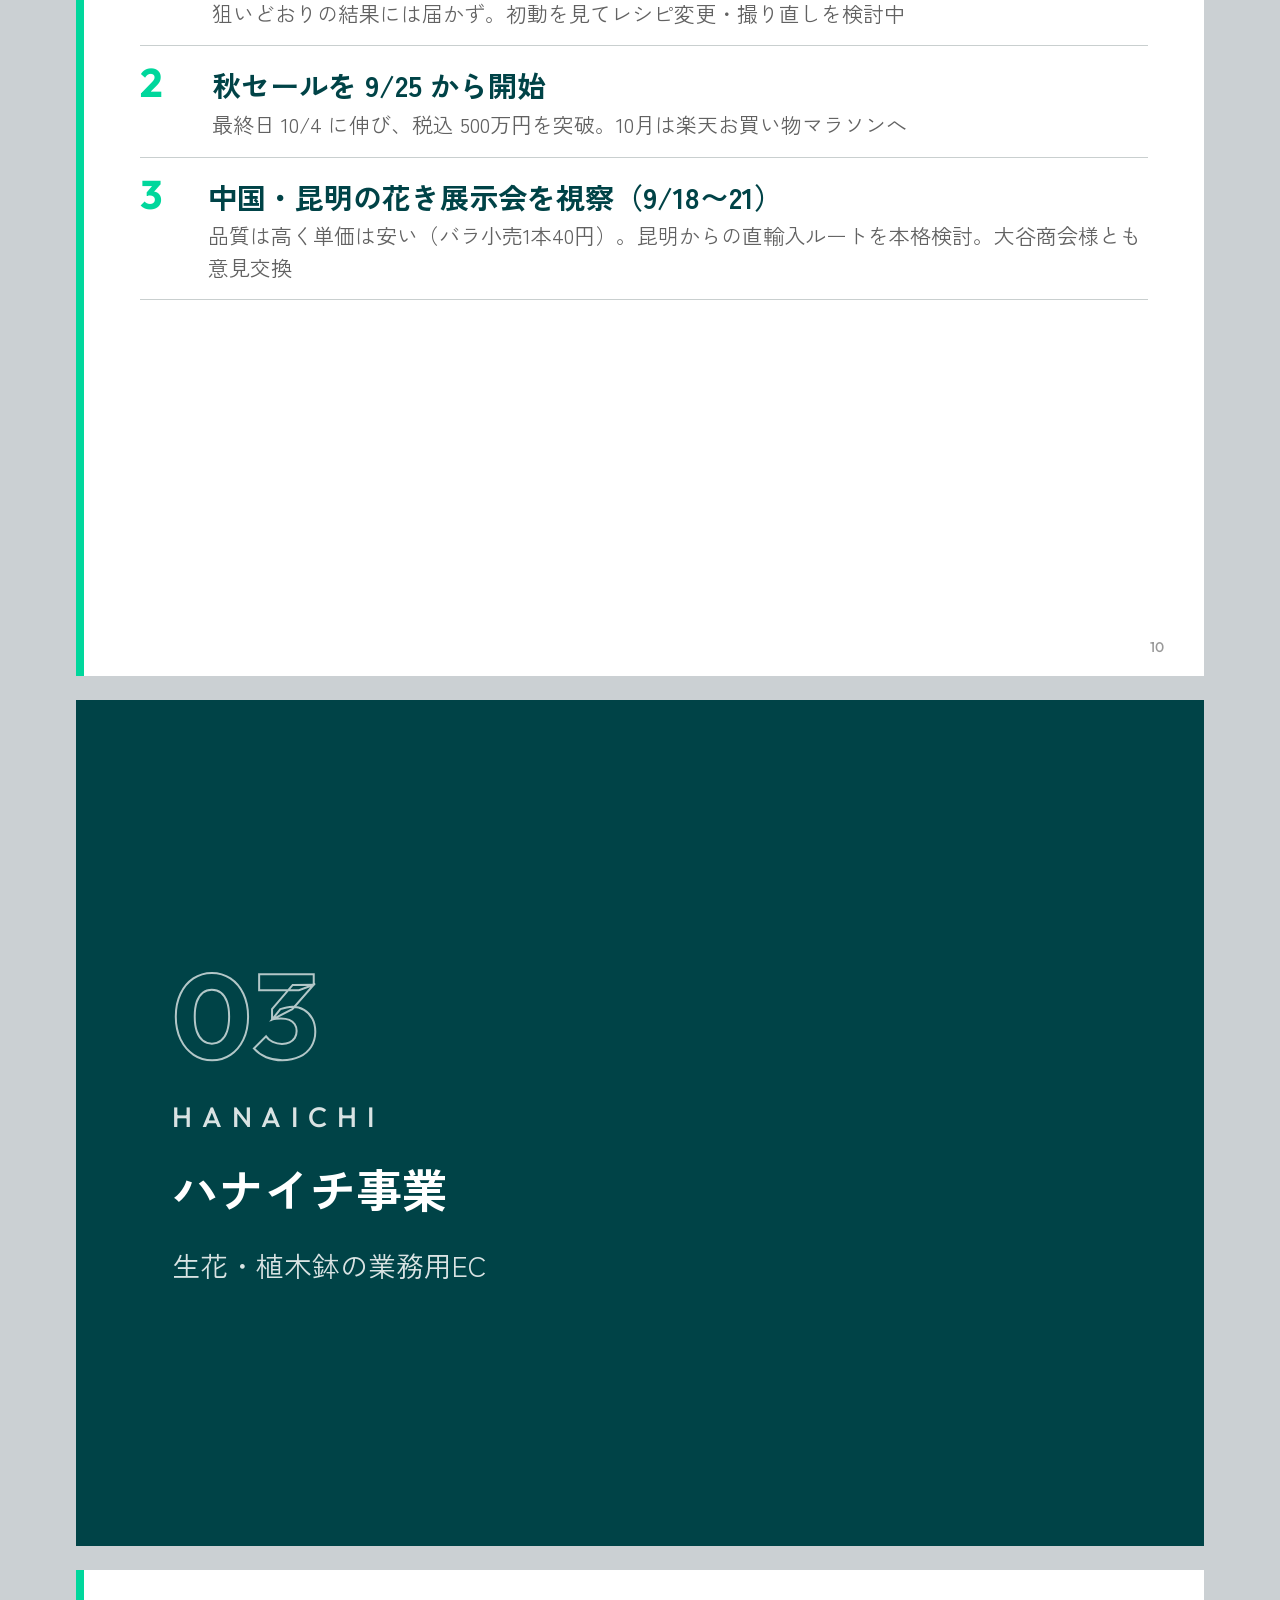
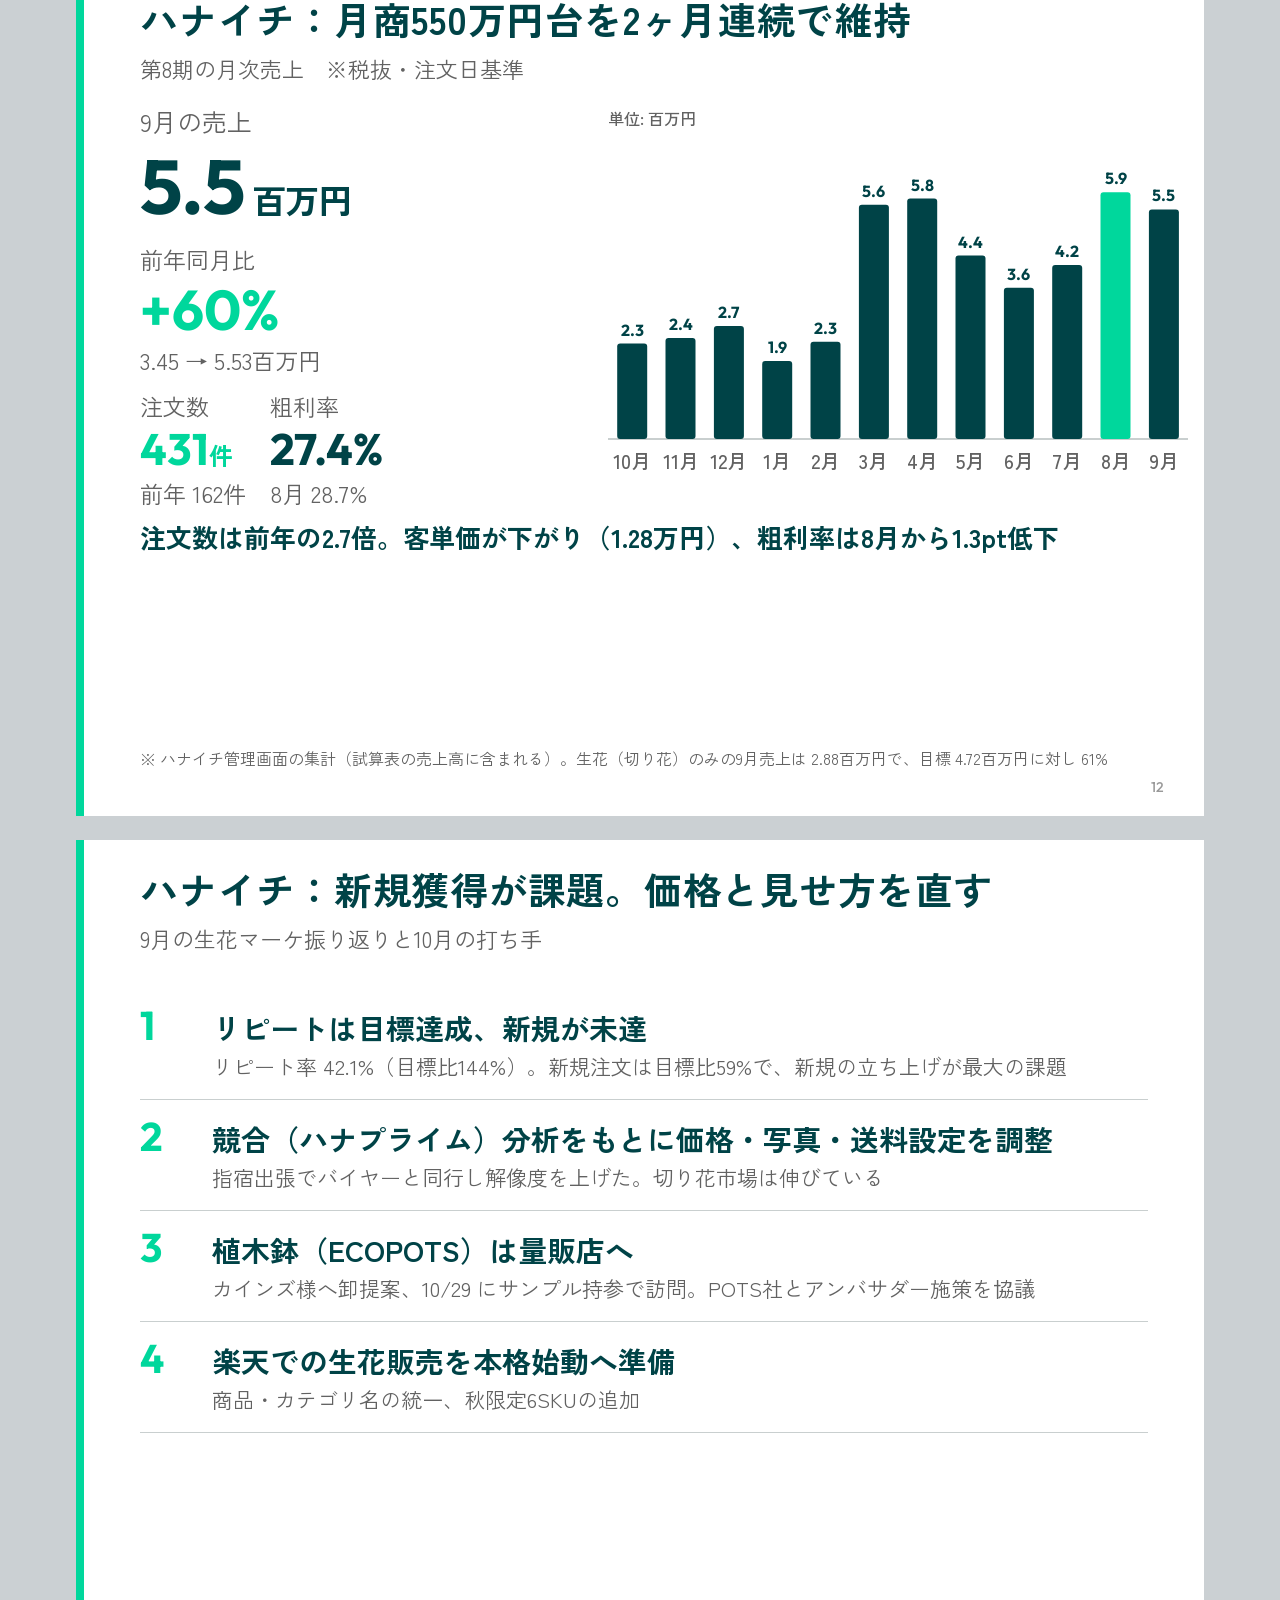
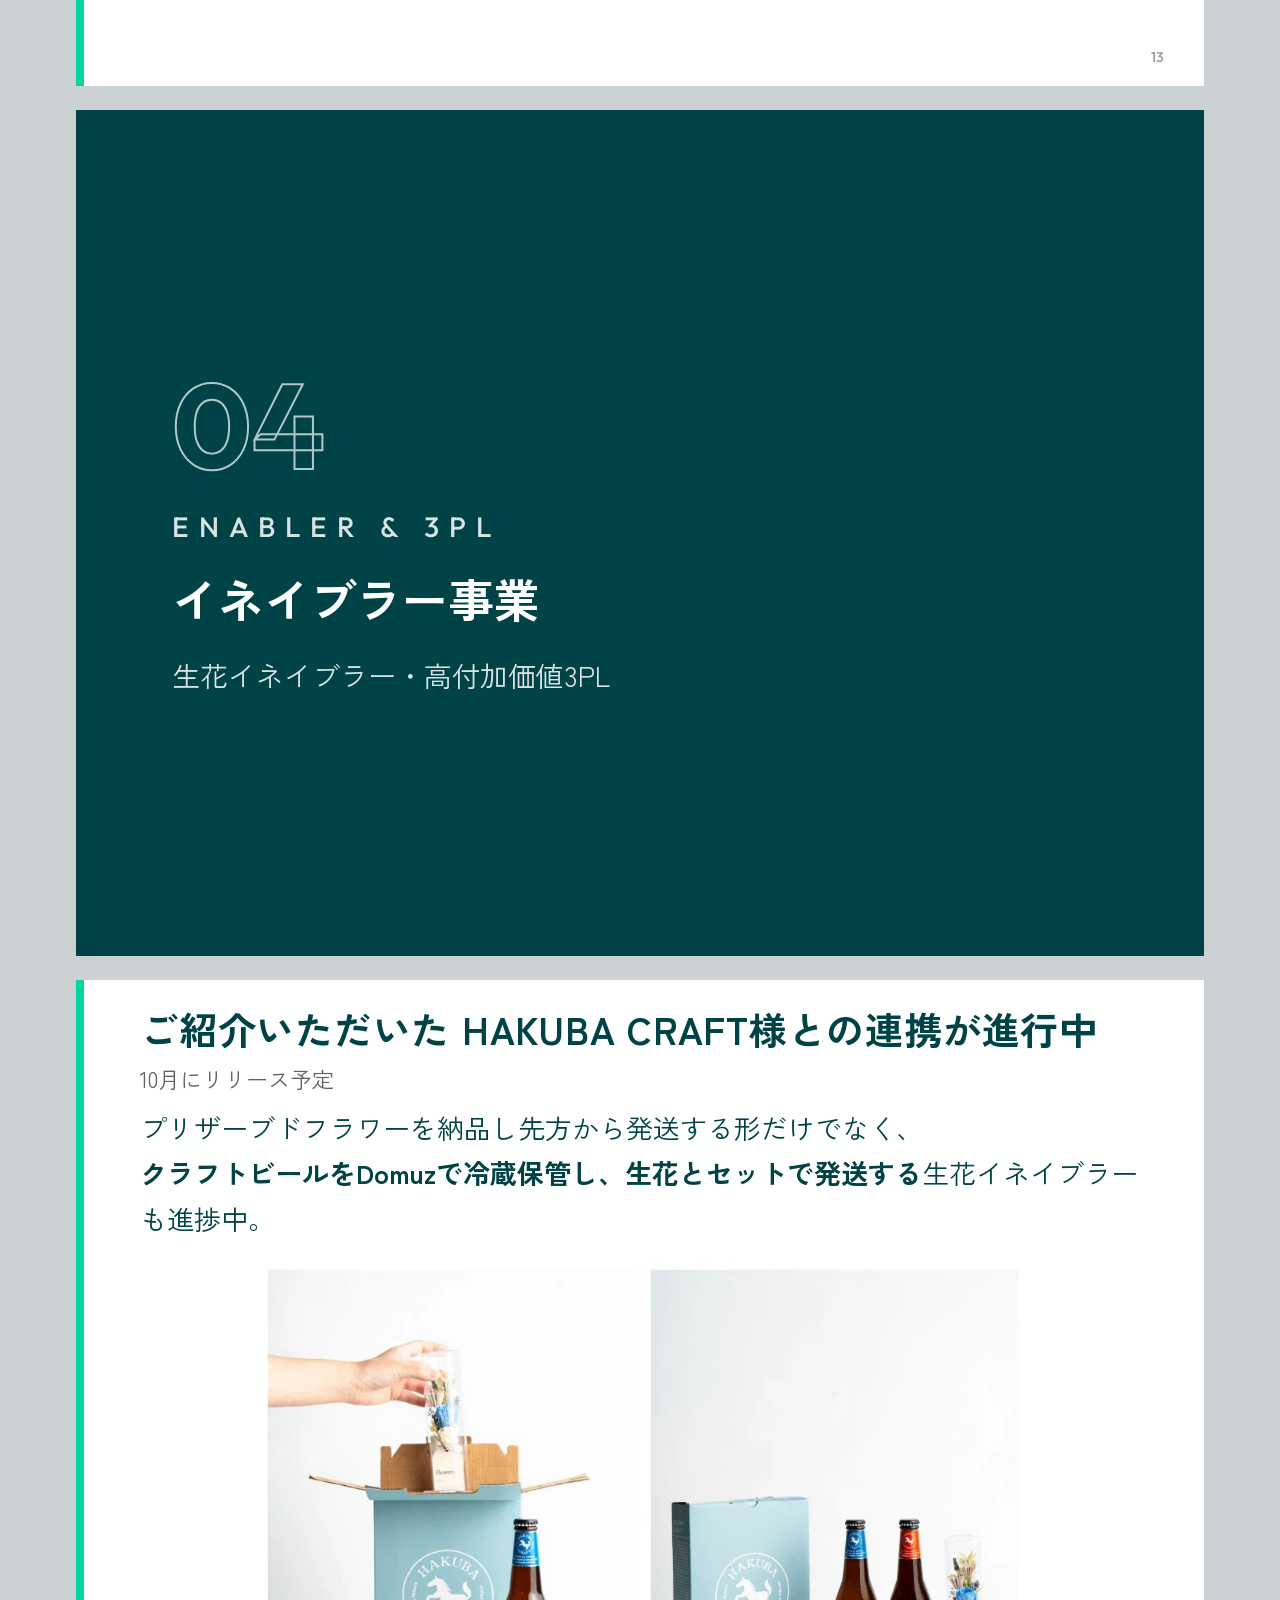
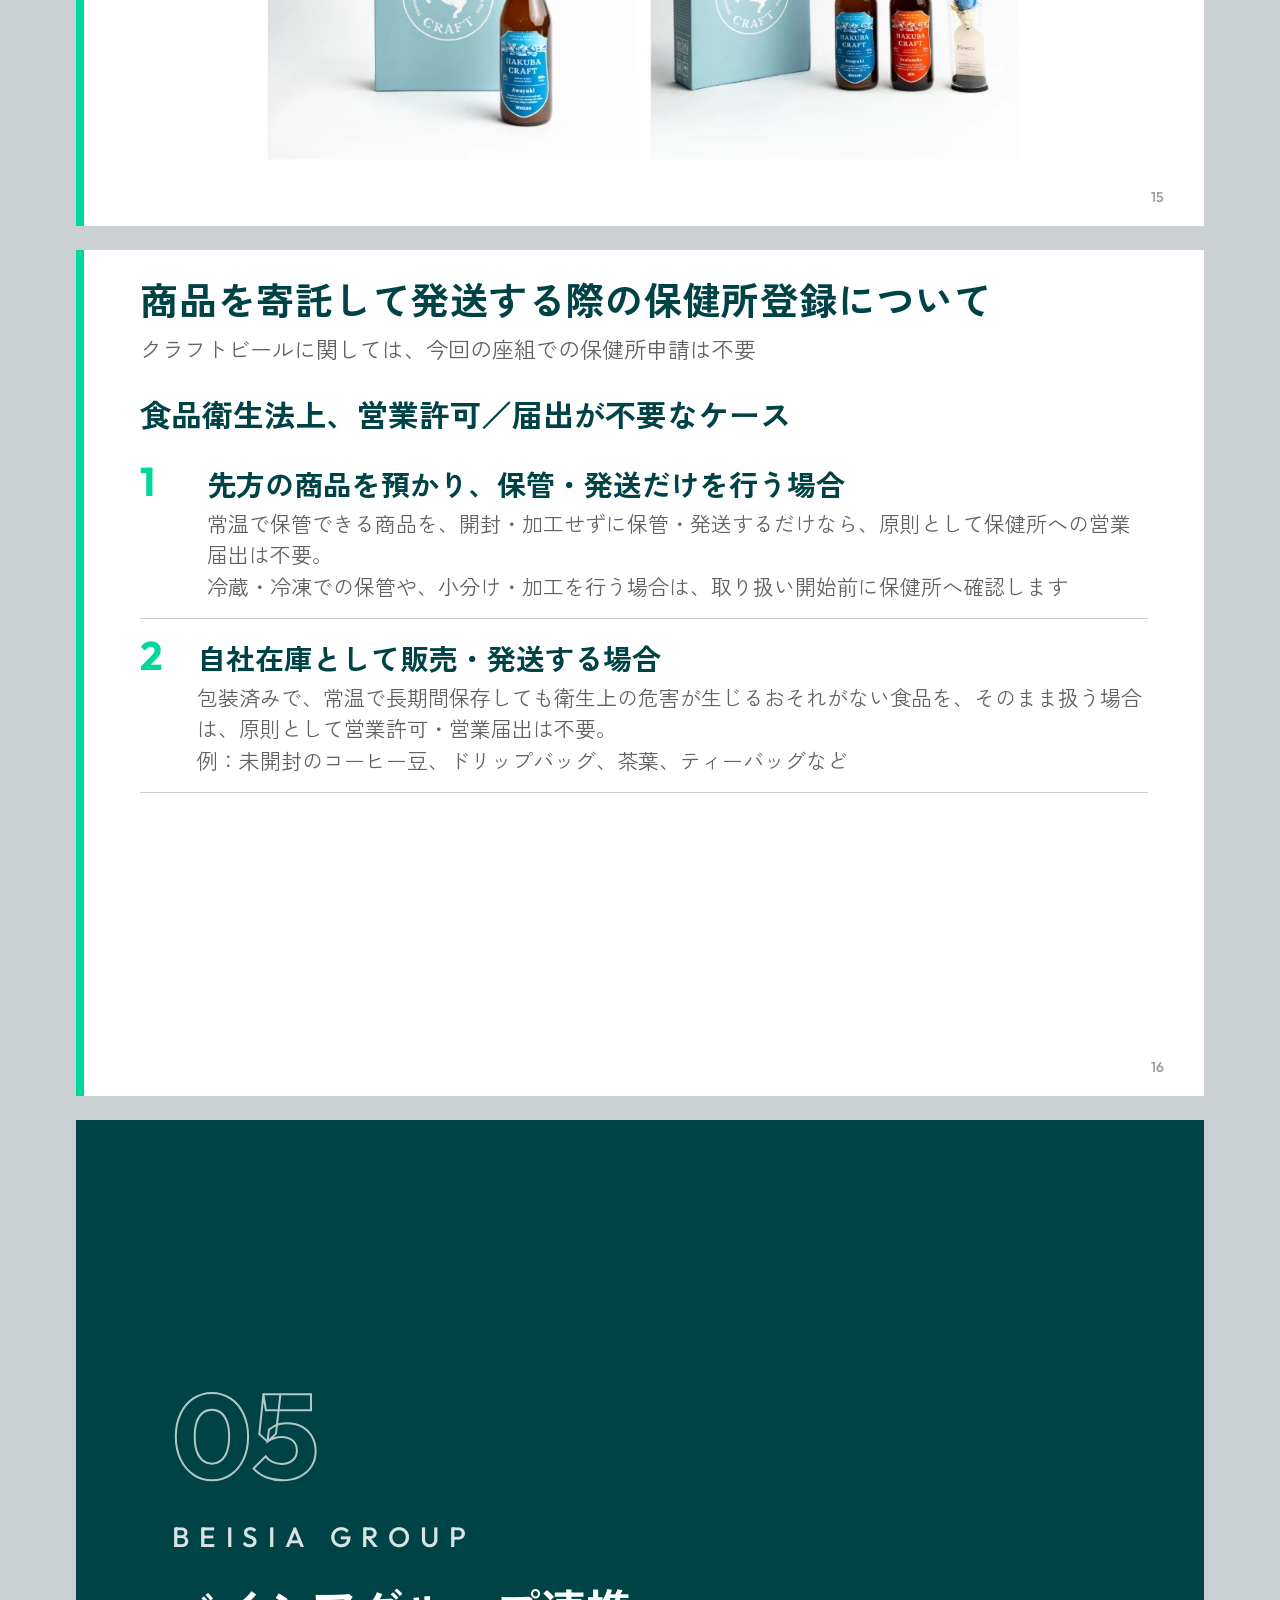
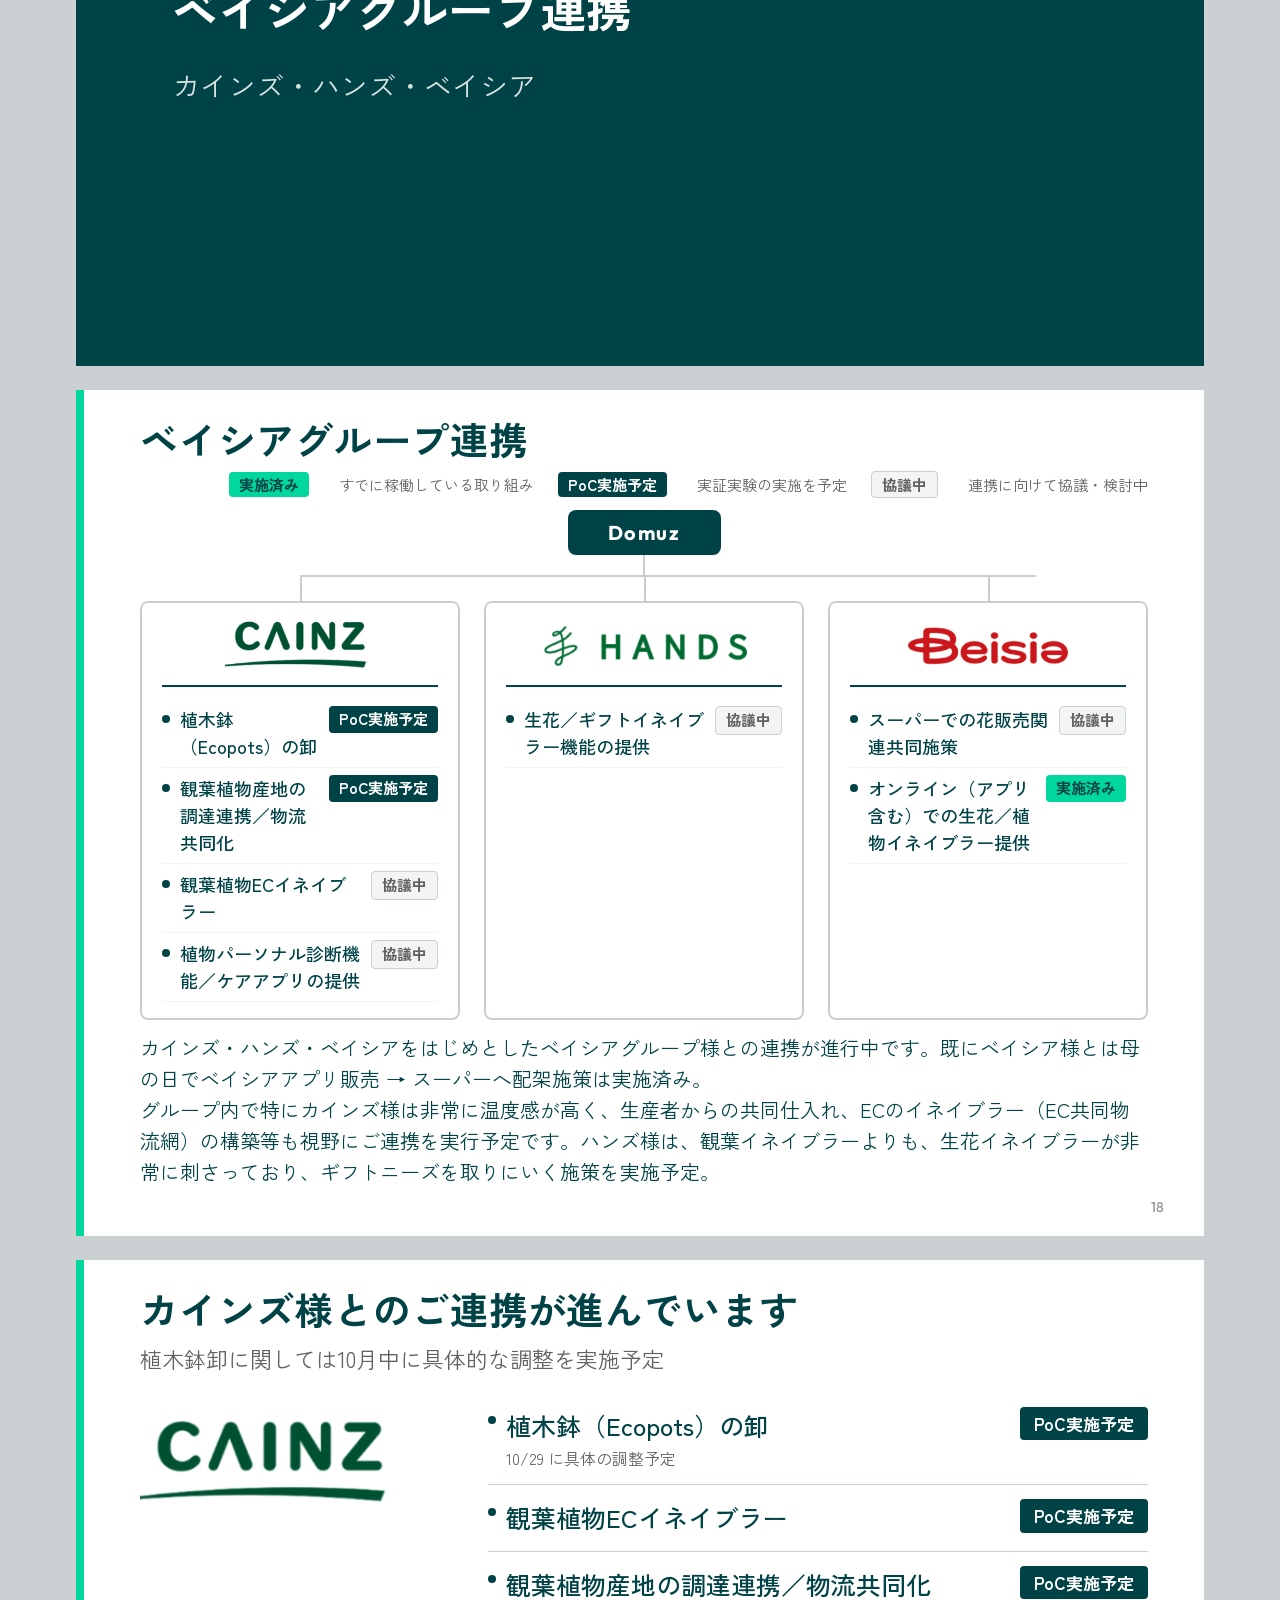
==== commit 78678410: "株主報告 2026年9月: 事業別グラフから限界利益を外し、売上のみに Co-Authored-By: Claude Fable 5.1 <noreply@anthropic.com> Claude-" ====
--- a/shareholder-2026-09/index.html
+++ b/shareholder-2026-09/index.html
@@ -274,11 +274,10 @@
 </section>
 
 <section class="page">
-  <h1>事業別の月次 売上・限界利益（第5期 → 第8期）</h1>
+  <h1>事業別の月次売上（第5期 → 第8期）</h1>
   <div style="margin-top: 4px; text-align: center;"><span style="display:inline-flex;align-items:center;gap:8px;margin-right:24px;font-size:18px;color:var(--text-secondary);"><i style="display:inline-block;width:18px;height:18px;border-radius:3px;background:var(--brand-secondary);"></i>AND PLANTS</span><span style="display:inline-flex;align-items:center;gap:8px;margin-right:24px;font-size:18px;color:var(--text-secondary);"><i style="display:inline-block;width:18px;height:18px;border-radius:3px;background:var(--brand-flower);"></i>AND FLOWER</span><span style="display:inline-flex;align-items:center;gap:8px;margin-right:24px;font-size:18px;color:var(--text-secondary);"><i style="display:inline-block;width:18px;height:18px;border-radius:3px;background:var(--brand-primary);"></i>ハナイチ</span></div>
-  <div style="margin-top: 0; width: 700px; margin-left: auto; margin-right: auto;"><div class="sub" style="font-size: 22px;">売上</div><svg viewBox="0 0 700 262" width="700" height="262" xmlns="http://www.w3.org/2000/svg"><line x1="0" y1="202" x2="700" y2="202" stroke="var(--border-light)" stroke-width="2"/><rect x="2.0" y="186.0" width="10.5" height="16.0" fill="var(--brand-secondary)"/><rect x="2.0" y="184.5" width="10.5" height="1.5" fill="var(--brand-flower)"/><rect x="16.6" y="186.9" width="10.5" height="15.1" fill="var(--brand-secondary)"/><rect x="16.6" y="185.3" width="10.5" height="1.6" fill="var(--brand-flower)"/><rect x="31.2" y="187.1" width="10.5" height="14.9" fill="var(--brand-secondary)"/><rect x="31.2" y="184.4" width="10.5" height="2.7" fill="var(--brand-flower)"/><rect x="45.8" y="184.9" width="10.5" height="17.1" fill="var(--brand-secondary)"/><rect x="45.8" y="182.6" width="10.5" height="2.4" fill="var(--brand-flower)"/><rect x="60.4" y="183.4" width="10.5" height="18.6" fill="var(--brand-secondary)"/><rect x="60.4" y="180.9" width="10.5" height="2.4" fill="var(--brand-flower)"/><rect x="75.0" y="178.7" width="10.5" height="23.3" fill="var(--brand-secondary)"/><rect x="75.0" y="174.8" width="10.5" height="4.0" fill="var(--brand-flower)"/><rect x="89.5" y="173.9" width="10.5" height="28.1" fill="var(--brand-secondary)"/><rect x="89.5" y="164.8" width="10.5" height="9.1" fill="var(--brand-flower)"/><rect x="104.1" y="174.9" width="10.5" height="27.1" fill="var(--brand-secondary)"/><rect x="104.1" y="162.4" width="10.5" height="12.4" fill="var(--brand-flower)"/><rect x="118.7" y="174.8" width="10.5" height="27.2" fill="var(--brand-secondary)"/><rect x="118.7" y="172.3" width="10.5" height="2.5" fill="var(--brand-flower)"/><rect x="133.3" y="166.8" width="10.5" height="35.2" fill="var(--brand-secondary)"/><rect x="133.3" y="163.5" width="10.5" height="3.3" fill="var(--brand-flower)"/><rect x="147.9" y="173.7" width="10.5" height="28.3" fill="var(--brand-secondary)"/><rect x="147.9" y="170.6" width="10.5" height="3.1" fill="var(--brand-flower)"/><rect x="162.5" y="176.8" width="10.5" height="25.2" fill="var(--brand-secondary)"/><rect x="162.5" y="171.6" width="10.5" height="5.2" fill="var(--brand-flower)"/><rect x="177.0" y="170.5" width="10.5" height="31.5" fill="var(--brand-secondary)"/><rect x="177.0" y="165.9" width="10.5" height="4.6" fill="var(--brand-flower)"/><rect x="191.6" y="173.1" width="10.5" height="28.9" fill="var(--brand-secondary)"/><rect x="191.6" y="167.9" width="10.5" height="5.2" fill="var(--brand-flower)"/><rect x="206.2" y="170.0" width="10.5" height="32.0" fill="var(--brand-secondary)"/><rect x="206.2" y="164.6" width="10.5" height="5.5" fill="var(--brand-flower)"/><rect x="220.8" y="160.4" width="10.5" height="41.6" fill="var(--brand-secondary)"/><rect x="220.8" y="154.0" width="10.5" height="6.4" fill="var(--brand-flower)"/><rect x="235.4" y="166.9" width="10.5" height="35.1" fill="var(--brand-secondary)"/><rect x="235.4" y="158.9" width="10.5" height="8.0" fill="var(--brand-flower)"/><rect x="250.0" y="150.0" width="10.5" height="52.0" fill="var(--brand-secondary)"/><rect x="250.0" y="135.7" width="10.5" height="14.3" fill="var(--brand-flower)"/><rect x="250.0" y="134.8" width="10.5" height="0.9" fill="var(--brand-primary)"/><rect x="264.5" y="148.6" width="10.5" height="53.4" fill="var(--brand-secondary)"/><rect x="264.5" y="125.5" width="10.5" height="23.2" fill="var(--brand-flower)"/><rect x="264.5" y="123.3" width="10.5" height="2.1" fill="var(--brand-primary)"/><rect x="279.1" y="145.2" width="10.5" height="56.8" fill="var(--brand-secondary)"/><rect x="279.1" y="117.3" width="10.5" height="27.9" fill="var(--brand-flower)"/><rect x="279.1" y="116.0" width="10.5" height="1.3" fill="var(--brand-primary)"/><rect x="293.7" y="145.0" width="10.5" height="57.0" fill="var(--brand-secondary)"/><rect x="293.7" y="137.1" width="10.5" height="7.9" fill="var(--brand-flower)"/><rect x="293.7" y="134.7" width="10.5" height="2.4" fill="var(--brand-primary)"/><rect x="308.3" y="150.9" width="10.5" height="51.1" fill="var(--brand-secondary)"/><rect x="308.3" y="141.1" width="10.5" height="9.8" fill="var(--brand-flower)"/><rect x="308.3" y="136.2" width="10.5" height="4.9" fill="var(--brand-primary)"/><rect x="322.9" y="149.2" width="10.5" height="52.8" fill="var(--brand-secondary)"/><rect x="322.9" y="135.9" width="10.5" height="13.2" fill="var(--brand-flower)"/><rect x="322.9" y="133.0" width="10.5" height="2.9" fill="var(--brand-primary)"/><rect x="337.5" y="136.0" width="10.5" height="66.0" fill="var(--brand-secondary)"/><rect x="337.5" y="120.5" width="10.5" height="15.4" fill="var(--brand-flower)"/><rect x="337.5" y="117.9" width="10.5" height="2.6" fill="var(--brand-primary)"/><rect x="352.0" y="146.1" width="10.5" height="55.9" fill="var(--brand-secondary)"/><rect x="352.0" y="130.6" width="10.5" height="15.6" fill="var(--brand-flower)"/><rect x="352.0" y="128.5" width="10.5" height="2.0" fill="var(--brand-primary)"/><rect x="366.6" y="154.8" width="10.5" height="47.2" fill="var(--brand-secondary)"/><rect x="366.6" y="140.1" width="10.5" height="14.7" fill="var(--brand-flower)"/><rect x="366.6" y="139.4" width="10.5" height="0.6" fill="var(--brand-primary)"/><rect x="381.2" y="148.7" width="10.5" height="53.3" fill="var(--brand-secondary)"/><rect x="381.2" y="131.9" width="10.5" height="16.8" fill="var(--brand-flower)"/><rect x="381.2" y="130.5" width="10.5" height="1.5" fill="var(--brand-primary)"/><rect x="395.8" y="118.2" width="10.5" height="83.8" fill="var(--brand-secondary)"/><rect x="395.8" y="104.1" width="10.5" height="14.0" fill="var(--brand-flower)"/><rect x="395.8" y="103.3" width="10.5" height="0.9" fill="var(--brand-primary)"/><rect x="410.4" y="146.2" width="10.5" height="55.8" fill="var(--brand-secondary)"/><rect x="410.4" y="128.3" width="10.5" height="17.9" fill="var(--brand-flower)"/><rect x="410.4" y="125.8" width="10.5" height="2.5" fill="var(--brand-primary)"/><rect x="425.0" y="134.9" width="10.5" height="67.1" fill="var(--brand-secondary)"/><rect x="425.0" y="115.0" width="10.5" height="19.8" fill="var(--brand-flower)"/><rect x="425.0" y="110.3" width="10.5" height="4.8" fill="var(--brand-primary)"/><rect x="439.5" y="114.0" width="10.5" height="88.0" fill="var(--brand-secondary)"/><rect x="439.5" y="83.1" width="10.5" height="30.9" fill="var(--brand-flower)"/><rect x="439.5" y="76.5" width="10.5" height="6.6" fill="var(--brand-primary)"/><rect x="454.1" y="113.5" width="10.5" height="88.5" fill="var(--brand-secondary)"/><rect x="454.1" y="79.7" width="10.5" height="33.8" fill="var(--brand-flower)"/><rect x="454.1" y="76.2" width="10.5" height="3.5" fill="var(--brand-primary)"/><rect x="468.7" y="135.5" width="10.5" height="66.5" fill="var(--brand-secondary)"/><rect x="468.7" y="120.1" width="10.5" height="15.4" fill="var(--brand-flower)"/><rect x="468.7" y="114.9" width="10.5" height="5.2" fill="var(--brand-primary)"/><rect x="483.3" y="134.5" width="10.5" height="67.5" fill="var(--brand-secondary)"/><rect x="483.3" y="118.6" width="10.5" height="15.9" fill="var(--brand-flower)"/><rect x="483.3" y="113.0" width="10.5" height="5.6" fill="var(--brand-primary)"/><rect x="497.9" y="146.9" width="10.5" height="55.1" fill="var(--brand-secondary)"/><rect x="497.9" y="131.9" width="10.5" height="15.0" fill="var(--brand-flower)"/><rect x="497.9" y="126.8" width="10.5" height="5.1" fill="var(--brand-primary)"/><rect x="512.5" y="142.3" width="10.5" height="59.7" fill="var(--brand-secondary)"/><rect x="512.5" y="122.5" width="10.5" height="19.8" fill="var(--brand-flower)"/><rect x="512.5" y="117.6" width="10.5" height="4.9" fill="var(--brand-primary)"/><rect x="527.0" y="143.3" width="10.5" height="58.7" fill="var(--brand-secondary)"/><rect x="527.0" y="122.5" width="10.5" height="20.8" fill="var(--brand-flower)"/><rect x="527.0" y="119.3" width="10.5" height="3.3" fill="var(--brand-primary)"/><rect x="541.6" y="146.0" width="10.5" height="56.0" fill="var(--brand-secondary)"/><rect x="541.6" y="125.3" width="10.5" height="20.7" fill="var(--brand-flower)"/><rect x="541.6" y="121.8" width="10.5" height="3.5" fill="var(--brand-primary)"/><rect x="556.2" y="148.7" width="10.5" height="53.3" fill="var(--brand-secondary)"/><rect x="556.2" y="131.8" width="10.5" height="16.9" fill="var(--brand-flower)"/><rect x="556.2" y="127.9" width="10.5" height="3.9" fill="var(--brand-primary)"/><rect x="570.8" y="112.3" width="10.5" height="89.7" fill="var(--brand-secondary)"/><rect x="570.8" y="95.2" width="10.5" height="17.1" fill="var(--brand-flower)"/><rect x="570.8" y="92.5" width="10.5" height="2.7" fill="var(--brand-primary)"/><rect x="585.4" y="152.9" width="10.5" height="49.1" fill="var(--brand-secondary)"/><rect x="585.4" y="138.2" width="10.5" height="14.8" fill="var(--brand-flower)"/><rect x="585.4" y="134.8" width="10.5" height="3.3" fill="var(--brand-primary)"/><rect x="600.0" y="140.0" width="10.5" height="62.0" fill="var(--brand-secondary)"/><rect x="600.0" y="119.2" width="10.5" height="20.8" fill="var(--brand-flower)"/><rect x="600.0" y="111.2" width="10.5" height="8.0" fill="var(--brand-primary)"/><rect x="614.5" y="118.7" width="10.5" height="83.3" fill="var(--brand-secondary)"/><rect x="614.5" y="79.2" width="10.5" height="39.5" fill="var(--brand-flower)"/><rect x="614.5" y="71.0" width="10.5" height="8.2" fill="var(--brand-primary)"/><rect x="629.1" y="108.9" width="10.5" height="93.1" fill="var(--brand-secondary)"/><rect x="629.1" y="65.9" width="10.5" height="43.0" fill="var(--brand-flower)"/><rect x="629.1" y="59.6" width="10.5" height="6.3" fill="var(--brand-primary)"/><rect x="643.7" y="133.9" width="10.5" height="68.1" fill="var(--brand-secondary)"/><rect x="643.7" y="121.9" width="10.5" height="12.0" fill="var(--brand-flower)"/><rect x="643.7" y="116.7" width="10.5" height="5.2" fill="var(--brand-primary)"/><rect x="658.3" y="132.3" width="10.5" height="69.7" fill="var(--brand-secondary)"/><rect x="658.3" y="121.7" width="10.5" height="10.6" fill="var(--brand-flower)"/><rect x="658.3" y="115.8" width="10.5" height="6.0" fill="var(--brand-primary)"/><rect x="672.9" y="145.0" width="10.5" height="57.0" fill="var(--brand-secondary)"/><rect x="672.9" y="132.3" width="10.5" height="12.8" fill="var(--brand-flower)"/><rect x="672.9" y="123.8" width="10.5" height="8.4" fill="var(--brand-primary)"/><rect x="687.5" y="141.4" width="10.5" height="60.6" fill="var(--brand-secondary)"/><rect x="687.5" y="125.3" width="10.5" height="16.1" fill="var(--brand-flower)"/><rect x="687.5" y="117.4" width="10.5" height="7.9" fill="var(--brand-primary)"/><text x="87.5" y="224" text-anchor="middle" font-size="15" font-weight="700" fill="var(--brand-primary)" style="font-family:var(--font-ja);">第5期</text><text x="87.5" y="244" text-anchor="middle" font-size="14" fill="var(--text-secondary)" style="font-family:var(--font-en);">230</text><text x="109.4" y="156.4" text-anchor="middle" font-size="13" font-weight="700" fill="var(--brand-primary)" style="font-family:var(--font-en);">28</text><line x1="175.0" y1="26" x2="175.0" y2="232" stroke="var(--border-light)" stroke-width="1" stroke-dasharray="4 4"/><text x="262.5" y="224" text-anchor="middle" font-size="15" font-weight="700" fill="var(--brand-primary)" style="font-family:var(--font-ja);">第6期</text><text x="262.5" y="244" text-anchor="middle" font-size="14" fill="var(--text-secondary)" style="font-family:var(--font-en);">504</text><text x="284.4" y="110.0" text-anchor="middle" font-size="13" font-weight="700" fill="var(--brand-primary)" style="font-family:var(--font-en);">61</text><line x1="350.0" y1="26" x2="350.0" y2="232" stroke="var(--border-light)" stroke-width="1" stroke-dasharray="4 4"/><text x="437.5" y="224" text-anchor="middle" font-size="15" font-weight="700" fill="var(--brand-primary)" style="font-family:var(--font-ja);">第7期</text><text x="437.5" y="244" text-anchor="middle" font-size="14" fill="var(--text-secondary)" style="font-family:var(--font-en);">747</text><text x="459.4" y="70.2" text-anchor="middle" font-size="13" font-weight="700" fill="var(--brand-primary)" style="font-family:var(--font-en);">89</text><line x1="525.0" y1="26" x2="525.0" y2="232" stroke="var(--border-light)" stroke-width="1" stroke-dasharray="4 4"/><text x="612.5" y="224" text-anchor="middle" font-size="15" font-weight="700" fill="var(--brand-primary)" style="font-family:var(--font-ja);">第8期</text><text x="612.5" y="244" text-anchor="middle" font-size="14" fill="var(--text-secondary)" style="font-family:var(--font-en);">782</text><text x="634.4" y="53.6" text-anchor="middle" font-size="13" font-weight="700" fill="var(--brand-primary)" style="font-family:var(--font-en);">100</text><text x="0" y="18" font-size="14" fill="var(--text-secondary)" style="font-family:var(--font-ja);">単位: 百万円　棒の上は各期の最高月、期名の下は期合計</text></svg></div>
-  <div style="margin-top: 0; width: 700px; margin-left: auto; margin-right: auto;"><div class="sub" style="font-size: 22px;">限界利益</div><svg viewBox="0 0 700 262" width="700" height="262" xmlns="http://www.w3.org/2000/svg"><line x1="0" y1="202" x2="700" y2="202" stroke="var(--border-light)" stroke-width="2"/><rect x="2.0" y="186.9" width="10.5" height="15.1" fill="var(--brand-secondary)"/><rect x="2.0" y="185.3" width="10.5" height="1.6" fill="var(--brand-flower)"/><rect x="16.6" y="188.0" width="10.5" height="14.0" fill="var(--brand-secondary)"/><rect x="16.6" y="186.6" width="10.5" height="1.4" fill="var(--brand-flower)"/><rect x="31.2" y="187.9" width="10.5" height="14.1" fill="var(--brand-secondary)"/><rect x="31.2" y="185.0" width="10.5" height="2.9" fill="var(--brand-flower)"/><rect x="45.8" y="186.2" width="10.5" height="15.8" fill="var(--brand-secondary)"/><rect x="45.8" y="183.8" width="10.5" height="2.4" fill="var(--brand-flower)"/><rect x="60.4" y="184.8" width="10.5" height="17.2" fill="var(--brand-secondary)"/><rect x="60.4" y="182.5" width="10.5" height="2.3" fill="var(--brand-flower)"/><rect x="75.0" y="180.0" width="10.5" height="22.0" fill="var(--brand-secondary)"/><rect x="75.0" y="176.1" width="10.5" height="3.9" fill="var(--brand-flower)"/><rect x="89.5" y="175.4" width="10.5" height="26.6" fill="var(--brand-secondary)"/><rect x="89.5" y="168.0" width="10.5" height="7.4" fill="var(--brand-flower)"/><rect x="104.1" y="175.9" width="10.5" height="26.1" fill="var(--brand-secondary)"/><rect x="104.1" y="165.2" width="10.5" height="10.7" fill="var(--brand-flower)"/><rect x="118.7" y="175.7" width="10.5" height="26.3" fill="var(--brand-secondary)"/><rect x="118.7" y="173.3" width="10.5" height="2.4" fill="var(--brand-flower)"/><rect x="133.3" y="169.9" width="10.5" height="32.1" fill="var(--brand-secondary)"/><rect x="133.3" y="166.7" width="10.5" height="3.2" fill="var(--brand-flower)"/><rect x="147.9" y="176.8" width="10.5" height="25.2" fill="var(--brand-secondary)"/><rect x="147.9" y="173.8" width="10.5" height="3.0" fill="var(--brand-flower)"/><rect x="162.5" y="179.1" width="10.5" height="22.9" fill="var(--brand-secondary)"/><rect x="162.5" y="174.3" width="10.5" height="4.8" fill="var(--brand-flower)"/><rect x="177.0" y="174.1" width="10.5" height="27.9" fill="var(--brand-secondary)"/><rect x="177.0" y="169.5" width="10.5" height="4.6" fill="var(--brand-flower)"/><rect x="191.6" y="177.0" width="10.5" height="25.0" fill="var(--brand-secondary)"/><rect x="191.6" y="171.9" width="10.5" height="5.1" fill="var(--brand-flower)"/><rect x="206.2" y="172.7" width="10.5" height="29.3" fill="var(--brand-secondary)"/><rect x="206.2" y="167.5" width="10.5" height="5.3" fill="var(--brand-flower)"/><rect x="220.8" y="164.9" width="10.5" height="37.1" fill="var(--brand-secondary)"/><rect x="220.8" y="159.2" width="10.5" height="5.6" fill="var(--brand-flower)"/><rect x="235.4" y="169.6" width="10.5" height="32.4" fill="var(--brand-secondary)"/><rect x="235.4" y="162.5" width="10.5" height="7.1" fill="var(--brand-flower)"/><rect x="250.0" y="155.8" width="10.5" height="46.2" fill="var(--brand-secondary)"/><rect x="250.0" y="143.3" width="10.5" height="12.6" fill="var(--brand-flower)"/><rect x="250.0" y="142.5" width="10.5" height="0.7" fill="var(--brand-primary)"/><rect x="264.5" y="153.5" width="10.5" height="48.5" fill="var(--brand-secondary)"/><rect x="264.5" y="131.0" width="10.5" height="22.5" fill="var(--brand-flower)"/><rect x="264.5" y="129.3" width="10.5" height="1.7" fill="var(--brand-primary)"/><rect x="279.1" y="150.0" width="10.5" height="52.0" fill="var(--brand-secondary)"/><rect x="279.1" y="120.7" width="10.5" height="29.3" fill="var(--brand-flower)"/><rect x="279.1" y="119.6" width="10.5" height="1.0" fill="var(--brand-primary)"/><rect x="293.7" y="150.1" width="10.5" height="51.9" fill="var(--brand-secondary)"/><rect x="293.7" y="143.2" width="10.5" height="6.9" fill="var(--brand-flower)"/><rect x="293.7" y="141.3" width="10.5" height="1.9" fill="var(--brand-primary)"/><rect x="308.3" y="155.9" width="10.5" height="46.1" fill="var(--brand-secondary)"/><rect x="308.3" y="147.6" width="10.5" height="8.3" fill="var(--brand-flower)"/><rect x="308.3" y="143.7" width="10.5" height="3.8" fill="var(--brand-primary)"/><rect x="322.9" y="153.7" width="10.5" height="48.3" fill="var(--brand-secondary)"/><rect x="322.9" y="142.3" width="10.5" height="11.4" fill="var(--brand-flower)"/><rect x="322.9" y="140.0" width="10.5" height="2.3" fill="var(--brand-primary)"/><rect x="337.5" y="142.6" width="10.5" height="59.4" fill="var(--brand-secondary)"/><rect x="337.5" y="129.3" width="10.5" height="13.2" fill="var(--brand-flower)"/><rect x="337.5" y="127.3" width="10.5" height="2.0" fill="var(--brand-primary)"/><rect x="352.0" y="151.4" width="10.5" height="50.6" fill="var(--brand-secondary)"/><rect x="352.0" y="137.8" width="10.5" height="13.6" fill="var(--brand-flower)"/><rect x="352.0" y="136.2" width="10.5" height="1.6" fill="var(--brand-primary)"/><rect x="366.6" y="158.5" width="10.5" height="43.5" fill="var(--brand-secondary)"/><rect x="366.6" y="145.4" width="10.5" height="13.1" fill="var(--brand-flower)"/><rect x="366.6" y="145.0" width="10.5" height="0.4" fill="var(--brand-primary)"/><rect x="381.2" y="150.9" width="10.5" height="51.1" fill="var(--brand-secondary)"/><rect x="381.2" y="135.9" width="10.5" height="15.0" fill="var(--brand-flower)"/><rect x="381.2" y="135.1" width="10.5" height="0.8" fill="var(--brand-primary)"/><rect x="395.8" y="129.0" width="10.5" height="73.0" fill="var(--brand-secondary)"/><rect x="395.8" y="116.9" width="10.5" height="12.1" fill="var(--brand-flower)"/><rect x="395.8" y="116.4" width="10.5" height="0.5" fill="var(--brand-primary)"/><rect x="410.4" y="148.9" width="10.5" height="53.1" fill="var(--brand-secondary)"/><rect x="410.4" y="133.0" width="10.5" height="16.0" fill="var(--brand-flower)"/><rect x="410.4" y="131.6" width="10.5" height="1.3" fill="var(--brand-primary)"/><rect x="425.0" y="141.2" width="10.5" height="60.8" fill="var(--brand-secondary)"/><rect x="425.0" y="123.4" width="10.5" height="17.8" fill="var(--brand-flower)"/><rect x="425.0" y="120.6" width="10.5" height="2.7" fill="var(--brand-primary)"/><rect x="439.5" y="120.2" width="10.5" height="81.8" fill="var(--brand-secondary)"/><rect x="439.5" y="89.3" width="10.5" height="30.9" fill="var(--brand-flower)"/><rect x="439.5" y="85.5" width="10.5" height="3.8" fill="var(--brand-primary)"/><rect x="454.1" y="120.2" width="10.5" height="81.8" fill="var(--brand-secondary)"/><rect x="454.1" y="84.6" width="10.5" height="35.7" fill="var(--brand-flower)"/><rect x="454.1" y="82.5" width="10.5" height="2.1" fill="var(--brand-primary)"/><rect x="468.7" y="141.3" width="10.5" height="60.7" fill="var(--brand-secondary)"/><rect x="468.7" y="127.6" width="10.5" height="13.7" fill="var(--brand-flower)"/><rect x="468.7" y="124.5" width="10.5" height="3.1" fill="var(--brand-primary)"/><rect x="483.3" y="142.1" width="10.5" height="59.9" fill="var(--brand-secondary)"/><rect x="483.3" y="127.7" width="10.5" height="14.3" fill="var(--brand-flower)"/><rect x="483.3" y="123.9" width="10.5" height="3.8" fill="var(--brand-primary)"/><rect x="497.9" y="151.4" width="10.5" height="50.6" fill="var(--brand-secondary)"/><rect x="497.9" y="138.2" width="10.5" height="13.2" fill="var(--brand-flower)"/><rect x="497.9" y="135.1" width="10.5" height="3.2" fill="var(--brand-primary)"/><rect x="512.5" y="146.3" width="10.5" height="55.7" fill="var(--brand-secondary)"/><rect x="512.5" y="128.4" width="10.5" height="17.8" fill="var(--brand-flower)"/><rect x="512.5" y="125.6" width="10.5" height="2.8" fill="var(--brand-primary)"/><rect x="527.0" y="149.4" width="10.5" height="52.6" fill="var(--brand-secondary)"/><rect x="527.0" y="131.4" width="10.5" height="18.0" fill="var(--brand-flower)"/><rect x="527.0" y="129.8" width="10.5" height="1.6" fill="var(--brand-primary)"/><rect x="541.6" y="149.8" width="10.5" height="52.2" fill="var(--brand-secondary)"/><rect x="541.6" y="131.2" width="10.5" height="18.6" fill="var(--brand-flower)"/><rect x="541.6" y="129.4" width="10.5" height="1.8" fill="var(--brand-primary)"/><rect x="556.2" y="151.9" width="10.5" height="50.1" fill="var(--brand-secondary)"/><rect x="556.2" y="137.0" width="10.5" height="14.9" fill="var(--brand-flower)"/><rect x="556.2" y="134.9" width="10.5" height="2.1" fill="var(--brand-primary)"/><rect x="570.8" y="123.5" width="10.5" height="78.5" fill="var(--brand-secondary)"/><rect x="570.8" y="108.7" width="10.5" height="14.7" fill="var(--brand-flower)"/><rect x="570.8" y="107.0" width="10.5" height="1.7" fill="var(--brand-primary)"/><rect x="585.4" y="154.5" width="10.5" height="47.5" fill="var(--brand-secondary)"/><rect x="585.4" y="141.5" width="10.5" height="13.1" fill="var(--brand-flower)"/><rect x="585.4" y="139.3" width="10.5" height="2.1" fill="var(--brand-primary)"/><rect x="600.0" y="143.5" width="10.5" height="58.5" fill="var(--brand-secondary)"/><rect x="600.0" y="124.6" width="10.5" height="18.8" fill="var(--brand-flower)"/><rect x="600.0" y="118.8" width="10.5" height="5.8" fill="var(--brand-primary)"/><rect x="614.5" y="123.4" width="10.5" height="78.6" fill="var(--brand-secondary)"/><rect x="614.5" y="79.5" width="10.5" height="43.8" fill="var(--brand-flower)"/><rect x="614.5" y="73.4" width="10.5" height="6.1" fill="var(--brand-primary)"/><rect x="629.1" y="114.1" width="10.5" height="87.9" fill="var(--brand-secondary)"/><rect x="629.1" y="64.3" width="10.5" height="49.9" fill="var(--brand-flower)"/><rect x="629.1" y="59.6" width="10.5" height="4.6" fill="var(--brand-primary)"/><rect x="643.7" y="138.5" width="10.5" height="63.5" fill="var(--brand-secondary)"/><rect x="643.7" y="127.0" width="10.5" height="11.5" fill="var(--brand-flower)"/><rect x="643.7" y="123.4" width="10.5" height="3.6" fill="var(--brand-primary)"/><rect x="658.3" y="139.1" width="10.5" height="62.9" fill="var(--brand-secondary)"/><rect x="658.3" y="129.1" width="10.5" height="10.0" fill="var(--brand-flower)"/><rect x="658.3" y="125.1" width="10.5" height="3.9" fill="var(--brand-primary)"/><rect x="672.9" y="150.3" width="10.5" height="51.7" fill="var(--brand-secondary)"/><rect x="672.9" y="138.1" width="10.5" height="12.1" fill="var(--brand-flower)"/><rect x="672.9" y="133.3" width="10.5" height="4.8" fill="var(--brand-primary)"/><rect x="687.5" y="146.7" width="10.5" height="55.3" fill="var(--brand-secondary)"/><rect x="687.5" y="131.3" width="10.5" height="15.4" fill="var(--brand-flower)"/><rect x="687.5" y="127.0" width="10.5" height="4.3" fill="var(--brand-primary)"/><text x="87.5" y="224" text-anchor="middle" font-size="15" font-weight="700" fill="var(--brand-primary)" style="font-family:var(--font-ja);">第5期</text><text x="87.5" y="244" text-anchor="middle" font-size="14" fill="var(--text-secondary)" style="font-family:var(--font-en);">107</text><text x="109.4" y="159.2" text-anchor="middle" font-size="13" font-weight="700" fill="var(--brand-primary)" style="font-family:var(--font-en);">13</text><line x1="175.0" y1="26" x2="175.0" y2="232" stroke="var(--border-light)" stroke-width="1" stroke-dasharray="4 4"/><text x="262.5" y="224" text-anchor="middle" font-size="15" font-weight="700" fill="var(--brand-primary)" style="font-family:var(--font-ja);">第6期</text><text x="262.5" y="244" text-anchor="middle" font-size="14" fill="var(--text-secondary)" style="font-family:var(--font-en);">230</text><text x="284.4" y="113.6" text-anchor="middle" font-size="13" font-weight="700" fill="var(--brand-primary)" style="font-family:var(--font-en);">29</text><line x1="350.0" y1="26" x2="350.0" y2="232" stroke="var(--border-light)" stroke-width="1" stroke-dasharray="4 4"/><text x="437.5" y="224" text-anchor="middle" font-size="15" font-weight="700" fill="var(--brand-primary)" style="font-family:var(--font-ja);">第7期</text><text x="437.5" y="244" text-anchor="middle" font-size="14" fill="var(--text-secondary)" style="font-family:var(--font-en);">341</text><text x="459.4" y="76.5" text-anchor="middle" font-size="13" font-weight="700" fill="var(--brand-primary)" style="font-family:var(--font-en);">42</text><line x1="525.0" y1="26" x2="525.0" y2="232" stroke="var(--border-light)" stroke-width="1" stroke-dasharray="4 4"/><text x="612.5" y="224" text-anchor="middle" font-size="15" font-weight="700" fill="var(--brand-primary)" style="font-family:var(--font-ja);">第8期</text><text x="612.5" y="244" text-anchor="middle" font-size="14" fill="var(--text-secondary)" style="font-family:var(--font-en);">362</text><text x="634.4" y="53.6" text-anchor="middle" font-size="13" font-weight="700" fill="var(--brand-primary)" style="font-family:var(--font-en);">50</text><text x="0" y="18" font-size="14" fill="var(--text-secondary)" style="font-family:var(--font-ja);">単位: 百万円　棒の上は各期の最高月、期名の下は期合計</text></svg></div>
-  <div class="note">※ 税抜。2022年10月〜2026年9月。第5期＝2022年10月〜2023年9月、第8期＝2025年10月〜2026年9月。ハナイチは限界利益の代わりに粗利。モール売上は AND PLANTS に含む。マーケティングマスター集計のため試算表とは集計基準が異なる</div>
+  <div style="margin-top: 24px; width: 760px; margin-left: auto; margin-right: auto;"><svg viewBox="0 0 760 420" width="760" height="420" xmlns="http://www.w3.org/2000/svg"><line x1="0" y1="360" x2="760" y2="360" stroke="var(--border-light)" stroke-width="2"/><rect x="2.2" y="329.0" width="11.4" height="31.0" fill="var(--brand-secondary)"/><rect x="2.2" y="326.0" width="11.4" height="3.0" fill="var(--brand-flower)"/><rect x="18.1" y="330.8" width="11.4" height="29.2" fill="var(--brand-secondary)"/><rect x="18.1" y="327.6" width="11.4" height="3.1" fill="var(--brand-flower)"/><rect x="33.9" y="331.2" width="11.4" height="28.8" fill="var(--brand-secondary)"/><rect x="33.9" y="325.9" width="11.4" height="5.3" fill="var(--brand-flower)"/><rect x="49.7" y="326.9" width="11.4" height="33.1" fill="var(--brand-secondary)"/><rect x="49.7" y="322.3" width="11.4" height="4.6" fill="var(--brand-flower)"/><rect x="65.5" y="323.8" width="11.4" height="36.2" fill="var(--brand-secondary)"/><rect x="65.5" y="319.1" width="11.4" height="4.7" fill="var(--brand-flower)"/><rect x="81.4" y="314.9" width="11.4" height="45.1" fill="var(--brand-secondary)"/><rect x="81.4" y="307.2" width="11.4" height="7.7" fill="var(--brand-flower)"/><rect x="97.2" y="305.5" width="11.4" height="54.5" fill="var(--brand-secondary)"/><rect x="97.2" y="287.9" width="11.4" height="17.6" fill="var(--brand-flower)"/><rect x="113.1" y="307.3" width="11.4" height="52.7" fill="var(--brand-secondary)"/><rect x="113.1" y="283.2" width="11.4" height="24.1" fill="var(--brand-flower)"/><rect x="128.9" y="307.2" width="11.4" height="52.8" fill="var(--brand-secondary)"/><rect x="128.9" y="302.4" width="11.4" height="4.9" fill="var(--brand-flower)"/><rect x="144.7" y="291.7" width="11.4" height="68.3" fill="var(--brand-secondary)"/><rect x="144.7" y="285.3" width="11.4" height="6.4" fill="var(--brand-flower)"/><rect x="160.6" y="305.1" width="11.4" height="54.9" fill="var(--brand-secondary)"/><rect x="160.6" y="299.1" width="11.4" height="6.0" fill="var(--brand-flower)"/><rect x="176.4" y="311.1" width="11.4" height="48.9" fill="var(--brand-secondary)"/><rect x="176.4" y="301.0" width="11.4" height="10.1" fill="var(--brand-flower)"/><rect x="192.2" y="298.8" width="11.4" height="61.2" fill="var(--brand-secondary)"/><rect x="192.2" y="289.9" width="11.4" height="9.0" fill="var(--brand-flower)"/><rect x="208.1" y="304.0" width="11.4" height="56.0" fill="var(--brand-secondary)"/><rect x="208.1" y="293.9" width="11.4" height="10.1" fill="var(--brand-flower)"/><rect x="223.9" y="298.0" width="11.4" height="62.0" fill="var(--brand-secondary)"/><rect x="223.9" y="287.4" width="11.4" height="10.6" fill="var(--brand-flower)"/><rect x="239.7" y="279.2" width="11.4" height="80.8" fill="var(--brand-secondary)"/><rect x="239.7" y="266.9" width="11.4" height="12.3" fill="var(--brand-flower)"/><rect x="255.6" y="291.9" width="11.4" height="68.1" fill="var(--brand-secondary)"/><rect x="255.6" y="276.4" width="11.4" height="15.5" fill="var(--brand-flower)"/><rect x="271.4" y="259.1" width="11.4" height="100.9" fill="var(--brand-secondary)"/><rect x="271.4" y="231.3" width="11.4" height="27.7" fill="var(--brand-flower)"/><rect x="271.4" y="229.6" width="11.4" height="1.7" fill="var(--brand-primary)"/><rect x="287.2" y="256.4" width="11.4" height="103.6" fill="var(--brand-secondary)"/><rect x="287.2" y="211.5" width="11.4" height="44.9" fill="var(--brand-flower)"/><rect x="287.2" y="207.4" width="11.4" height="4.1" fill="var(--brand-primary)"/><rect x="303.1" y="249.7" width="11.4" height="110.3" fill="var(--brand-secondary)"/><rect x="303.1" y="195.6" width="11.4" height="54.1" fill="var(--brand-flower)"/><rect x="303.1" y="193.1" width="11.4" height="2.5" fill="var(--brand-primary)"/><rect x="318.9" y="249.4" width="11.4" height="110.6" fill="var(--brand-secondary)"/><rect x="318.9" y="234.0" width="11.4" height="15.4" fill="var(--brand-flower)"/><rect x="318.9" y="229.4" width="11.4" height="4.6" fill="var(--brand-primary)"/><rect x="334.7" y="260.8" width="11.4" height="99.2" fill="var(--brand-secondary)"/><rect x="334.7" y="241.8" width="11.4" height="19.0" fill="var(--brand-flower)"/><rect x="334.7" y="232.3" width="11.4" height="9.5" fill="var(--brand-primary)"/><rect x="350.6" y="257.5" width="11.4" height="102.5" fill="var(--brand-secondary)"/><rect x="350.6" y="231.8" width="11.4" height="25.7" fill="var(--brand-flower)"/><rect x="350.6" y="226.1" width="11.4" height="5.7" fill="var(--brand-primary)"/><rect x="366.4" y="231.8" width="11.4" height="128.2" fill="var(--brand-secondary)"/><rect x="366.4" y="201.9" width="11.4" height="29.9" fill="var(--brand-flower)"/><rect x="366.4" y="196.8" width="11.4" height="5.1" fill="var(--brand-primary)"/><rect x="382.2" y="251.6" width="11.4" height="108.4" fill="var(--brand-secondary)"/><rect x="382.2" y="221.4" width="11.4" height="30.2" fill="var(--brand-flower)"/><rect x="382.2" y="217.4" width="11.4" height="4.0" fill="var(--brand-primary)"/><rect x="398.1" y="268.4" width="11.4" height="91.6" fill="var(--brand-secondary)"/><rect x="398.1" y="239.9" width="11.4" height="28.5" fill="var(--brand-flower)"/><rect x="398.1" y="238.6" width="11.4" height="1.2" fill="var(--brand-primary)"/><rect x="413.9" y="256.5" width="11.4" height="103.5" fill="var(--brand-secondary)"/><rect x="413.9" y="224.0" width="11.4" height="32.5" fill="var(--brand-flower)"/><rect x="413.9" y="221.2" width="11.4" height="2.8" fill="var(--brand-primary)"/><rect x="429.7" y="197.3" width="11.4" height="162.7" fill="var(--brand-secondary)"/><rect x="429.7" y="170.1" width="11.4" height="27.2" fill="var(--brand-flower)"/><rect x="429.7" y="168.4" width="11.4" height="1.7" fill="var(--brand-primary)"/><rect x="445.6" y="251.7" width="11.4" height="108.3" fill="var(--brand-secondary)"/><rect x="445.6" y="217.0" width="11.4" height="34.8" fill="var(--brand-flower)"/><rect x="445.6" y="212.1" width="11.4" height="4.9" fill="var(--brand-primary)"/><rect x="461.4" y="229.8" width="11.4" height="130.2" fill="var(--brand-secondary)"/><rect x="461.4" y="191.3" width="11.4" height="38.5" fill="var(--brand-flower)"/><rect x="461.4" y="182.0" width="11.4" height="9.3" fill="var(--brand-primary)"/><rect x="477.2" y="189.2" width="11.4" height="170.8" fill="var(--brand-secondary)"/><rect x="477.2" y="129.3" width="11.4" height="59.9" fill="var(--brand-flower)"/><rect x="477.2" y="116.5" width="11.4" height="12.8" fill="var(--brand-primary)"/><rect x="493.1" y="188.2" width="11.4" height="171.8" fill="var(--brand-secondary)"/><rect x="493.1" y="122.7" width="11.4" height="65.5" fill="var(--brand-flower)"/><rect x="493.1" y="115.8" width="11.4" height="6.9" fill="var(--brand-primary)"/><rect x="508.9" y="230.9" width="11.4" height="129.1" fill="var(--brand-secondary)"/><rect x="508.9" y="201.0" width="11.4" height="29.9" fill="var(--brand-flower)"/><rect x="508.9" y="191.0" width="11.4" height="10.0" fill="var(--brand-primary)"/><rect x="524.7" y="229.1" width="11.4" height="130.9" fill="var(--brand-secondary)"/><rect x="524.7" y="198.2" width="11.4" height="30.9" fill="var(--brand-flower)"/><rect x="524.7" y="187.3" width="11.4" height="10.9" fill="var(--brand-primary)"/><rect x="540.6" y="253.0" width="11.4" height="107.0" fill="var(--brand-secondary)"/><rect x="540.6" y="223.9" width="11.4" height="29.1" fill="var(--brand-flower)"/><rect x="540.6" y="214.1" width="11.4" height="9.8" fill="var(--brand-primary)"/><rect x="556.4" y="244.2" width="11.4" height="115.8" fill="var(--brand-secondary)"/><rect x="556.4" y="205.8" width="11.4" height="38.4" fill="var(--brand-flower)"/><rect x="556.4" y="196.3" width="11.4" height="9.5" fill="var(--brand-primary)"/><rect x="572.2" y="246.2" width="11.4" height="113.8" fill="var(--brand-secondary)"/><rect x="572.2" y="205.8" width="11.4" height="40.4" fill="var(--brand-flower)"/><rect x="572.2" y="199.5" width="11.4" height="6.3" fill="var(--brand-primary)"/><rect x="588.1" y="251.3" width="11.4" height="108.7" fill="var(--brand-secondary)"/><rect x="588.1" y="211.1" width="11.4" height="40.2" fill="var(--brand-flower)"/><rect x="588.1" y="204.4" width="11.4" height="6.7" fill="var(--brand-primary)"/><rect x="603.9" y="256.5" width="11.4" height="103.5" fill="var(--brand-secondary)"/><rect x="603.9" y="223.8" width="11.4" height="32.8" fill="var(--brand-flower)"/><rect x="603.9" y="216.3" width="11.4" height="7.5" fill="var(--brand-primary)"/><rect x="619.7" y="186.0" width="11.4" height="174.0" fill="var(--brand-secondary)"/><rect x="619.7" y="152.7" width="11.4" height="33.3" fill="var(--brand-flower)"/><rect x="619.7" y="147.5" width="11.4" height="5.2" fill="var(--brand-primary)"/><rect x="635.6" y="264.8" width="11.4" height="95.2" fill="var(--brand-secondary)"/><rect x="635.6" y="236.1" width="11.4" height="28.7" fill="var(--brand-flower)"/><rect x="635.6" y="229.7" width="11.4" height="6.5" fill="var(--brand-primary)"/><rect x="651.4" y="239.6" width="11.4" height="120.4" fill="var(--brand-secondary)"/><rect x="651.4" y="199.3" width="11.4" height="40.3" fill="var(--brand-flower)"/><rect x="651.4" y="183.8" width="11.4" height="15.6" fill="var(--brand-primary)"/><rect x="667.2" y="198.3" width="11.4" height="161.7" fill="var(--brand-secondary)"/><rect x="667.2" y="121.7" width="11.4" height="76.6" fill="var(--brand-flower)"/><rect x="667.2" y="105.7" width="11.4" height="16.0" fill="var(--brand-primary)"/><rect x="683.1" y="179.4" width="11.4" height="180.6" fill="var(--brand-secondary)"/><rect x="683.1" y="95.9" width="11.4" height="83.5" fill="var(--brand-flower)"/><rect x="683.1" y="83.7" width="11.4" height="12.2" fill="var(--brand-primary)"/><rect x="698.9" y="227.8" width="11.4" height="132.2" fill="var(--brand-secondary)"/><rect x="698.9" y="204.5" width="11.4" height="23.3" fill="var(--brand-flower)"/><rect x="698.9" y="194.5" width="11.4" height="10.0" fill="var(--brand-primary)"/><rect x="714.7" y="224.8" width="11.4" height="135.2" fill="var(--brand-secondary)"/><rect x="714.7" y="204.2" width="11.4" height="20.6" fill="var(--brand-flower)"/><rect x="714.7" y="192.6" width="11.4" height="11.6" fill="var(--brand-primary)"/><rect x="730.6" y="249.4" width="11.4" height="110.6" fill="var(--brand-secondary)"/><rect x="730.6" y="224.7" width="11.4" height="24.8" fill="var(--brand-flower)"/><rect x="730.6" y="208.3" width="11.4" height="16.4" fill="var(--brand-primary)"/><rect x="746.4" y="242.5" width="11.4" height="117.5" fill="var(--brand-secondary)"/><rect x="746.4" y="211.2" width="11.4" height="31.3" fill="var(--brand-flower)"/><rect x="746.4" y="195.9" width="11.4" height="15.3" fill="var(--brand-primary)"/><text x="95.0" y="382" text-anchor="middle" font-size="15" font-weight="700" fill="var(--brand-primary)" style="font-family:var(--font-ja);">第5期</text><text x="95.0" y="402" text-anchor="middle" font-size="14" fill="var(--text-secondary)" style="font-family:var(--font-en);">230</text><text x="118.8" y="277.2" text-anchor="middle" font-size="13" font-weight="700" fill="var(--brand-primary)" style="font-family:var(--font-en);">28</text><line x1="190.0" y1="26" x2="190.0" y2="390" stroke="var(--border-light)" stroke-width="1" stroke-dasharray="4 4"/><text x="285.0" y="382" text-anchor="middle" font-size="15" font-weight="700" fill="var(--brand-primary)" style="font-family:var(--font-ja);">第6期</text><text x="285.0" y="402" text-anchor="middle" font-size="14" fill="var(--text-secondary)" style="font-family:var(--font-en);">504</text><text x="308.8" y="187.1" text-anchor="middle" font-size="13" font-weight="700" fill="var(--brand-primary)" style="font-family:var(--font-en);">61</text><line x1="380.0" y1="26" x2="380.0" y2="390" stroke="var(--border-light)" stroke-width="1" stroke-dasharray="4 4"/><text x="475.0" y="382" text-anchor="middle" font-size="15" font-weight="700" fill="var(--brand-primary)" style="font-family:var(--font-ja);">第7期</text><text x="475.0" y="402" text-anchor="middle" font-size="14" fill="var(--text-secondary)" style="font-family:var(--font-en);">747</text><text x="498.8" y="109.8" text-anchor="middle" font-size="13" font-weight="700" fill="var(--brand-primary)" style="font-family:var(--font-en);">89</text><line x1="570.0" y1="26" x2="570.0" y2="390" stroke="var(--border-light)" stroke-width="1" stroke-dasharray="4 4"/><text x="665.0" y="382" text-anchor="middle" font-size="15" font-weight="700" fill="var(--brand-primary)" style="font-family:var(--font-ja);">第8期</text><text x="665.0" y="402" text-anchor="middle" font-size="14" fill="var(--text-secondary)" style="font-family:var(--font-en);">782</text><text x="688.8" y="77.7" text-anchor="middle" font-size="13" font-weight="700" fill="var(--brand-primary)" style="font-family:var(--font-en);">100</text><text x="0" y="18" font-size="14" fill="var(--text-secondary)" style="font-family:var(--font-ja);">単位: 百万円　棒の上は各期の最高月、期名の下は期合計</text></svg></div>
+    <div class="note">※ 税抜。2022年10月〜2026年9月。第5期＝2022年10月〜2023年9月、第8期＝2025年10月〜2026年9月。モール売上は AND PLANTS に含む。マーケティングマスター集計のため試算表とは集計基準が異なる</div>
   <div class="pn">4</div>
 </section>
 
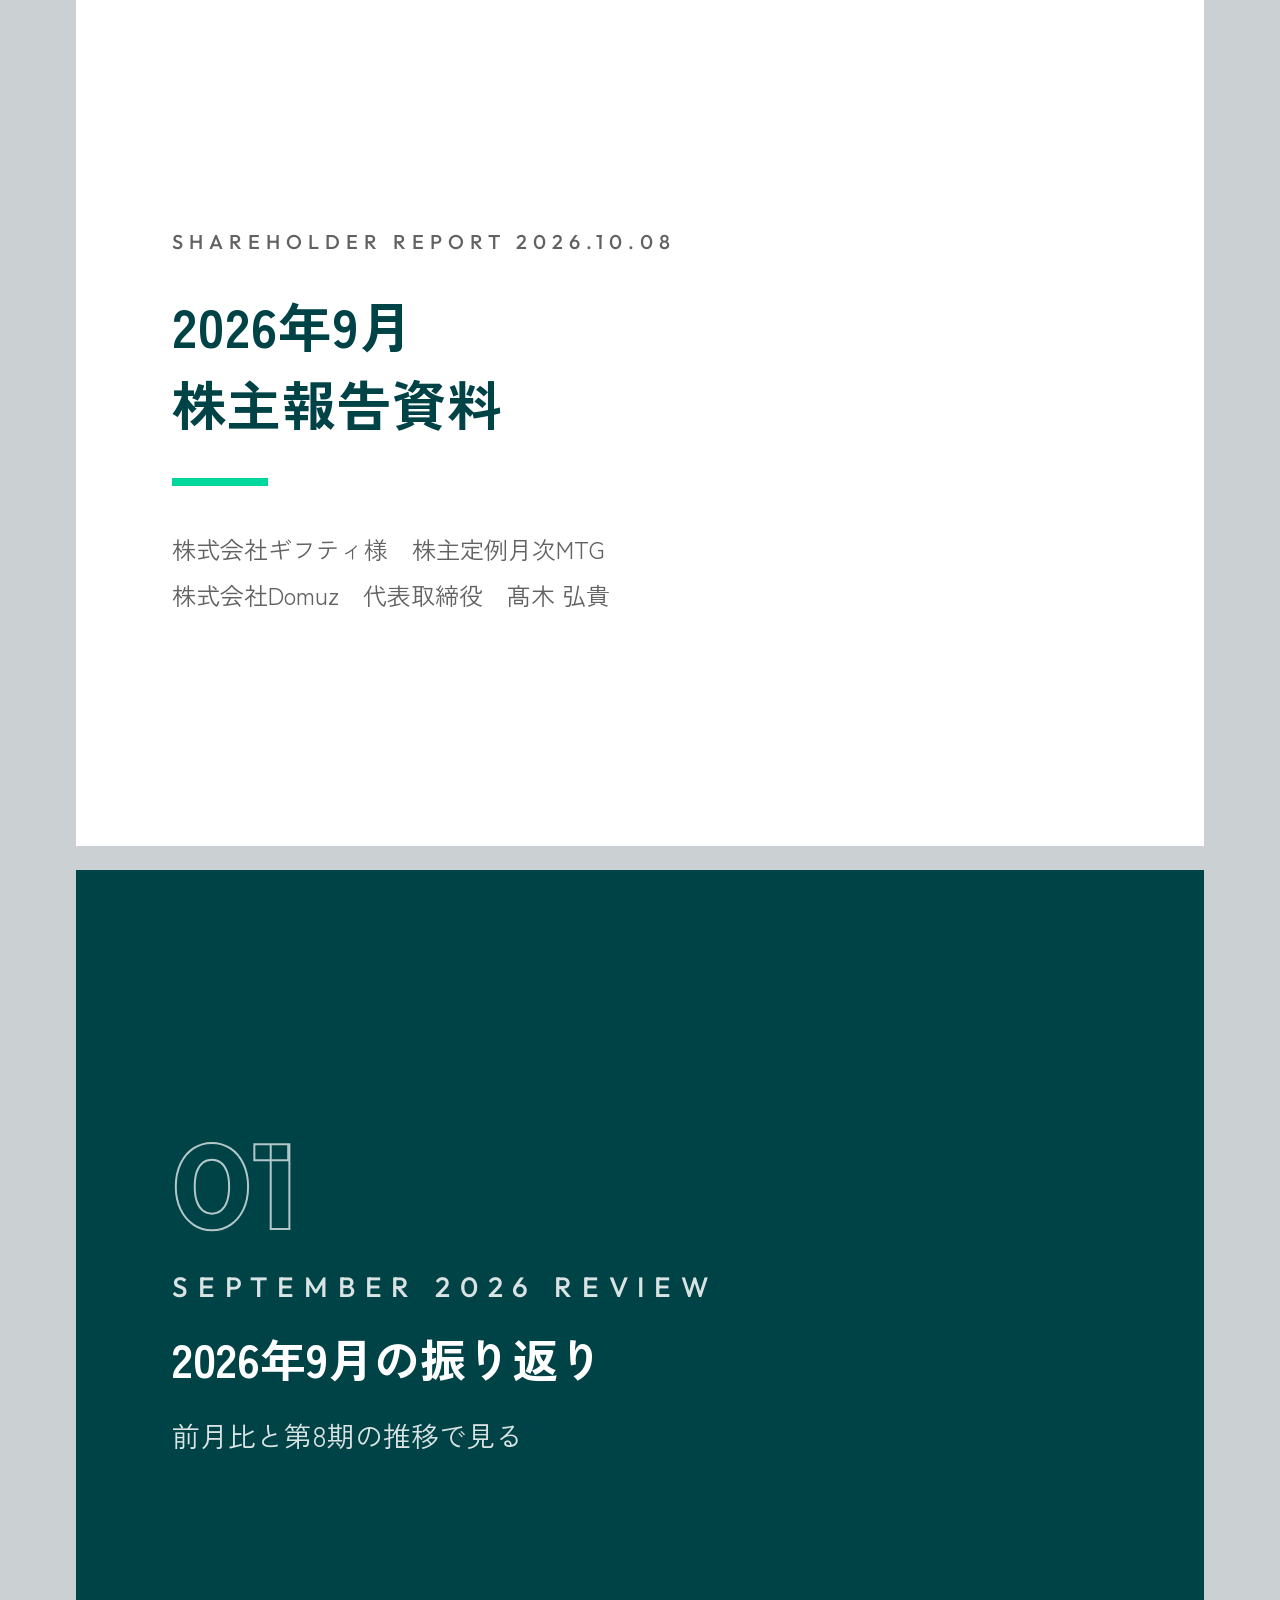
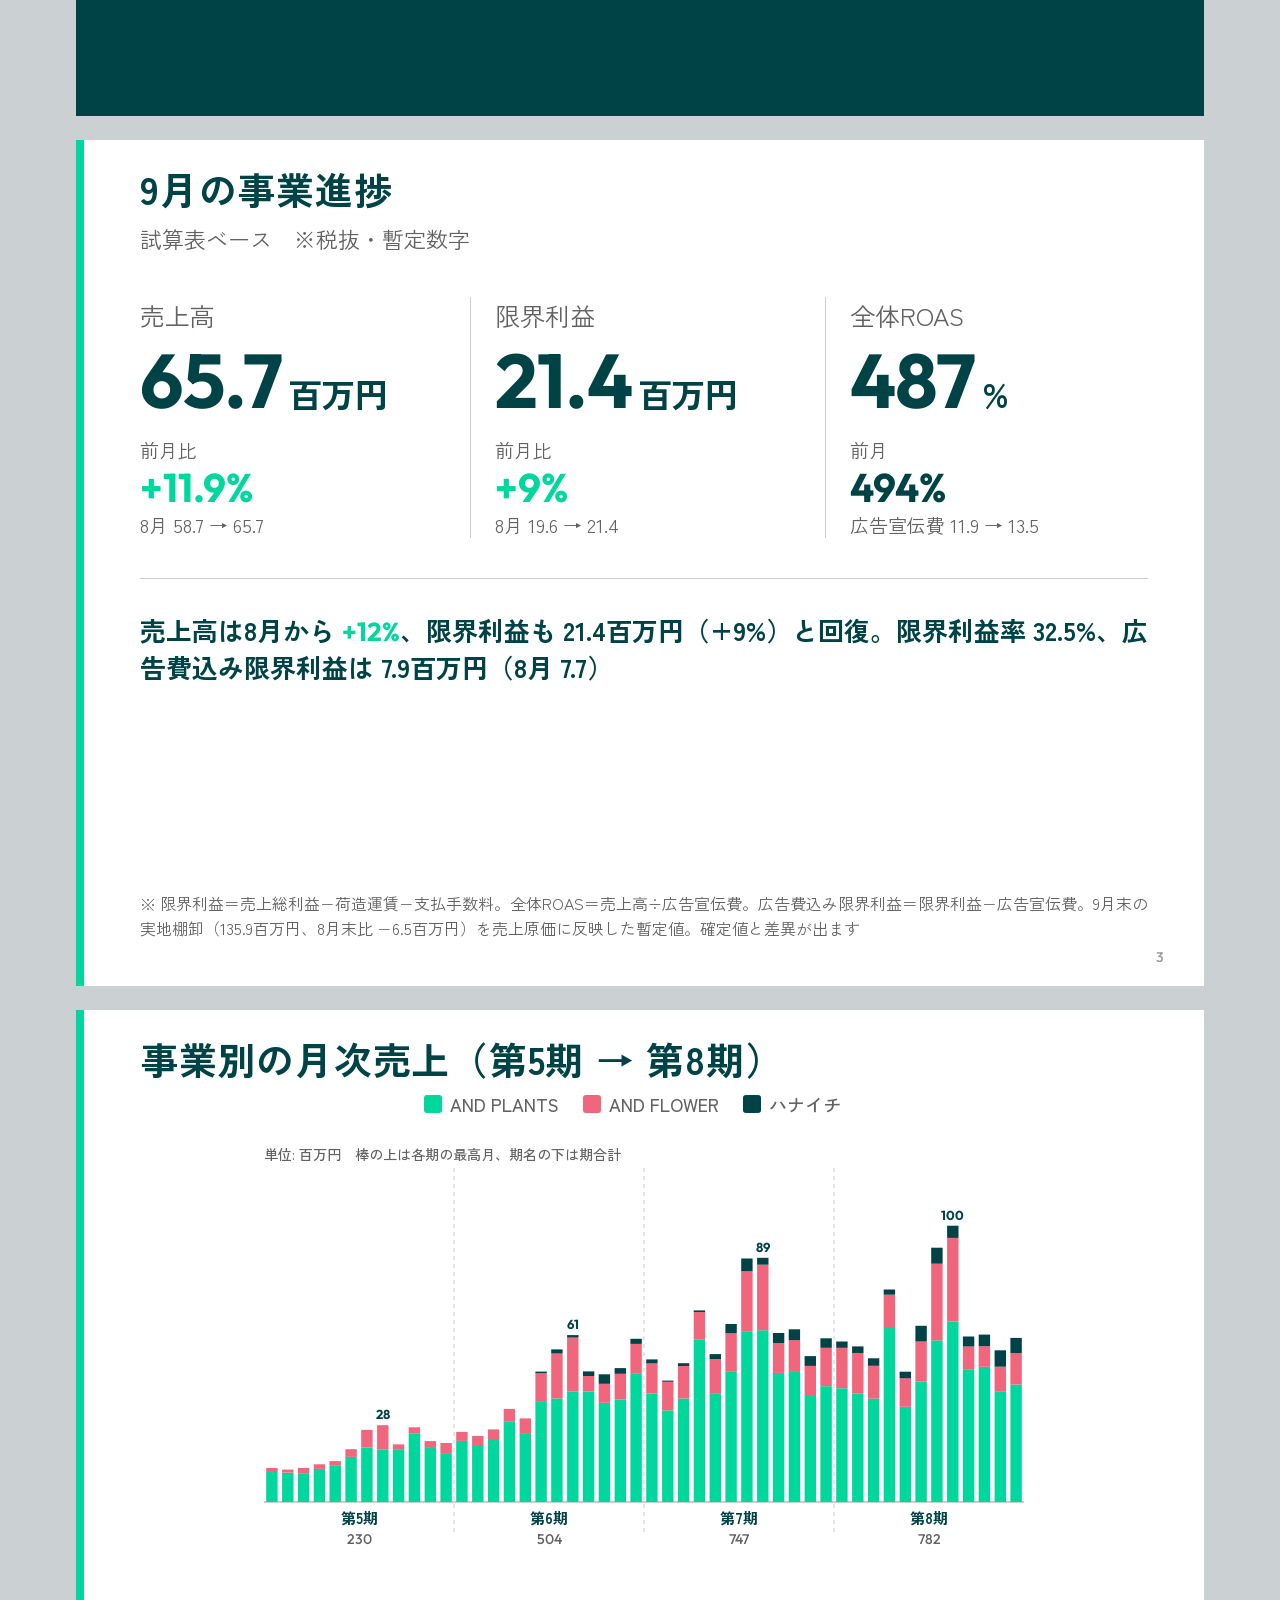
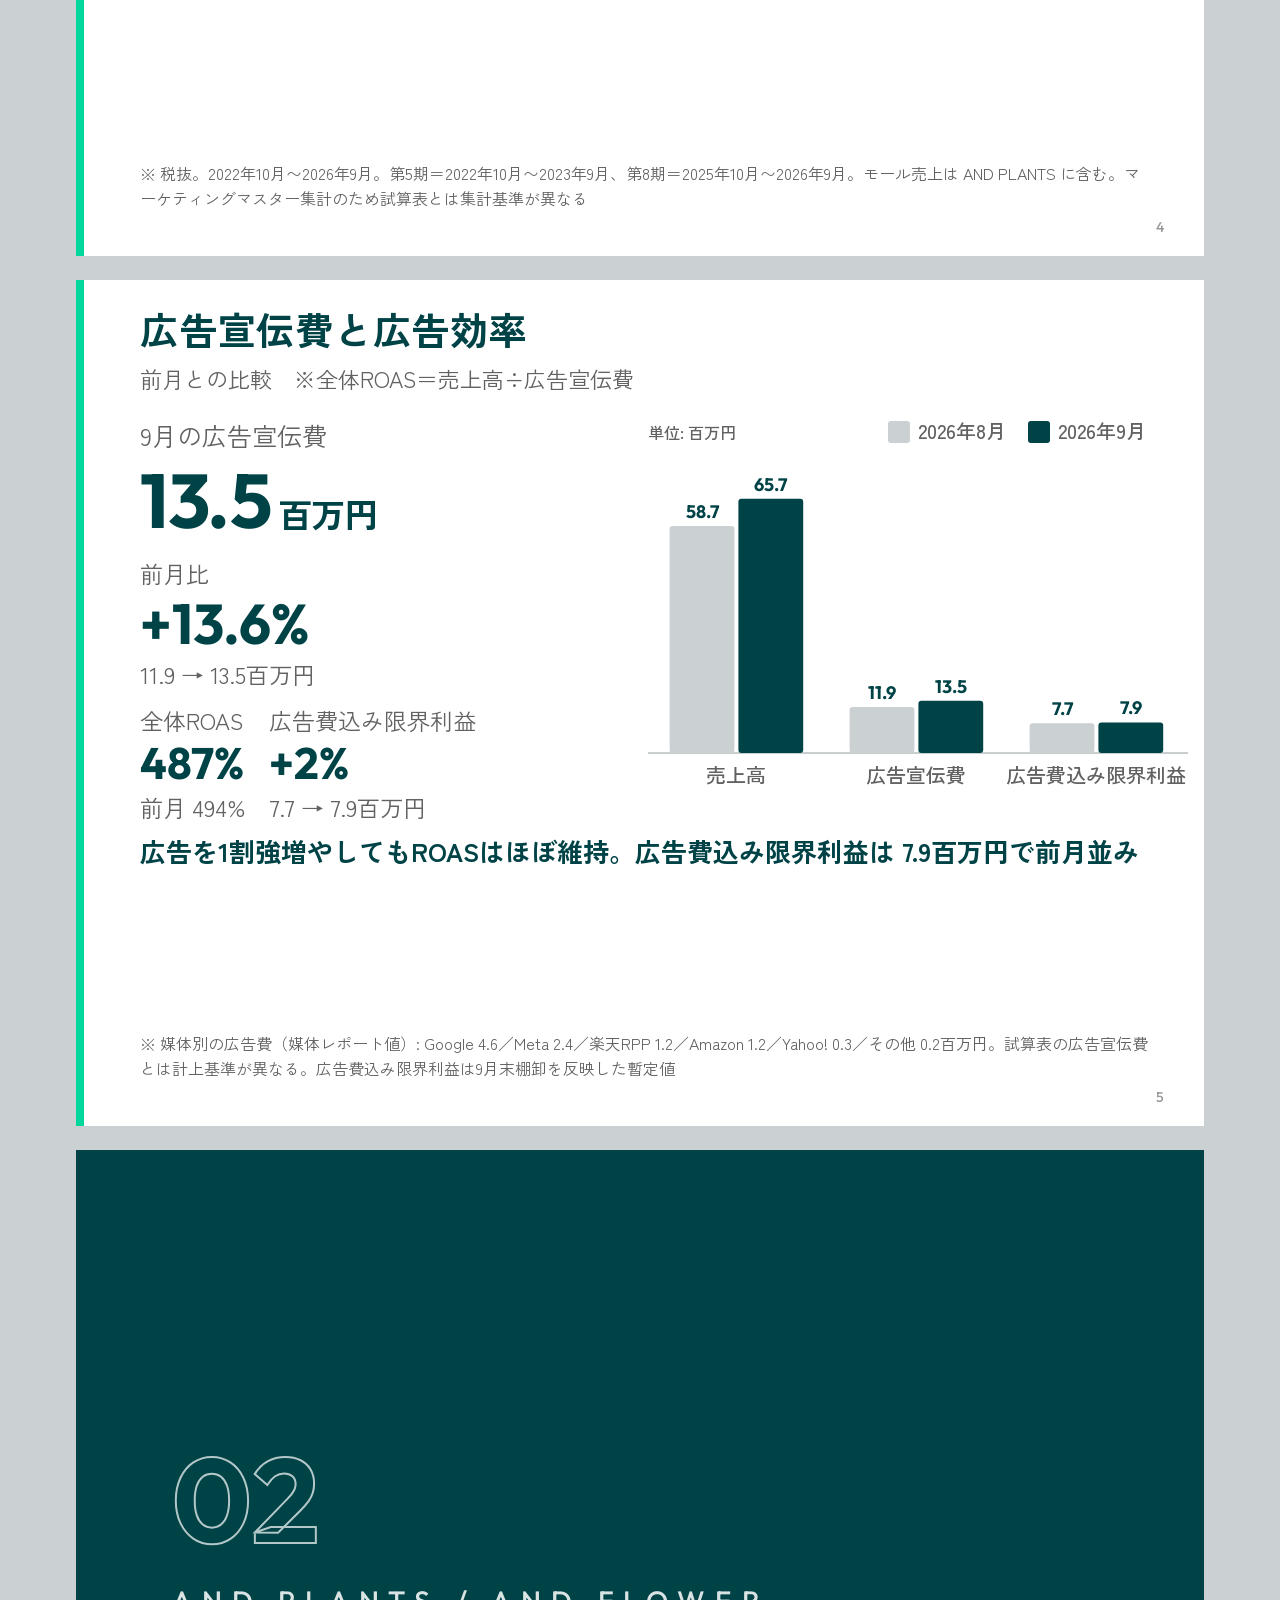
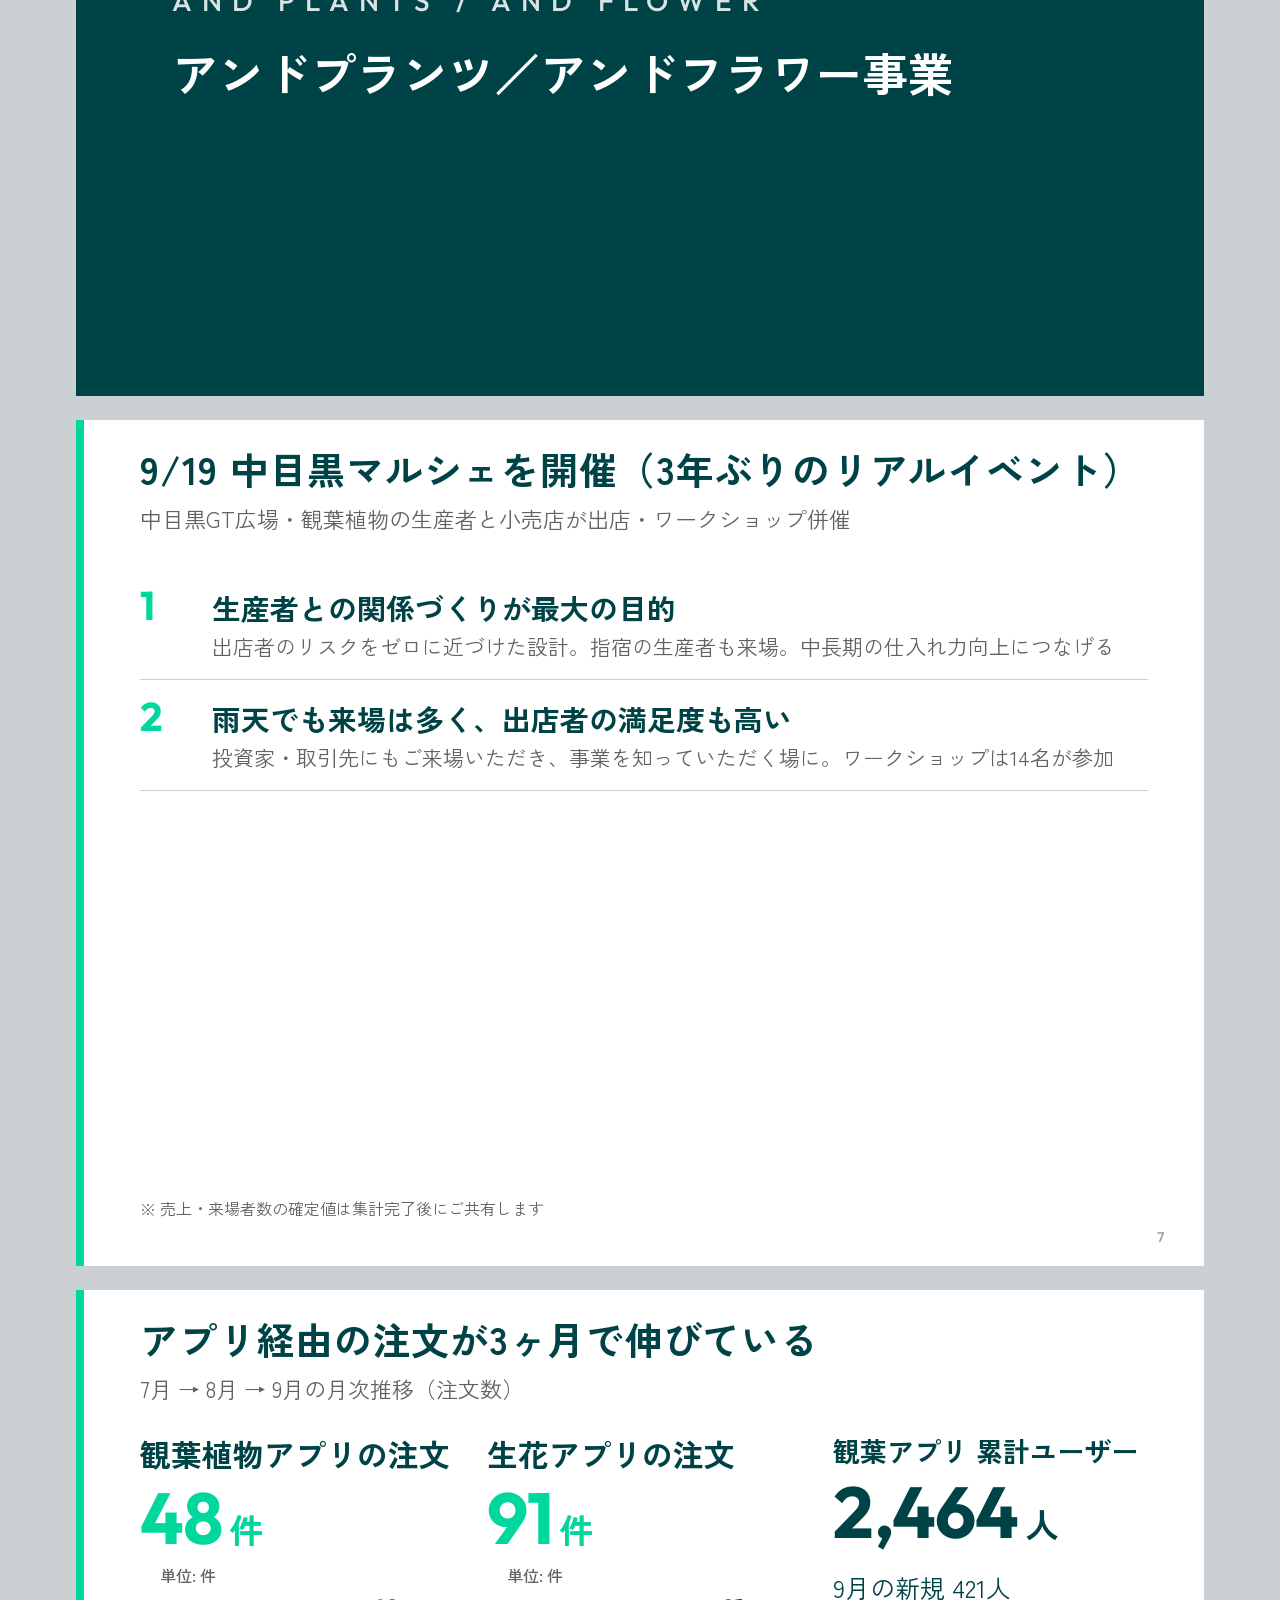
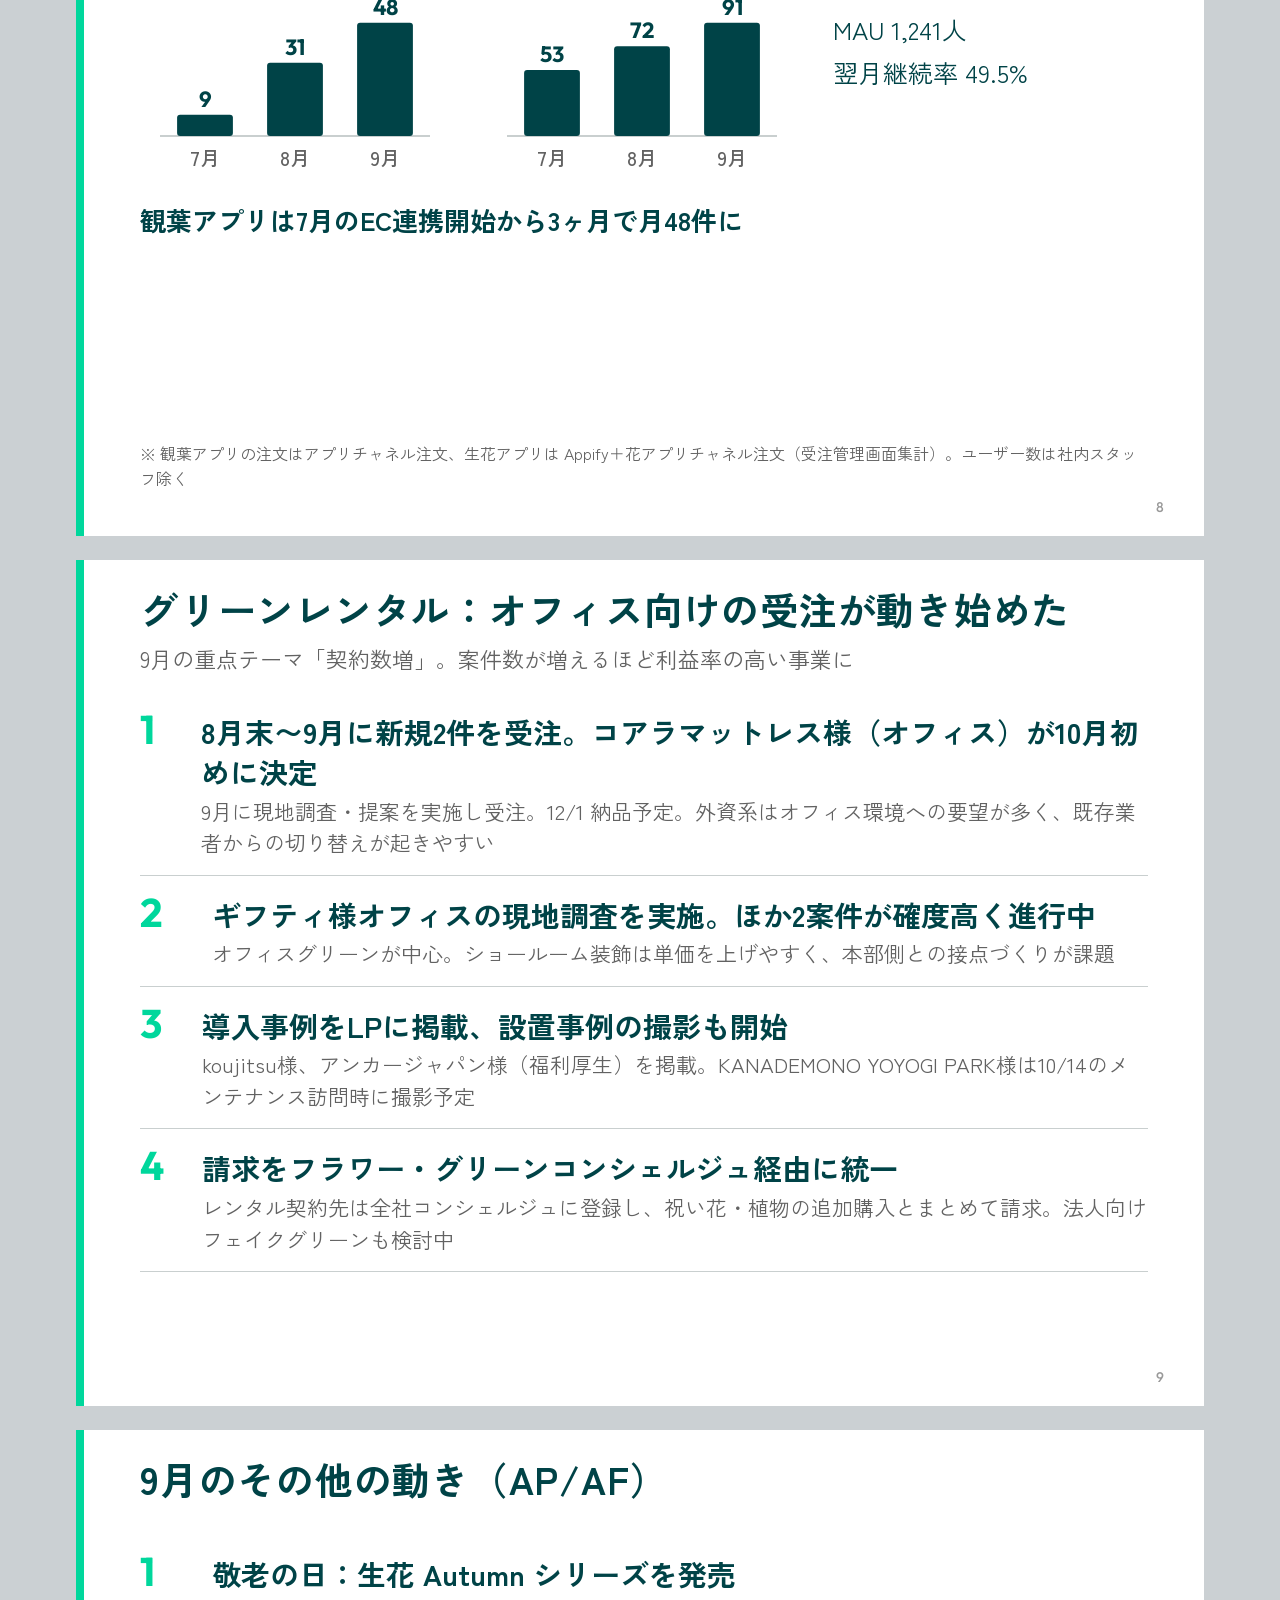
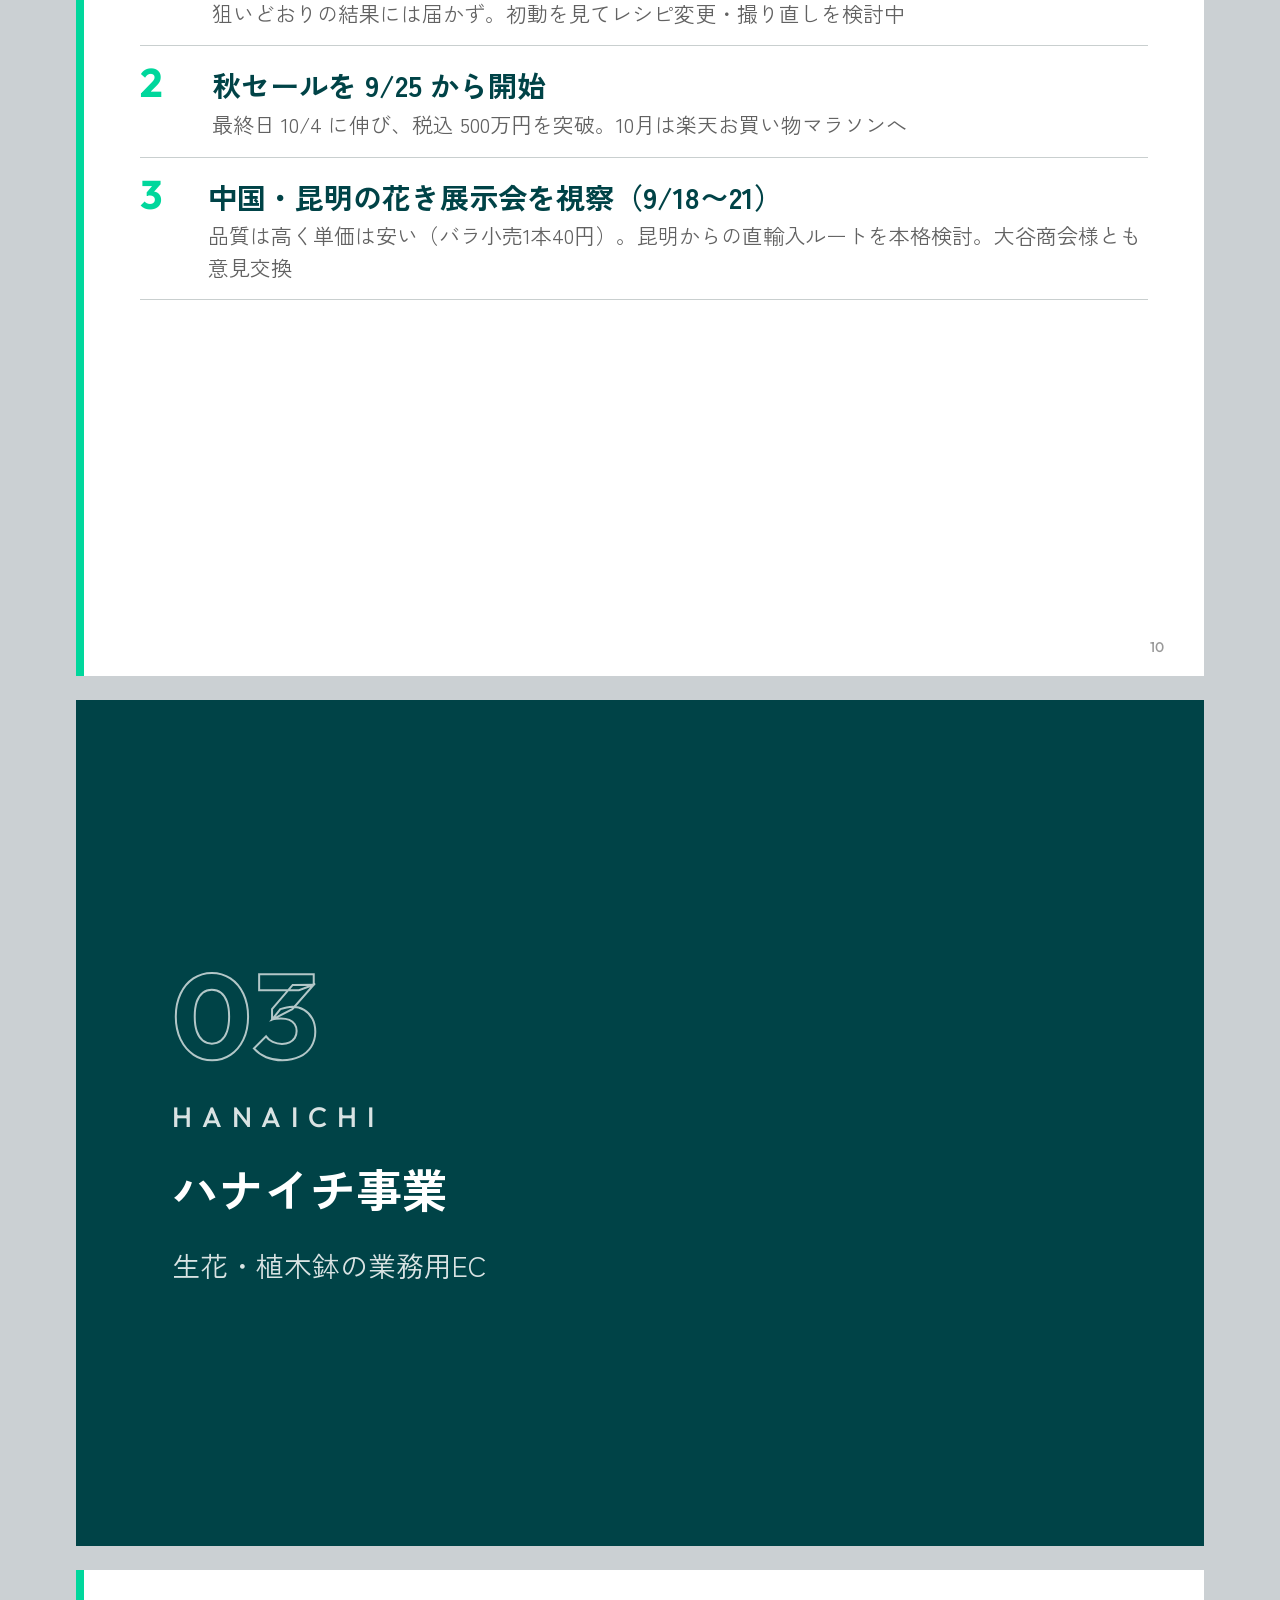
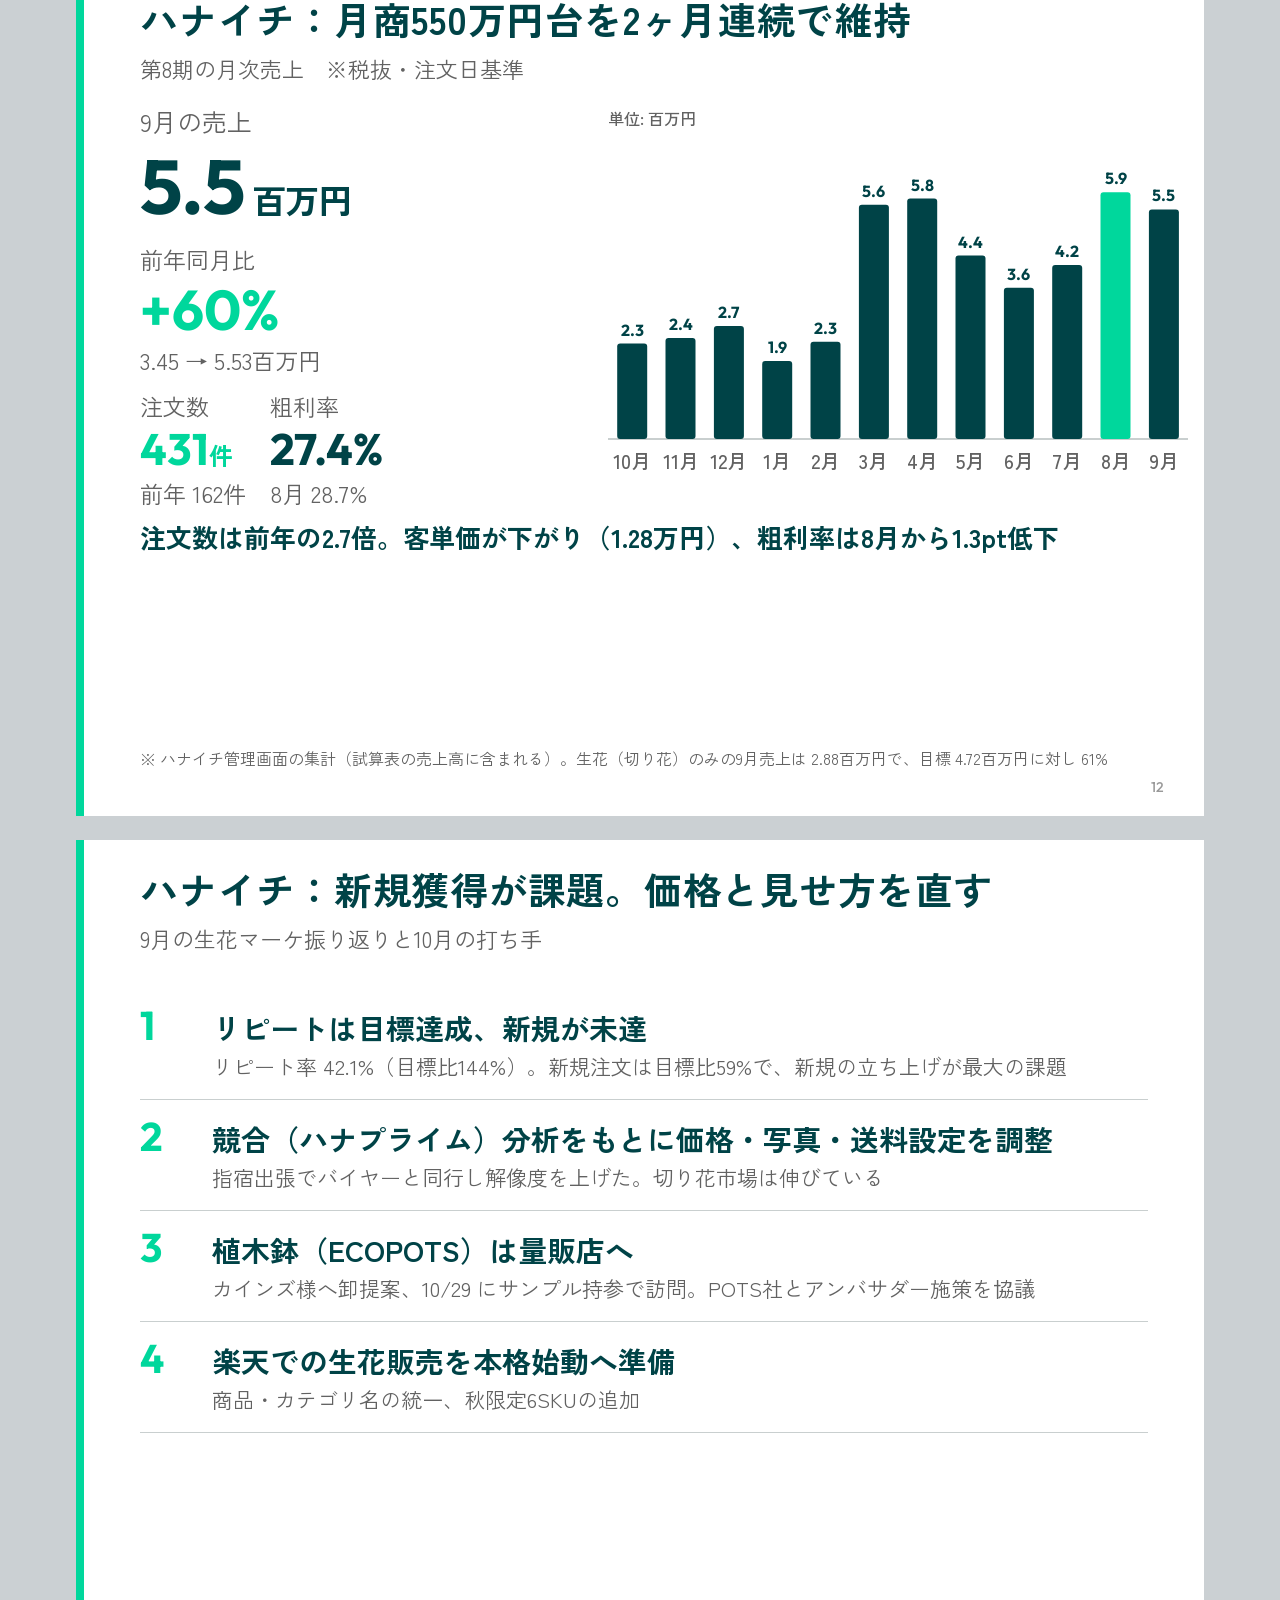
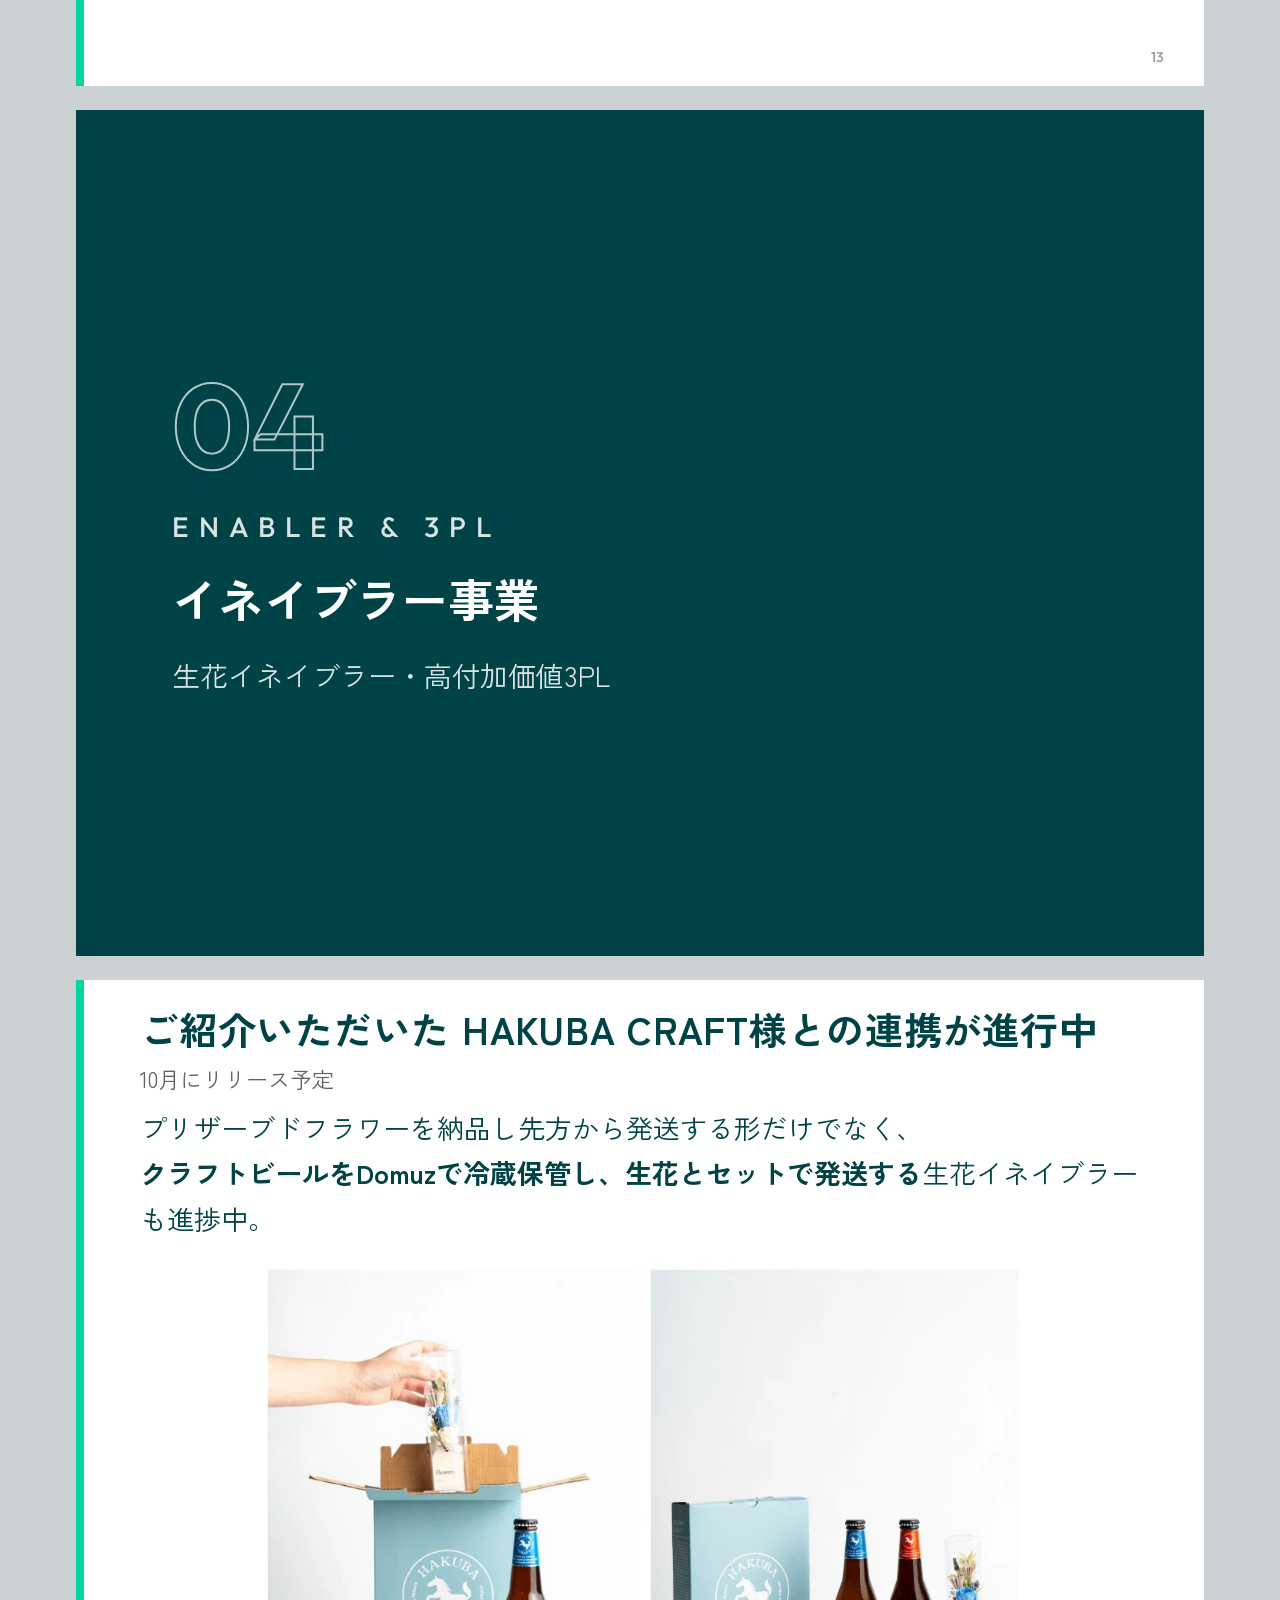
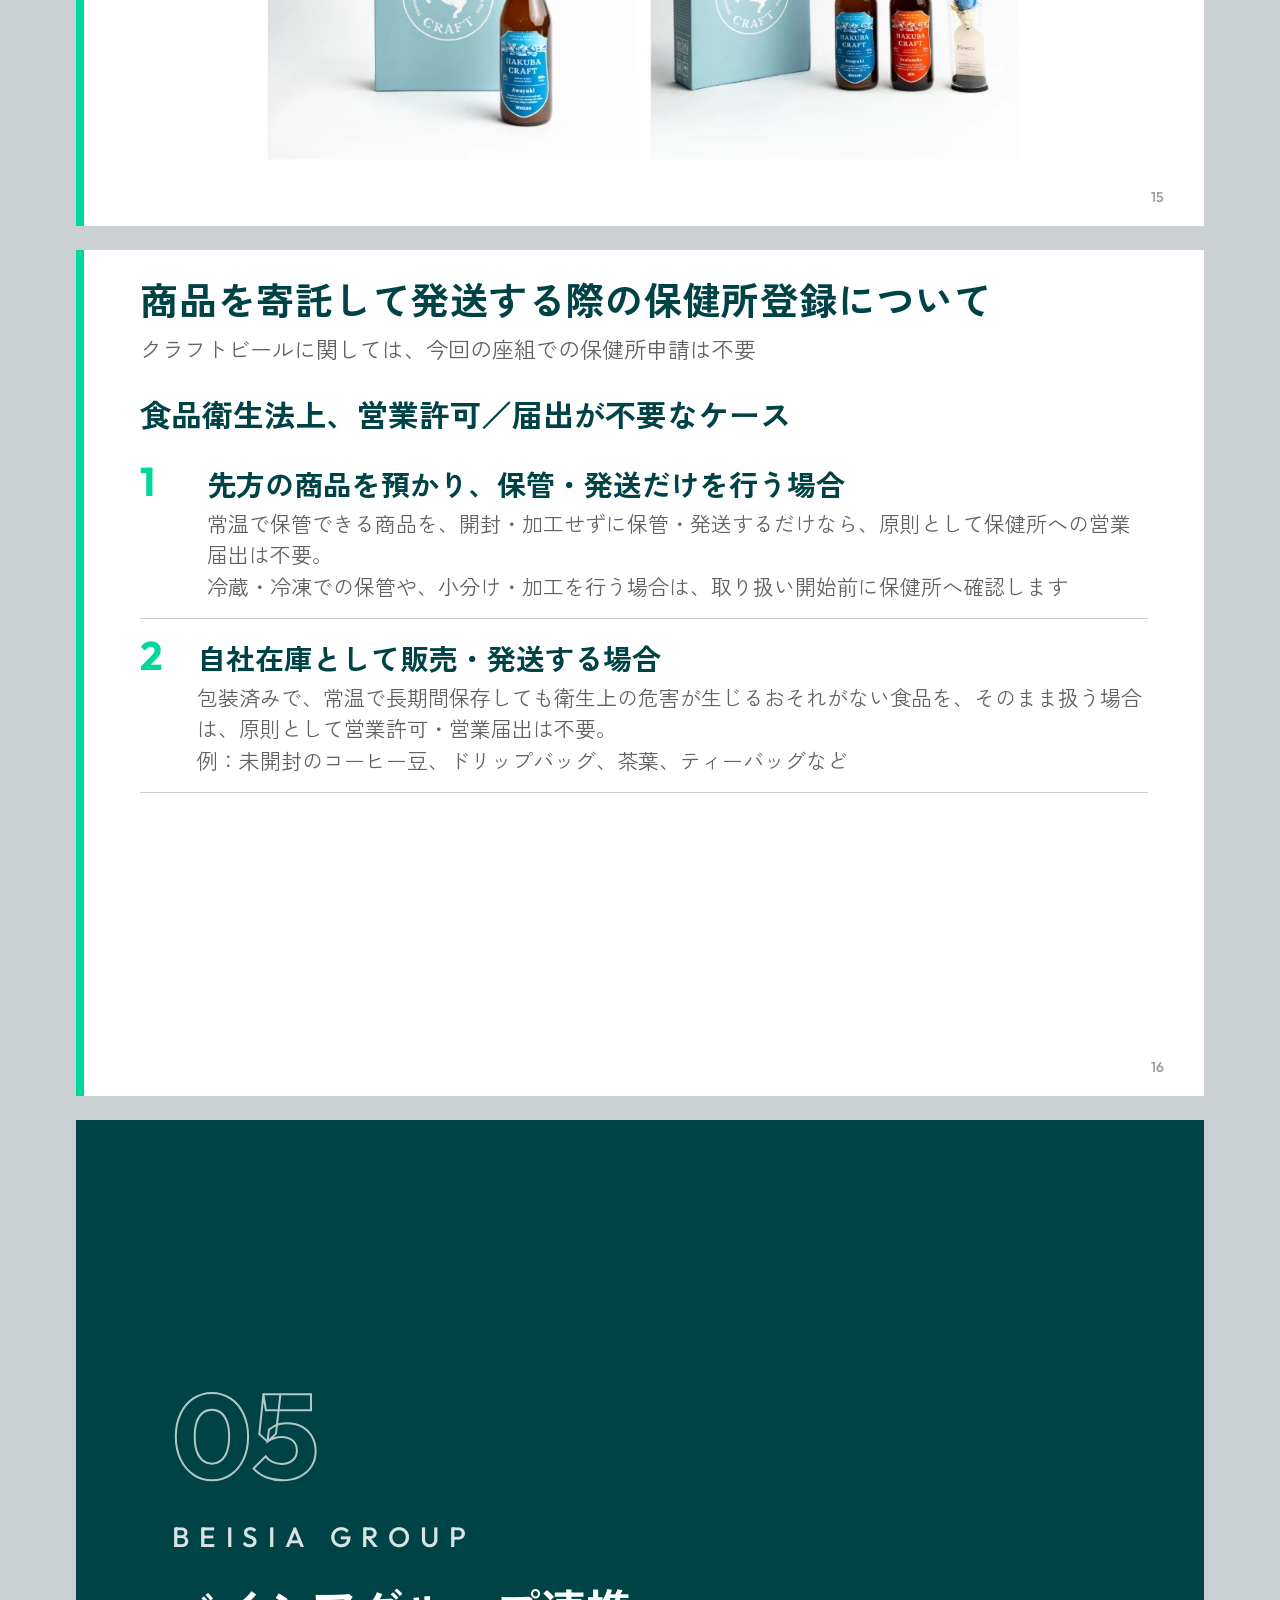
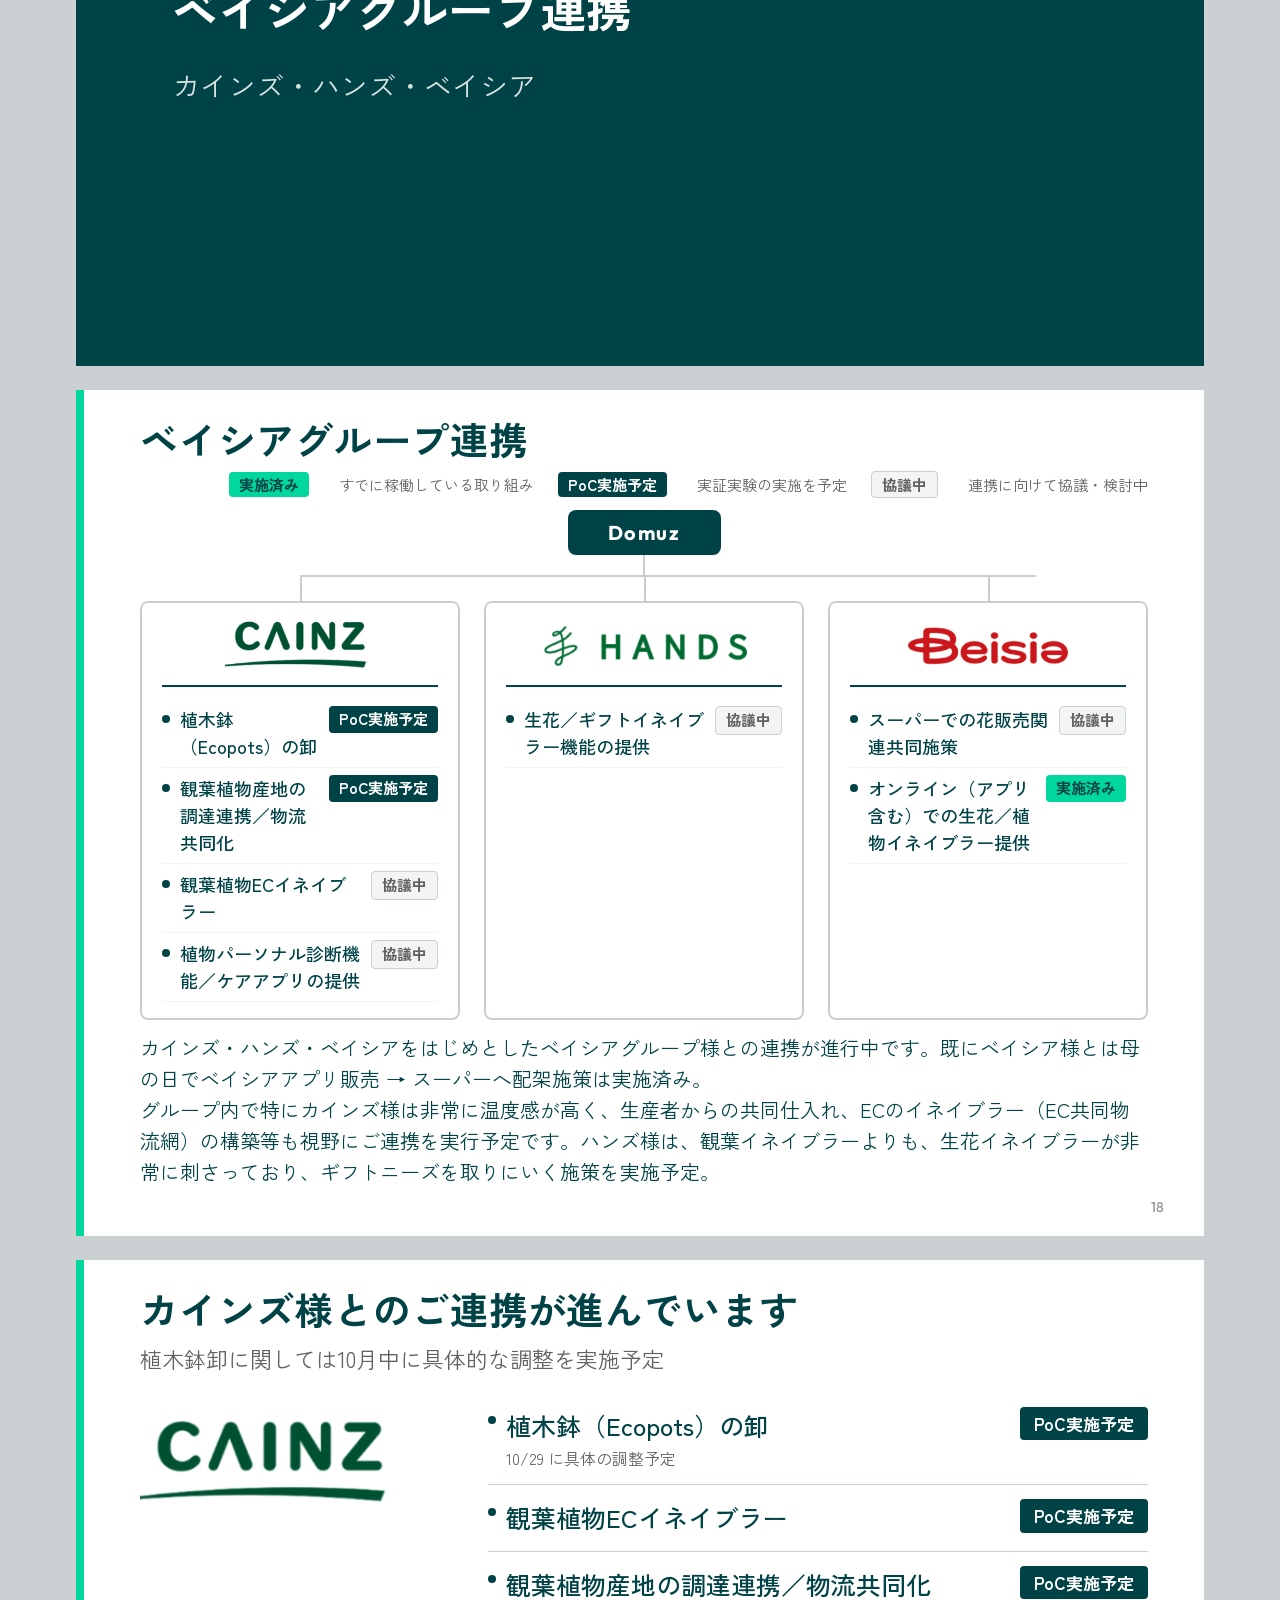
==== commit 026f592d: "株主報告 2026年9月: 9月末の実地棚卸（135,863,553円）を売上原価に反映し、限界利益を 21.4百万円に修正 Co-Authored-By: Claude Fable 5.1 <nor" ====
--- a/shareholder-2026-09/index.html
+++ b/shareholder-2026-09/index.html
@@ -258,8 +258,8 @@
     </div>
     <div>
       <div class="lbl">限界利益</div>
-      <div class="big" style="font-size: 76px;">27.9<small>百万円</small></div>
-      <div class="yoys"><div class="yoy"><div class="yl">前月比</div><div class="yv pos">+42%</div><div class="yn">8月 19.6 → 27.9</div></div></div>
+      <div class="big" style="font-size: 76px;">21.4<small>百万円</small></div>
+      <div class="yoys"><div class="yoy"><div class="yl">前月比</div><div class="yv pos">+9%</div><div class="yn">8月 19.6 → 21.4</div></div></div>
     </div>
     <div>
       <div class="lbl">全体ROAS</div>
@@ -268,8 +268,8 @@
     </div>
   </div>
   <div class="hr" style="margin-top: 40px;"></div>
-  <div class="line" style="margin-top: 0;">売上高・限界利益ともに8月から回復。限界利益率は 33% → <span class="arrow">42%</span> に改善し、広告費込み限界利益は 14.4百万円（8月 7.7）</div>
-  <div class="note">※ 限界利益＝売上総利益−荷造運賃−支払手数料。全体ROAS＝売上高÷広告宣伝費。広告費込み限界利益＝限界利益−広告宣伝費。試算表（10/8 時点）のため確定値と差異が出ます</div>
+  <div class="line" style="margin-top: 0;">売上高は8月から <span class="arrow">+12%</span>、限界利益も 21.4百万円（+9%）と回復。限界利益率 32.5%、広告費込み限界利益は 7.9百万円（8月 7.7）</div>
+  <div class="note">※ 限界利益＝売上総利益−荷造運賃−支払手数料。全体ROAS＝売上高÷広告宣伝費。広告費込み限界利益＝限界利益−広告宣伝費。9月末の実地棚卸（135.9百万円、8月末比 −6.5百万円）を売上原価に反映した暫定値。確定値と差異が出ます</div>
   <div class="pn">3</div>
 </section>
 
@@ -291,13 +291,13 @@
       <div class="yoy" style="margin-top: 12px;"><div class="yl">前月比</div><div class="yv">+13.6%</div><div class="yn">11.9 → 13.5百万円</div></div>
       <div class="yoys" style="margin-top: 12px; gap: 24px;">
         <div class="yoy" style="min-width: 0;"><div class="yl">全体ROAS</div><div class="yv" style="font-size: 44px;">487%</div><div class="yn">前月 494%</div></div>
-        <div class="yoy" style="min-width: 0;"><div class="yl">広告費込み限界利益</div><div class="yv pos" style="font-size: 44px;">1.9倍</div><div class="yn">7.7 → 14.4百万円</div></div>
+        <div class="yoy" style="min-width: 0;"><div class="yl">広告費込み限界利益</div><div class="yv" style="font-size: 44px;">+2%</div><div class="yn">7.7 → 7.9百万円</div></div>
       </div>
     </div>
-    <div style="flex: 1;"><svg viewBox="0 0 560 380" width="560" height="380" xmlns="http://www.w3.org/2000/svg"><line x1="20" y1="336" x2="560" y2="336" stroke="var(--border-light)" stroke-width="2"/><text x="20" y="22" font-size="16" fill="var(--text-secondary)" style="font-family:var(--font-ja);">単位: 百万円</text><rect x="41.6" y="108.9" width="64.8" height="227.1" fill="var(--bg-gray)" rx="3"/><text x="74.0" y="100.9" text-anchor="middle" font-size="18" font-weight="700" fill="var(--brand-primary)" style="font-family:var(--font-en);">58.7</text><rect x="110.4" y="81.8" width="64.8" height="254.2" fill="var(--brand-primary)" rx="3"/><text x="142.8" y="73.8" text-anchor="middle" font-size="18" font-weight="700" fill="var(--brand-primary)" style="font-family:var(--font-en);">65.7</text><text x="108.4" y="366" text-anchor="middle" font-size="20" fill="var(--text-secondary)" style="font-family:var(--font-ja);">売上高</text><rect x="221.6" y="290.0" width="64.8" height="46.0" fill="var(--bg-gray)" rx="3"/><text x="254.0" y="282.0" text-anchor="middle" font-size="18" font-weight="700" fill="var(--brand-primary)" style="font-family:var(--font-en);">11.9</text><rect x="290.4" y="283.8" width="64.8" height="52.2" fill="var(--brand-primary)" rx="3"/><text x="322.8" y="275.8" text-anchor="middle" font-size="18" font-weight="700" fill="var(--brand-primary)" style="font-family:var(--font-en);">13.5</text><text x="288.4" y="366" text-anchor="middle" font-size="20" fill="var(--text-secondary)" style="font-family:var(--font-ja);">広告宣伝費</text><rect x="401.6" y="306.2" width="64.8" height="29.8" fill="var(--bg-gray)" rx="3"/><text x="434.0" y="298.2" text-anchor="middle" font-size="18" font-weight="700" fill="var(--brand-primary)" style="font-family:var(--font-en);">7.7</text><rect x="470.4" y="280.3" width="64.8" height="55.7" fill="var(--brand-primary)" rx="3"/><text x="502.8" y="272.3" text-anchor="middle" font-size="18" font-weight="700" fill="var(--brand-primary)" style="font-family:var(--font-en);">14.4</text><text x="468.4" y="366" text-anchor="middle" font-size="20" fill="var(--text-secondary)" style="font-family:var(--font-ja);">広告費込み限界利益</text><rect x="260" y="4" width="22" height="22" fill="var(--bg-gray)" rx="3"/><text x="290" y="22" font-size="20" fill="var(--text-secondary)" style="font-family:var(--font-ja);">2026年8月</text><rect x="400" y="4" width="22" height="22" fill="var(--brand-primary)" rx="3"/><text x="430" y="22" font-size="20" fill="var(--text-secondary)" style="font-family:var(--font-ja);">2026年9月</text></svg></div>
-  </div>
-  <div class="line" style="margin-top: 8px;">広告を1割強増やし、ROASをほぼ維持したまま広告費込み限界利益を倍増させた</div>
-  <div class="note">※ 媒体別の広告費（媒体レポート値）: Google 4.6／Meta 2.4／楽天RPP 1.2／Amazon 1.2／Yahoo! 0.3／その他 0.2百万円。試算表の広告宣伝費とは計上基準が異なる</div>
+    <div style="flex: 1;"><svg viewBox="0 0 560 380" width="560" height="380" xmlns="http://www.w3.org/2000/svg"><line x1="20" y1="336" x2="560" y2="336" stroke="var(--border-light)" stroke-width="2"/><text x="20" y="22" font-size="16" fill="var(--text-secondary)" style="font-family:var(--font-ja);">単位: 百万円</text><rect x="41.6" y="108.9" width="64.8" height="227.1" fill="var(--bg-gray)" rx="3"/><text x="74.0" y="100.9" text-anchor="middle" font-size="18" font-weight="700" fill="var(--brand-primary)" style="font-family:var(--font-en);">58.7</text><rect x="110.4" y="81.8" width="64.8" height="254.2" fill="var(--brand-primary)" rx="3"/><text x="142.8" y="73.8" text-anchor="middle" font-size="18" font-weight="700" fill="var(--brand-primary)" style="font-family:var(--font-en);">65.7</text><text x="108.4" y="366" text-anchor="middle" font-size="20" fill="var(--text-secondary)" style="font-family:var(--font-ja);">売上高</text><rect x="221.6" y="290.0" width="64.8" height="46.0" fill="var(--bg-gray)" rx="3"/><text x="254.0" y="282.0" text-anchor="middle" font-size="18" font-weight="700" fill="var(--brand-primary)" style="font-family:var(--font-en);">11.9</text><rect x="290.4" y="283.8" width="64.8" height="52.2" fill="var(--brand-primary)" rx="3"/><text x="322.8" y="275.8" text-anchor="middle" font-size="18" font-weight="700" fill="var(--brand-primary)" style="font-family:var(--font-en);">13.5</text><text x="288.4" y="366" text-anchor="middle" font-size="20" fill="var(--text-secondary)" style="font-family:var(--font-ja);">広告宣伝費</text><rect x="401.6" y="306.2" width="64.8" height="29.8" fill="var(--bg-gray)" rx="3"/><text x="434.0" y="298.2" text-anchor="middle" font-size="18" font-weight="700" fill="var(--brand-primary)" style="font-family:var(--font-en);">7.7</text><rect x="470.4" y="305.4" width="64.8" height="30.6" fill="var(--brand-primary)" rx="3"/><text x="502.8" y="297.4" text-anchor="middle" font-size="18" font-weight="700" fill="var(--brand-primary)" style="font-family:var(--font-en);">7.9</text><text x="468.4" y="366" text-anchor="middle" font-size="20" fill="var(--text-secondary)" style="font-family:var(--font-ja);">広告費込み限界利益</text><rect x="260" y="4" width="22" height="22" fill="var(--bg-gray)" rx="3"/><text x="290" y="22" font-size="20" fill="var(--text-secondary)" style="font-family:var(--font-ja);">2026年8月</text><rect x="400" y="4" width="22" height="22" fill="var(--brand-primary)" rx="3"/><text x="430" y="22" font-size="20" fill="var(--text-secondary)" style="font-family:var(--font-ja);">2026年9月</text></svg></div>
+  </div>
+  <div class="line" style="margin-top: 8px;">広告を1割強増やしてもROASはほぼ維持。広告費込み限界利益は 7.9百万円で前月並み</div>
+  <div class="note">※ 媒体別の広告費（媒体レポート値）: Google 4.6／Meta 2.4／楽天RPP 1.2／Amazon 1.2／Yahoo! 0.3／その他 0.2百万円。試算表の広告宣伝費とは計上基準が異なる。広告費込み限界利益は9月末棚卸を反映した暫定値</div>
   <div class="pn">5</div>
 </section>
 
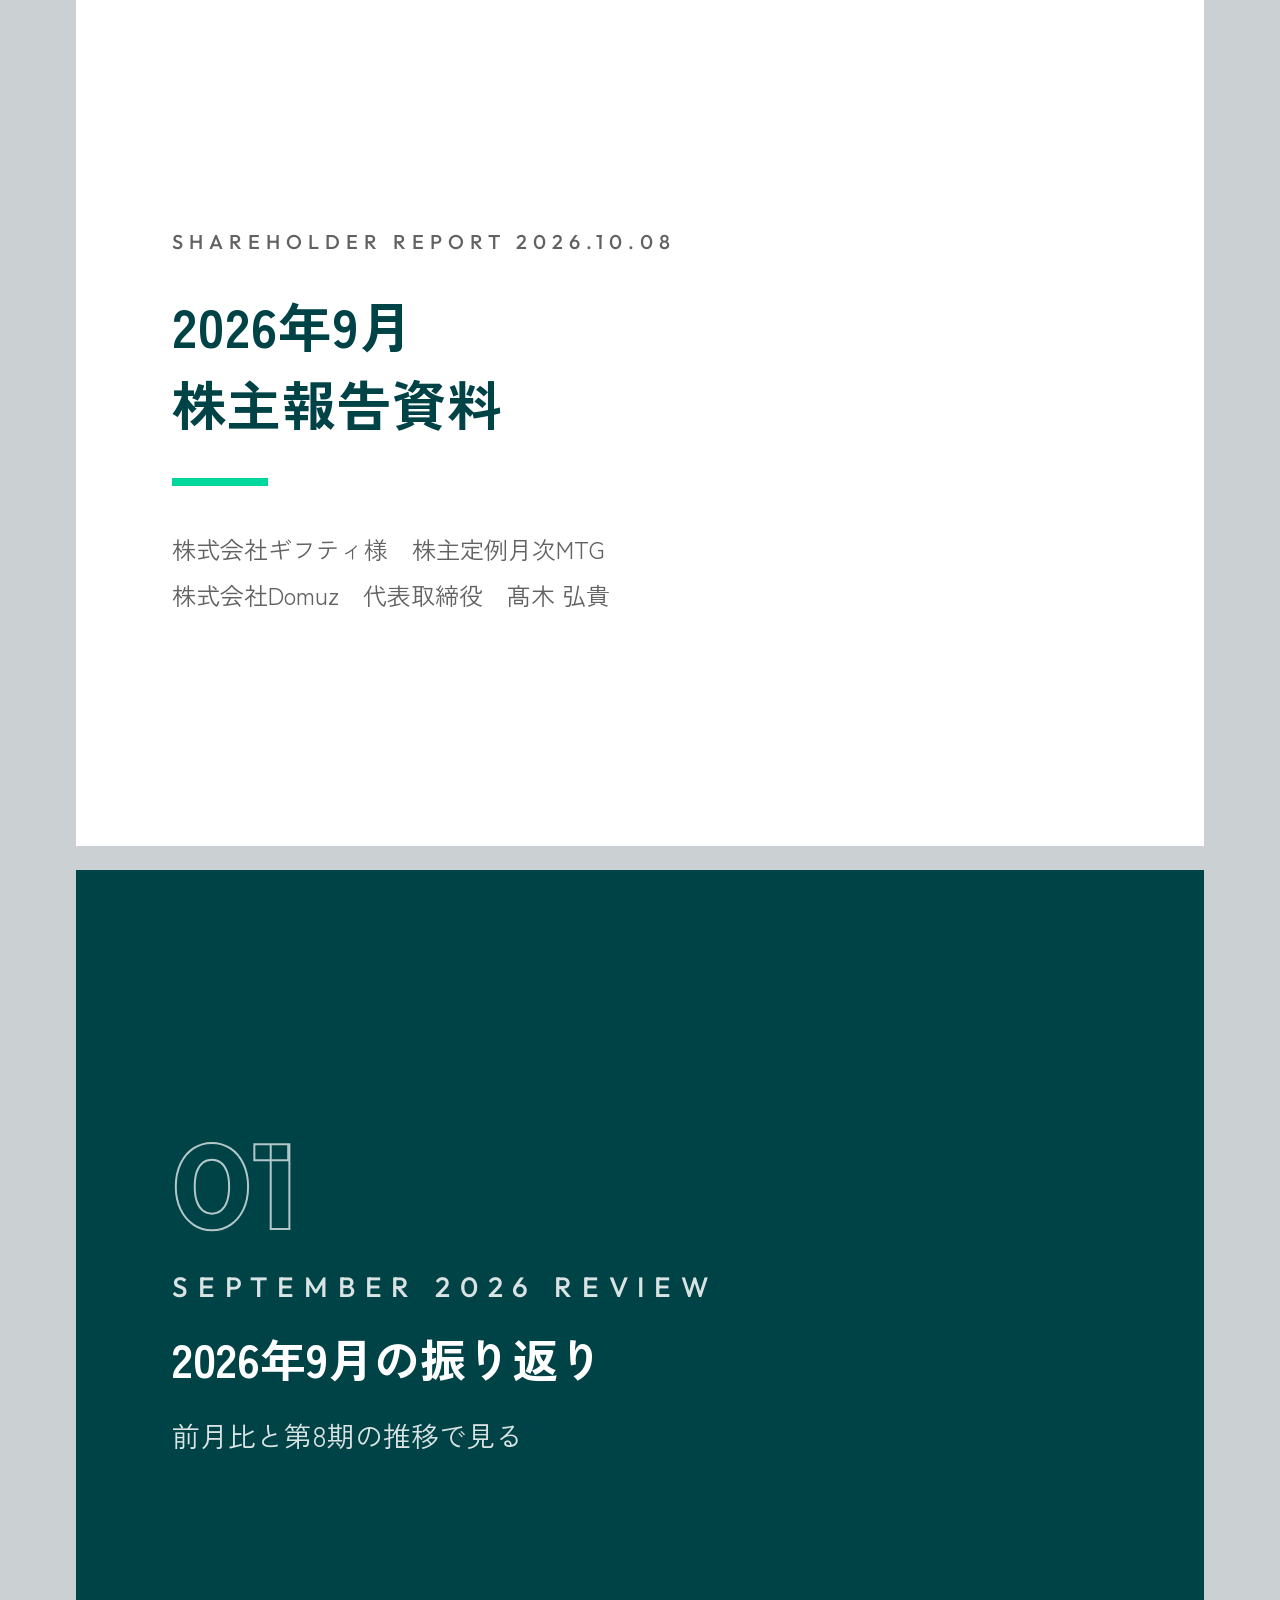
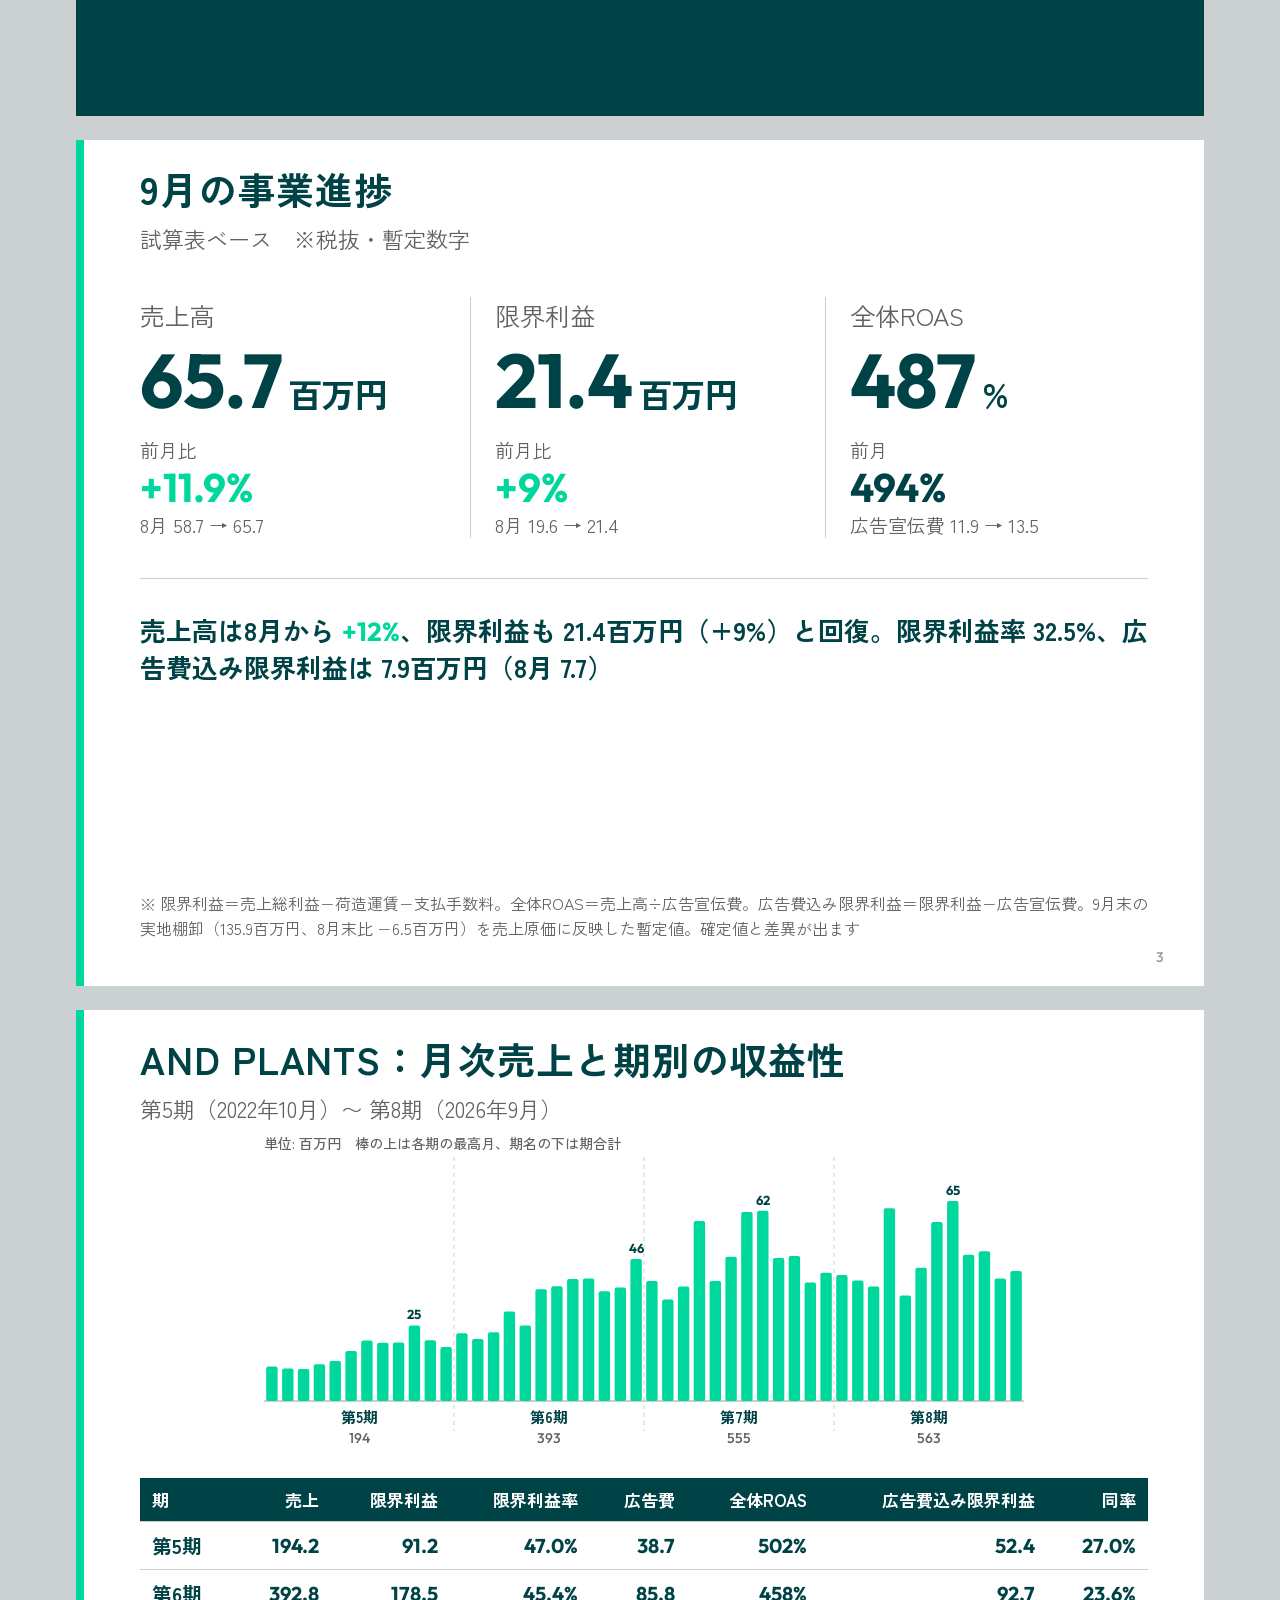
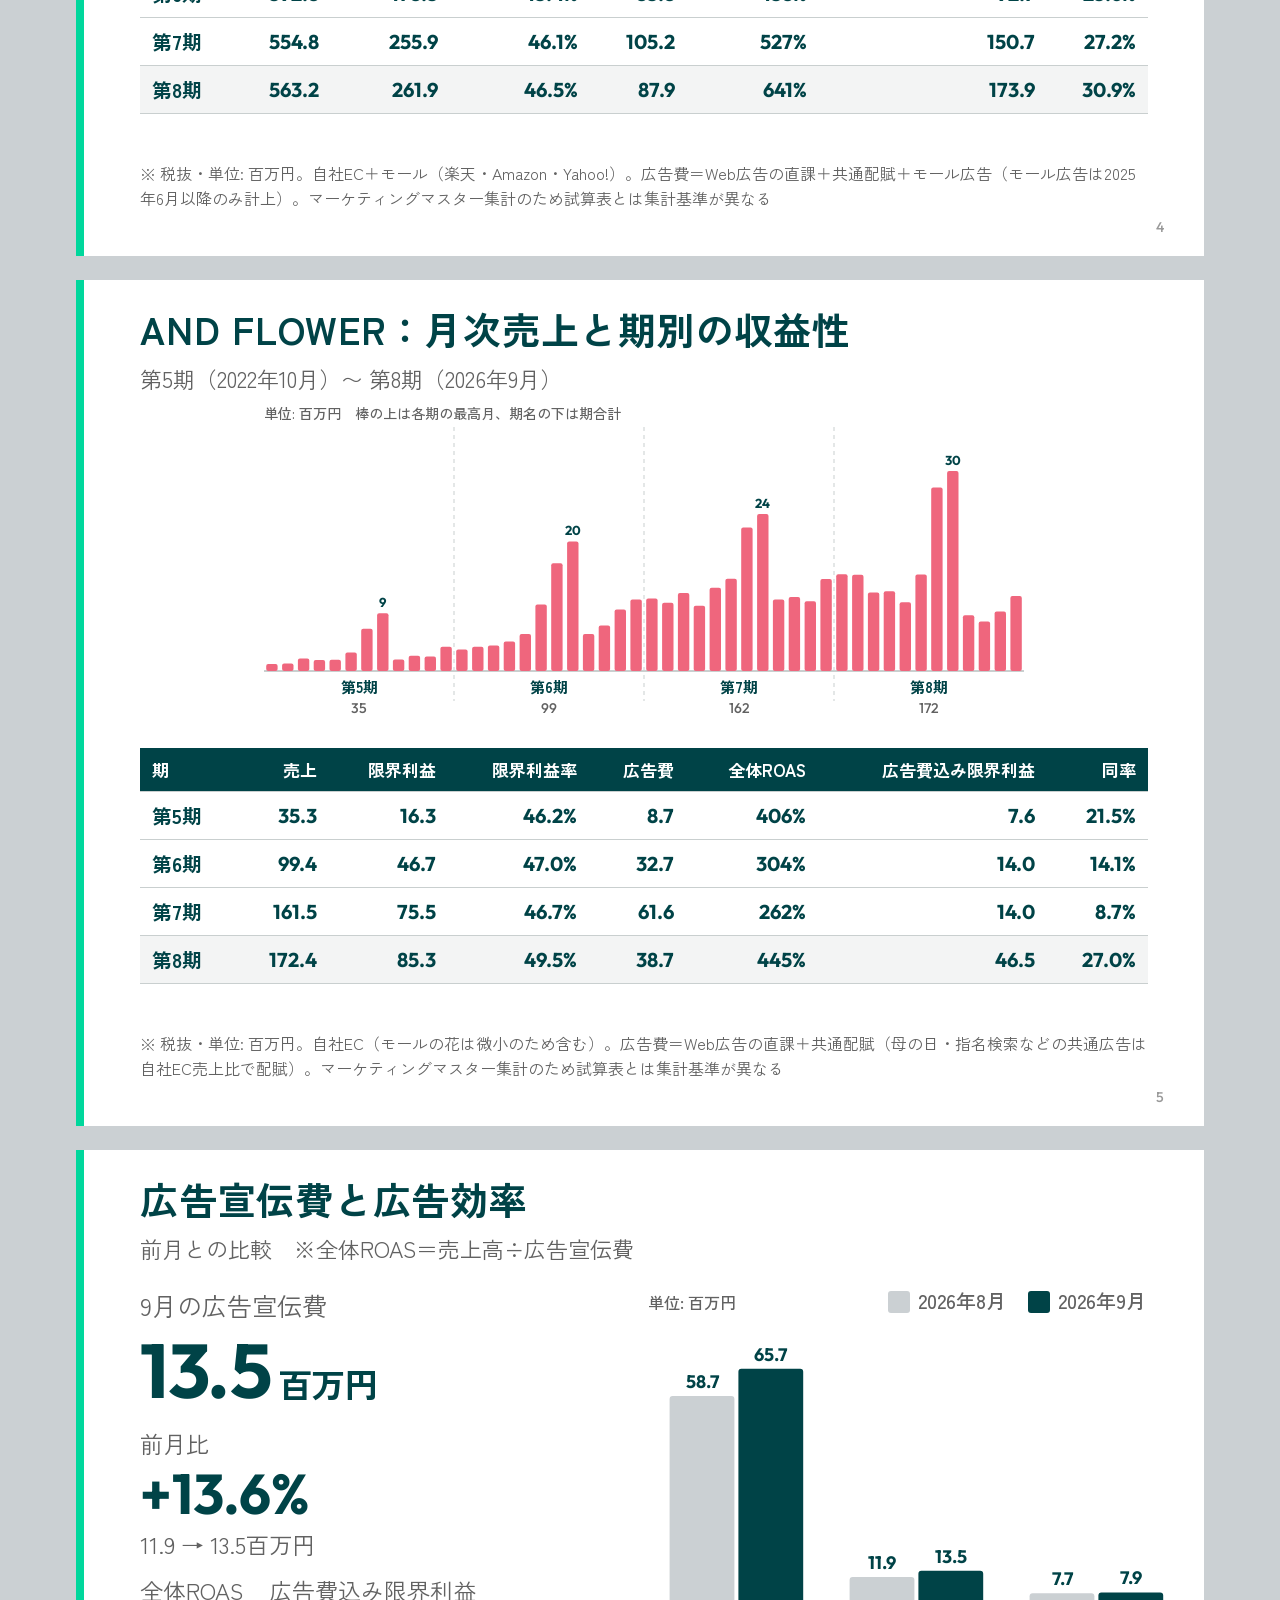
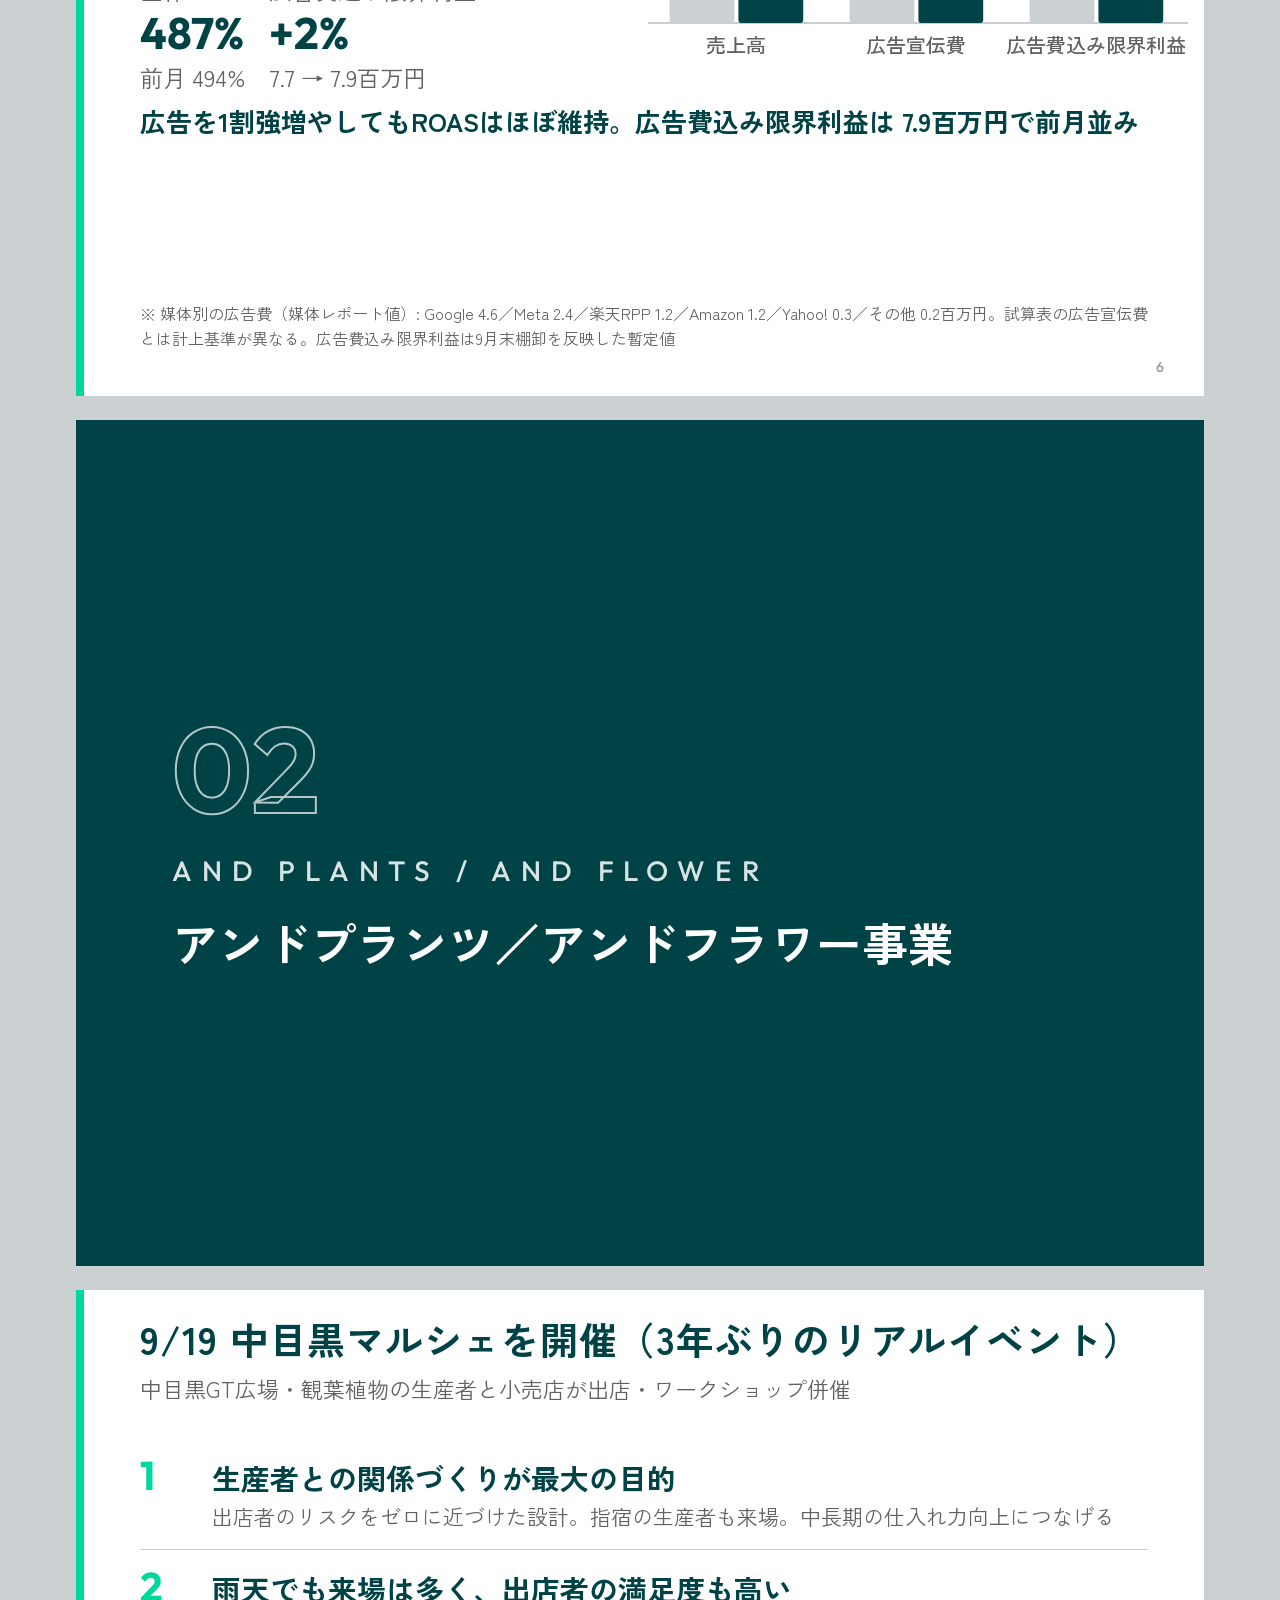
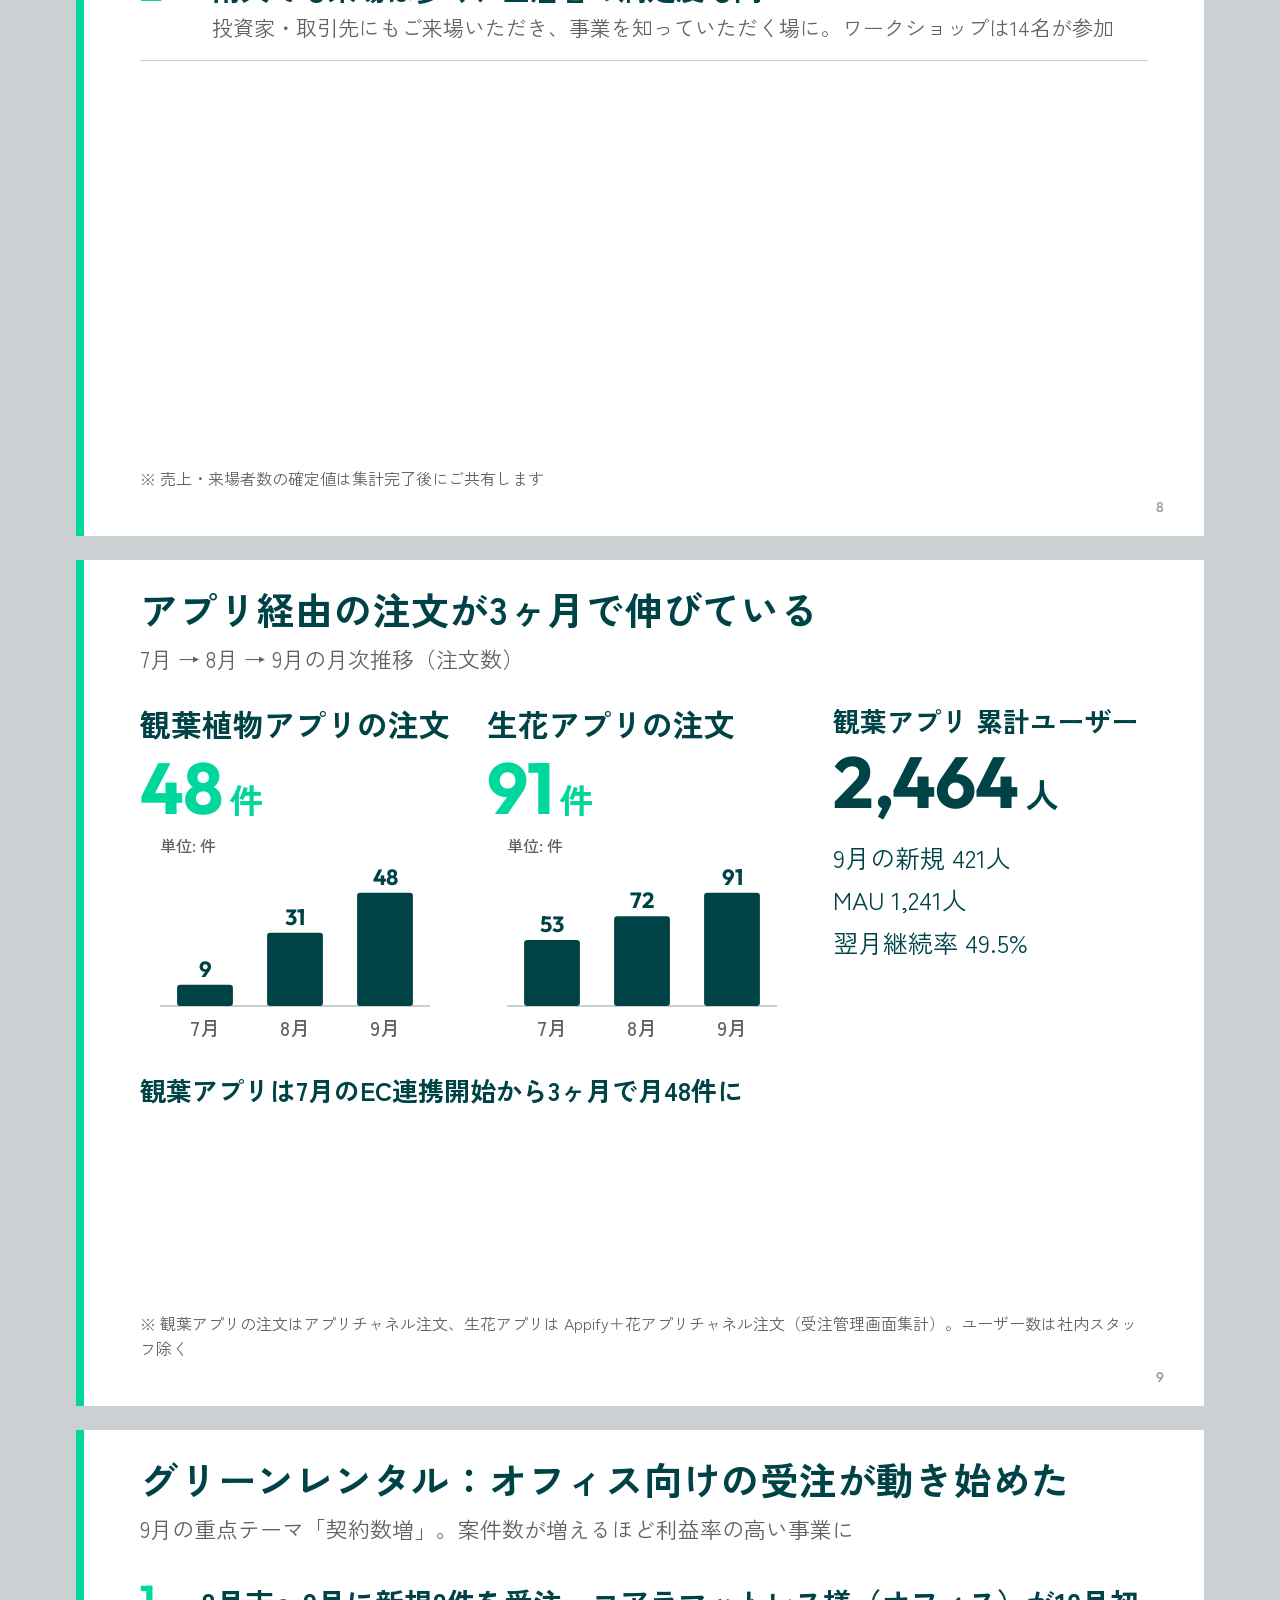
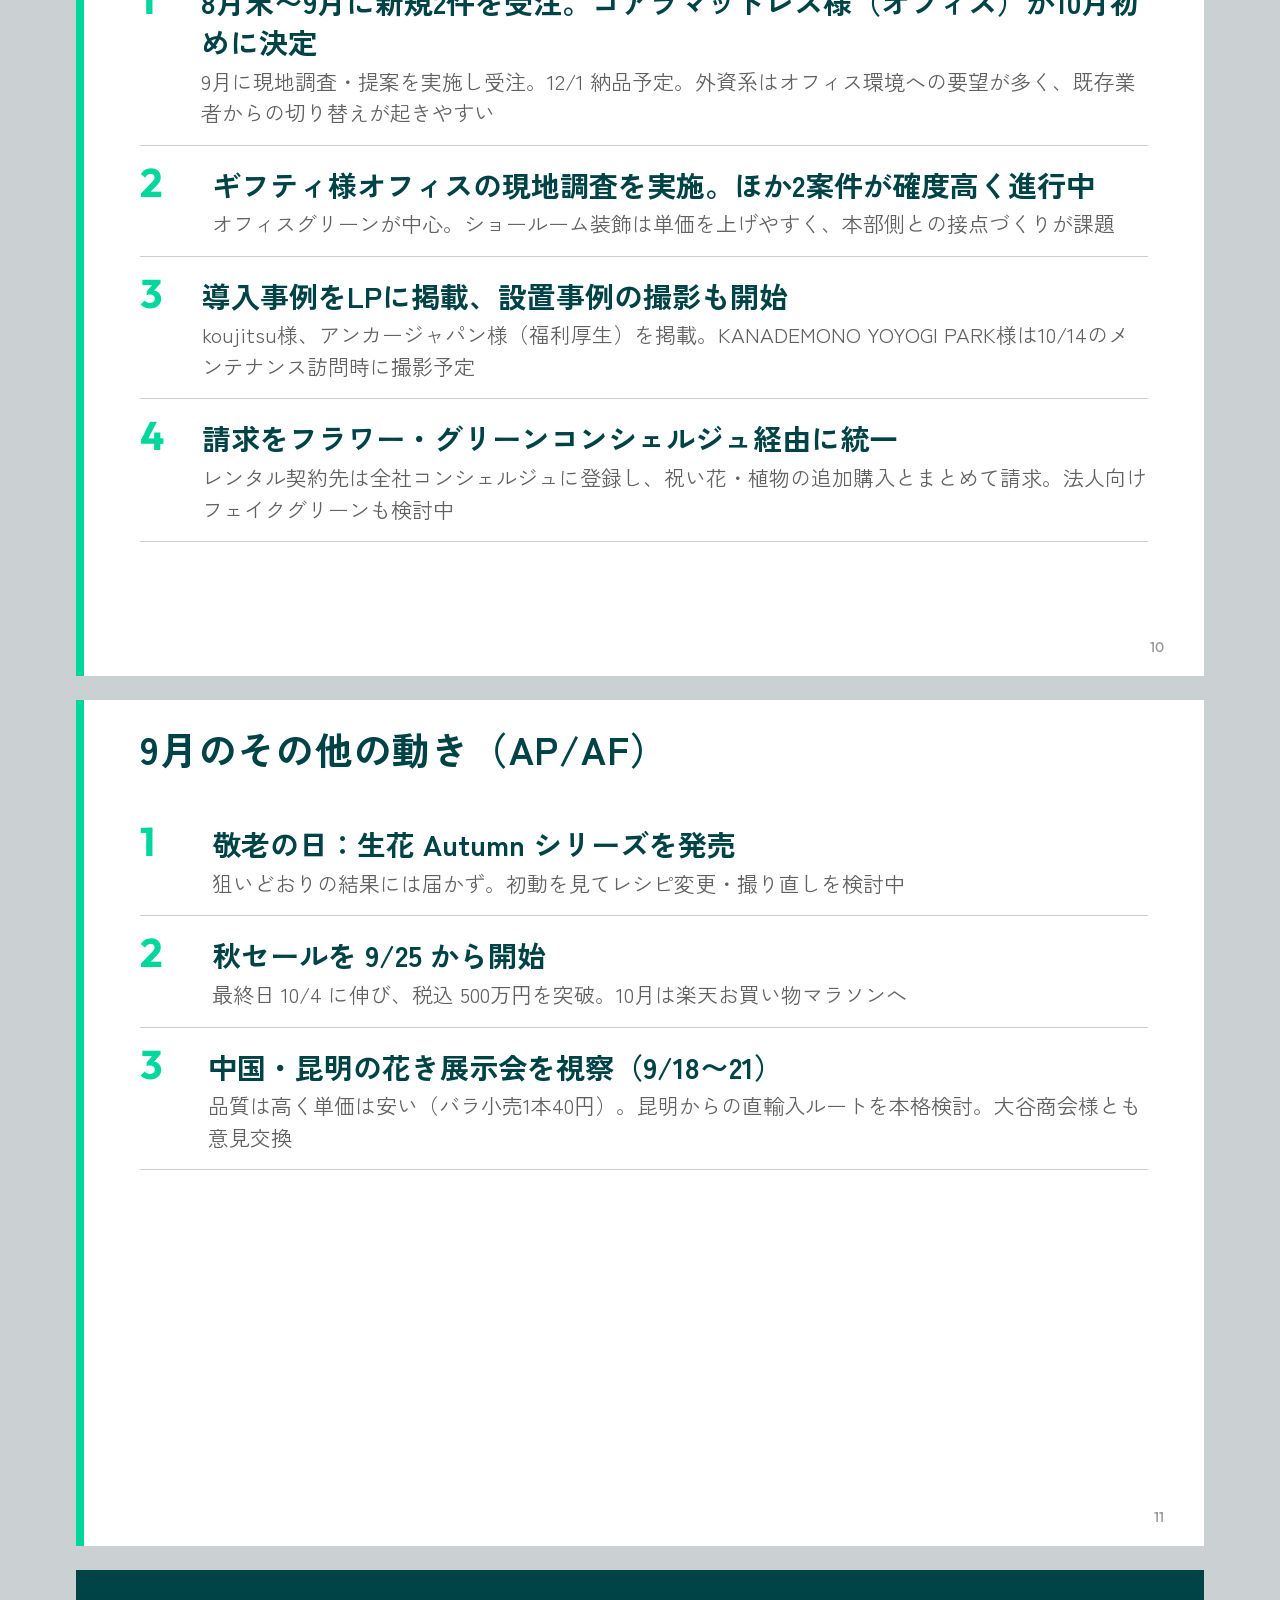
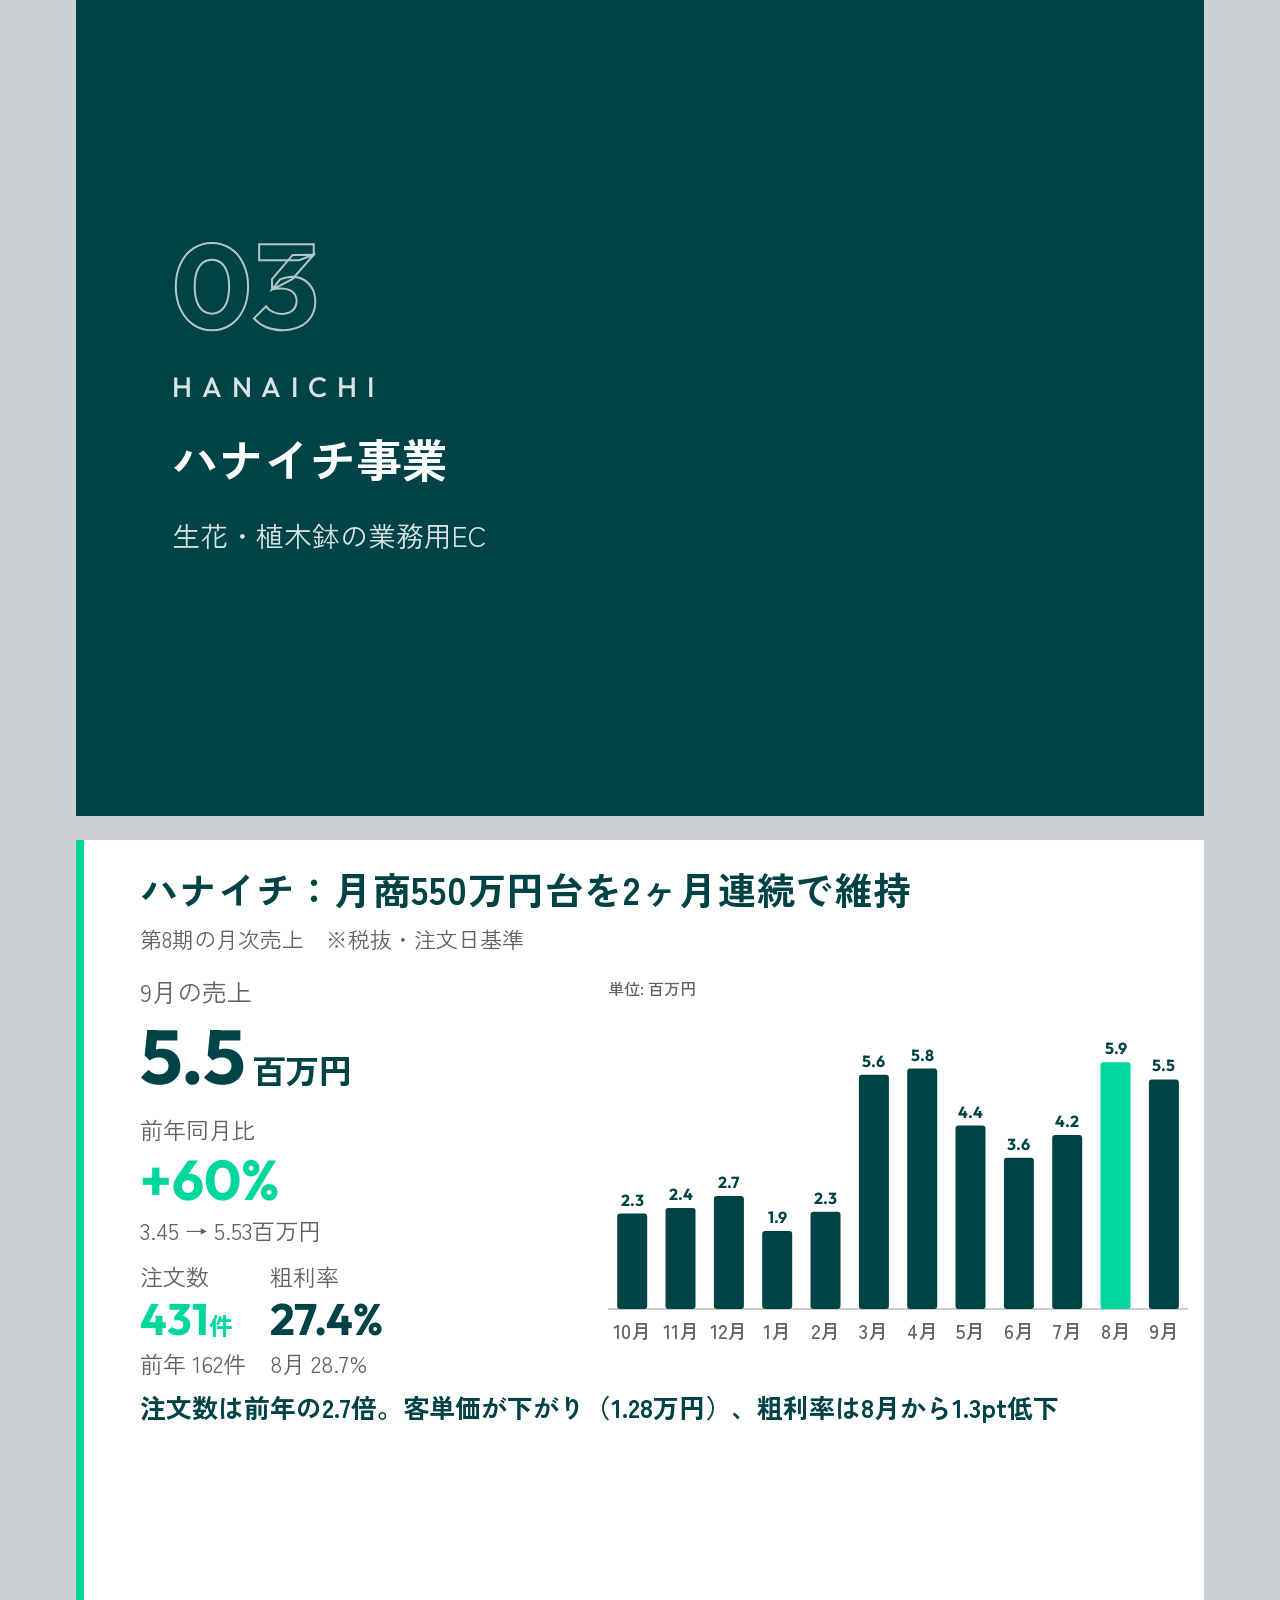
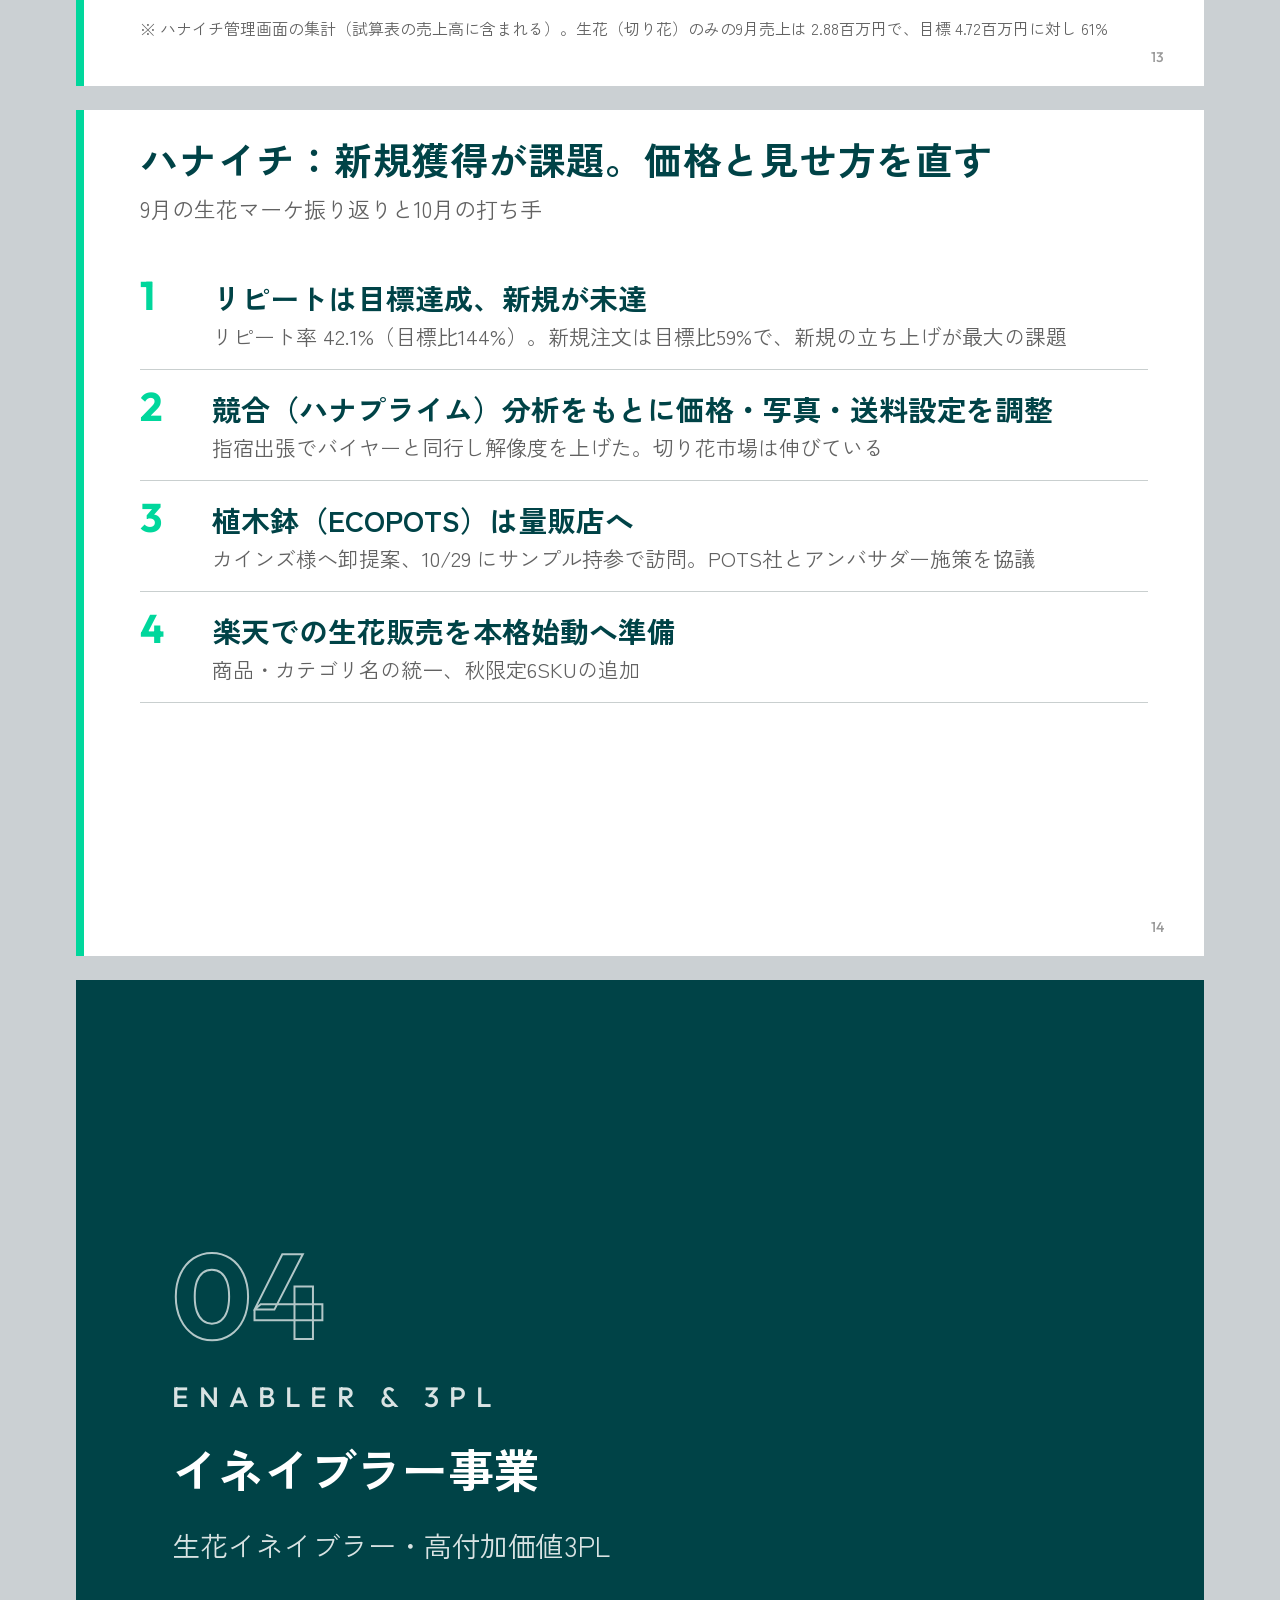
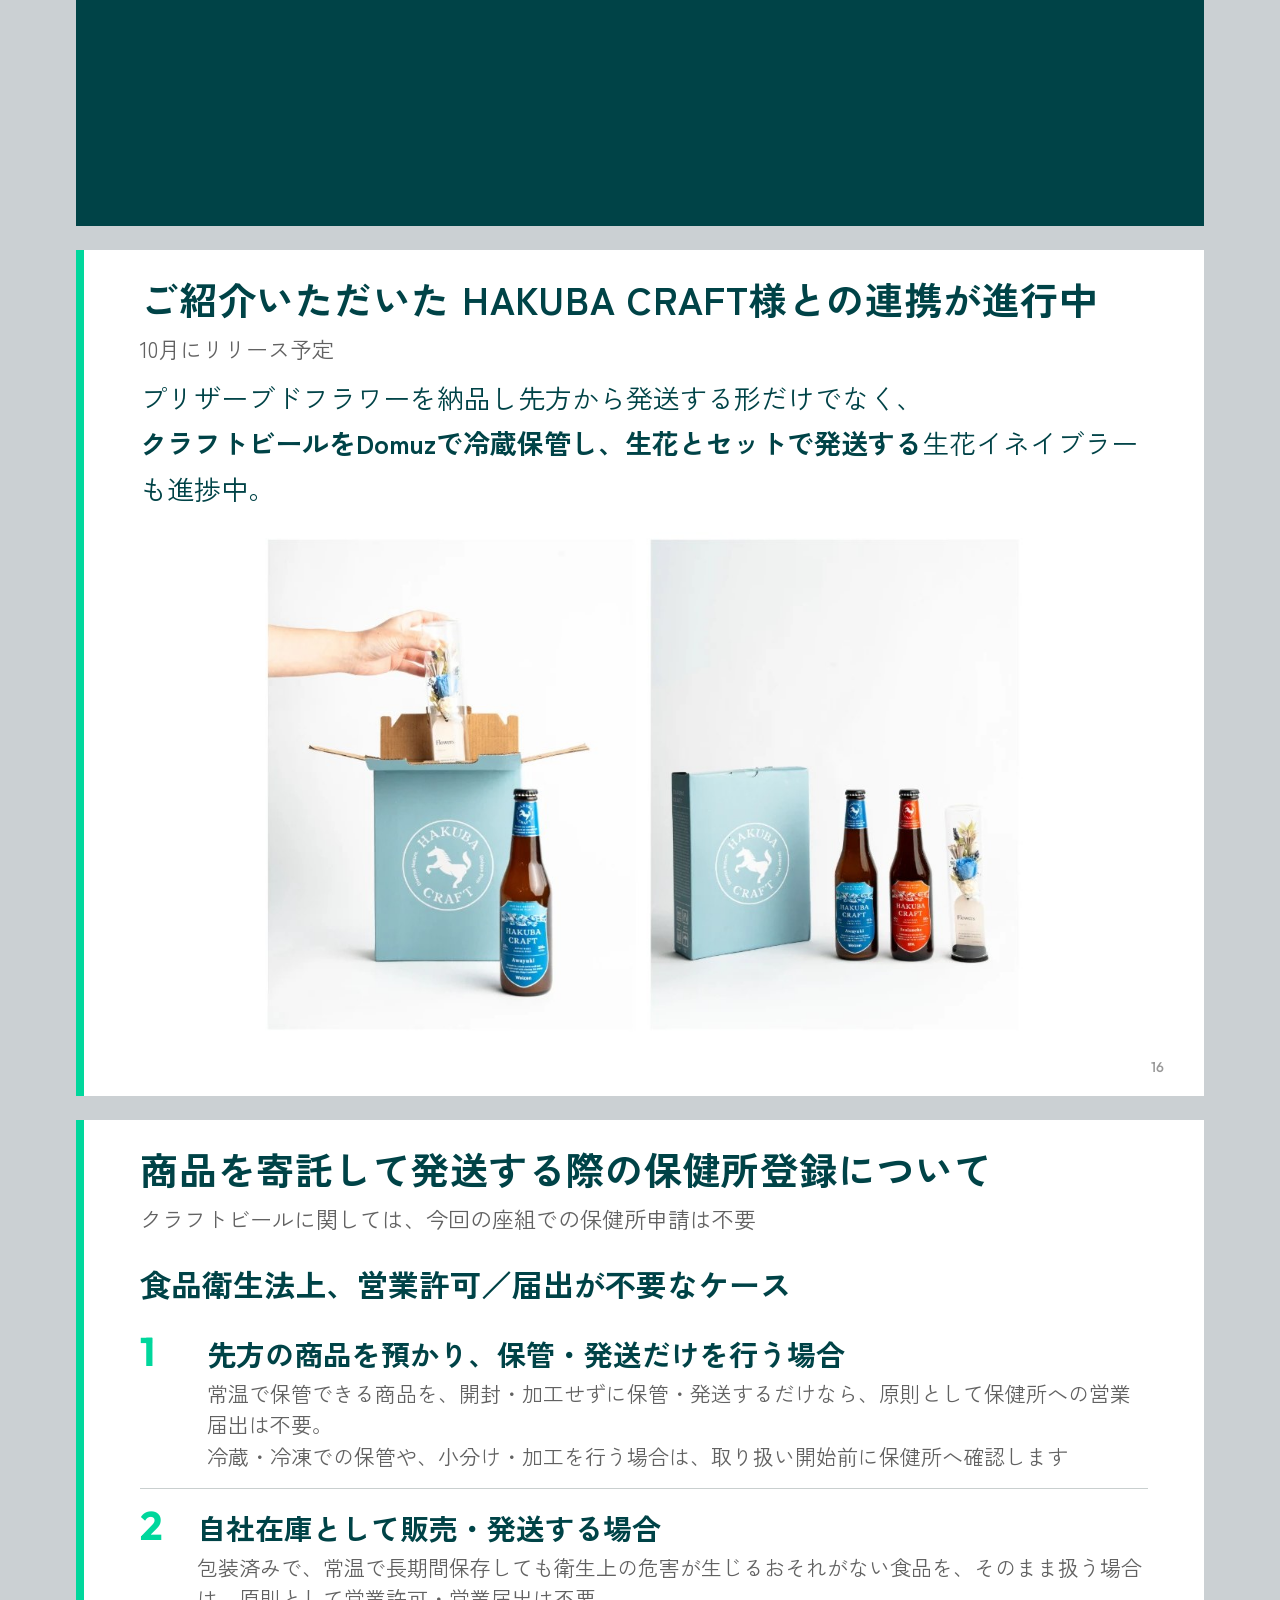
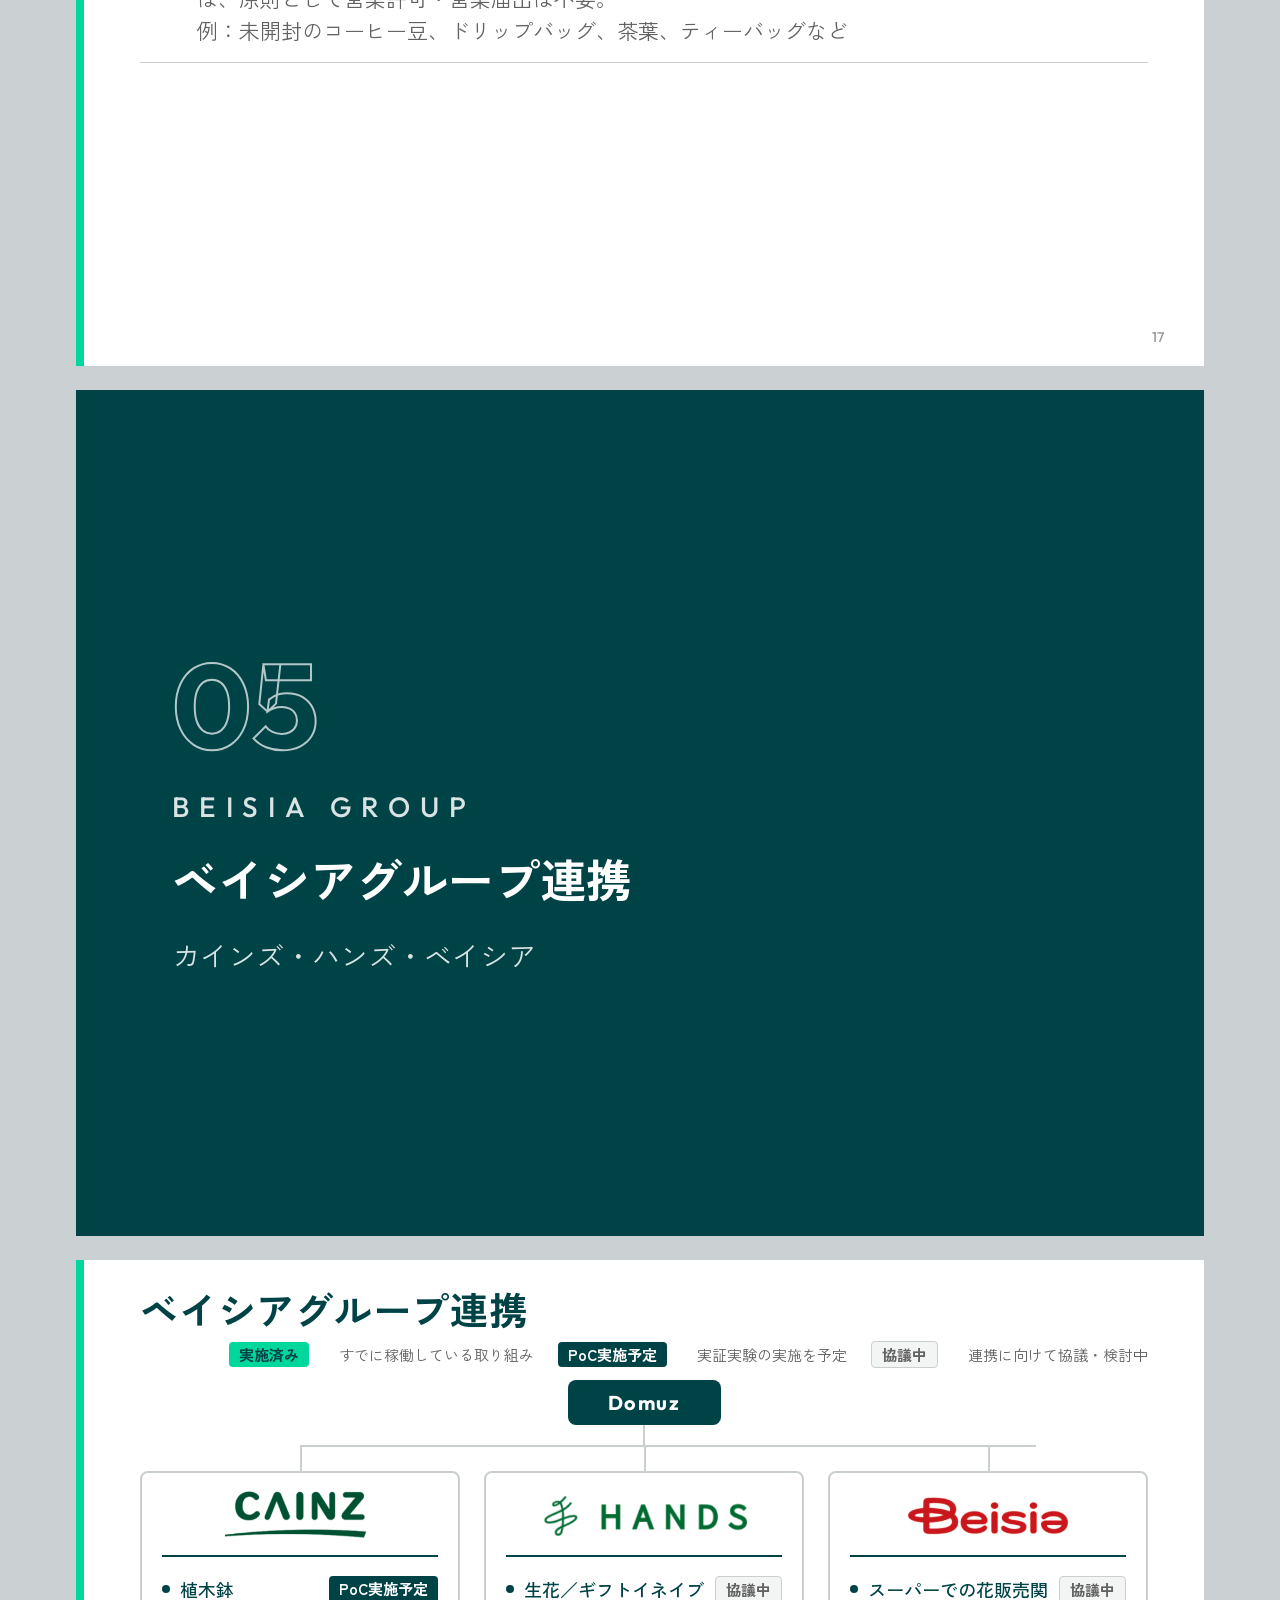
==== commit bb7f5476: "株主報告 2026年9月: 事業別グラフを AND PLANTS / AND FLOWER の2枚に分け、期別の表を追加 Co-Authored-By: Claude Fable 5.1 <norep" ====
--- a/shareholder-2026-09/index.html
+++ b/shareholder-2026-09/index.html
@@ -204,6 +204,13 @@
   .status.go { background: var(--brand-secondary); color: var(--text-primary); }
   .status.wait { background: var(--bg-dull-green); }
   .vcenter { height: calc(100% - 64px); }
+  table.fy { margin-top: 12px; }
+  table.fy th, table.fy td { padding: 9px 12px; font-size: 20px; border-bottom: 1px solid var(--border-light); }
+  table.fy th { background: var(--bg-moss); color: var(--text-on-fill); font-size: 17px; font-weight: 700; text-align: right; }
+  table.fy th:first-child { text-align: left; }
+  table.fy td { font-family: var(--font-en); text-align: right; font-weight: 700; }
+  table.fy td:first-child { font-family: var(--font-ja); text-align: left; font-weight: 700; }
+  table.fy tr.cur td { background: var(--bg-light); }
   .tag { display: inline-block; font-size: 15px; font-weight: 700; padding: 2px 10px; border-radius: 4px; white-space: nowrap; margin-left: auto; }
   .tag.done { background: var(--brand-secondary); color: var(--text-primary); }
   .tag.poc { background: var(--brand-primary); color: var(--text-on-fill); }
@@ -274,11 +281,21 @@
 </section>
 
 <section class="page">
-  <h1>事業別の月次売上（第5期 → 第8期）</h1>
-  <div style="margin-top: 4px; text-align: center;"><span style="display:inline-flex;align-items:center;gap:8px;margin-right:24px;font-size:18px;color:var(--text-secondary);"><i style="display:inline-block;width:18px;height:18px;border-radius:3px;background:var(--brand-secondary);"></i>AND PLANTS</span><span style="display:inline-flex;align-items:center;gap:8px;margin-right:24px;font-size:18px;color:var(--text-secondary);"><i style="display:inline-block;width:18px;height:18px;border-radius:3px;background:var(--brand-flower);"></i>AND FLOWER</span><span style="display:inline-flex;align-items:center;gap:8px;margin-right:24px;font-size:18px;color:var(--text-secondary);"><i style="display:inline-block;width:18px;height:18px;border-radius:3px;background:var(--brand-primary);"></i>ハナイチ</span></div>
-  <div style="margin-top: 24px; width: 760px; margin-left: auto; margin-right: auto;"><svg viewBox="0 0 760 420" width="760" height="420" xmlns="http://www.w3.org/2000/svg"><line x1="0" y1="360" x2="760" y2="360" stroke="var(--border-light)" stroke-width="2"/><rect x="2.2" y="329.0" width="11.4" height="31.0" fill="var(--brand-secondary)"/><rect x="2.2" y="326.0" width="11.4" height="3.0" fill="var(--brand-flower)"/><rect x="18.1" y="330.8" width="11.4" height="29.2" fill="var(--brand-secondary)"/><rect x="18.1" y="327.6" width="11.4" height="3.1" fill="var(--brand-flower)"/><rect x="33.9" y="331.2" width="11.4" height="28.8" fill="var(--brand-secondary)"/><rect x="33.9" y="325.9" width="11.4" height="5.3" fill="var(--brand-flower)"/><rect x="49.7" y="326.9" width="11.4" height="33.1" fill="var(--brand-secondary)"/><rect x="49.7" y="322.3" width="11.4" height="4.6" fill="var(--brand-flower)"/><rect x="65.5" y="323.8" width="11.4" height="36.2" fill="var(--brand-secondary)"/><rect x="65.5" y="319.1" width="11.4" height="4.7" fill="var(--brand-flower)"/><rect x="81.4" y="314.9" width="11.4" height="45.1" fill="var(--brand-secondary)"/><rect x="81.4" y="307.2" width="11.4" height="7.7" fill="var(--brand-flower)"/><rect x="97.2" y="305.5" width="11.4" height="54.5" fill="var(--brand-secondary)"/><rect x="97.2" y="287.9" width="11.4" height="17.6" fill="var(--brand-flower)"/><rect x="113.1" y="307.3" width="11.4" height="52.7" fill="var(--brand-secondary)"/><rect x="113.1" y="283.2" width="11.4" height="24.1" fill="var(--brand-flower)"/><rect x="128.9" y="307.2" width="11.4" height="52.8" fill="var(--brand-secondary)"/><rect x="128.9" y="302.4" width="11.4" height="4.9" fill="var(--brand-flower)"/><rect x="144.7" y="291.7" width="11.4" height="68.3" fill="var(--brand-secondary)"/><rect x="144.7" y="285.3" width="11.4" height="6.4" fill="var(--brand-flower)"/><rect x="160.6" y="305.1" width="11.4" height="54.9" fill="var(--brand-secondary)"/><rect x="160.6" y="299.1" width="11.4" height="6.0" fill="var(--brand-flower)"/><rect x="176.4" y="311.1" width="11.4" height="48.9" fill="var(--brand-secondary)"/><rect x="176.4" y="301.0" width="11.4" height="10.1" fill="var(--brand-flower)"/><rect x="192.2" y="298.8" width="11.4" height="61.2" fill="var(--brand-secondary)"/><rect x="192.2" y="289.9" width="11.4" height="9.0" fill="var(--brand-flower)"/><rect x="208.1" y="304.0" width="11.4" height="56.0" fill="var(--brand-secondary)"/><rect x="208.1" y="293.9" width="11.4" height="10.1" fill="var(--brand-flower)"/><rect x="223.9" y="298.0" width="11.4" height="62.0" fill="var(--brand-secondary)"/><rect x="223.9" y="287.4" width="11.4" height="10.6" fill="var(--brand-flower)"/><rect x="239.7" y="279.2" width="11.4" height="80.8" fill="var(--brand-secondary)"/><rect x="239.7" y="266.9" width="11.4" height="12.3" fill="var(--brand-flower)"/><rect x="255.6" y="291.9" width="11.4" height="68.1" fill="var(--brand-secondary)"/><rect x="255.6" y="276.4" width="11.4" height="15.5" fill="var(--brand-flower)"/><rect x="271.4" y="259.1" width="11.4" height="100.9" fill="var(--brand-secondary)"/><rect x="271.4" y="231.3" width="11.4" height="27.7" fill="var(--brand-flower)"/><rect x="271.4" y="229.6" width="11.4" height="1.7" fill="var(--brand-primary)"/><rect x="287.2" y="256.4" width="11.4" height="103.6" fill="var(--brand-secondary)"/><rect x="287.2" y="211.5" width="11.4" height="44.9" fill="var(--brand-flower)"/><rect x="287.2" y="207.4" width="11.4" height="4.1" fill="var(--brand-primary)"/><rect x="303.1" y="249.7" width="11.4" height="110.3" fill="var(--brand-secondary)"/><rect x="303.1" y="195.6" width="11.4" height="54.1" fill="var(--brand-flower)"/><rect x="303.1" y="193.1" width="11.4" height="2.5" fill="var(--brand-primary)"/><rect x="318.9" y="249.4" width="11.4" height="110.6" fill="var(--brand-secondary)"/><rect x="318.9" y="234.0" width="11.4" height="15.4" fill="var(--brand-flower)"/><rect x="318.9" y="229.4" width="11.4" height="4.6" fill="var(--brand-primary)"/><rect x="334.7" y="260.8" width="11.4" height="99.2" fill="var(--brand-secondary)"/><rect x="334.7" y="241.8" width="11.4" height="19.0" fill="var(--brand-flower)"/><rect x="334.7" y="232.3" width="11.4" height="9.5" fill="var(--brand-primary)"/><rect x="350.6" y="257.5" width="11.4" height="102.5" fill="var(--brand-secondary)"/><rect x="350.6" y="231.8" width="11.4" height="25.7" fill="var(--brand-flower)"/><rect x="350.6" y="226.1" width="11.4" height="5.7" fill="var(--brand-primary)"/><rect x="366.4" y="231.8" width="11.4" height="128.2" fill="var(--brand-secondary)"/><rect x="366.4" y="201.9" width="11.4" height="29.9" fill="var(--brand-flower)"/><rect x="366.4" y="196.8" width="11.4" height="5.1" fill="var(--brand-primary)"/><rect x="382.2" y="251.6" width="11.4" height="108.4" fill="var(--brand-secondary)"/><rect x="382.2" y="221.4" width="11.4" height="30.2" fill="var(--brand-flower)"/><rect x="382.2" y="217.4" width="11.4" height="4.0" fill="var(--brand-primary)"/><rect x="398.1" y="268.4" width="11.4" height="91.6" fill="var(--brand-secondary)"/><rect x="398.1" y="239.9" width="11.4" height="28.5" fill="var(--brand-flower)"/><rect x="398.1" y="238.6" width="11.4" height="1.2" fill="var(--brand-primary)"/><rect x="413.9" y="256.5" width="11.4" height="103.5" fill="var(--brand-secondary)"/><rect x="413.9" y="224.0" width="11.4" height="32.5" fill="var(--brand-flower)"/><rect x="413.9" y="221.2" width="11.4" height="2.8" fill="var(--brand-primary)"/><rect x="429.7" y="197.3" width="11.4" height="162.7" fill="var(--brand-secondary)"/><rect x="429.7" y="170.1" width="11.4" height="27.2" fill="var(--brand-flower)"/><rect x="429.7" y="168.4" width="11.4" height="1.7" fill="var(--brand-primary)"/><rect x="445.6" y="251.7" width="11.4" height="108.3" fill="var(--brand-secondary)"/><rect x="445.6" y="217.0" width="11.4" height="34.8" fill="var(--brand-flower)"/><rect x="445.6" y="212.1" width="11.4" height="4.9" fill="var(--brand-primary)"/><rect x="461.4" y="229.8" width="11.4" height="130.2" fill="var(--brand-secondary)"/><rect x="461.4" y="191.3" width="11.4" height="38.5" fill="var(--brand-flower)"/><rect x="461.4" y="182.0" width="11.4" height="9.3" fill="var(--brand-primary)"/><rect x="477.2" y="189.2" width="11.4" height="170.8" fill="var(--brand-secondary)"/><rect x="477.2" y="129.3" width="11.4" height="59.9" fill="var(--brand-flower)"/><rect x="477.2" y="116.5" width="11.4" height="12.8" fill="var(--brand-primary)"/><rect x="493.1" y="188.2" width="11.4" height="171.8" fill="var(--brand-secondary)"/><rect x="493.1" y="122.7" width="11.4" height="65.5" fill="var(--brand-flower)"/><rect x="493.1" y="115.8" width="11.4" height="6.9" fill="var(--brand-primary)"/><rect x="508.9" y="230.9" width="11.4" height="129.1" fill="var(--brand-secondary)"/><rect x="508.9" y="201.0" width="11.4" height="29.9" fill="var(--brand-flower)"/><rect x="508.9" y="191.0" width="11.4" height="10.0" fill="var(--brand-primary)"/><rect x="524.7" y="229.1" width="11.4" height="130.9" fill="var(--brand-secondary)"/><rect x="524.7" y="198.2" width="11.4" height="30.9" fill="var(--brand-flower)"/><rect x="524.7" y="187.3" width="11.4" height="10.9" fill="var(--brand-primary)"/><rect x="540.6" y="253.0" width="11.4" height="107.0" fill="var(--brand-secondary)"/><rect x="540.6" y="223.9" width="11.4" height="29.1" fill="var(--brand-flower)"/><rect x="540.6" y="214.1" width="11.4" height="9.8" fill="var(--brand-primary)"/><rect x="556.4" y="244.2" width="11.4" height="115.8" fill="var(--brand-secondary)"/><rect x="556.4" y="205.8" width="11.4" height="38.4" fill="var(--brand-flower)"/><rect x="556.4" y="196.3" width="11.4" height="9.5" fill="var(--brand-primary)"/><rect x="572.2" y="246.2" width="11.4" height="113.8" fill="var(--brand-secondary)"/><rect x="572.2" y="205.8" width="11.4" height="40.4" fill="var(--brand-flower)"/><rect x="572.2" y="199.5" width="11.4" height="6.3" fill="var(--brand-primary)"/><rect x="588.1" y="251.3" width="11.4" height="108.7" fill="var(--brand-secondary)"/><rect x="588.1" y="211.1" width="11.4" height="40.2" fill="var(--brand-flower)"/><rect x="588.1" y="204.4" width="11.4" height="6.7" fill="var(--brand-primary)"/><rect x="603.9" y="256.5" width="11.4" height="103.5" fill="var(--brand-secondary)"/><rect x="603.9" y="223.8" width="11.4" height="32.8" fill="var(--brand-flower)"/><rect x="603.9" y="216.3" width="11.4" height="7.5" fill="var(--brand-primary)"/><rect x="619.7" y="186.0" width="11.4" height="174.0" fill="var(--brand-secondary)"/><rect x="619.7" y="152.7" width="11.4" height="33.3" fill="var(--brand-flower)"/><rect x="619.7" y="147.5" width="11.4" height="5.2" fill="var(--brand-primary)"/><rect x="635.6" y="264.8" width="11.4" height="95.2" fill="var(--brand-secondary)"/><rect x="635.6" y="236.1" width="11.4" height="28.7" fill="var(--brand-flower)"/><rect x="635.6" y="229.7" width="11.4" height="6.5" fill="var(--brand-primary)"/><rect x="651.4" y="239.6" width="11.4" height="120.4" fill="var(--brand-secondary)"/><rect x="651.4" y="199.3" width="11.4" height="40.3" fill="var(--brand-flower)"/><rect x="651.4" y="183.8" width="11.4" height="15.6" fill="var(--brand-primary)"/><rect x="667.2" y="198.3" width="11.4" height="161.7" fill="var(--brand-secondary)"/><rect x="667.2" y="121.7" width="11.4" height="76.6" fill="var(--brand-flower)"/><rect x="667.2" y="105.7" width="11.4" height="16.0" fill="var(--brand-primary)"/><rect x="683.1" y="179.4" width="11.4" height="180.6" fill="var(--brand-secondary)"/><rect x="683.1" y="95.9" width="11.4" height="83.5" fill="var(--brand-flower)"/><rect x="683.1" y="83.7" width="11.4" height="12.2" fill="var(--brand-primary)"/><rect x="698.9" y="227.8" width="11.4" height="132.2" fill="var(--brand-secondary)"/><rect x="698.9" y="204.5" width="11.4" height="23.3" fill="var(--brand-flower)"/><rect x="698.9" y="194.5" width="11.4" height="10.0" fill="var(--brand-primary)"/><rect x="714.7" y="224.8" width="11.4" height="135.2" fill="var(--brand-secondary)"/><rect x="714.7" y="204.2" width="11.4" height="20.6" fill="var(--brand-flower)"/><rect x="714.7" y="192.6" width="11.4" height="11.6" fill="var(--brand-primary)"/><rect x="730.6" y="249.4" width="11.4" height="110.6" fill="var(--brand-secondary)"/><rect x="730.6" y="224.7" width="11.4" height="24.8" fill="var(--brand-flower)"/><rect x="730.6" y="208.3" width="11.4" height="16.4" fill="var(--brand-primary)"/><rect x="746.4" y="242.5" width="11.4" height="117.5" fill="var(--brand-secondary)"/><rect x="746.4" y="211.2" width="11.4" height="31.3" fill="var(--brand-flower)"/><rect x="746.4" y="195.9" width="11.4" height="15.3" fill="var(--brand-primary)"/><text x="95.0" y="382" text-anchor="middle" font-size="15" font-weight="700" fill="var(--brand-primary)" style="font-family:var(--font-ja);">第5期</text><text x="95.0" y="402" text-anchor="middle" font-size="14" fill="var(--text-secondary)" style="font-family:var(--font-en);">230</text><text x="118.8" y="277.2" text-anchor="middle" font-size="13" font-weight="700" fill="var(--brand-primary)" style="font-family:var(--font-en);">28</text><line x1="190.0" y1="26" x2="190.0" y2="390" stroke="var(--border-light)" stroke-width="1" stroke-dasharray="4 4"/><text x="285.0" y="382" text-anchor="middle" font-size="15" font-weight="700" fill="var(--brand-primary)" style="font-family:var(--font-ja);">第6期</text><text x="285.0" y="402" text-anchor="middle" font-size="14" fill="var(--text-secondary)" style="font-family:var(--font-en);">504</text><text x="308.8" y="187.1" text-anchor="middle" font-size="13" font-weight="700" fill="var(--brand-primary)" style="font-family:var(--font-en);">61</text><line x1="380.0" y1="26" x2="380.0" y2="390" stroke="var(--border-light)" stroke-width="1" stroke-dasharray="4 4"/><text x="475.0" y="382" text-anchor="middle" font-size="15" font-weight="700" fill="var(--brand-primary)" style="font-family:var(--font-ja);">第7期</text><text x="475.0" y="402" text-anchor="middle" font-size="14" fill="var(--text-secondary)" style="font-family:var(--font-en);">747</text><text x="498.8" y="109.8" text-anchor="middle" font-size="13" font-weight="700" fill="var(--brand-primary)" style="font-family:var(--font-en);">89</text><line x1="570.0" y1="26" x2="570.0" y2="390" stroke="var(--border-light)" stroke-width="1" stroke-dasharray="4 4"/><text x="665.0" y="382" text-anchor="middle" font-size="15" font-weight="700" fill="var(--brand-primary)" style="font-family:var(--font-ja);">第8期</text><text x="665.0" y="402" text-anchor="middle" font-size="14" fill="var(--text-secondary)" style="font-family:var(--font-en);">782</text><text x="688.8" y="77.7" text-anchor="middle" font-size="13" font-weight="700" fill="var(--brand-primary)" style="font-family:var(--font-en);">100</text><text x="0" y="18" font-size="14" fill="var(--text-secondary)" style="font-family:var(--font-ja);">単位: 百万円　棒の上は各期の最高月、期名の下は期合計</text></svg></div>
-    <div class="note">※ 税抜。2022年10月〜2026年9月。第5期＝2022年10月〜2023年9月、第8期＝2025年10月〜2026年9月。モール売上は AND PLANTS に含む。マーケティングマスター集計のため試算表とは集計基準が異なる</div>
+  <h1>AND PLANTS：月次売上と期別の収益性</h1>
+  <div class="cap">第5期（2022年10月）〜 第8期（2026年9月）</div>
+  <div style="margin-top: 4px; width: 760px; margin-left: auto; margin-right: auto;"><svg viewBox="0 0 760 330" width="760" height="330" xmlns="http://www.w3.org/2000/svg"><line x1="0" y1="270" x2="760" y2="270" stroke="var(--border-light)" stroke-width="2"/><rect x="2.2" y="235.6" width="11.4" height="34.4" fill="var(--brand-secondary)" rx="2"/><rect x="18.1" y="237.6" width="11.4" height="32.4" fill="var(--brand-secondary)" rx="2"/><rect x="33.9" y="238.1" width="11.4" height="31.9" fill="var(--brand-secondary)" rx="2"/><rect x="49.7" y="233.3" width="11.4" height="36.7" fill="var(--brand-secondary)" rx="2"/><rect x="65.5" y="229.9" width="11.4" height="40.1" fill="var(--brand-secondary)" rx="2"/><rect x="81.4" y="220.0" width="11.4" height="50.0" fill="var(--brand-secondary)" rx="2"/><rect x="97.2" y="209.6" width="11.4" height="60.4" fill="var(--brand-secondary)" rx="2"/><rect x="113.1" y="211.7" width="11.4" height="58.3" fill="var(--brand-secondary)" rx="2"/><rect x="128.9" y="211.5" width="11.4" height="58.5" fill="var(--brand-secondary)" rx="2"/><rect x="144.7" y="194.4" width="11.4" height="75.6" fill="var(--brand-secondary)" rx="2"/><rect x="160.6" y="209.2" width="11.4" height="60.8" fill="var(--brand-secondary)" rx="2"/><rect x="176.4" y="215.9" width="11.4" height="54.1" fill="var(--brand-secondary)" rx="2"/><rect x="192.2" y="202.3" width="11.4" height="67.7" fill="var(--brand-secondary)" rx="2"/><rect x="208.1" y="208.0" width="11.4" height="62.0" fill="var(--brand-secondary)" rx="2"/><rect x="223.9" y="201.3" width="11.4" height="68.7" fill="var(--brand-secondary)" rx="2"/><rect x="239.7" y="180.6" width="11.4" height="89.4" fill="var(--brand-secondary)" rx="2"/><rect x="255.6" y="194.6" width="11.4" height="75.4" fill="var(--brand-secondary)" rx="2"/><rect x="271.4" y="158.2" width="11.4" height="111.8" fill="var(--brand-secondary)" rx="2"/><rect x="287.2" y="155.3" width="11.4" height="114.7" fill="var(--brand-secondary)" rx="2"/><rect x="303.1" y="147.9" width="11.4" height="122.1" fill="var(--brand-secondary)" rx="2"/><rect x="318.9" y="147.5" width="11.4" height="122.5" fill="var(--brand-secondary)" rx="2"/><rect x="334.7" y="160.2" width="11.4" height="109.8" fill="var(--brand-secondary)" rx="2"/><rect x="350.6" y="156.5" width="11.4" height="113.5" fill="var(--brand-secondary)" rx="2"/><rect x="366.4" y="128.1" width="11.4" height="141.9" fill="var(--brand-secondary)" rx="2"/><rect x="382.2" y="150.0" width="11.4" height="120.0" fill="var(--brand-secondary)" rx="2"/><rect x="398.1" y="168.5" width="11.4" height="101.5" fill="var(--brand-secondary)" rx="2"/><rect x="413.9" y="155.4" width="11.4" height="114.6" fill="var(--brand-secondary)" rx="2"/><rect x="429.7" y="89.9" width="11.4" height="180.1" fill="var(--brand-secondary)" rx="2"/><rect x="445.6" y="150.1" width="11.4" height="119.9" fill="var(--brand-secondary)" rx="2"/><rect x="461.4" y="125.8" width="11.4" height="144.2" fill="var(--brand-secondary)" rx="2"/><rect x="477.2" y="80.9" width="11.4" height="189.1" fill="var(--brand-secondary)" rx="2"/><rect x="493.1" y="79.8" width="11.4" height="190.2" fill="var(--brand-secondary)" rx="2"/><rect x="508.9" y="127.0" width="11.4" height="143.0" fill="var(--brand-secondary)" rx="2"/><rect x="524.7" y="125.1" width="11.4" height="144.9" fill="var(--brand-secondary)" rx="2"/><rect x="540.6" y="151.5" width="11.4" height="118.5" fill="var(--brand-secondary)" rx="2"/><rect x="556.4" y="141.8" width="11.4" height="128.2" fill="var(--brand-secondary)" rx="2"/><rect x="572.2" y="144.0" width="11.4" height="126.0" fill="var(--brand-secondary)" rx="2"/><rect x="588.1" y="149.6" width="11.4" height="120.4" fill="var(--brand-secondary)" rx="2"/><rect x="603.9" y="155.4" width="11.4" height="114.6" fill="var(--brand-secondary)" rx="2"/><rect x="619.7" y="77.3" width="11.4" height="192.7" fill="var(--brand-secondary)" rx="2"/><rect x="635.6" y="164.6" width="11.4" height="105.4" fill="var(--brand-secondary)" rx="2"/><rect x="651.4" y="136.7" width="11.4" height="133.3" fill="var(--brand-secondary)" rx="2"/><rect x="667.2" y="90.9" width="11.4" height="179.1" fill="var(--brand-secondary)" rx="2"/><rect x="683.1" y="70.0" width="11.4" height="200.0" fill="var(--brand-secondary)" rx="2"/><rect x="698.9" y="123.7" width="11.4" height="146.3" fill="var(--brand-secondary)" rx="2"/><rect x="714.7" y="120.3" width="11.4" height="149.7" fill="var(--brand-secondary)" rx="2"/><rect x="730.6" y="147.6" width="11.4" height="122.4" fill="var(--brand-secondary)" rx="2"/><rect x="746.4" y="139.9" width="11.4" height="130.1" fill="var(--brand-secondary)" rx="2"/><text x="95.0" y="292" text-anchor="middle" font-size="15" font-weight="700" fill="var(--brand-primary)" style="font-family:var(--font-ja);">第5期</text><text x="95.0" y="312" text-anchor="middle" font-size="14" fill="var(--text-secondary)" style="font-family:var(--font-en);">194</text><text x="150.4" y="188.4" text-anchor="middle" font-size="13" font-weight="700" fill="var(--brand-primary)" style="font-family:var(--font-en);">25</text><line x1="190.0" y1="26" x2="190.0" y2="300" stroke="var(--border-light)" stroke-width="1" stroke-dasharray="4 4"/><text x="285.0" y="292" text-anchor="middle" font-size="15" font-weight="700" fill="var(--brand-primary)" style="font-family:var(--font-ja);">第6期</text><text x="285.0" y="312" text-anchor="middle" font-size="14" fill="var(--text-secondary)" style="font-family:var(--font-en);">393</text><text x="372.1" y="122.1" text-anchor="middle" font-size="13" font-weight="700" fill="var(--brand-primary)" style="font-family:var(--font-en);">46</text><line x1="380.0" y1="26" x2="380.0" y2="300" stroke="var(--border-light)" stroke-width="1" stroke-dasharray="4 4"/><text x="475.0" y="292" text-anchor="middle" font-size="15" font-weight="700" fill="var(--brand-primary)" style="font-family:var(--font-ja);">第7期</text><text x="475.0" y="312" text-anchor="middle" font-size="14" fill="var(--text-secondary)" style="font-family:var(--font-en);">555</text><text x="498.8" y="73.8" text-anchor="middle" font-size="13" font-weight="700" fill="var(--brand-primary)" style="font-family:var(--font-en);">62</text><line x1="570.0" y1="26" x2="570.0" y2="300" stroke="var(--border-light)" stroke-width="1" stroke-dasharray="4 4"/><text x="665.0" y="292" text-anchor="middle" font-size="15" font-weight="700" fill="var(--brand-primary)" style="font-family:var(--font-ja);">第8期</text><text x="665.0" y="312" text-anchor="middle" font-size="14" fill="var(--text-secondary)" style="font-family:var(--font-en);">563</text><text x="688.8" y="64.0" text-anchor="middle" font-size="13" font-weight="700" fill="var(--brand-primary)" style="font-family:var(--font-en);">65</text><text x="0" y="18" font-size="14" fill="var(--text-secondary)" style="font-family:var(--font-ja);">単位: 百万円　棒の上は各期の最高月、期名の下は期合計</text></svg></div>
+  <table class="fy"><tr><th>期</th><th>売上</th><th>限界利益</th><th>限界利益率</th><th>広告費</th><th>全体ROAS</th><th>広告費込み限界利益</th><th>同率</th></tr><tr><td>第5期</td><td>194.2</td><td>91.2</td><td>47.0%</td><td>38.7</td><td>502%</td><td>52.4</td><td>27.0%</td></tr><tr><td>第6期</td><td>392.8</td><td>178.5</td><td>45.4%</td><td>85.8</td><td>458%</td><td>92.7</td><td>23.6%</td></tr><tr><td>第7期</td><td>554.8</td><td>255.9</td><td>46.1%</td><td>105.2</td><td>527%</td><td>150.7</td><td>27.2%</td></tr><tr class="cur"><td>第8期</td><td>563.2</td><td>261.9</td><td>46.5%</td><td>87.9</td><td>641%</td><td>173.9</td><td>30.9%</td></tr></table>
+  <div class="note">※ 税抜・単位: 百万円。自社EC＋モール（楽天・Amazon・Yahoo!）。広告費＝Web広告の直課＋共通配賦＋モール広告（モール広告は2025年6月以降のみ計上）。マーケティングマスター集計のため試算表とは集計基準が異なる</div>
   <div class="pn">4</div>
+</section>
+
+<section class="page">
+  <h1>AND FLOWER：月次売上と期別の収益性</h1>
+  <div class="cap">第5期（2022年10月）〜 第8期（2026年9月）</div>
+  <div style="margin-top: 4px; width: 760px; margin-left: auto; margin-right: auto;"><svg viewBox="0 0 760 330" width="760" height="330" xmlns="http://www.w3.org/2000/svg"><line x1="0" y1="270" x2="760" y2="270" stroke="var(--border-light)" stroke-width="2"/><rect x="2.2" y="262.9" width="11.4" height="7.1" fill="var(--brand-flower)" rx="2"/><rect x="18.1" y="262.5" width="11.4" height="7.5" fill="var(--brand-flower)" rx="2"/><rect x="33.9" y="257.4" width="11.4" height="12.6" fill="var(--brand-flower)" rx="2"/><rect x="49.7" y="259.0" width="11.4" height="11.0" fill="var(--brand-flower)" rx="2"/><rect x="65.5" y="258.7" width="11.4" height="11.3" fill="var(--brand-flower)" rx="2"/><rect x="81.4" y="251.6" width="11.4" height="18.4" fill="var(--brand-flower)" rx="2"/><rect x="97.2" y="227.8" width="11.4" height="42.2" fill="var(--brand-flower)" rx="2"/><rect x="113.1" y="212.3" width="11.4" height="57.7" fill="var(--brand-flower)" rx="2"/><rect x="128.9" y="258.4" width="11.4" height="11.6" fill="var(--brand-flower)" rx="2"/><rect x="144.7" y="254.7" width="11.4" height="15.3" fill="var(--brand-flower)" rx="2"/><rect x="160.6" y="255.5" width="11.4" height="14.5" fill="var(--brand-flower)" rx="2"/><rect x="176.4" y="245.8" width="11.4" height="24.2" fill="var(--brand-flower)" rx="2"/><rect x="192.2" y="248.5" width="11.4" height="21.5" fill="var(--brand-flower)" rx="2"/><rect x="208.1" y="245.8" width="11.4" height="24.2" fill="var(--brand-flower)" rx="2"/><rect x="223.9" y="244.6" width="11.4" height="25.4" fill="var(--brand-flower)" rx="2"/><rect x="239.7" y="240.5" width="11.4" height="29.5" fill="var(--brand-flower)" rx="2"/><rect x="255.6" y="232.9" width="11.4" height="37.1" fill="var(--brand-flower)" rx="2"/><rect x="271.4" y="203.6" width="11.4" height="66.4" fill="var(--brand-flower)" rx="2"/><rect x="287.2" y="162.3" width="11.4" height="107.7" fill="var(--brand-flower)" rx="2"/><rect x="303.1" y="140.4" width="11.4" height="129.6" fill="var(--brand-flower)" rx="2"/><rect x="318.9" y="233.1" width="11.4" height="36.9" fill="var(--brand-flower)" rx="2"/><rect x="334.7" y="224.4" width="11.4" height="45.6" fill="var(--brand-flower)" rx="2"/><rect x="350.6" y="208.4" width="11.4" height="61.6" fill="var(--brand-flower)" rx="2"/><rect x="366.4" y="198.4" width="11.4" height="71.6" fill="var(--brand-flower)" rx="2"/><rect x="382.2" y="197.6" width="11.4" height="72.4" fill="var(--brand-flower)" rx="2"/><rect x="398.1" y="201.7" width="11.4" height="68.3" fill="var(--brand-flower)" rx="2"/><rect x="413.9" y="192.1" width="11.4" height="77.9" fill="var(--brand-flower)" rx="2"/><rect x="429.7" y="204.7" width="11.4" height="65.3" fill="var(--brand-flower)" rx="2"/><rect x="445.6" y="186.7" width="11.4" height="83.3" fill="var(--brand-flower)" rx="2"/><rect x="461.4" y="177.7" width="11.4" height="92.3" fill="var(--brand-flower)" rx="2"/><rect x="477.2" y="126.4" width="11.4" height="143.6" fill="var(--brand-flower)" rx="2"/><rect x="493.1" y="113.0" width="11.4" height="157.0" fill="var(--brand-flower)" rx="2"/><rect x="508.9" y="198.4" width="11.4" height="71.6" fill="var(--brand-flower)" rx="2"/><rect x="524.7" y="196.0" width="11.4" height="74.0" fill="var(--brand-flower)" rx="2"/><rect x="540.6" y="200.3" width="11.4" height="69.7" fill="var(--brand-flower)" rx="2"/><rect x="556.4" y="177.9" width="11.4" height="92.1" fill="var(--brand-flower)" rx="2"/><rect x="572.2" y="173.2" width="11.4" height="96.8" fill="var(--brand-flower)" rx="2"/><rect x="588.1" y="173.7" width="11.4" height="96.3" fill="var(--brand-flower)" rx="2"/><rect x="603.9" y="191.5" width="11.4" height="78.5" fill="var(--brand-flower)" rx="2"/><rect x="619.7" y="190.3" width="11.4" height="79.7" fill="var(--brand-flower)" rx="2"/><rect x="635.6" y="201.3" width="11.4" height="68.7" fill="var(--brand-flower)" rx="2"/><rect x="651.4" y="173.4" width="11.4" height="96.6" fill="var(--brand-flower)" rx="2"/><rect x="667.2" y="86.5" width="11.4" height="183.5" fill="var(--brand-flower)" rx="2"/><rect x="683.1" y="70.0" width="11.4" height="200.0" fill="var(--brand-flower)" rx="2"/><rect x="698.9" y="214.2" width="11.4" height="55.8" fill="var(--brand-flower)" rx="2"/><rect x="714.7" y="220.6" width="11.4" height="49.4" fill="var(--brand-flower)" rx="2"/><rect x="730.6" y="210.6" width="11.4" height="59.4" fill="var(--brand-flower)" rx="2"/><rect x="746.4" y="195.0" width="11.4" height="75.0" fill="var(--brand-flower)" rx="2"/><text x="95.0" y="292" text-anchor="middle" font-size="15" font-weight="700" fill="var(--brand-primary)" style="font-family:var(--font-ja);">第5期</text><text x="95.0" y="312" text-anchor="middle" font-size="14" fill="var(--text-secondary)" style="font-family:var(--font-en);">35</text><text x="118.8" y="206.3" text-anchor="middle" font-size="13" font-weight="700" fill="var(--brand-primary)" style="font-family:var(--font-en);">9</text><line x1="190.0" y1="26" x2="190.0" y2="300" stroke="var(--border-light)" stroke-width="1" stroke-dasharray="4 4"/><text x="285.0" y="292" text-anchor="middle" font-size="15" font-weight="700" fill="var(--brand-primary)" style="font-family:var(--font-ja);">第6期</text><text x="285.0" y="312" text-anchor="middle" font-size="14" fill="var(--text-secondary)" style="font-family:var(--font-en);">99</text><text x="308.8" y="134.4" text-anchor="middle" font-size="13" font-weight="700" fill="var(--brand-primary)" style="font-family:var(--font-en);">20</text><line x1="380.0" y1="26" x2="380.0" y2="300" stroke="var(--border-light)" stroke-width="1" stroke-dasharray="4 4"/><text x="475.0" y="292" text-anchor="middle" font-size="15" font-weight="700" fill="var(--brand-primary)" style="font-family:var(--font-ja);">第7期</text><text x="475.0" y="312" text-anchor="middle" font-size="14" fill="var(--text-secondary)" style="font-family:var(--font-en);">162</text><text x="498.8" y="107.0" text-anchor="middle" font-size="13" font-weight="700" fill="var(--brand-primary)" style="font-family:var(--font-en);">24</text><line x1="570.0" y1="26" x2="570.0" y2="300" stroke="var(--border-light)" stroke-width="1" stroke-dasharray="4 4"/><text x="665.0" y="292" text-anchor="middle" font-size="15" font-weight="700" fill="var(--brand-primary)" style="font-family:var(--font-ja);">第8期</text><text x="665.0" y="312" text-anchor="middle" font-size="14" fill="var(--text-secondary)" style="font-family:var(--font-en);">172</text><text x="688.8" y="64.0" text-anchor="middle" font-size="13" font-weight="700" fill="var(--brand-primary)" style="font-family:var(--font-en);">30</text><text x="0" y="18" font-size="14" fill="var(--text-secondary)" style="font-family:var(--font-ja);">単位: 百万円　棒の上は各期の最高月、期名の下は期合計</text></svg></div>
+  <table class="fy"><tr><th>期</th><th>売上</th><th>限界利益</th><th>限界利益率</th><th>広告費</th><th>全体ROAS</th><th>広告費込み限界利益</th><th>同率</th></tr><tr><td>第5期</td><td>35.3</td><td>16.3</td><td>46.2%</td><td>8.7</td><td>406%</td><td>7.6</td><td>21.5%</td></tr><tr><td>第6期</td><td>99.4</td><td>46.7</td><td>47.0%</td><td>32.7</td><td>304%</td><td>14.0</td><td>14.1%</td></tr><tr><td>第7期</td><td>161.5</td><td>75.5</td><td>46.7%</td><td>61.6</td><td>262%</td><td>14.0</td><td>8.7%</td></tr><tr class="cur"><td>第8期</td><td>172.4</td><td>85.3</td><td>49.5%</td><td>38.7</td><td>445%</td><td>46.5</td><td>27.0%</td></tr></table>
+  <div class="note">※ 税抜・単位: 百万円。自社EC（モールの花は微小のため含む）。広告費＝Web広告の直課＋共通配賦（母の日・指名検索などの共通広告は自社EC売上比で配賦）。マーケティングマスター集計のため試算表とは集計基準が異なる</div>
+  <div class="pn">5</div>
 </section>
 
 <section class="page">
@@ -298,7 +315,7 @@
   </div>
   <div class="line" style="margin-top: 8px;">広告を1割強増やしてもROASはほぼ維持。広告費込み限界利益は 7.9百万円で前月並み</div>
   <div class="note">※ 媒体別の広告費（媒体レポート値）: Google 4.6／Meta 2.4／楽天RPP 1.2／Amazon 1.2／Yahoo! 0.3／その他 0.2百万円。試算表の広告宣伝費とは計上基準が異なる。広告費込み限界利益は9月末棚卸を反映した暫定値</div>
-  <div class="pn">5</div>
+  <div class="pn">6</div>
 </section>
 
 <section class="page sec">
@@ -315,7 +332,7 @@
     <div class="p"><div class="i">2</div><div><div class="t">雨天でも来場は多く、出店者の満足度も高い</div><div class="s">投資家・取引先にもご来場いただき、事業を知っていただく場に。ワークショップは14名が参加</div></div></div>
   </div>
   <div class="note">※ 売上・来場者数の確定値は集計完了後にご共有します</div>
-  <div class="pn">7</div>
+  <div class="pn">8</div>
 </section>
 
 <section class="page">
@@ -328,7 +345,7 @@
   </div>
   <div class="line" style="margin-top: 16px;">観葉アプリは7月のEC連携開始から3ヶ月で月48件に</div>
   <div class="note">※ 観葉アプリの注文はアプリチャネル注文、生花アプリは Appify＋花アプリチャネル注文（受注管理画面集計）。ユーザー数は社内スタッフ除く</div>
-  <div class="pn">8</div>
+  <div class="pn">9</div>
 </section>
 
 <section class="page">
@@ -340,7 +357,7 @@
     <div class="p"><div class="i">3</div><div><div class="t">導入事例をLPに掲載、設置事例の撮影も開始</div><div class="s">koujitsu様、アンカージャパン様（福利厚生）を掲載。KANADEMONO YOYOGI PARK様は10/14のメンテナンス訪問時に撮影予定</div></div></div>
     <div class="p"><div class="i">4</div><div><div class="t">請求をフラワー・グリーンコンシェルジュ経由に統一</div><div class="s">レンタル契約先は全社コンシェルジュに登録し、祝い花・植物の追加購入とまとめて請求。法人向けフェイクグリーンも検討中</div></div></div>
   </div>
-  <div class="pn">9</div>
+  <div class="pn">10</div>
 </section>
 
 <section class="page">
@@ -350,7 +367,7 @@
     <div class="p"><div class="i">2</div><div><div class="t">秋セールを 9/25 から開始</div><div class="s">最終日 10/4 に伸び、税込 500万円を突破。10月は楽天お買い物マラソンへ</div></div></div>
     <div class="p"><div class="i">3</div><div><div class="t">中国・昆明の花き展示会を視察（9/18〜21）</div><div class="s">品質は高く単価は安い（バラ小売1本40円）。昆明からの直輸入ルートを本格検討。大谷商会様とも意見交換</div></div></div>
   </div>
-  <div class="pn">10</div>
+  <div class="pn">11</div>
 </section>
 
 <section class="page sec">
@@ -376,7 +393,7 @@
   </div>
   <div class="line" style="margin-top: 8px;">注文数は前年の2.7倍。客単価が下がり（1.28万円）、粗利率は8月から1.3pt低下</div>
   <div class="note">※ ハナイチ管理画面の集計（試算表の売上高に含まれる）。生花（切り花）のみの9月売上は 2.88百万円で、目標 4.72百万円に対し 61%</div>
-  <div class="pn">12</div>
+  <div class="pn">13</div>
 </section>
 
 <section class="page">
@@ -388,7 +405,7 @@
     <div class="p"><div class="i">3</div><div><div class="t">植木鉢（ECOPOTS）は量販店へ</div><div class="s">カインズ様へ卸提案、10/29 にサンプル持参で訪問。POTS社とアンバサダー施策を協議</div></div></div>
     <div class="p"><div class="i">4</div><div><div class="t">楽天での生花販売を本格始動へ準備</div><div class="s">商品・カテゴリ名の統一、秋限定6SKUの追加</div></div></div>
   </div>
-  <div class="pn">13</div>
+  <div class="pn">14</div>
 </section>
 
 <section class="page sec">
@@ -402,7 +419,7 @@
   <div class="cap">10月にリリース予定</div>
   <div class="body" style="margin-top: 8px; font-size: 27px;">プリザーブドフラワーを納品し先方から発送する形だけでなく、<br><b>クラフトビールをDomuzで冷蔵保管し、生花とセットで発送する</b>生花イネイブラーも進捗中。</div>
   <div style="margin-top: 20px; text-align: center;"><img src="assets/hakuba_craft.jpg" alt="HAKUBA CRAFT ギフトセット" style="width: 760px; height: 500px; object-fit: contain; border-radius: 6px;"></div>
-  <div class="pn">15</div>
+  <div class="pn">16</div>
 </section>
 
 <section class="page">
@@ -413,7 +430,7 @@
     <div class="p"><div class="i">1</div><div><div class="t">先方の商品を預かり、保管・発送だけを行う場合</div><div class="s">常温で保管できる商品を、開封・加工せずに保管・発送するだけなら、原則として保健所への営業届出は不要。<br>冷蔵・冷凍での保管や、小分け・加工を行う場合は、取り扱い開始前に保健所へ確認します</div></div></div>
     <div class="p"><div class="i">2</div><div><div class="t">自社在庫として販売・発送する場合</div><div class="s">包装済みで、常温で長期間保存しても衛生上の危害が生じるおそれがない食品を、そのまま扱う場合は、原則として営業許可・営業届出は不要。<br>例：未開封のコーヒー豆、ドリップバッグ、茶葉、ティーバッグなど</div></div></div>
   </div>
-  <div class="pn">16</div>
+  <div class="pn">17</div>
 </section>
 
 <section class="page sec">
@@ -451,7 +468,7 @@
     </div>
   </div>
   <div class="small" style="margin-top: 12px; font-size: 20px; line-height: 1.55;">カインズ・ハンズ・ベイシアをはじめとしたベイシアグループ様との連携が進行中です。既にベイシア様とは母の日でベイシアアプリ販売 → スーパーへ配架施策は実施済み。<br>グループ内で特にカインズ様は非常に温度感が高く、生産者からの共同仕入れ、ECのイネイブラー（EC共同物流網）の構築等も視野にご連携を実行予定です。ハンズ様は、観葉イネイブラーよりも、生花イネイブラーが非常に刺さっており、ギフトニーズを取りにいく施策を実施予定。</div>
-  <div class="pn">18</div>
+  <div class="pn">19</div>
 </section>
 
 <section class="page">
@@ -469,7 +486,7 @@
     </div>
   </div>
   <div class="small" style="margin-top: 32px; font-size: 23px; line-height: 1.7;">来年実施予定の花博開催後の観葉植物／ガーデニング需要を、オンラインでも獲得するべくオンラインストアの強化をしたいが、自社で運営＆伸ばすのは、なかなか時間もかかり難しいため、<b>イネイブラー施策をDomuzで受託するべく調整をしています。</b></div>
-  <div class="pn">19</div>
+  <div class="pn">20</div>
 </section>
 
 <section class="page sec">
@@ -492,7 +509,7 @@
   </div>
   <div class="line" style="margin-top: 8px;">giftee for Business にも「パキラS」のギフトチケットを掲載。配送ステータス更新・長期不在時の運用も整備</div>
   <div class="note">※ 販売額は販売料ベース。7月 27件／8月 17件／9月 46件</div>
-  <div class="pn">21</div>
+  <div class="pn">22</div>
 </section>
 
 <section class="page">
@@ -504,7 +521,7 @@
     <div class="p"><div class="i">3</div><div><div class="t">母の日PoCの振り返り → 3,000〜5,000円帯へ</div><div class="s">10/5 にいただいた振り返り資料をもとに、価格帯とフルフィルメントの設計を次回に向けて整理</div></div></div>
     <div class="p"><div class="i">4</div><div><div class="t">LINEギフト・高付加価値3PL</div><div class="s">LINEギフト向け協業資料を作成（10/1）。ご紹介企業の受け皿として花オプション付き3PLを整備。3PL担当者の採用面談をギフティ様経由で実施、11月に入社予定</div></div></div>
   </div>
-  <div class="pn">22</div>
+  <div class="pn">23</div>
 </section>
 
 <section class="page">
@@ -515,7 +532,7 @@
     <div class="p"><div class="i">3</div><div><div class="t">9月決算で現状決算処理で諸々動いております</div></div></div>
     <div class="p"><div class="i">4</div><div><div class="t">2026年10月以降の会計方針に関して</div></div></div>
   </div>
-  <div class="pn">23</div>
+  <div class="pn">24</div>
 </section>
 
 </body>
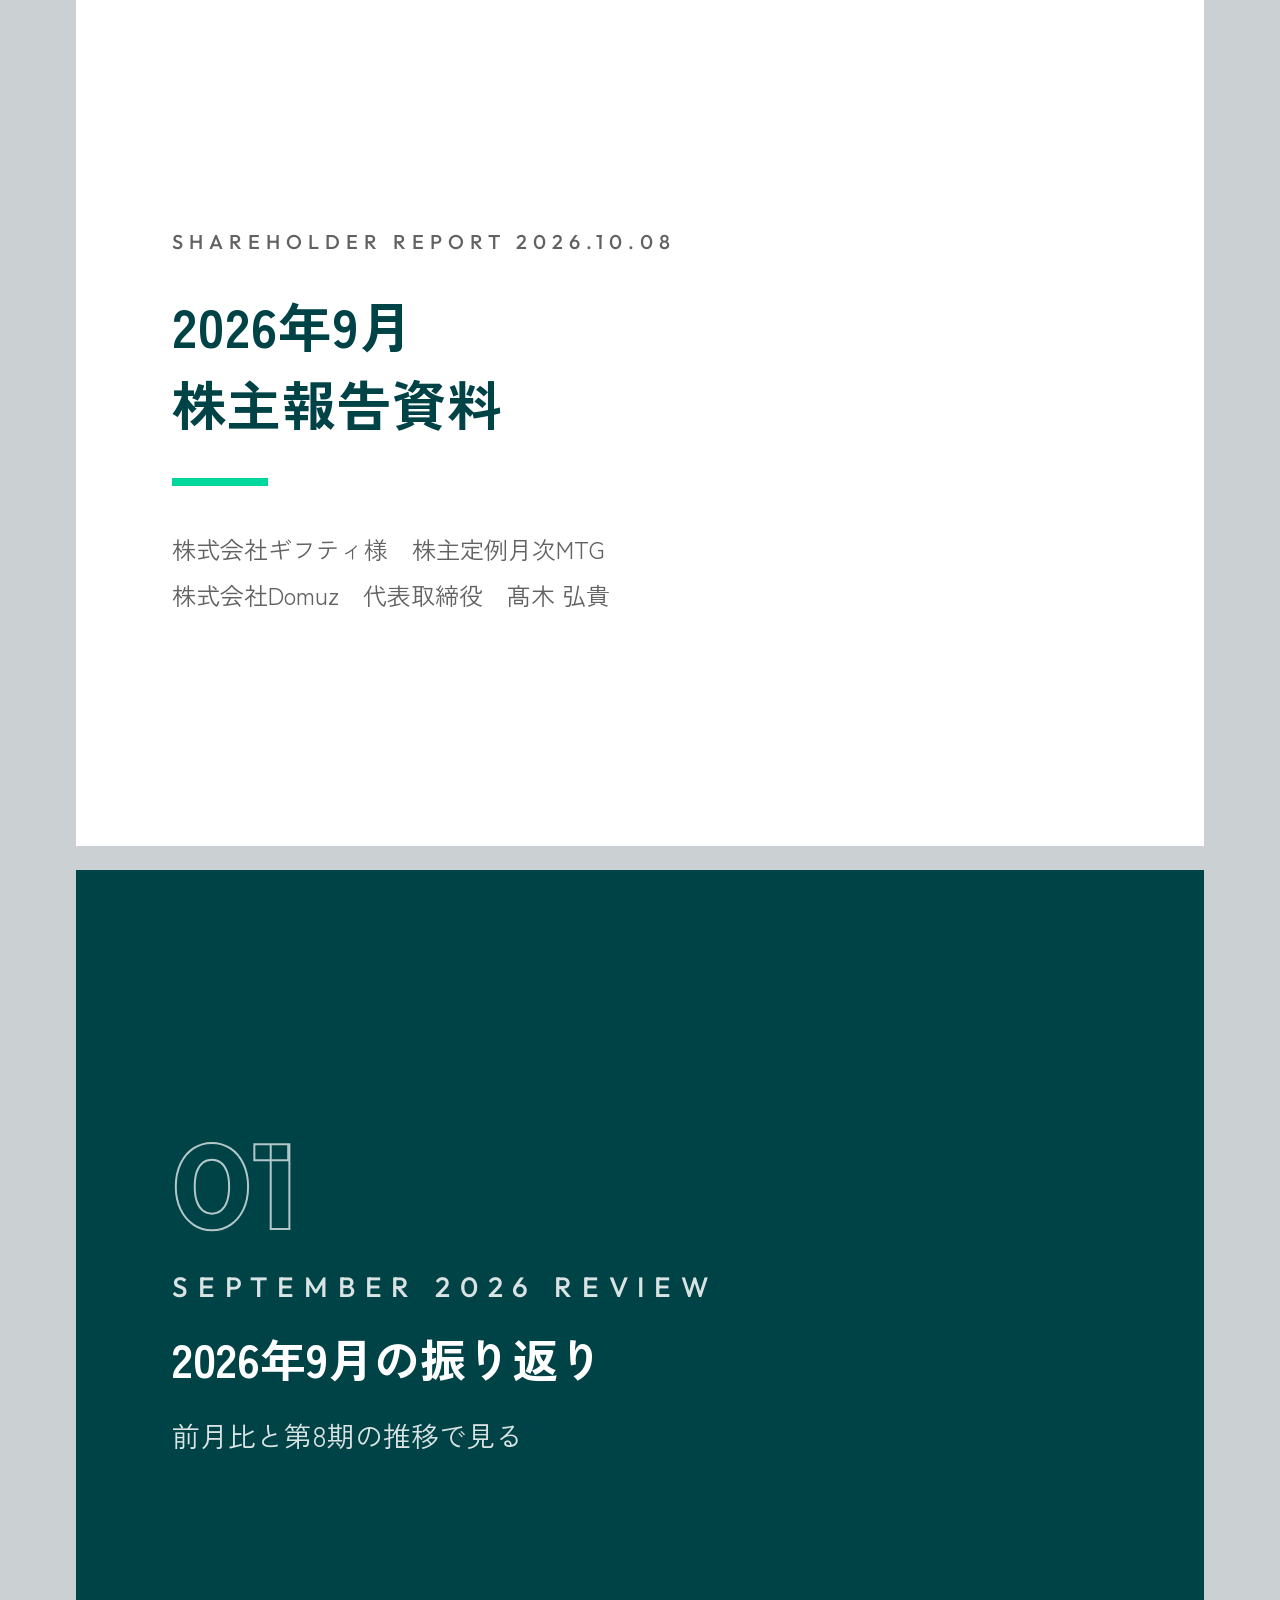
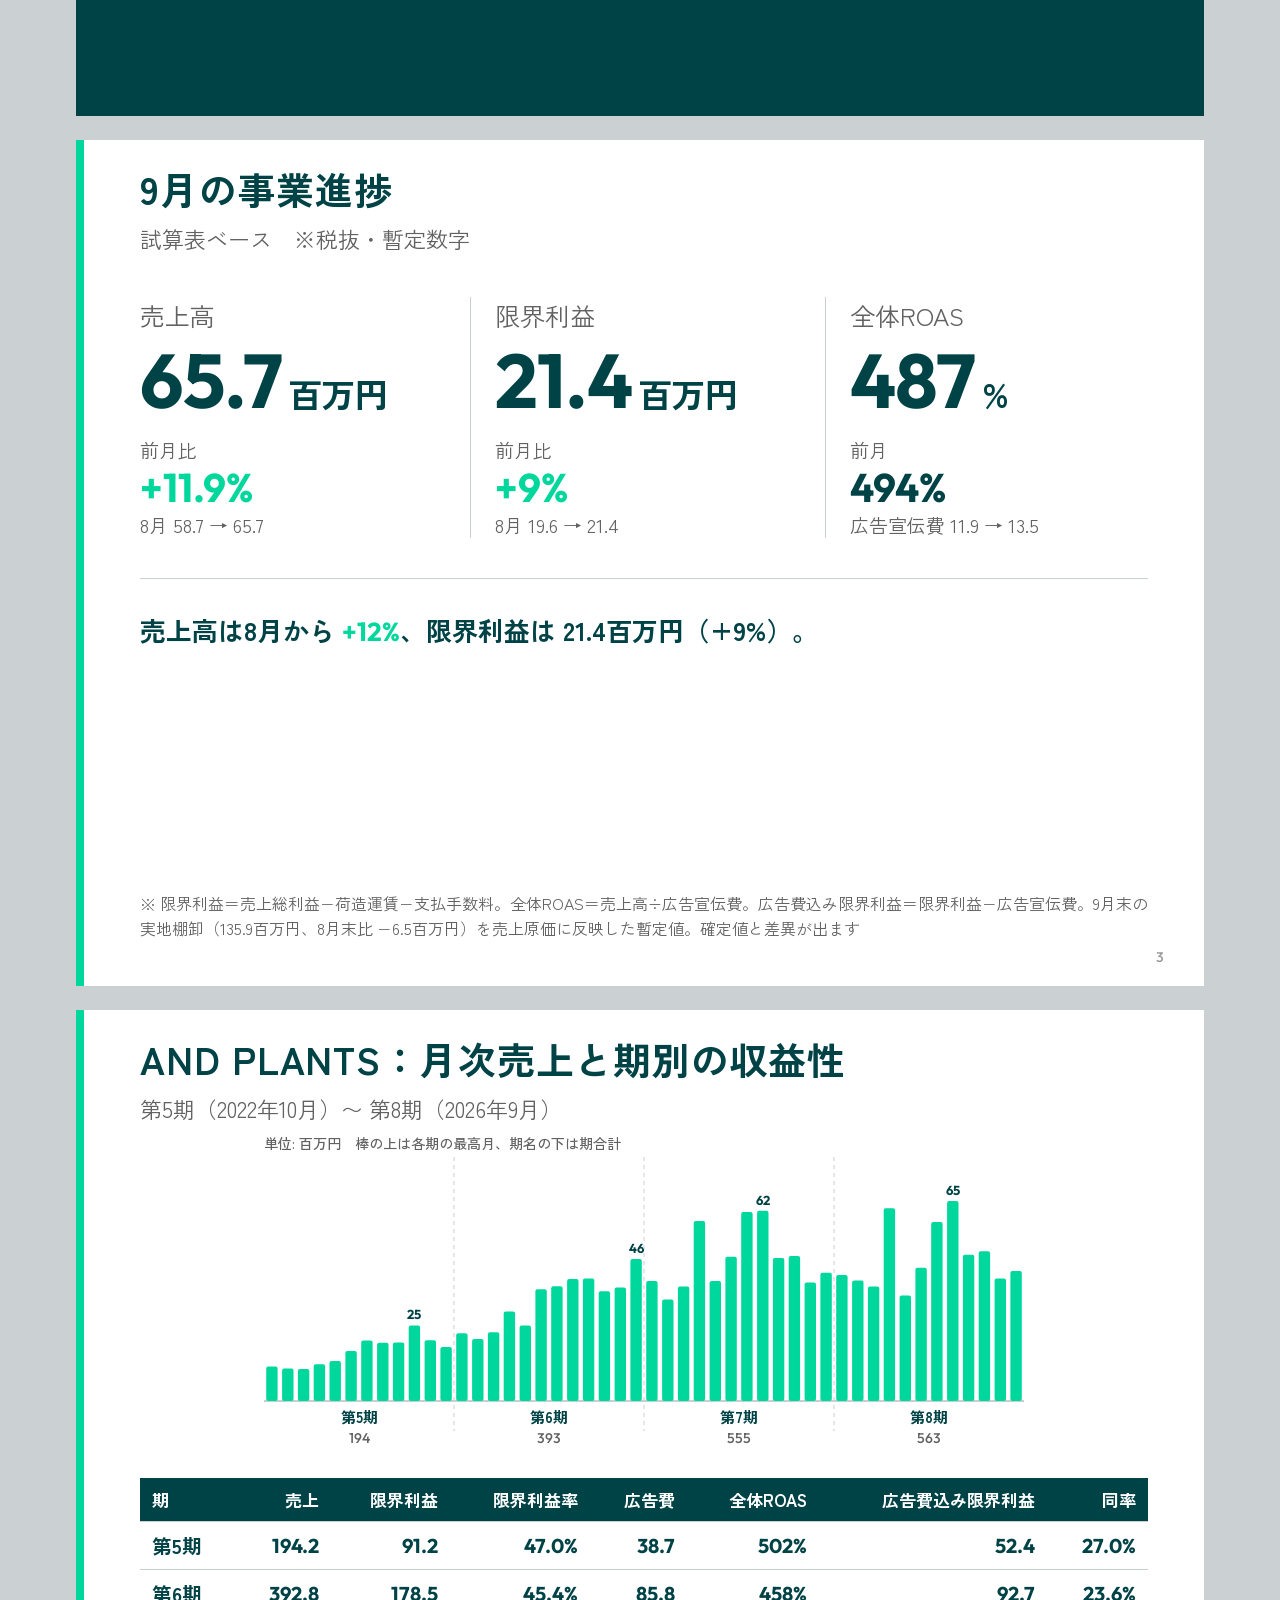
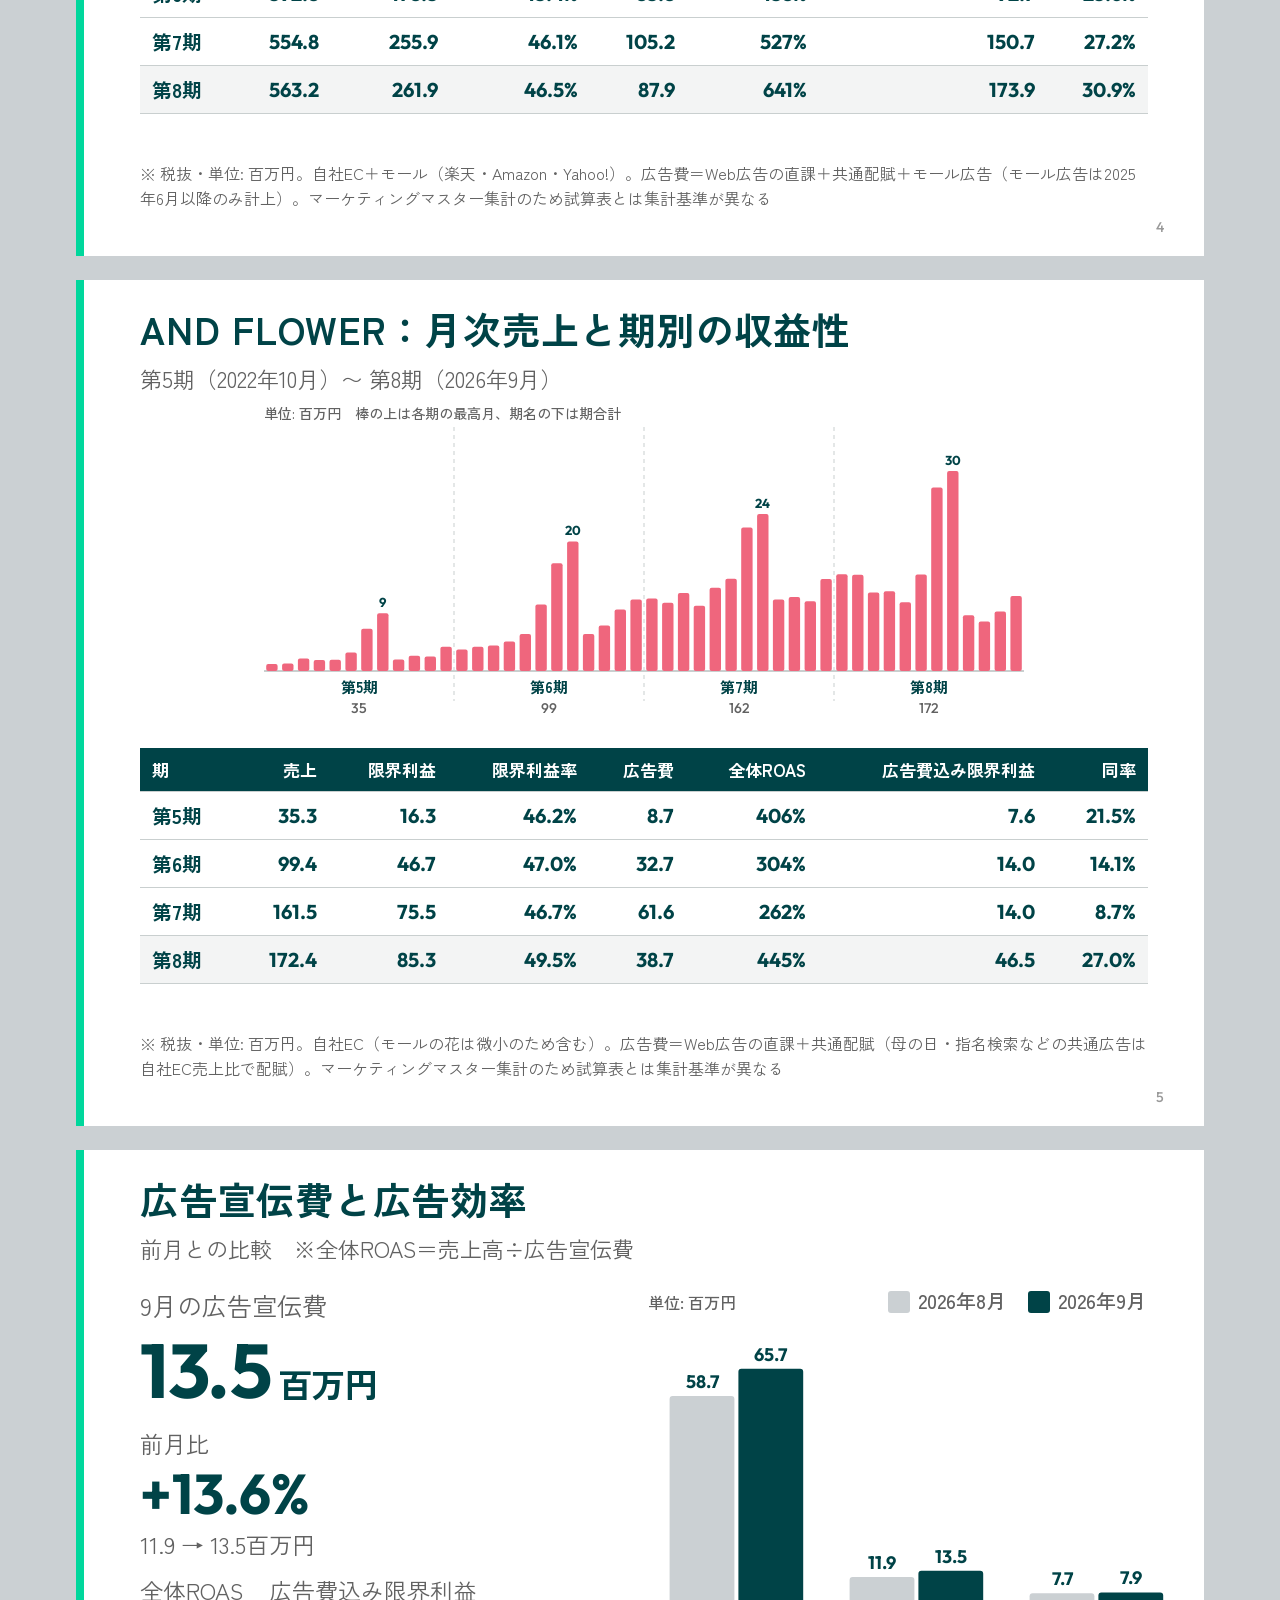
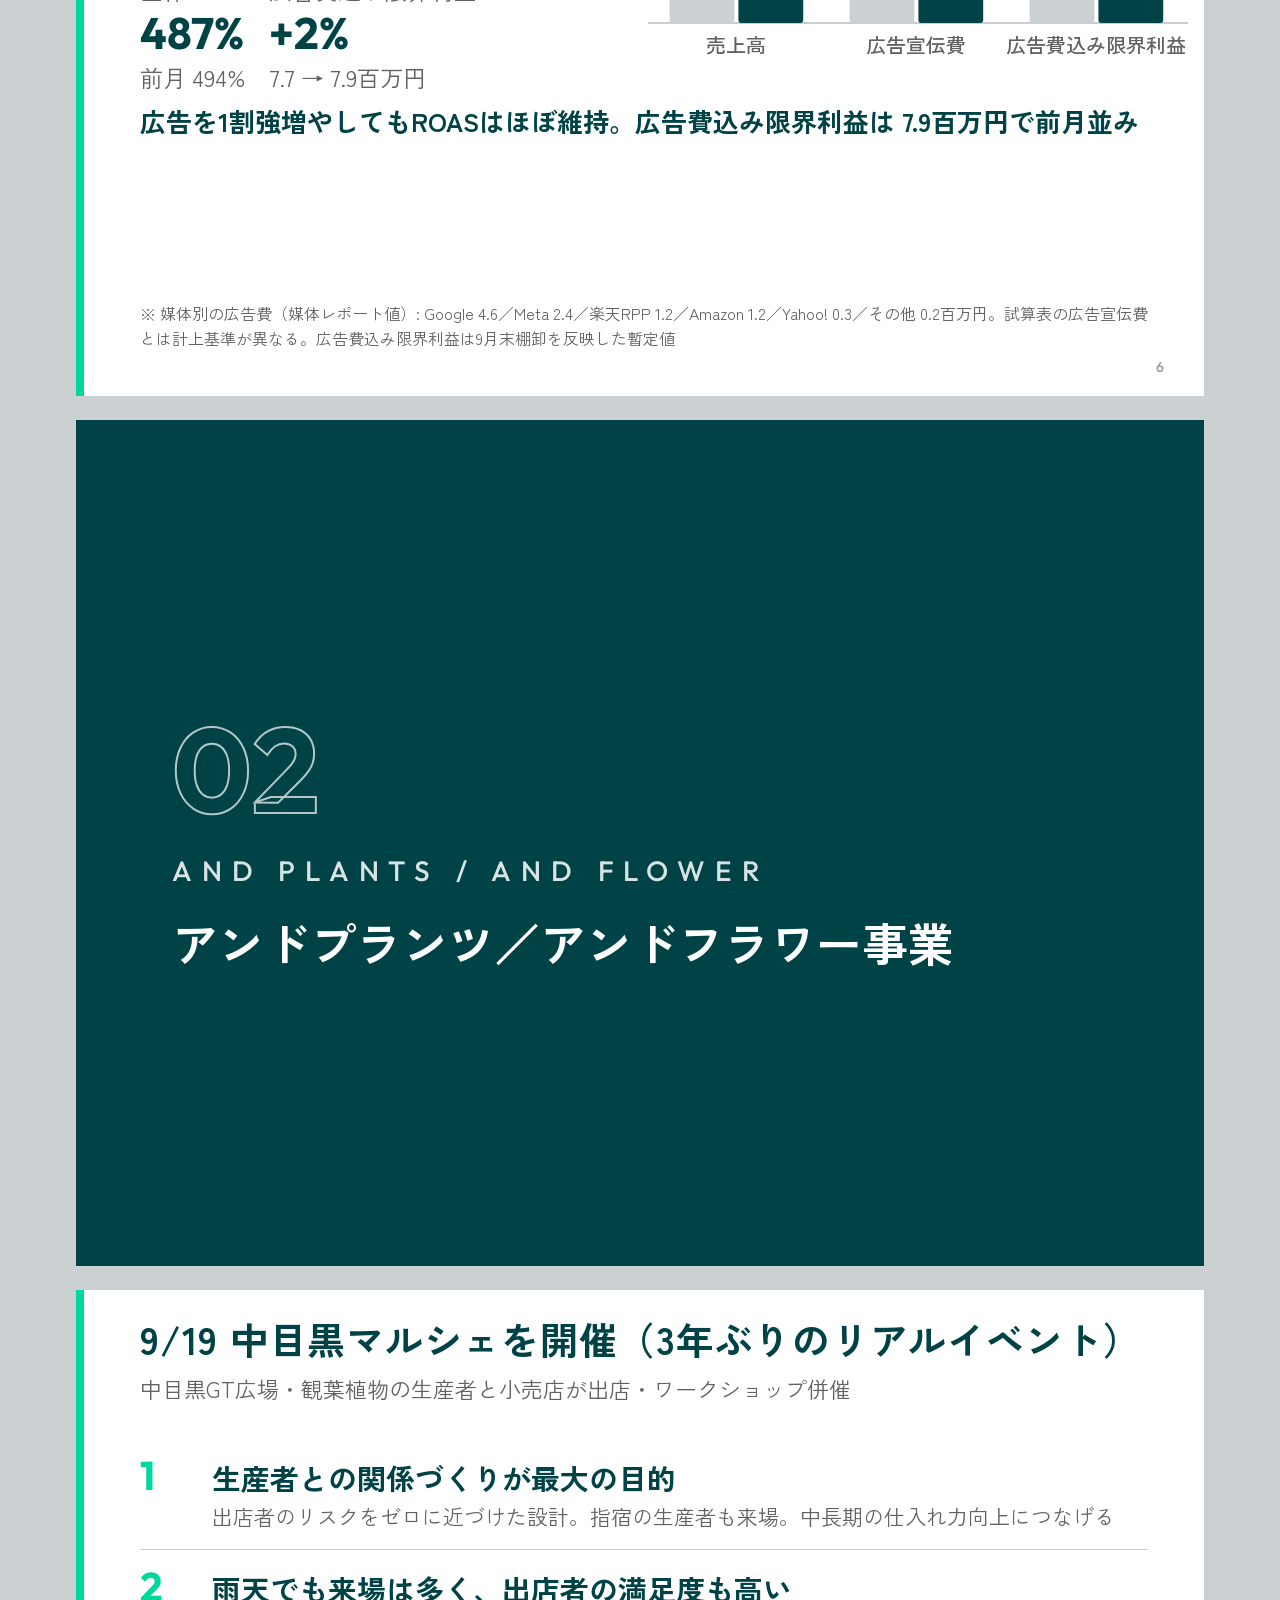
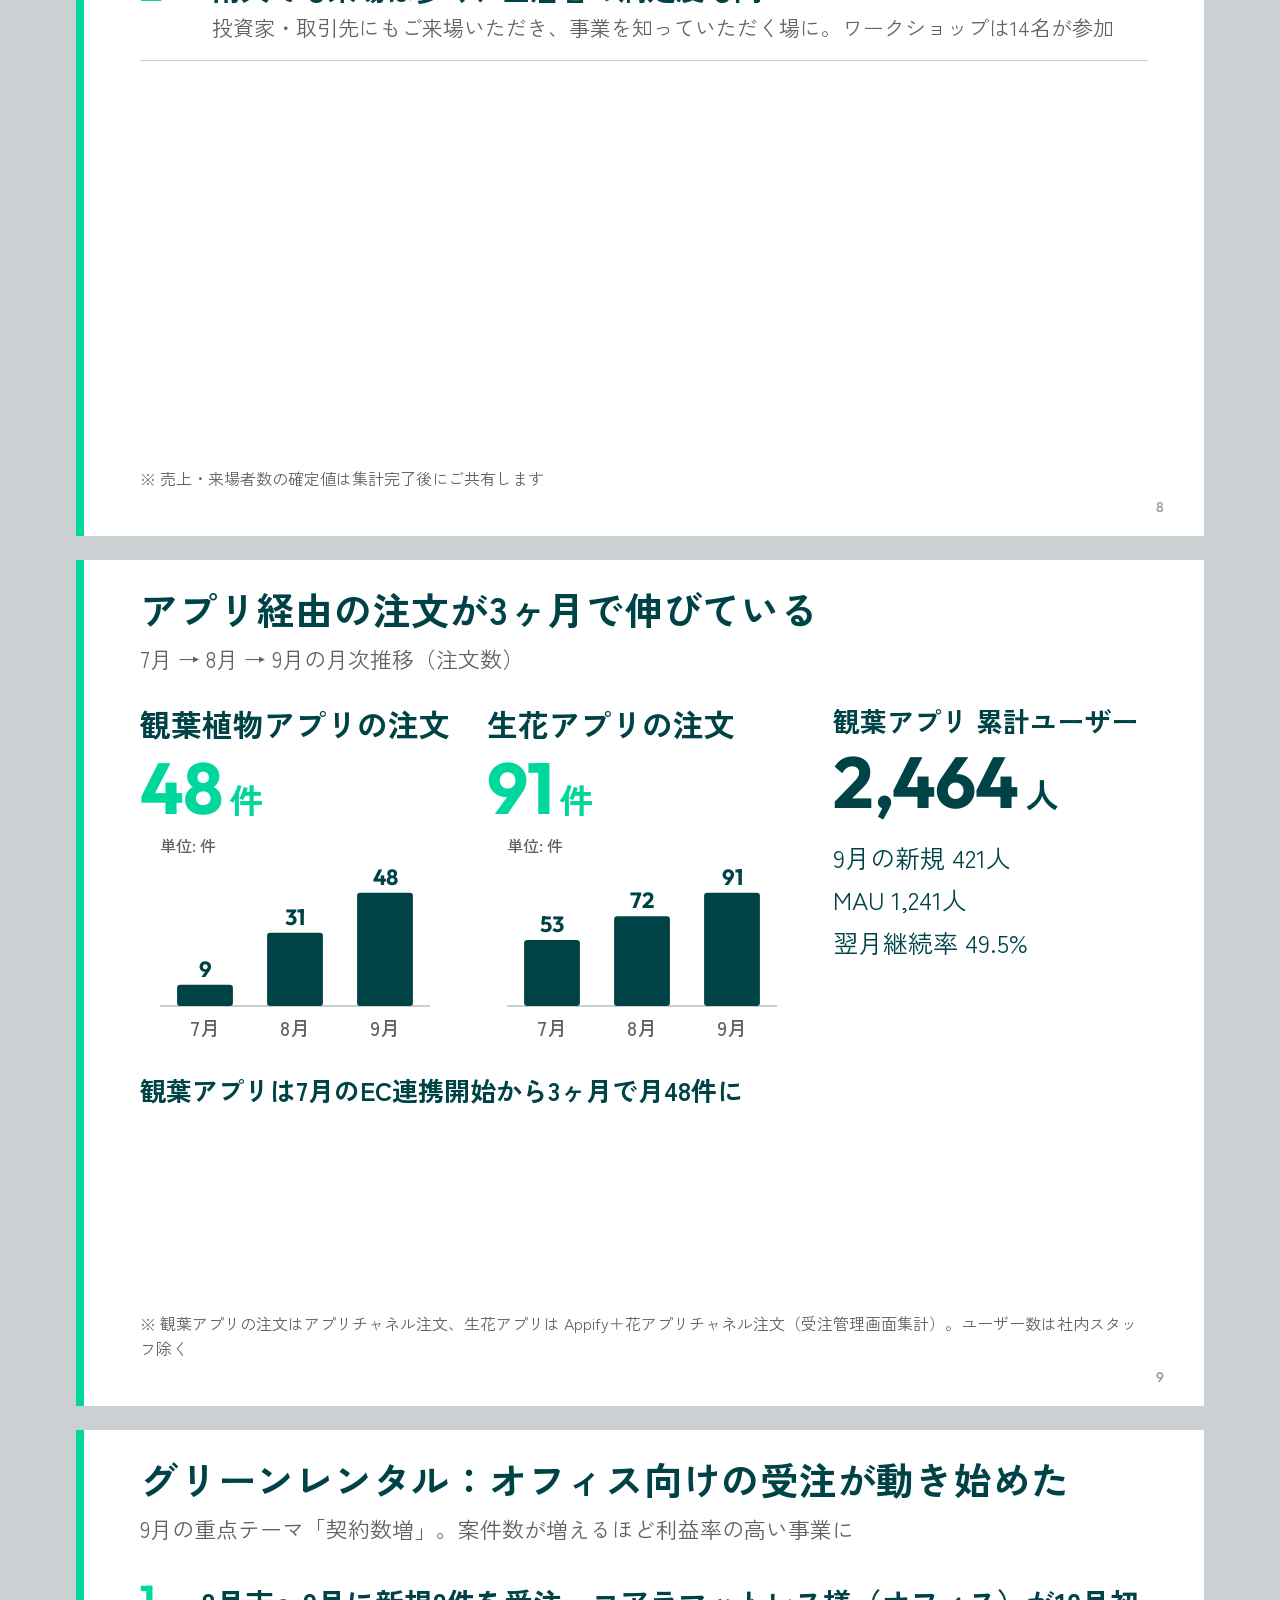
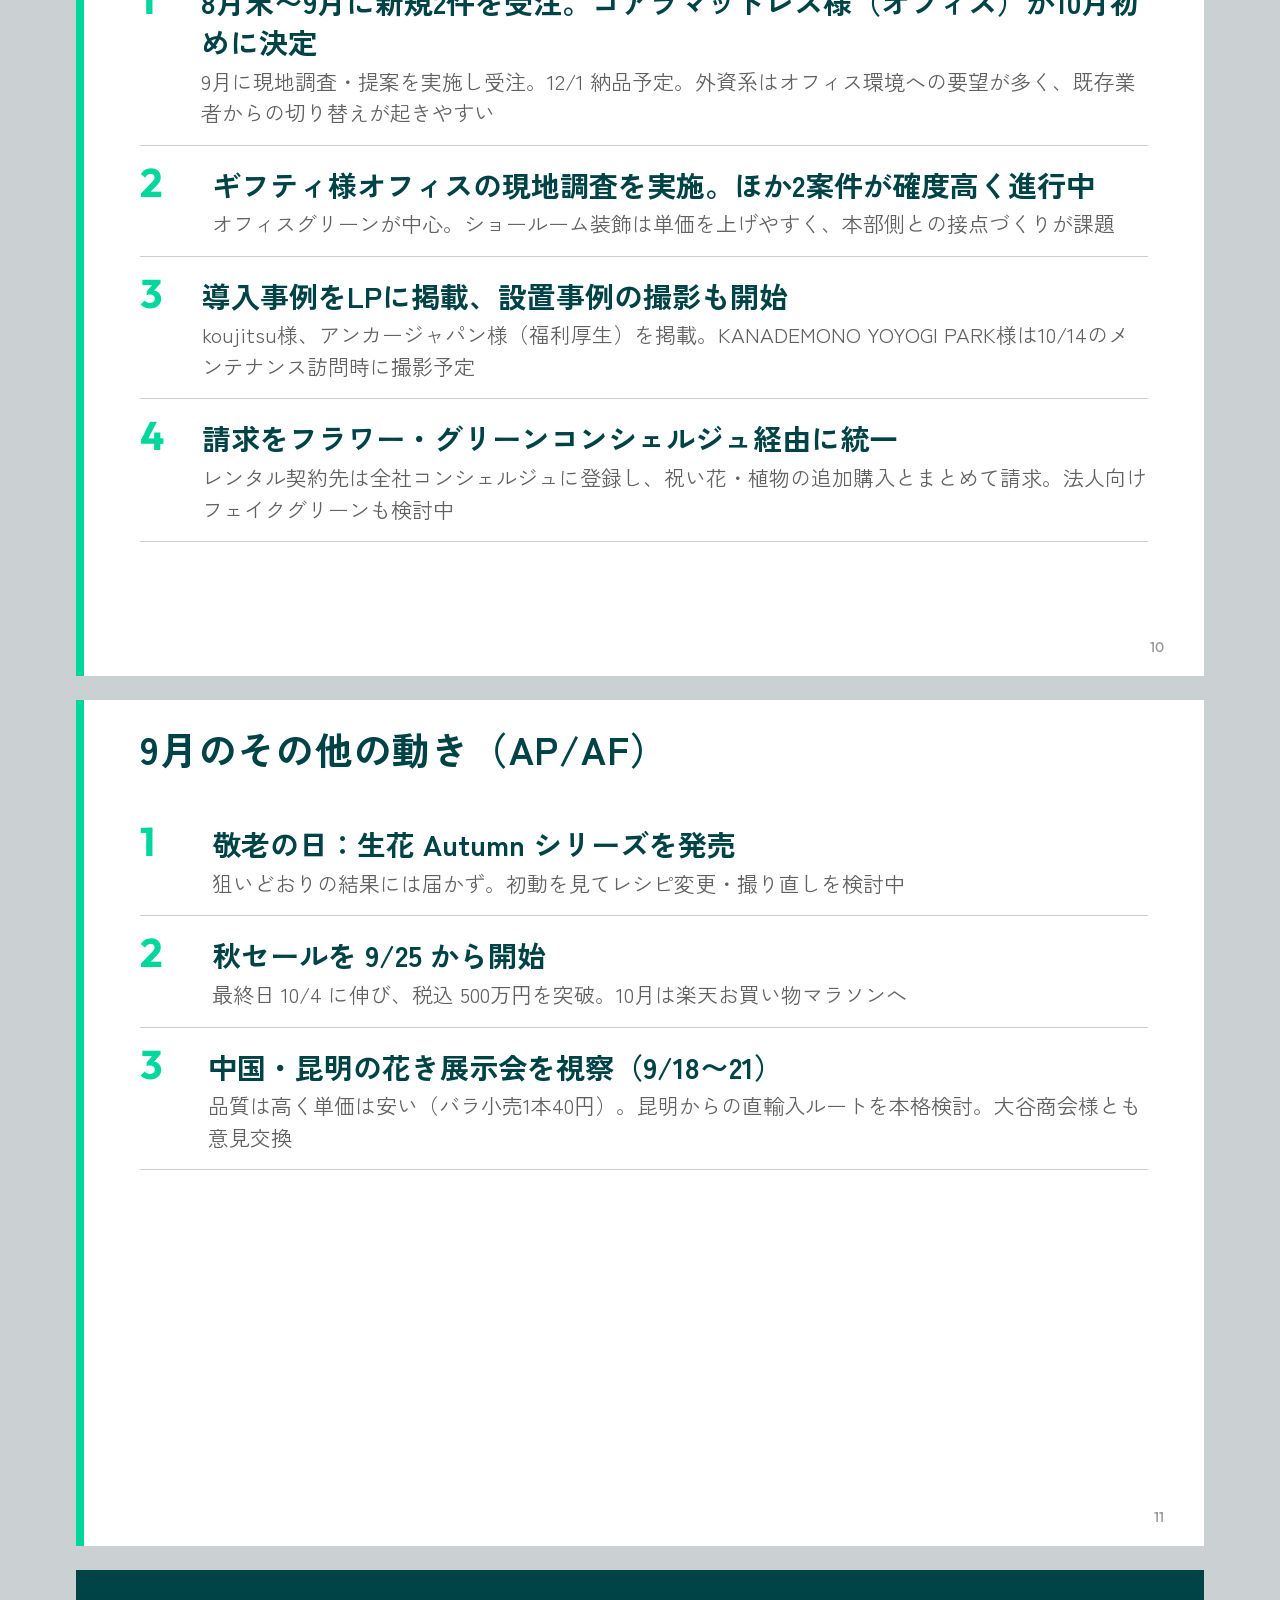
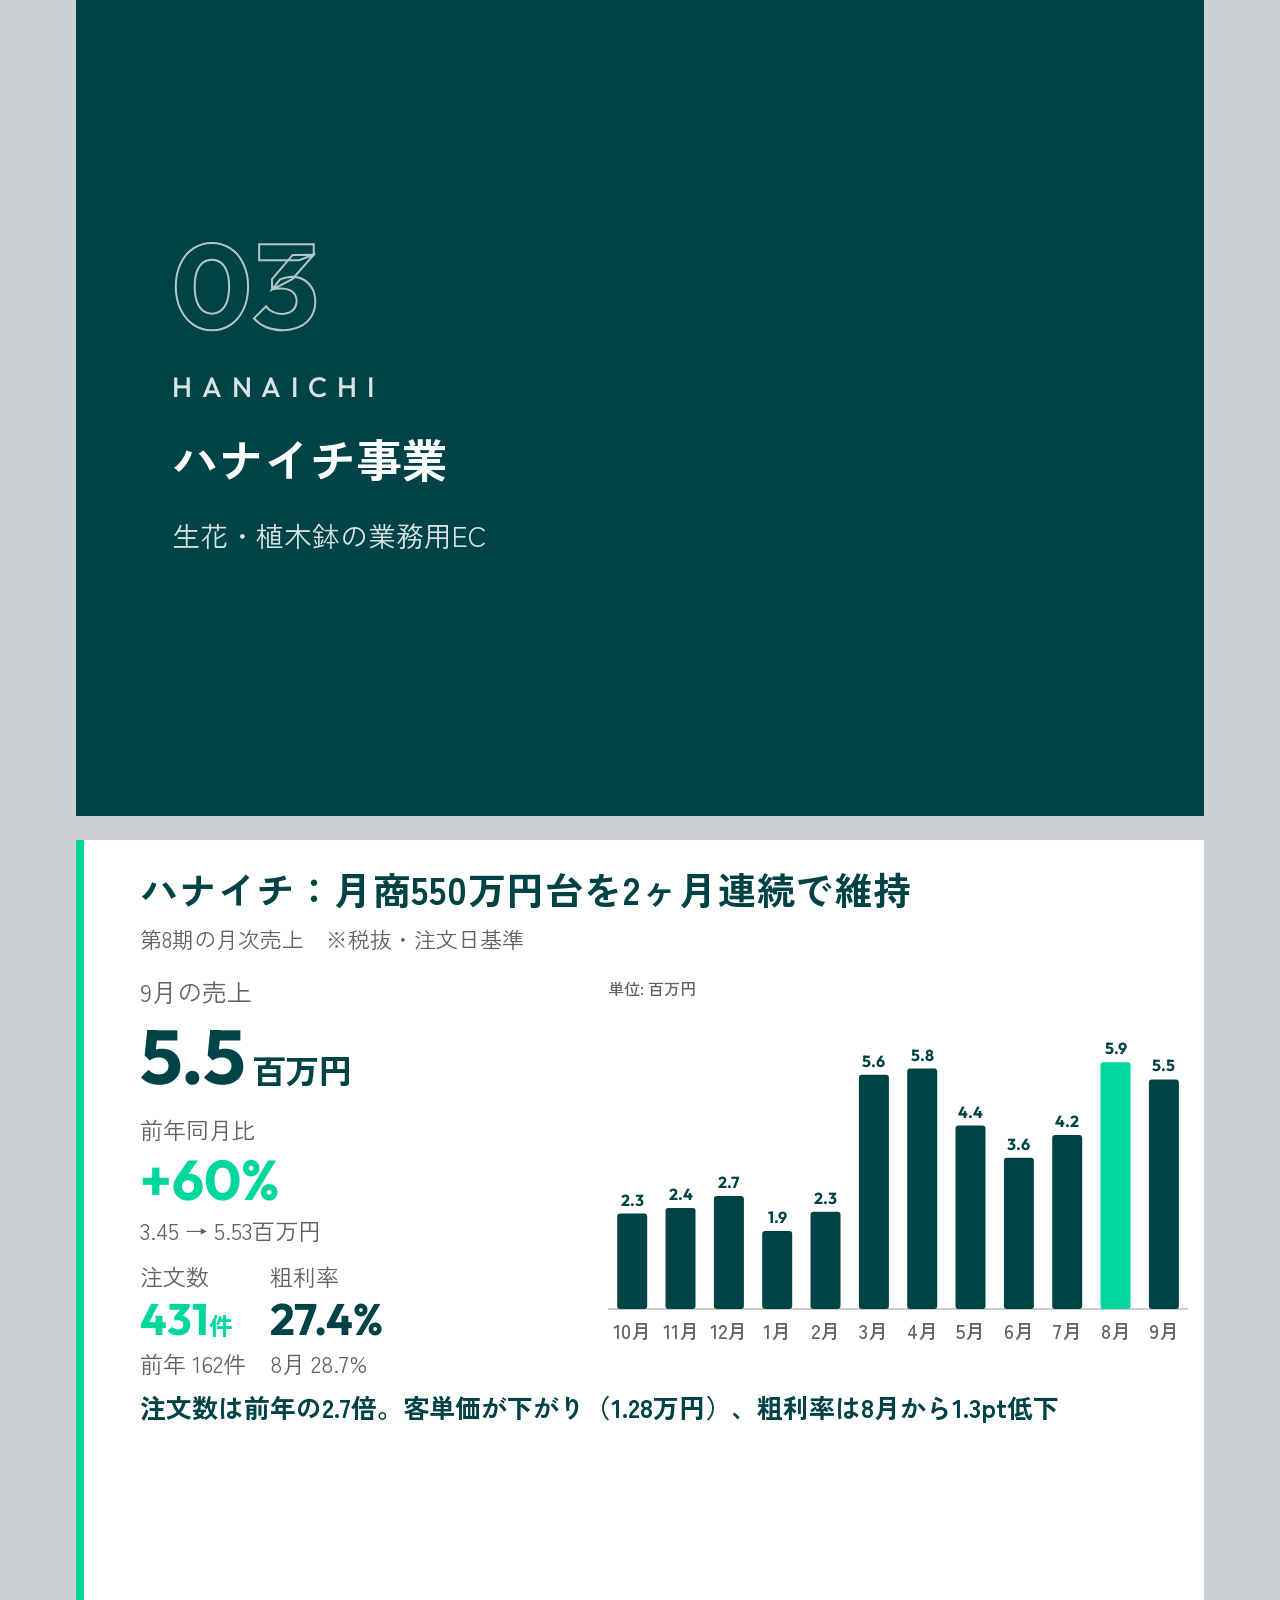
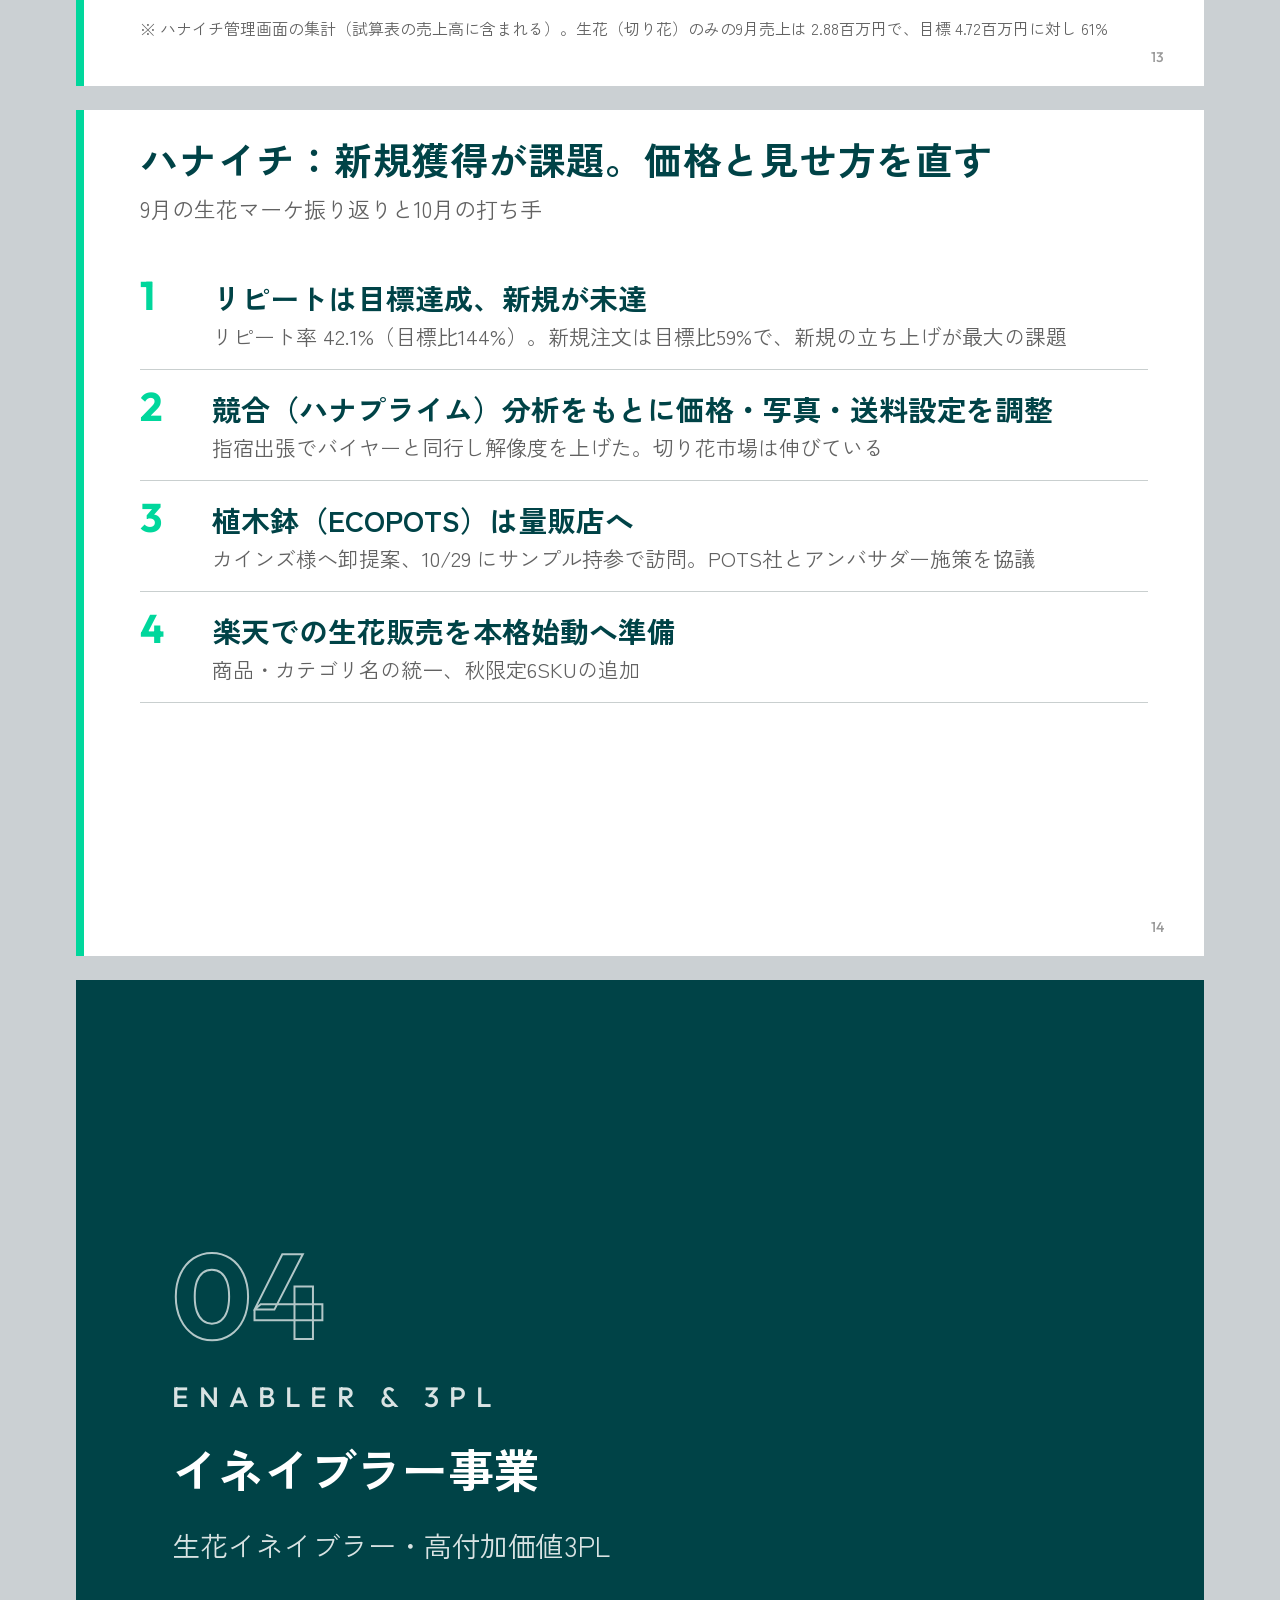
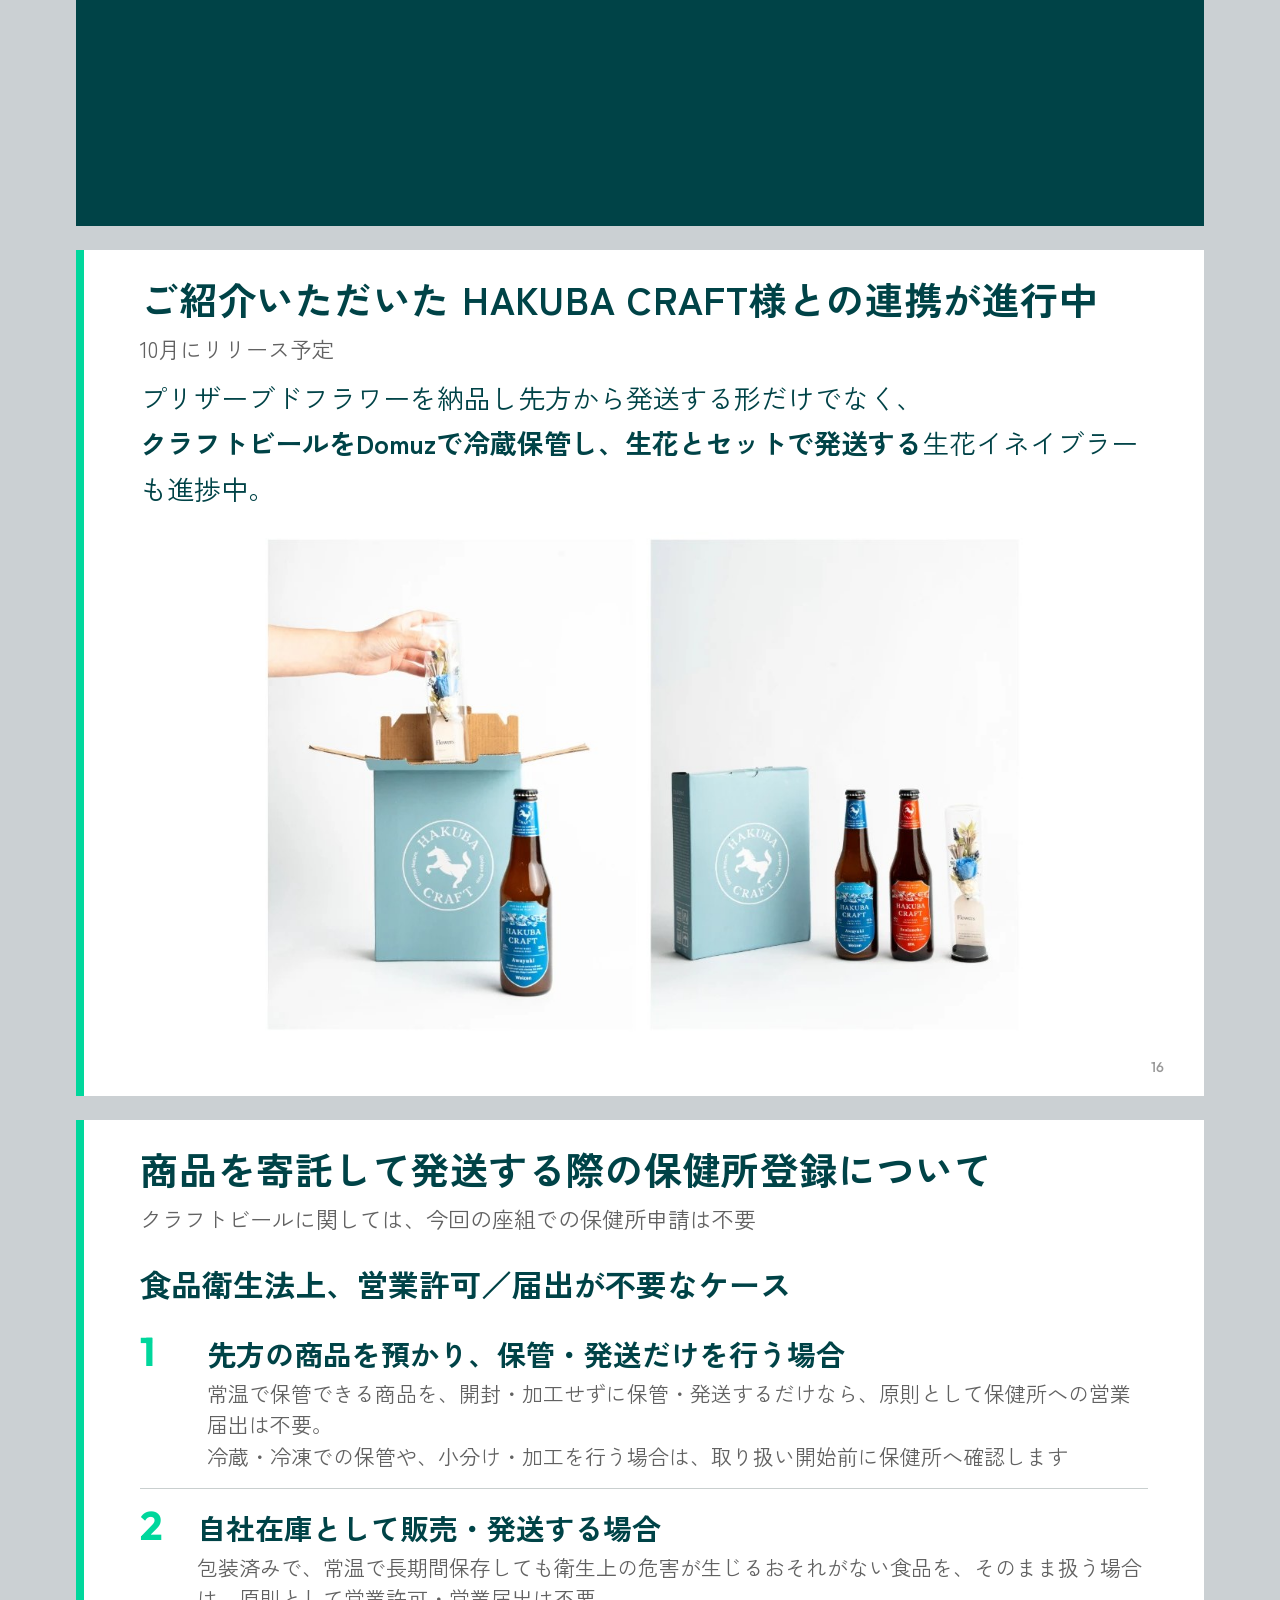
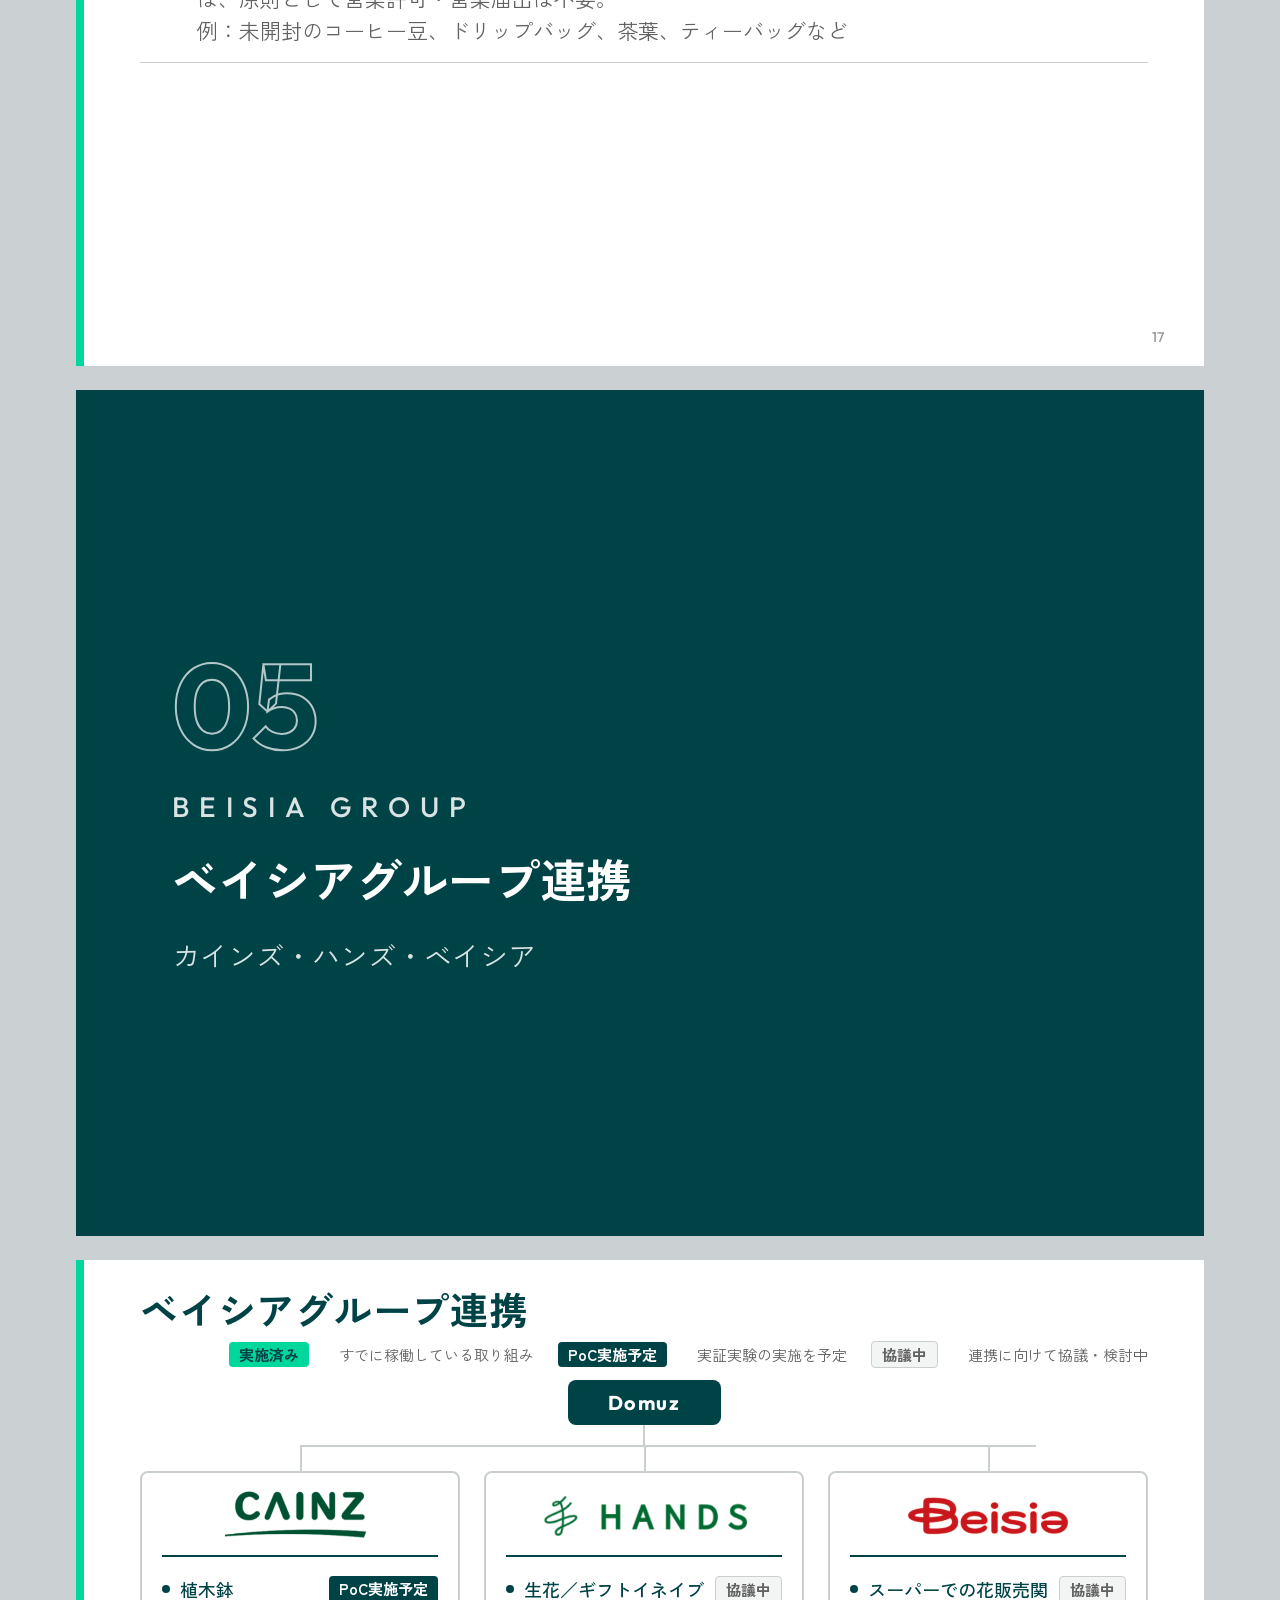
==== commit 58ef898f: "株主報告 2026年9月: 事業進捗の一文を短縮 Co-Authored-By: Claude Fable 5.1 <noreply@anthropic.com> Claude-Session: ht" ====
--- a/shareholder-2026-09/index.html
+++ b/shareholder-2026-09/index.html
@@ -275,7 +275,7 @@
     </div>
   </div>
   <div class="hr" style="margin-top: 40px;"></div>
-  <div class="line" style="margin-top: 0;">売上高は8月から <span class="arrow">+12%</span>、限界利益も 21.4百万円（+9%）と回復。限界利益率 32.5%、広告費込み限界利益は 7.9百万円（8月 7.7）</div>
+  <div class="line" style="margin-top: 0;">売上高は8月から <span class="arrow">+12%</span>、限界利益は 21.4百万円（+9%）。</div>
   <div class="note">※ 限界利益＝売上総利益−荷造運賃−支払手数料。全体ROAS＝売上高÷広告宣伝費。広告費込み限界利益＝限界利益−広告宣伝費。9月末の実地棚卸（135.9百万円、8月末比 −6.5百万円）を売上原価に反映した暫定値。確定値と差異が出ます</div>
   <div class="pn">3</div>
 </section>
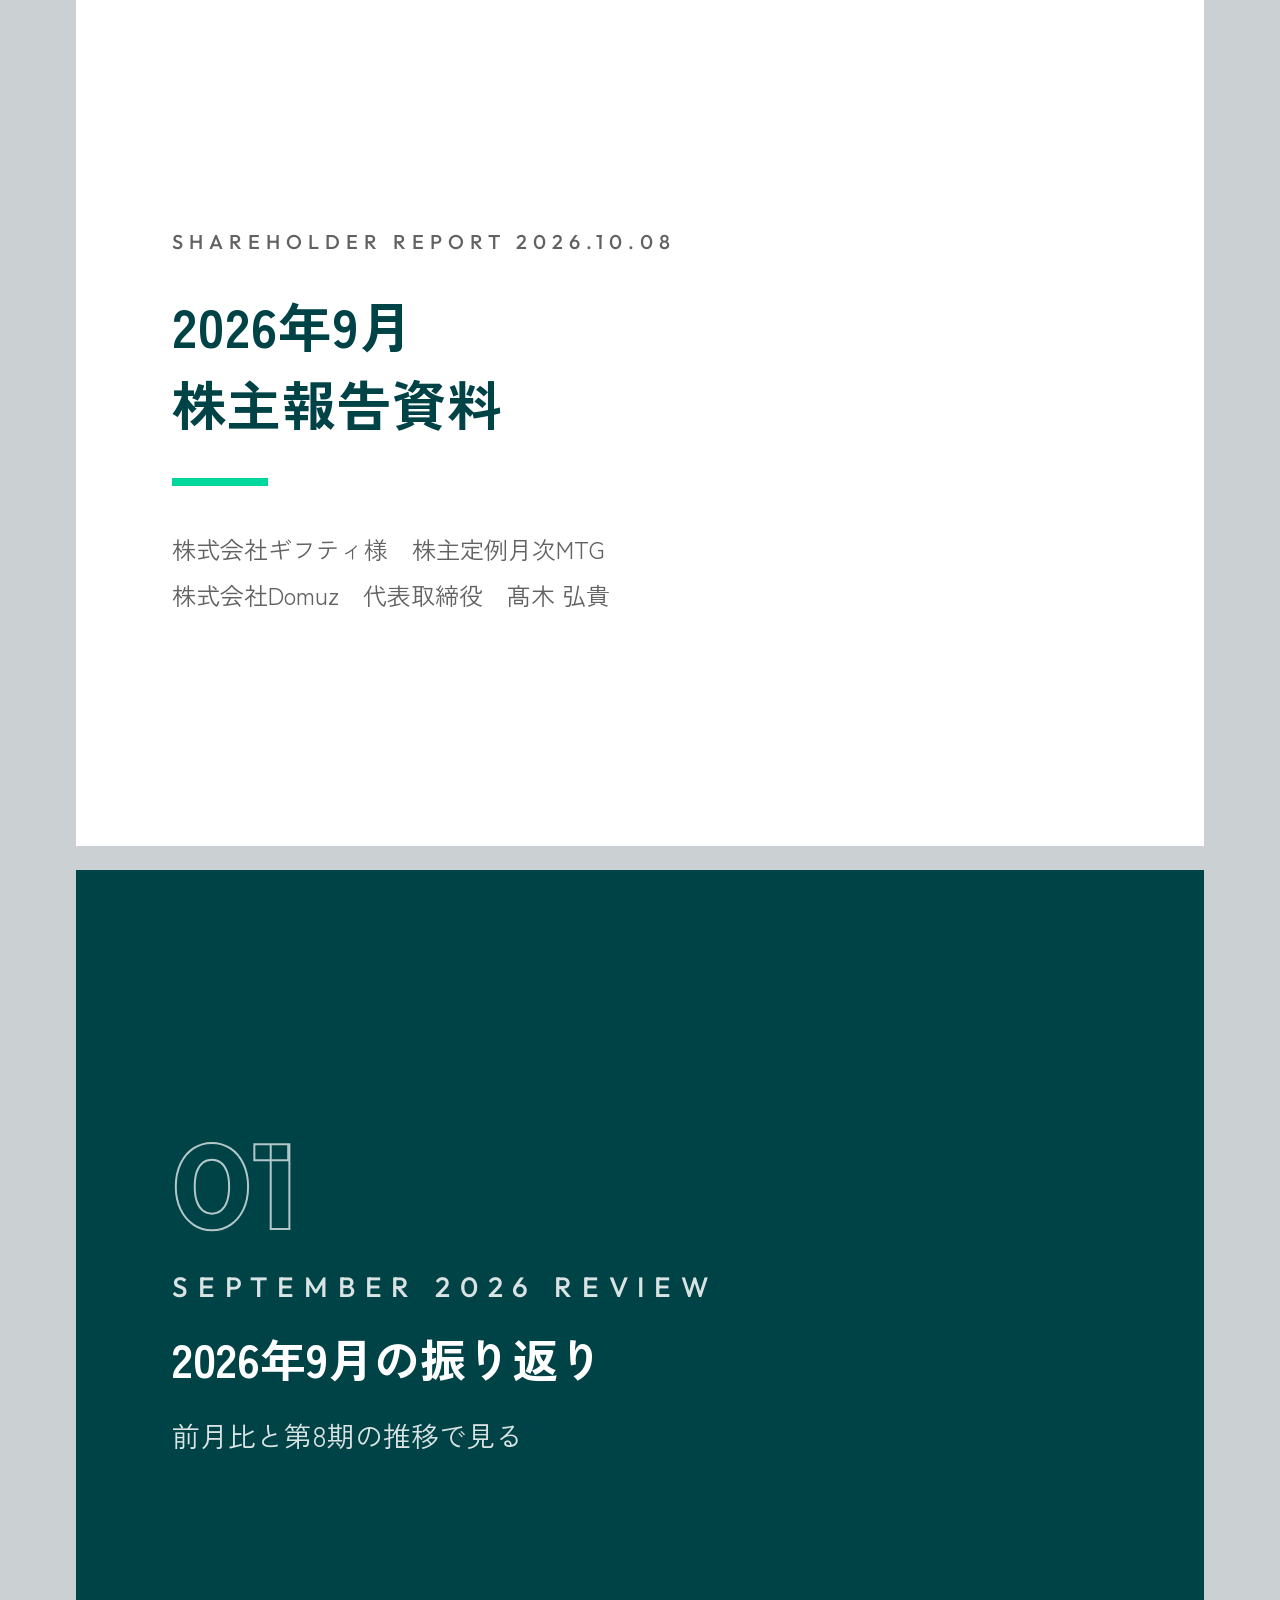
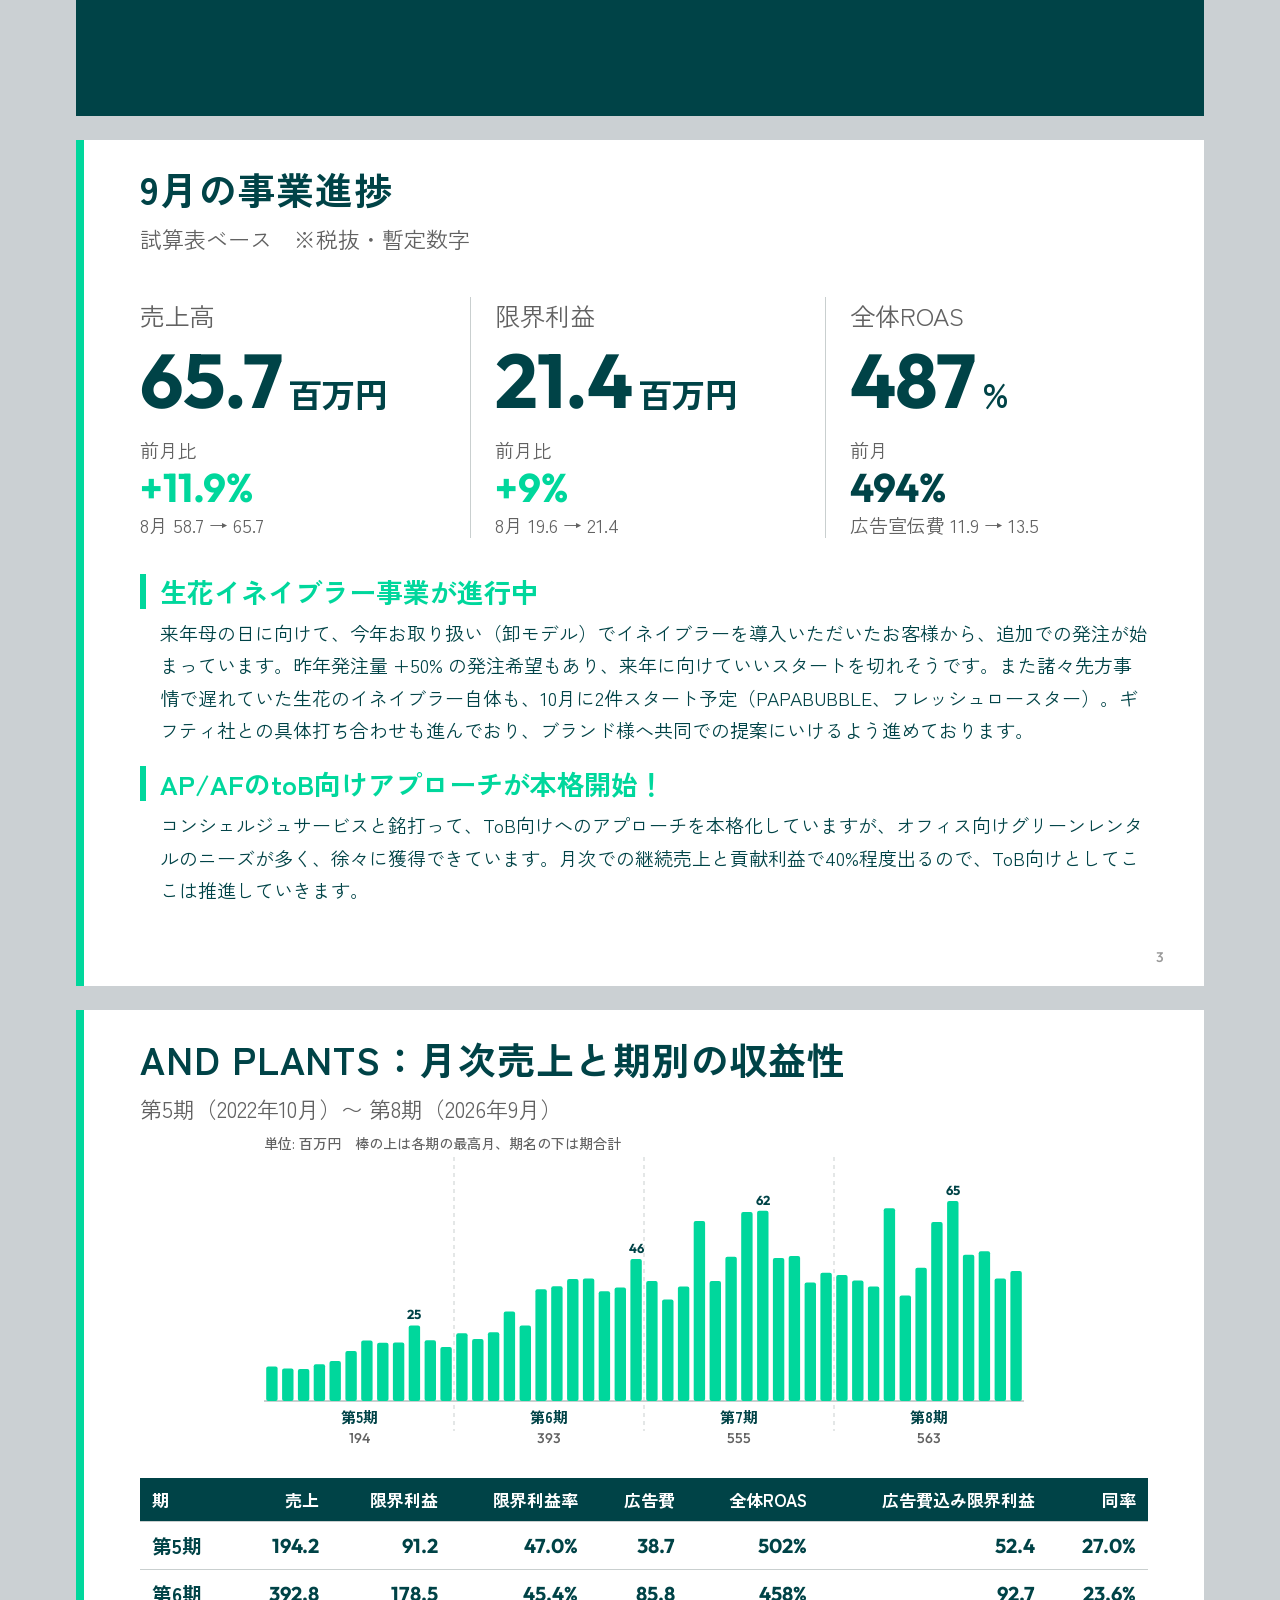
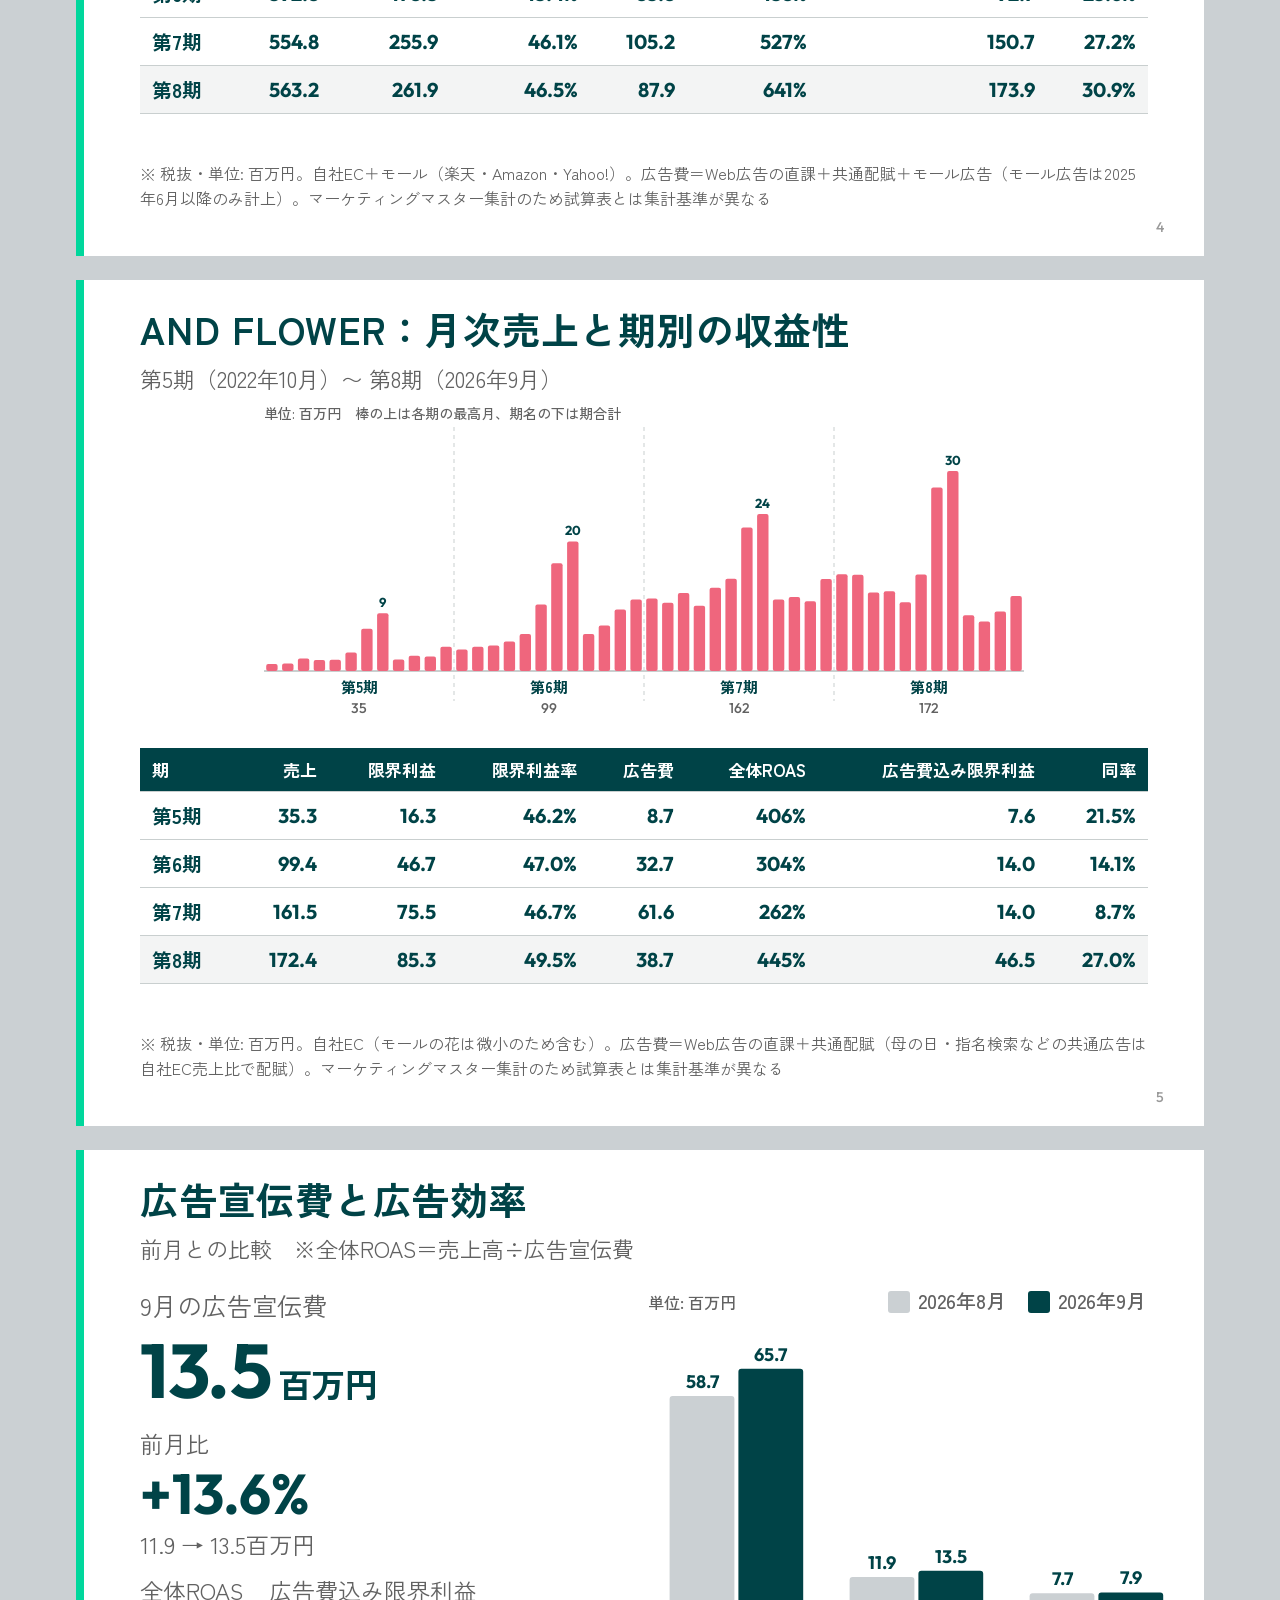
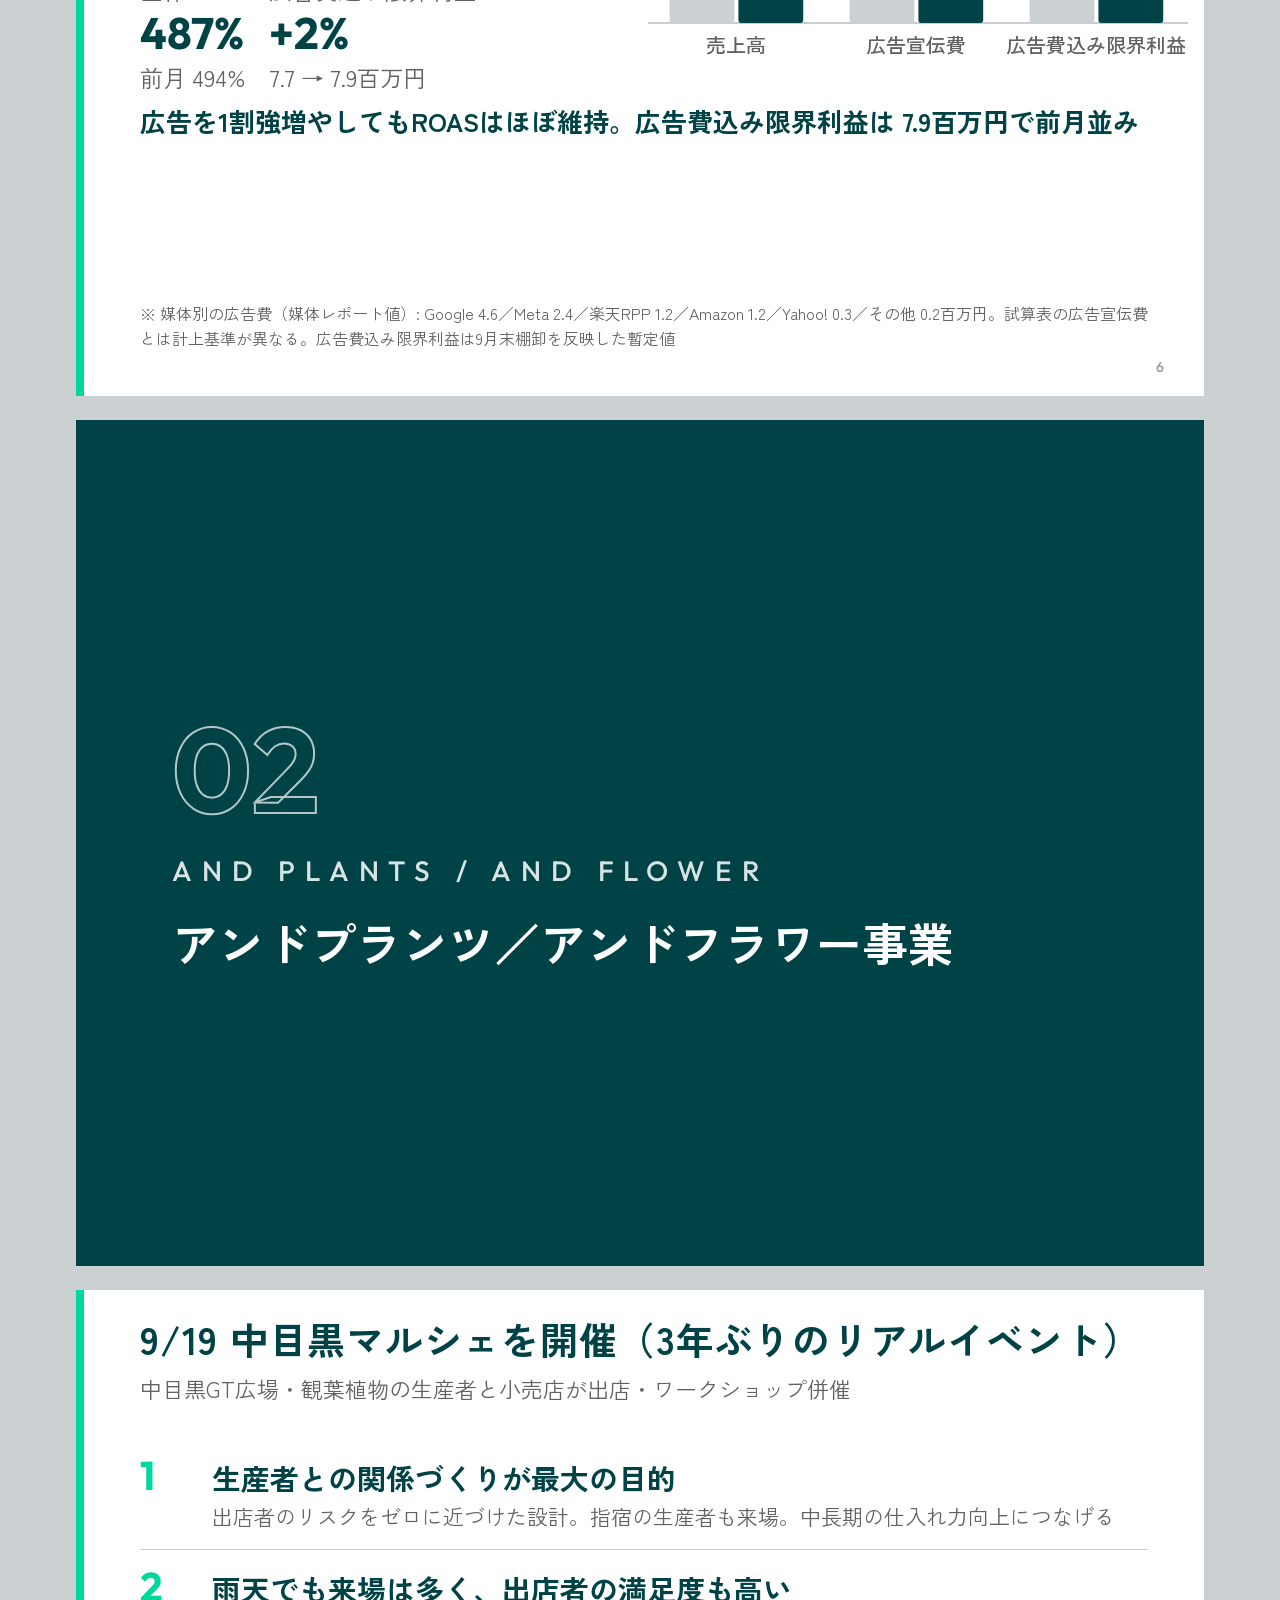
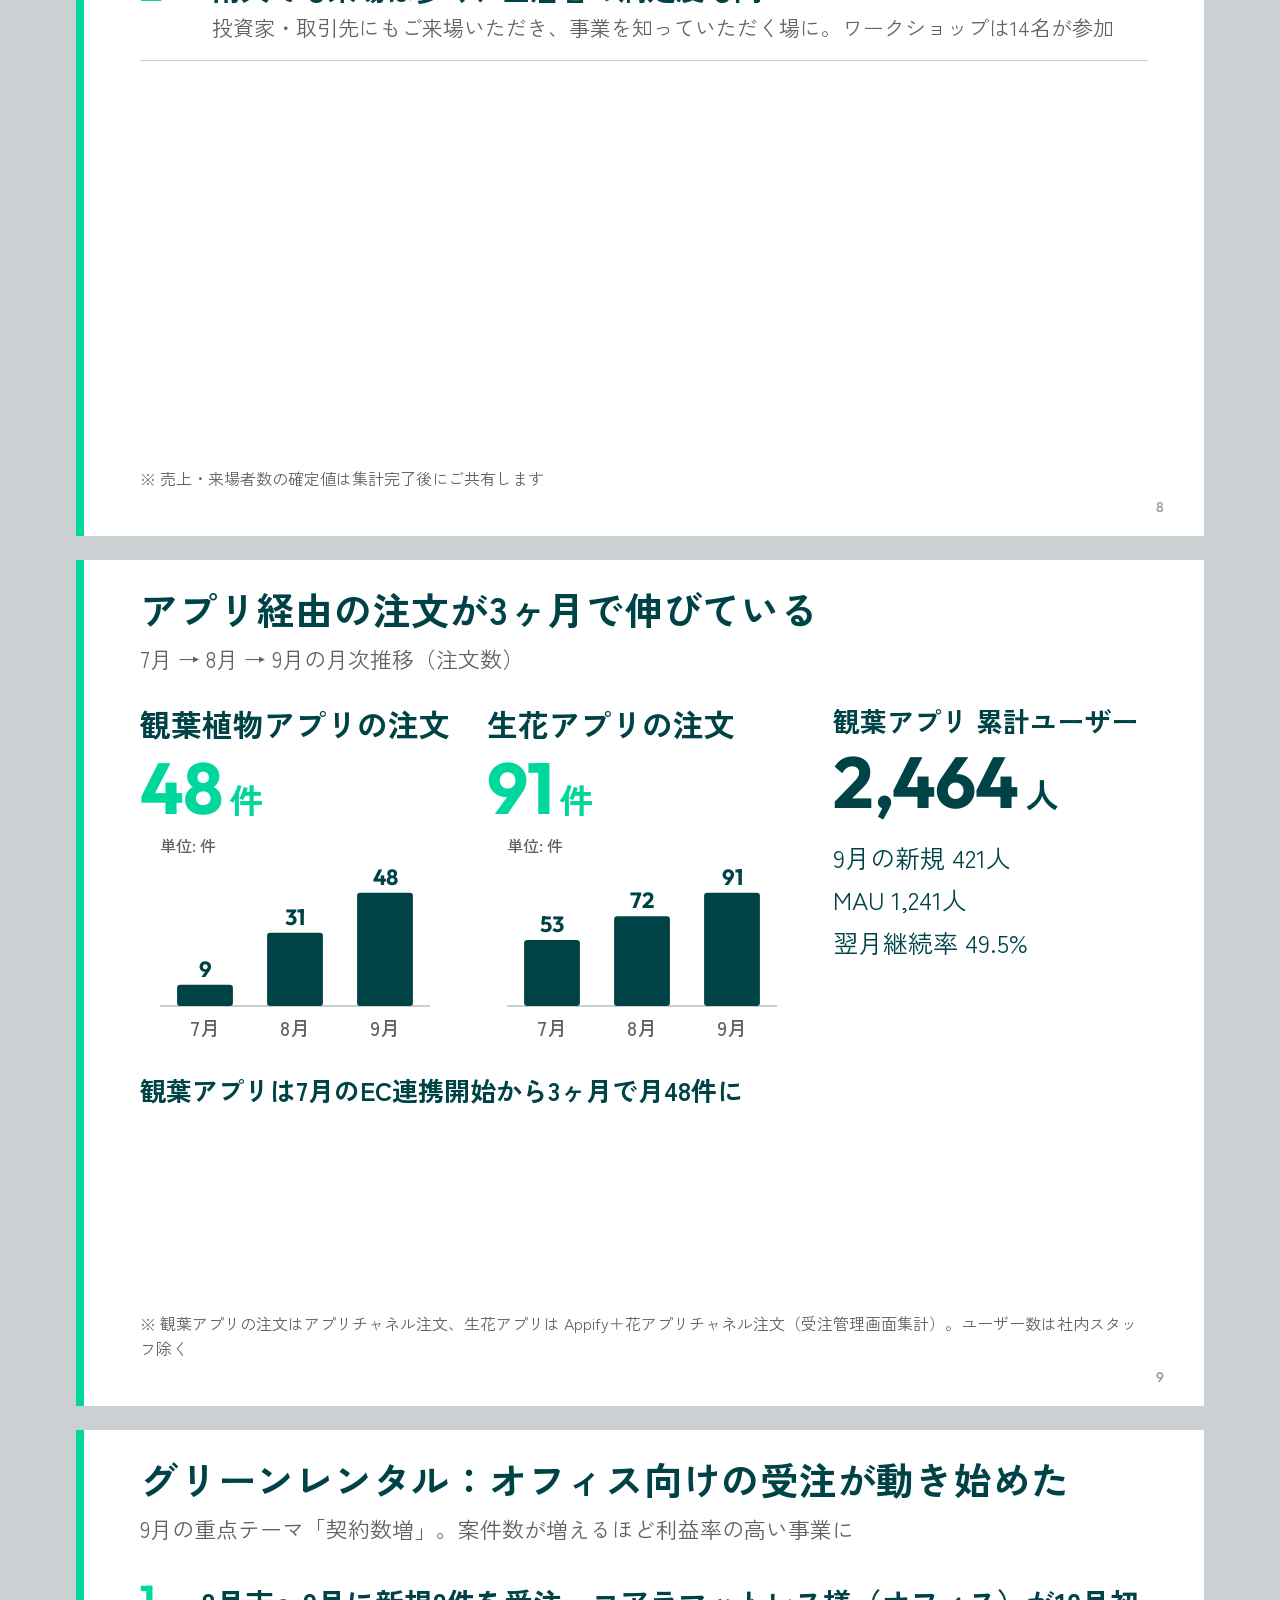
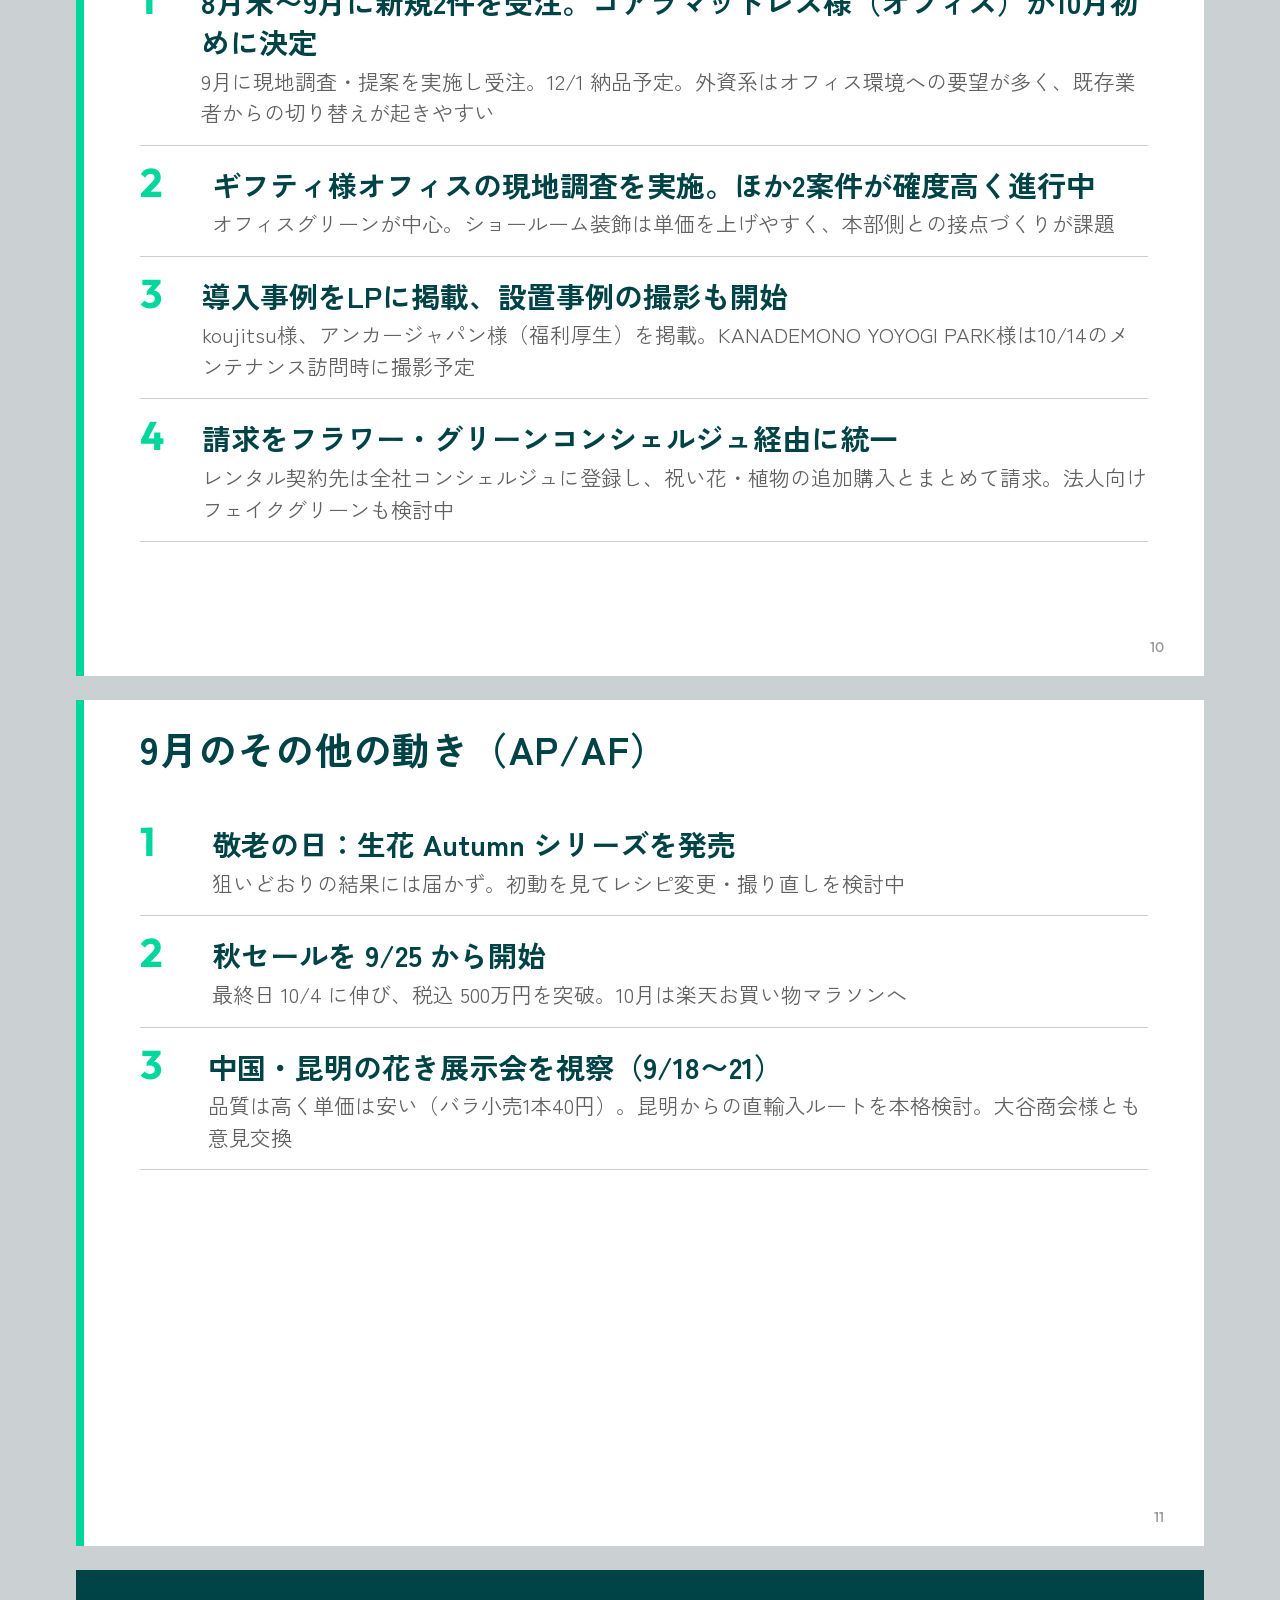
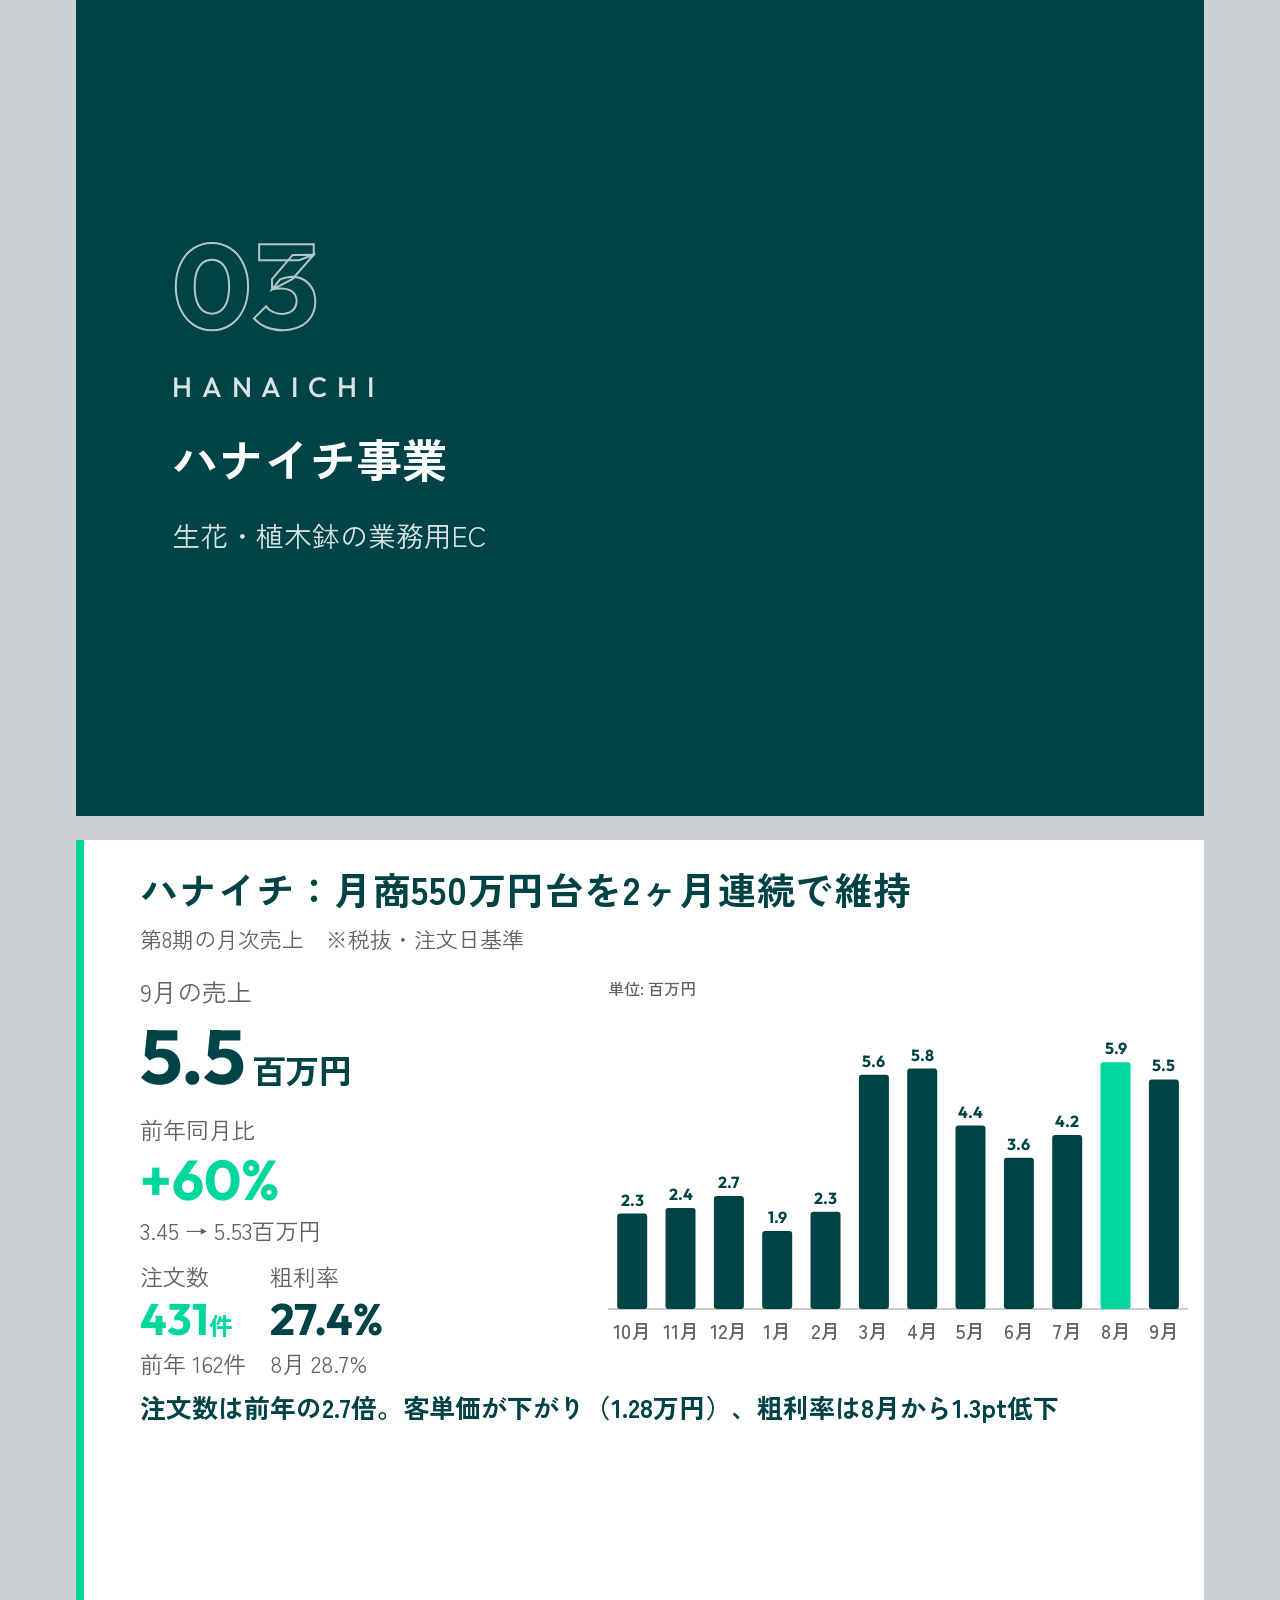
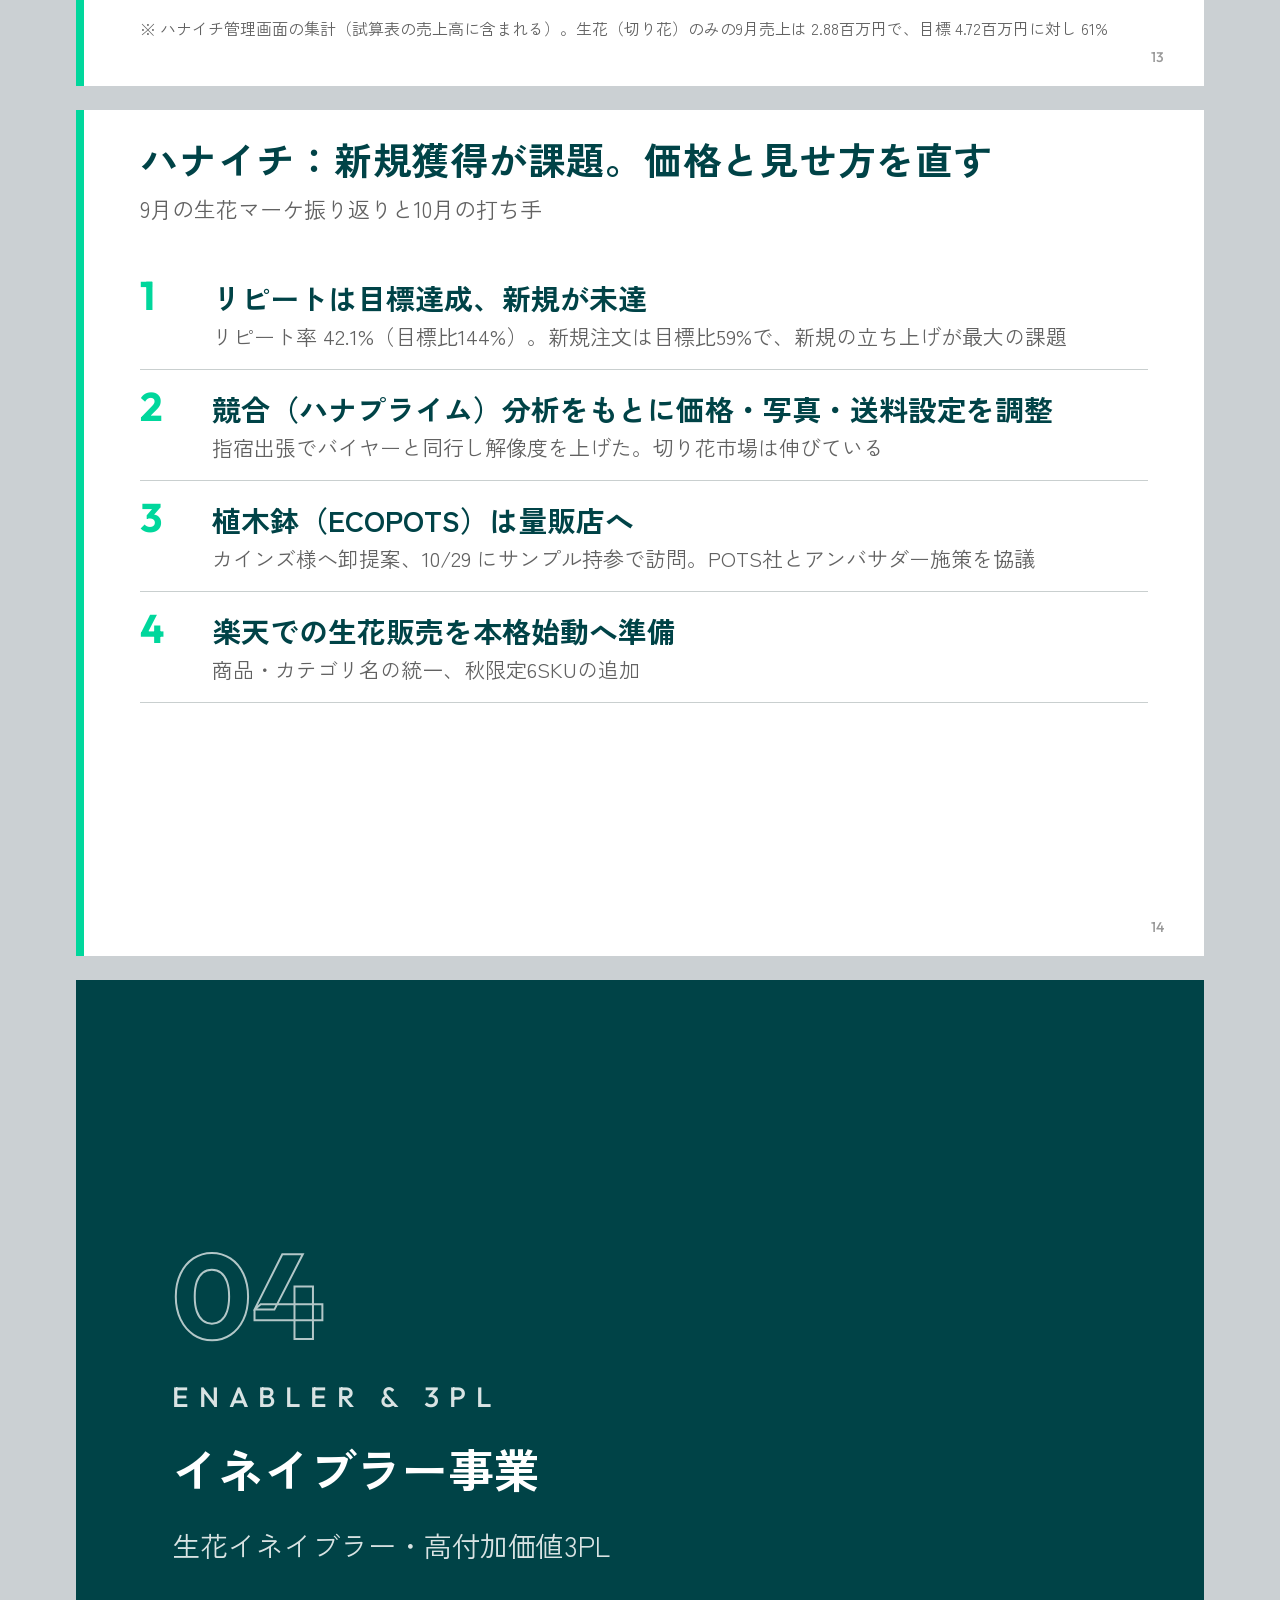
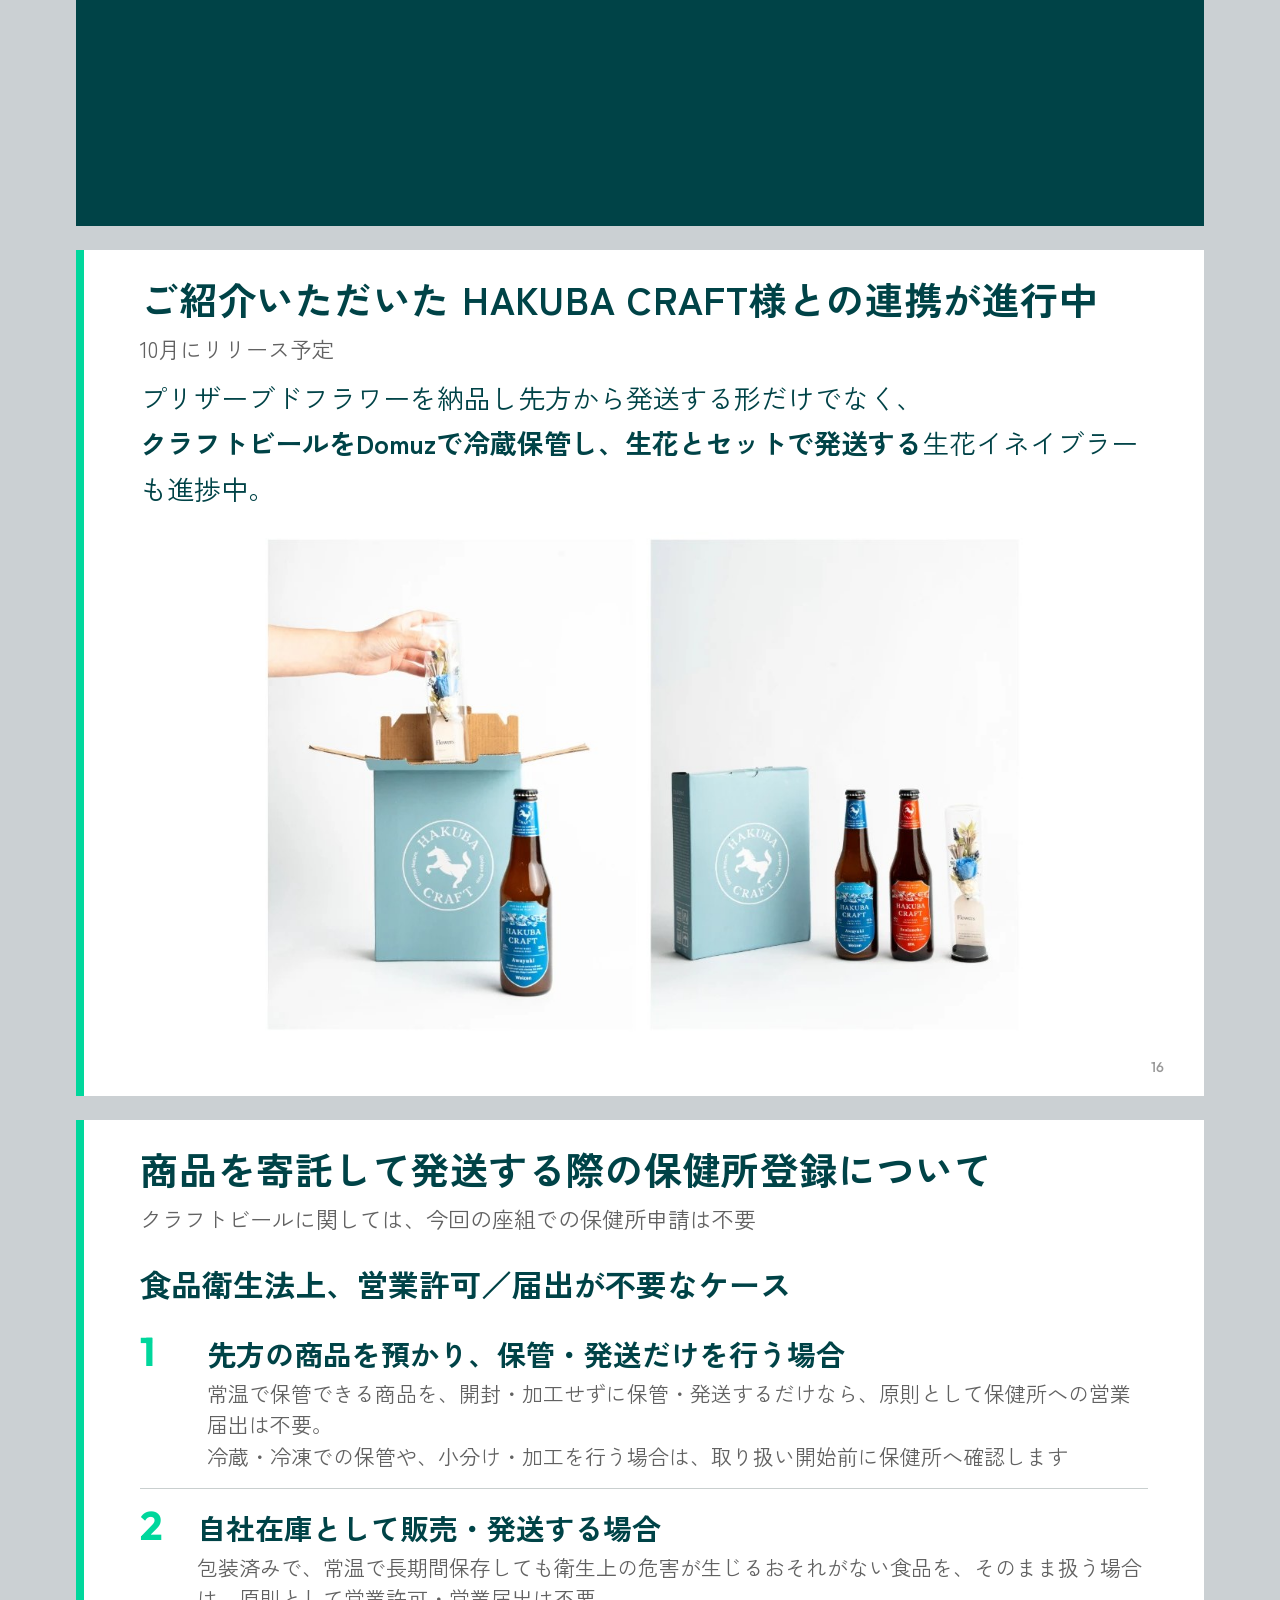
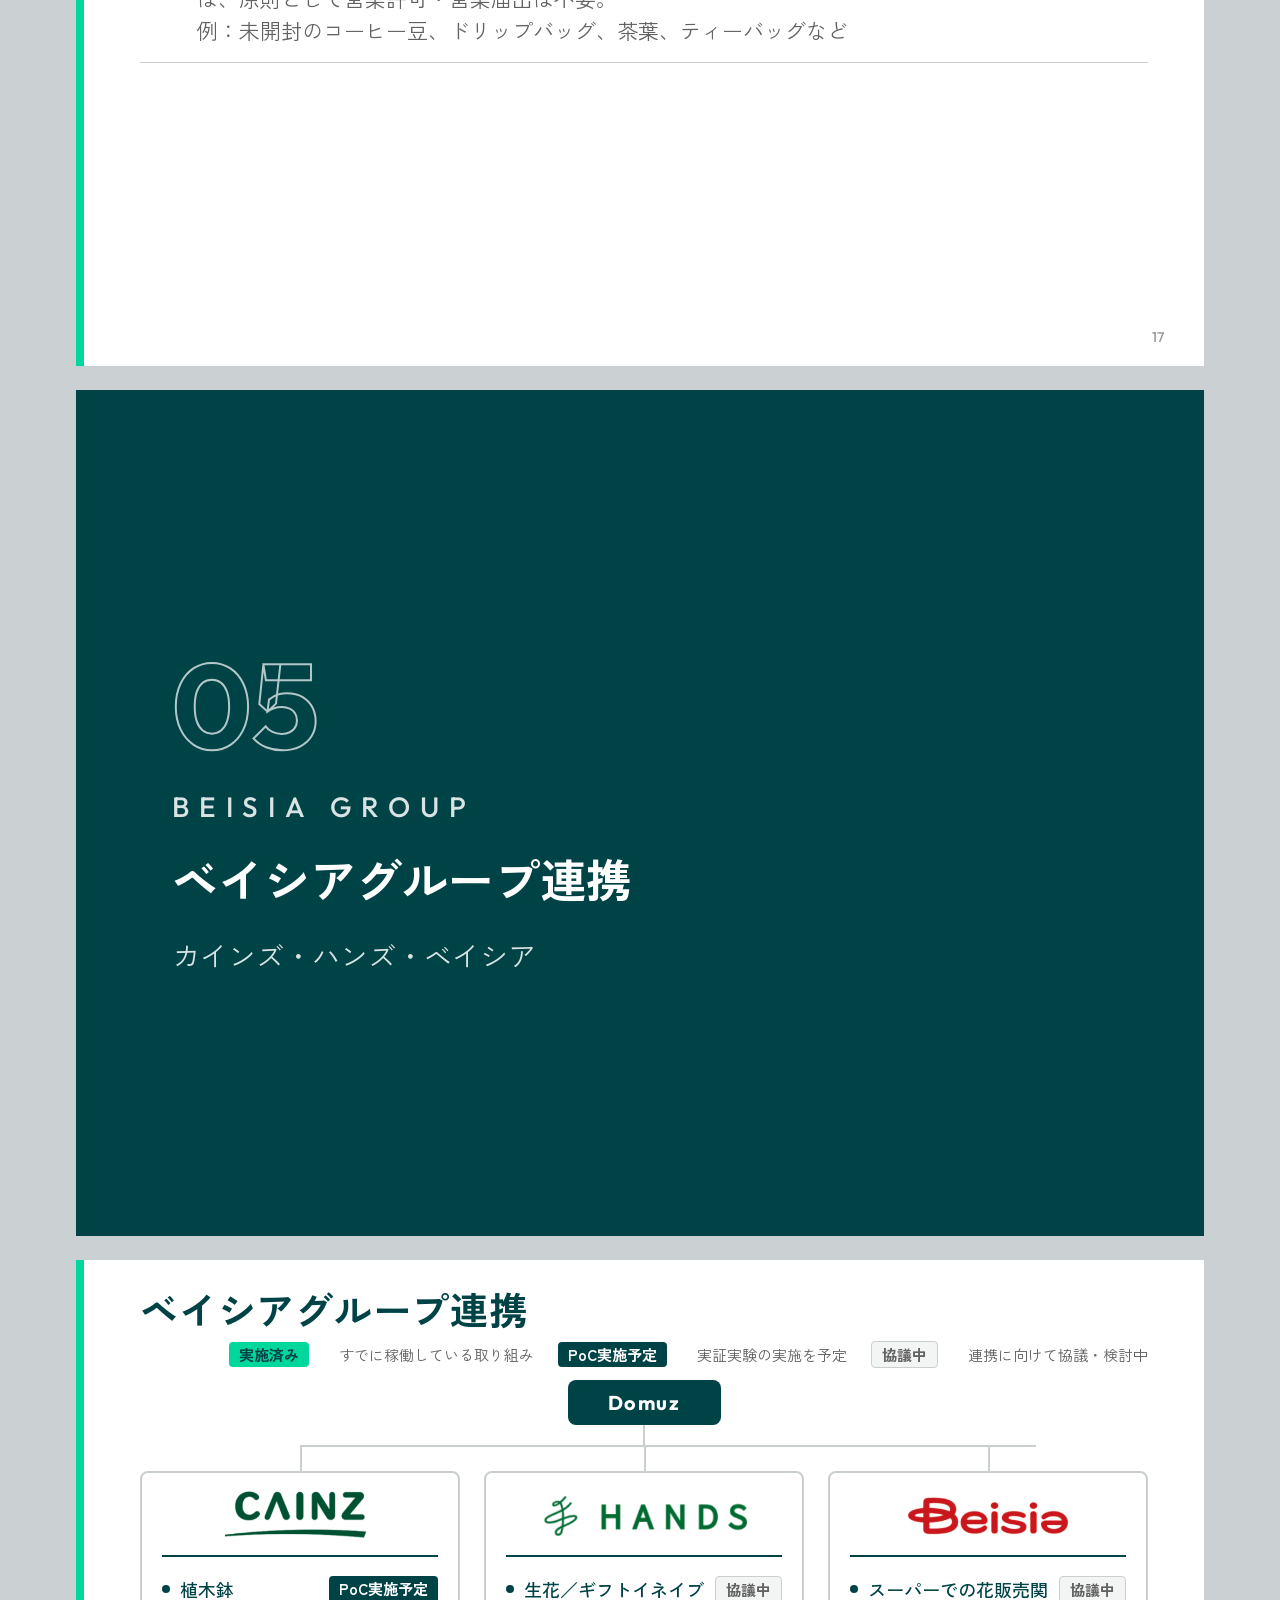
==== commit eb39fb65: "株主報告 2026年9月: 事業進捗ページの下にサマリー2本を追加、一文と注記を削除 Co-Authored-By: Claude Fable 5.1 <noreply@anthropic.com> " ====
--- a/shareholder-2026-09/index.html
+++ b/shareholder-2026-09/index.html
@@ -204,6 +204,9 @@
   .status.go { background: var(--brand-secondary); color: var(--text-primary); }
   .status.wait { background: var(--bg-dull-green); }
   .vcenter { height: calc(100% - 64px); }
+  .sum { margin-top: 20px; }
+  .sum .h { font-size: 27px; font-weight: 700; color: var(--brand-secondary); border-left: 6px solid var(--brand-secondary); padding-left: 14px; line-height: 1.3; margin-bottom: 8px; }
+  .sum .b { font-size: 19px; font-weight: 400; line-height: 1.7; padding-left: 20px; }
   table.fy { margin-top: 12px; }
   table.fy th, table.fy td { padding: 9px 12px; font-size: 20px; border-bottom: 1px solid var(--border-light); }
   table.fy th { background: var(--bg-moss); color: var(--text-on-fill); font-size: 17px; font-weight: 700; text-align: right; }
@@ -274,9 +277,14 @@
       <div class="yoys"><div class="yoy"><div class="yl">前月</div><div class="yv">494%</div><div class="yn">広告宣伝費 11.9 → 13.5</div></div></div>
     </div>
   </div>
-  <div class="hr" style="margin-top: 40px;"></div>
-  <div class="line" style="margin-top: 0;">売上高は8月から <span class="arrow">+12%</span>、限界利益は 21.4百万円（+9%）。</div>
-  <div class="note">※ 限界利益＝売上総利益−荷造運賃−支払手数料。全体ROAS＝売上高÷広告宣伝費。広告費込み限界利益＝限界利益−広告宣伝費。9月末の実地棚卸（135.9百万円、8月末比 −6.5百万円）を売上原価に反映した暫定値。確定値と差異が出ます</div>
+  <div class="sum" style="margin-top: 36px;">
+    <div class="h">生花イネイブラー事業が進行中</div>
+    <div class="b">来年母の日に向けて、今年お取り扱い（卸モデル）でイネイブラーを導入いただいたお客様から、追加での発注が始まっています。昨年発注量 +50% の発注希望もあり、来年に向けていいスタートを切れそうです。また諸々先方事情で遅れていた生花のイネイブラー自体も、10月に2件スタート予定（PAPABUBBLE、フレッシュロースター）。ギフティ社との具体打ち合わせも進んでおり、ブランド様へ共同での提案にいけるよう進めております。</div>
+  </div>
+  <div class="sum">
+    <div class="h">AP/AFのtoB向けアプローチが本格開始！</div>
+    <div class="b">コンシェルジュサービスと銘打って、ToB向けへのアプローチを本格化していますが、オフィス向けグリーンレンタルのニーズが多く、徐々に獲得できています。月次での継続売上と貢献利益で40%程度出るので、ToB向けとしてここは推進していきます。</div>
+  </div>
   <div class="pn">3</div>
 </section>
 
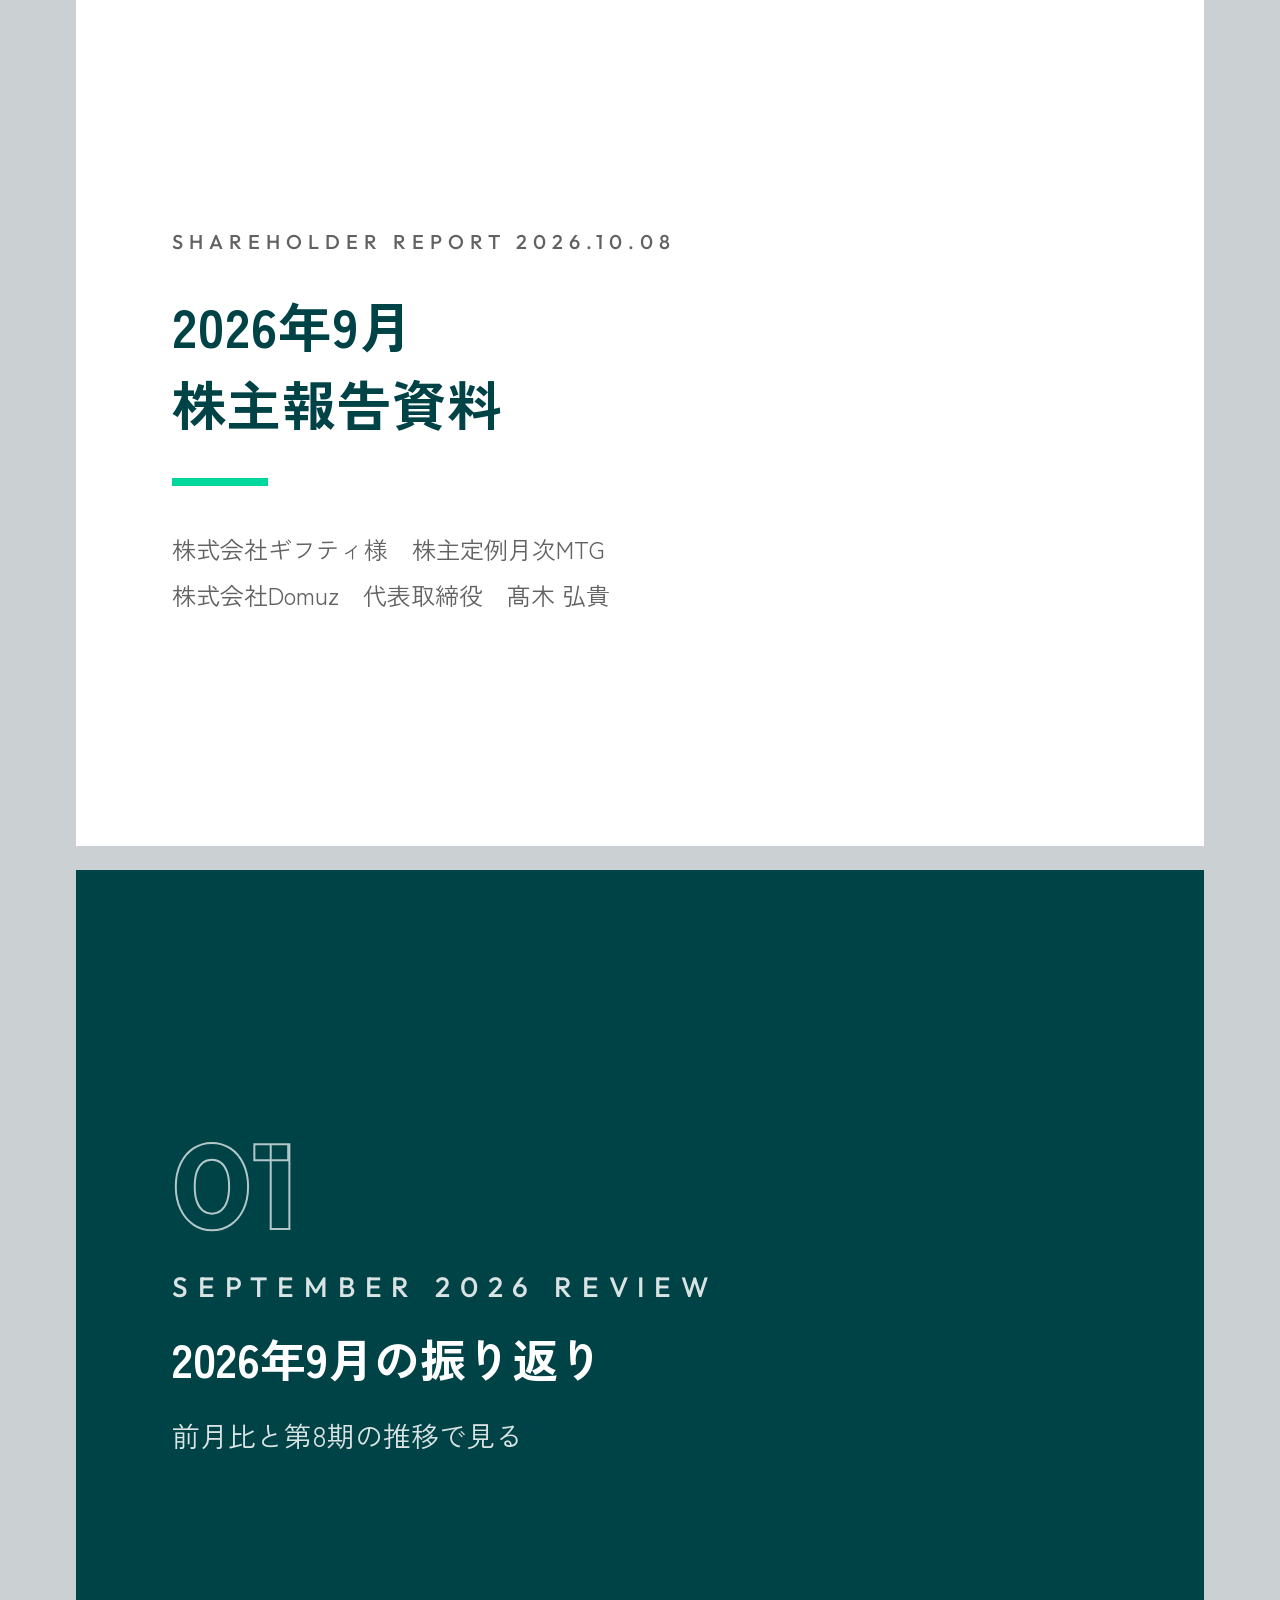
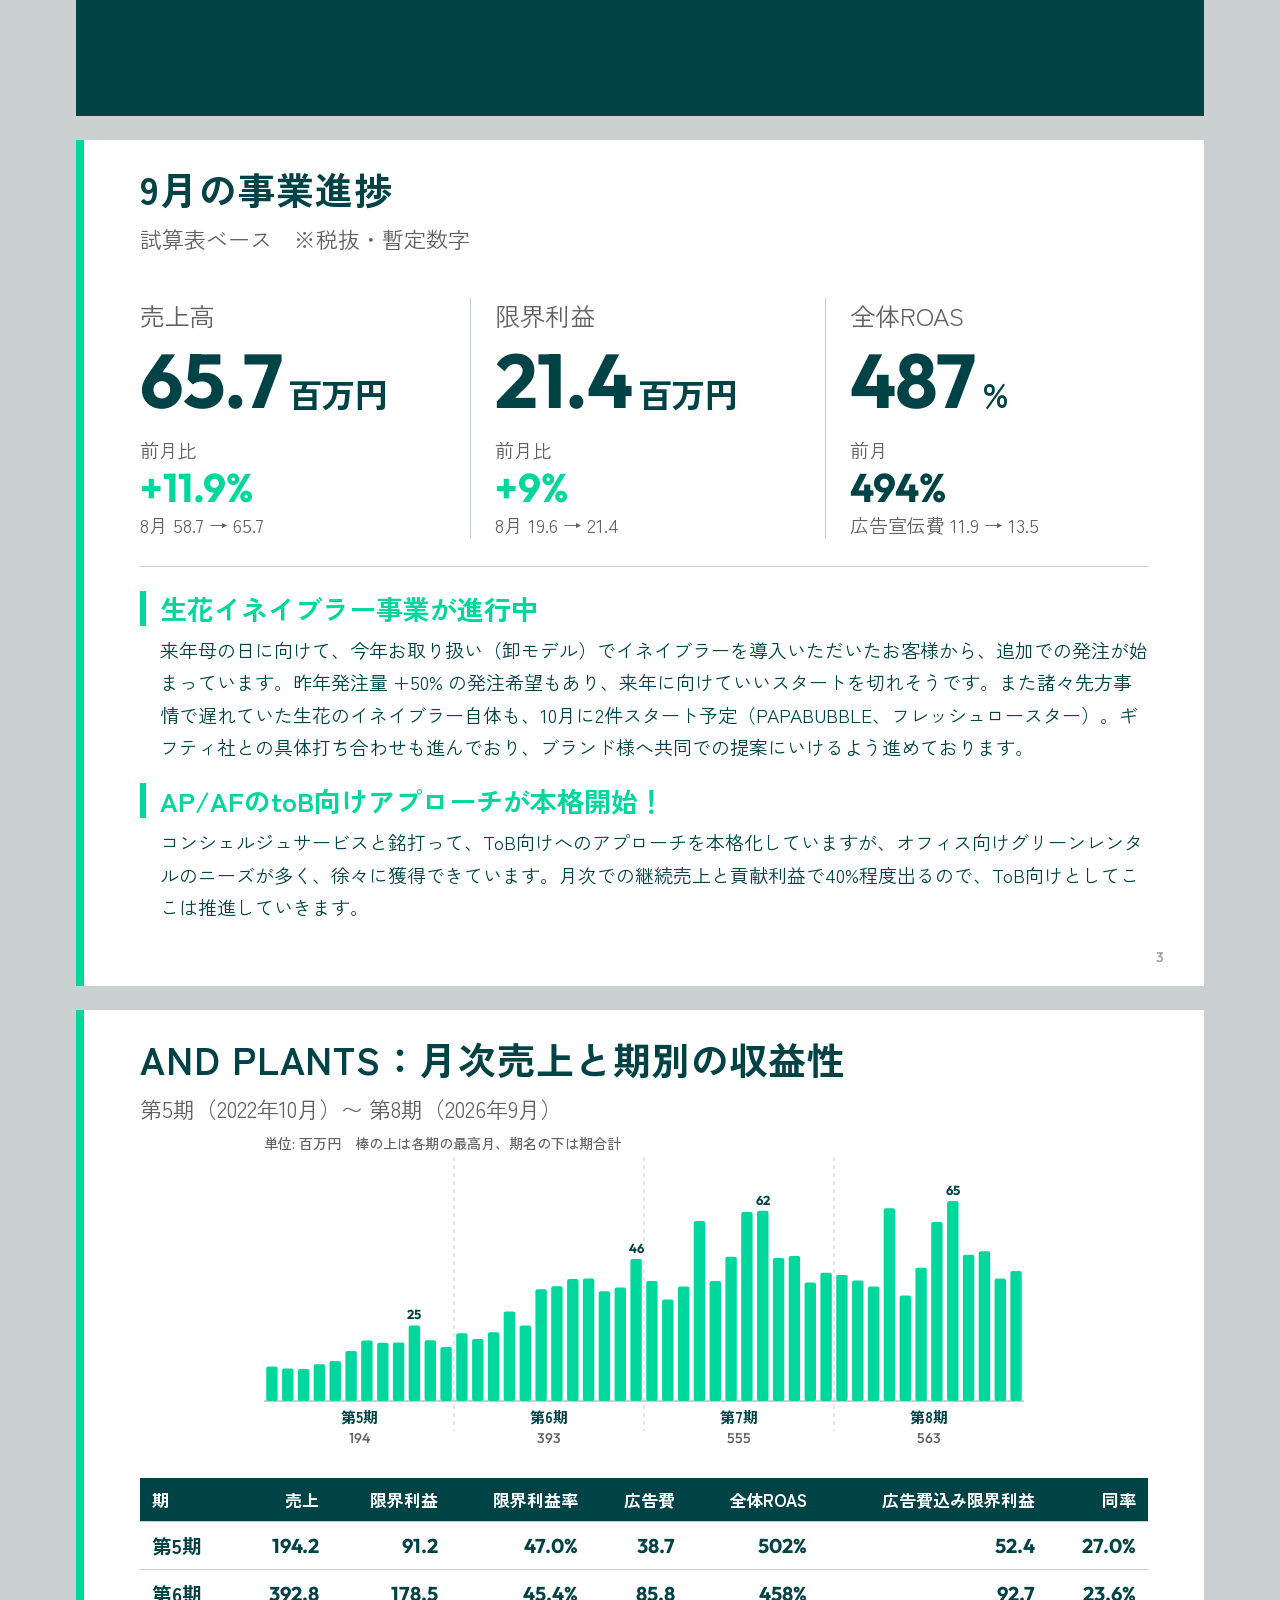
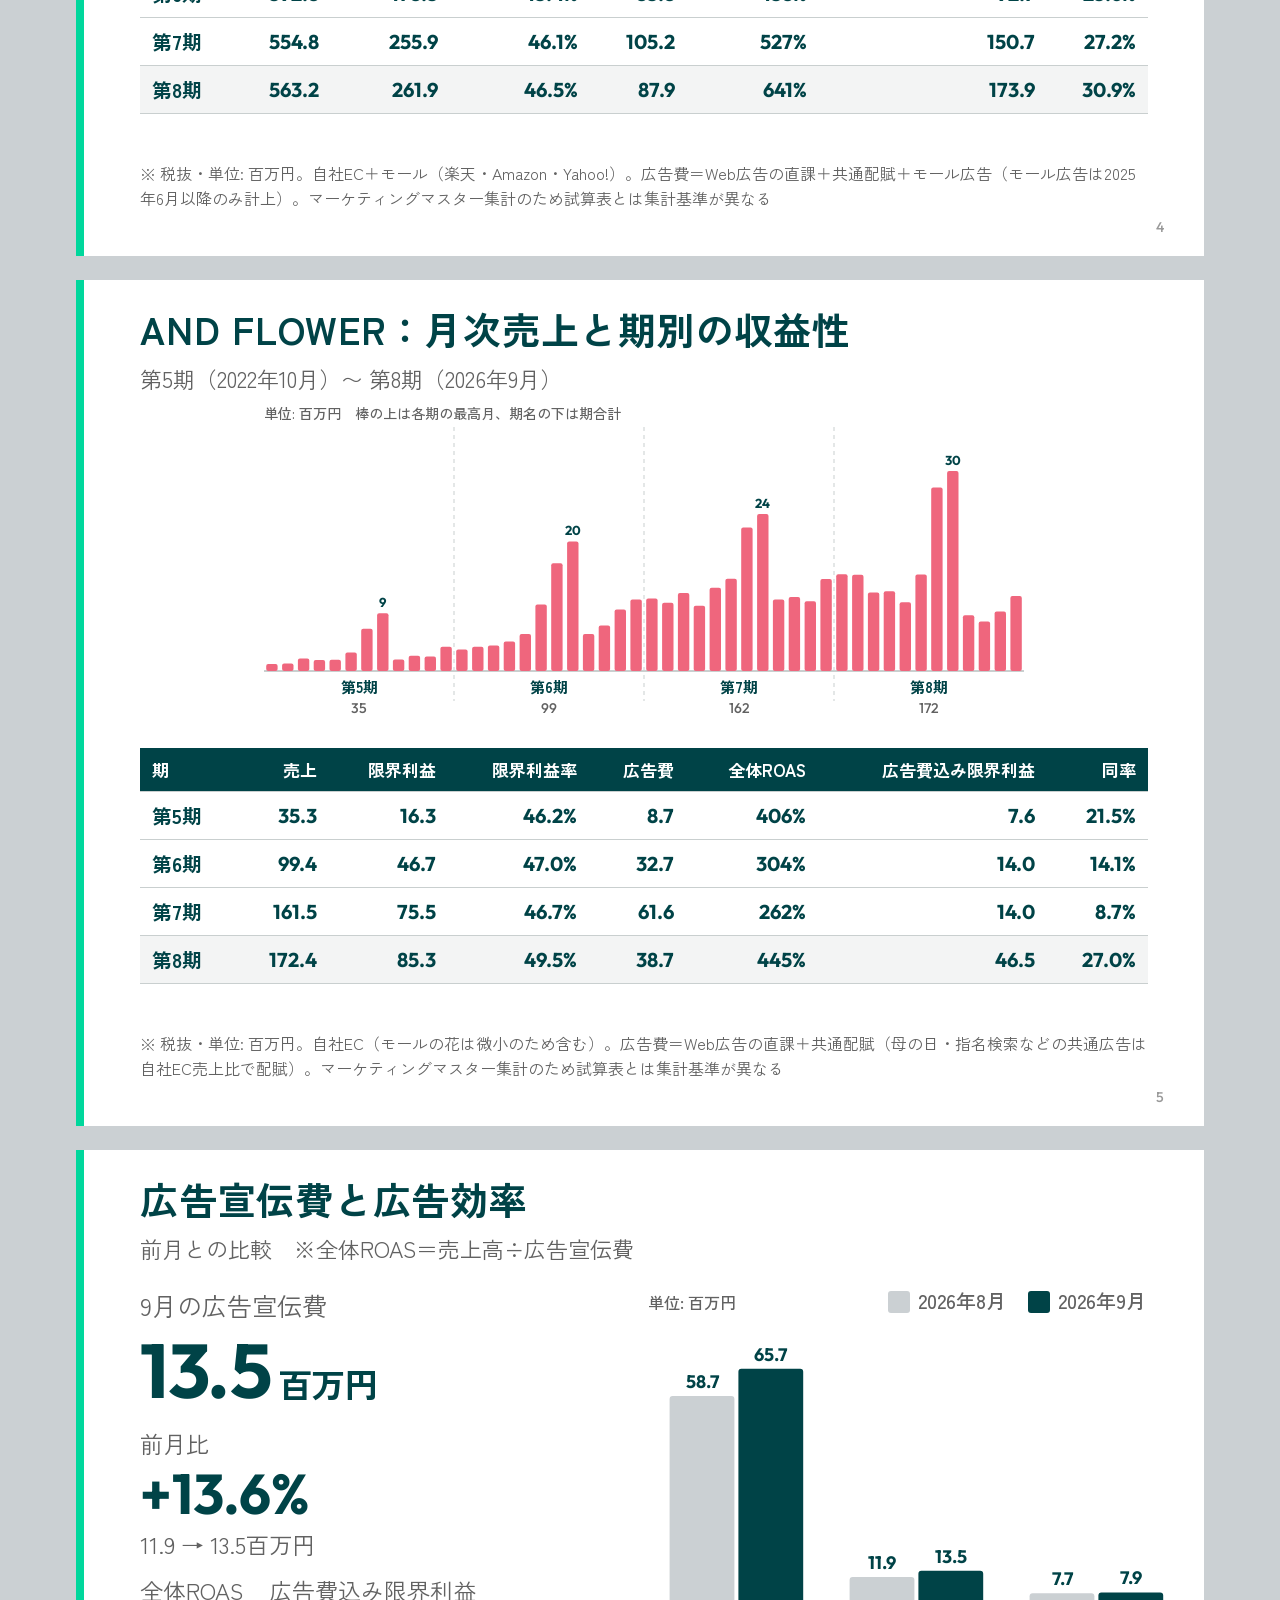
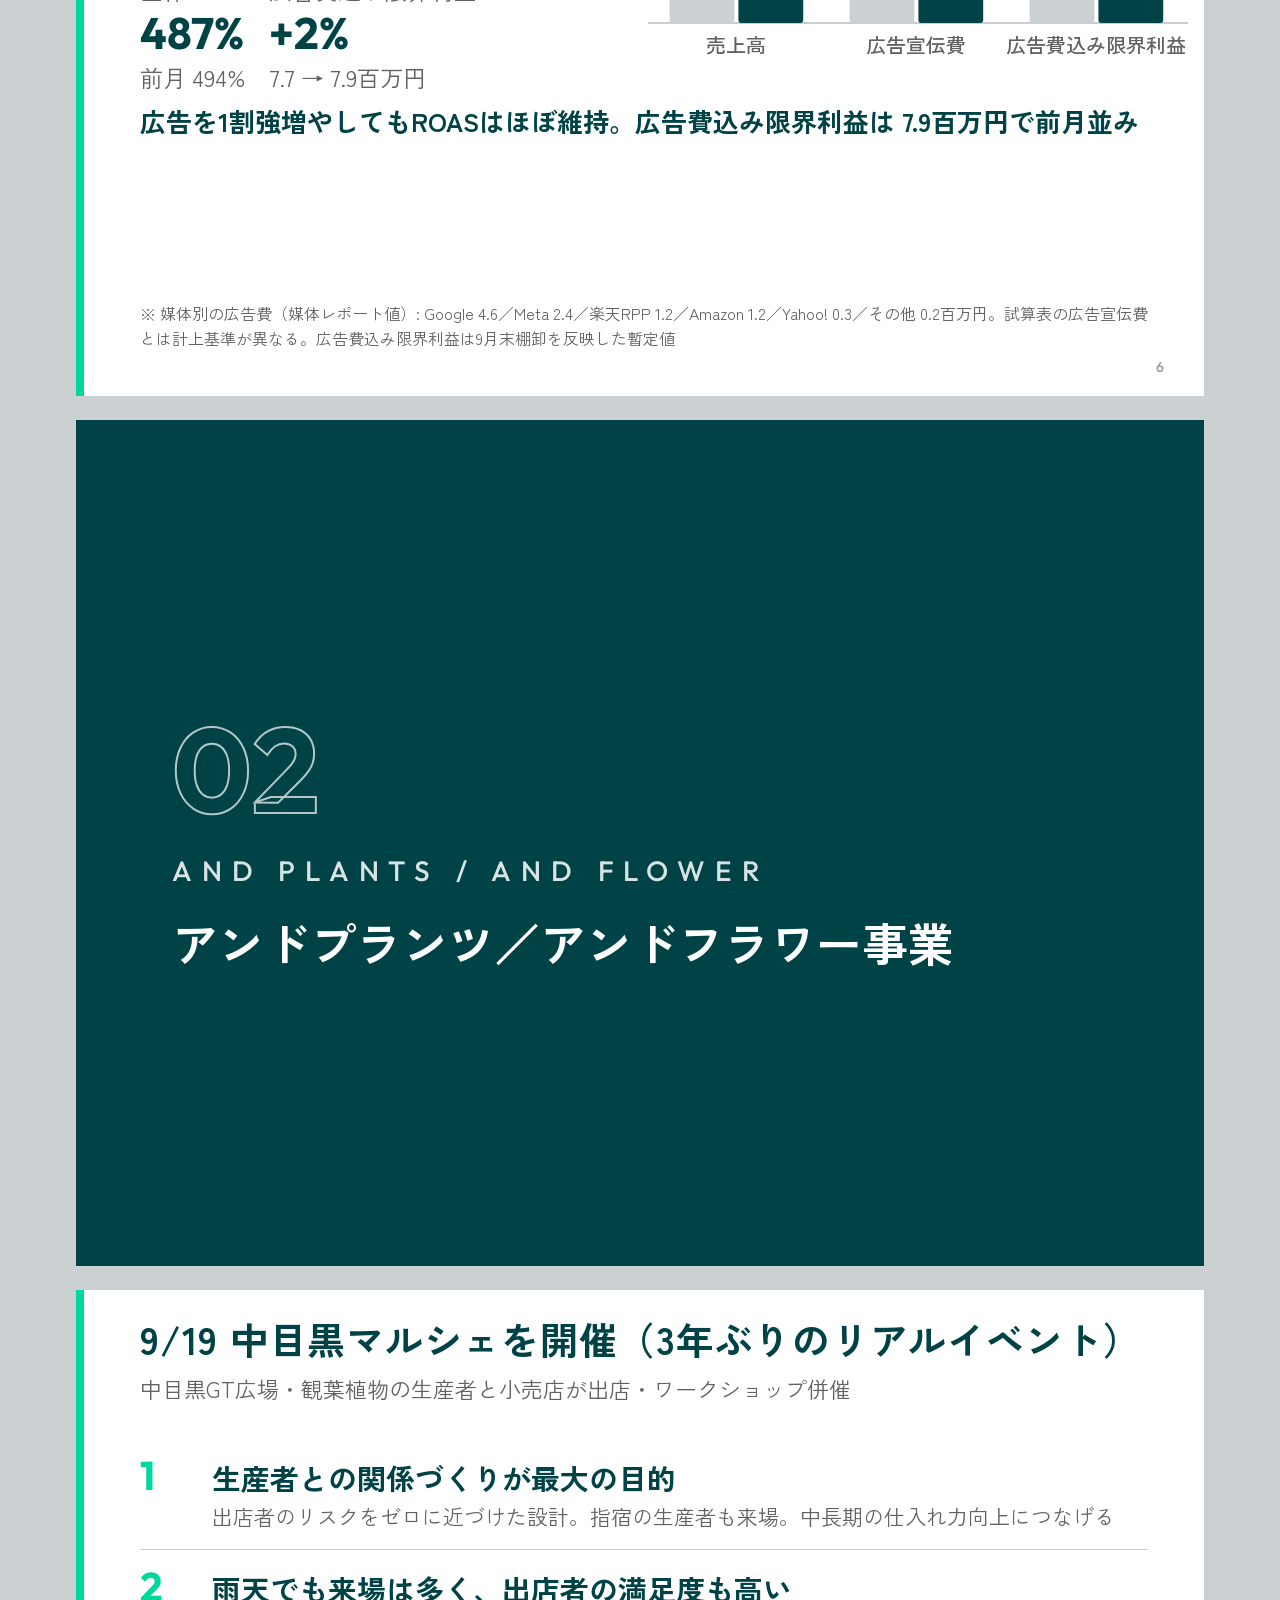
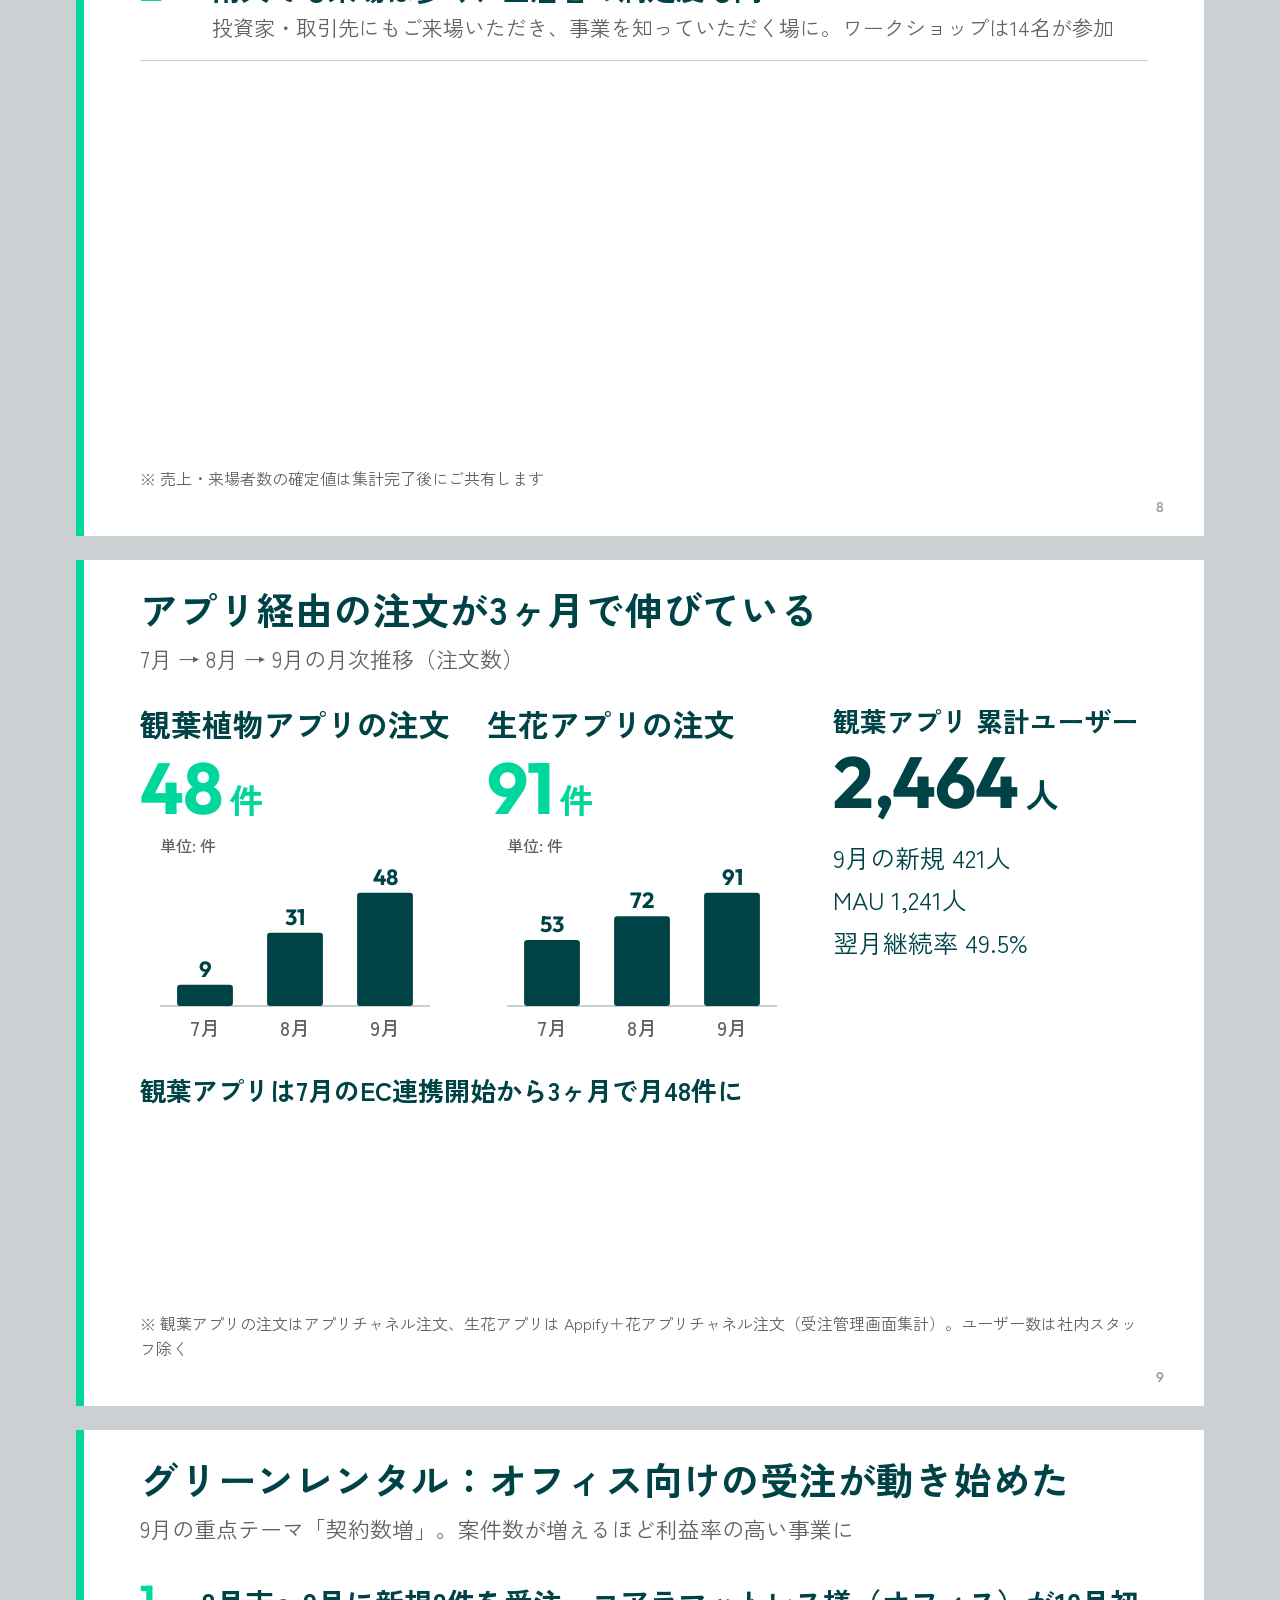
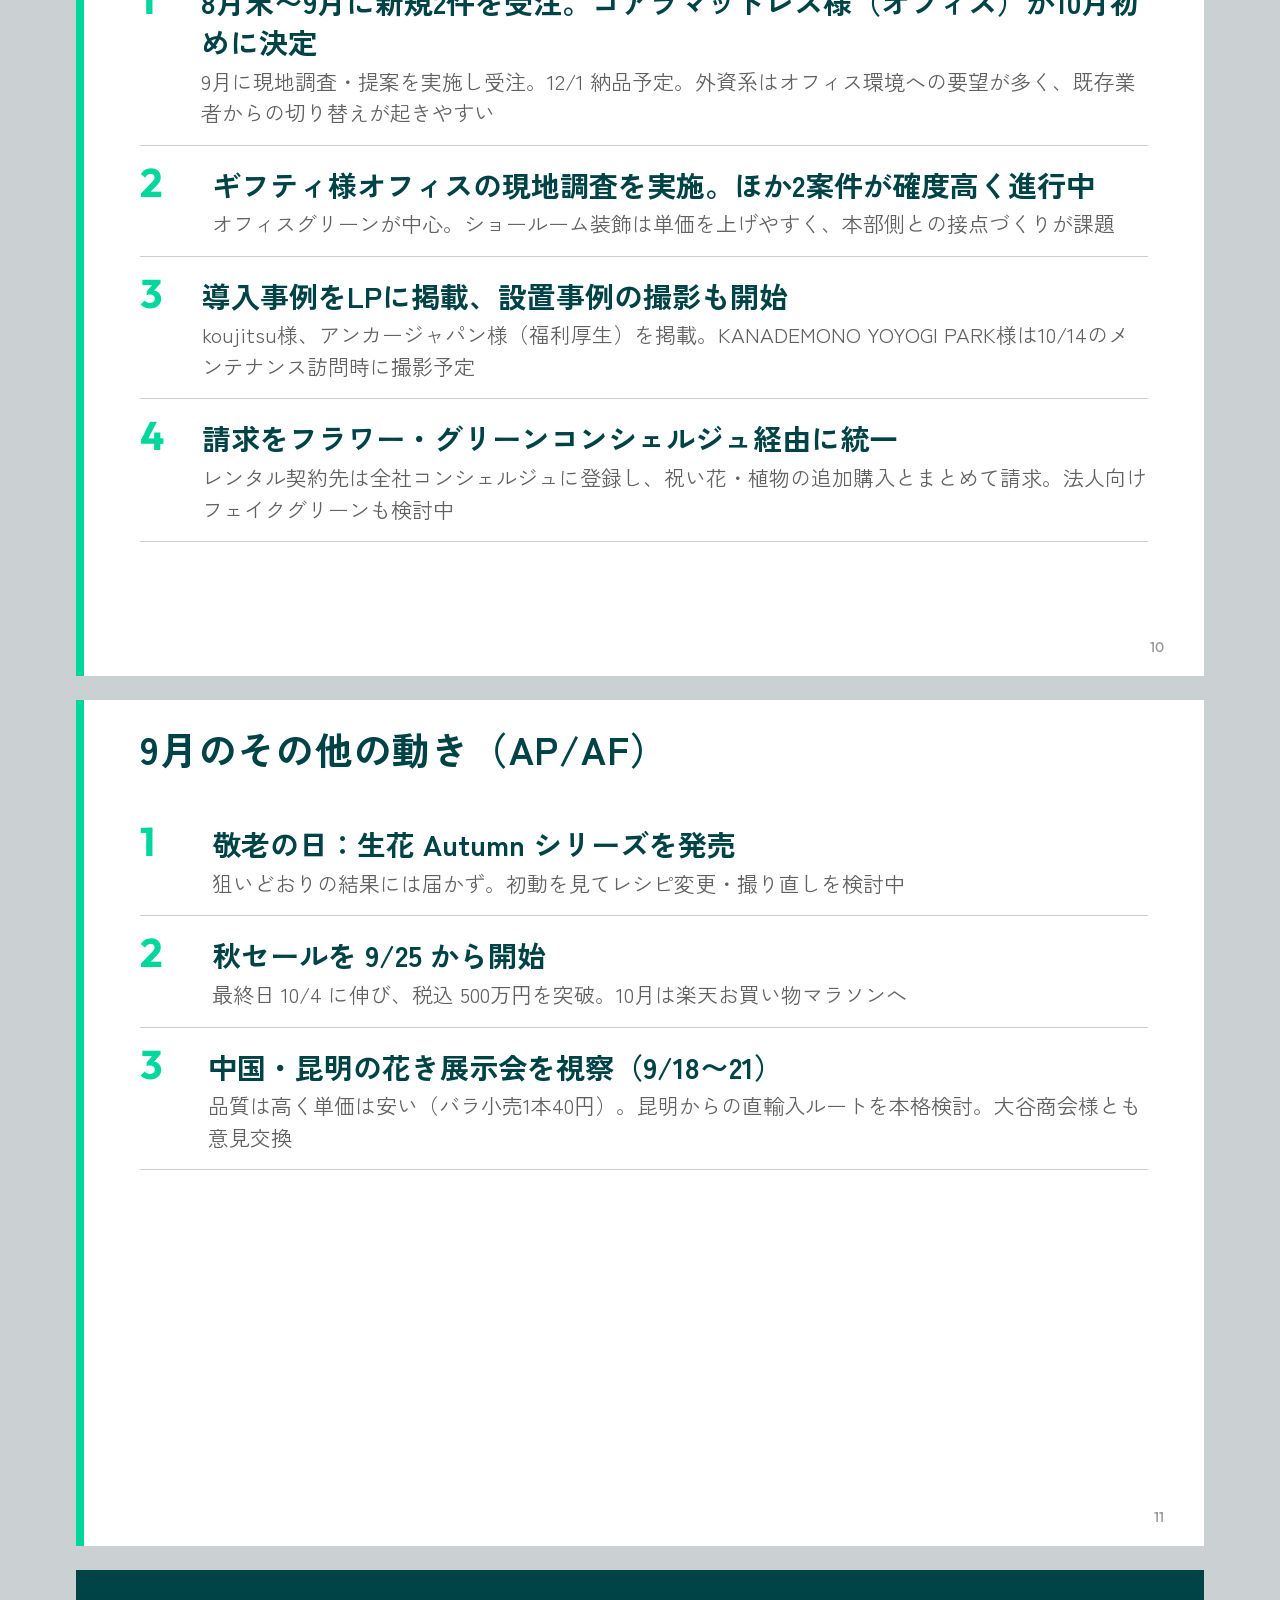
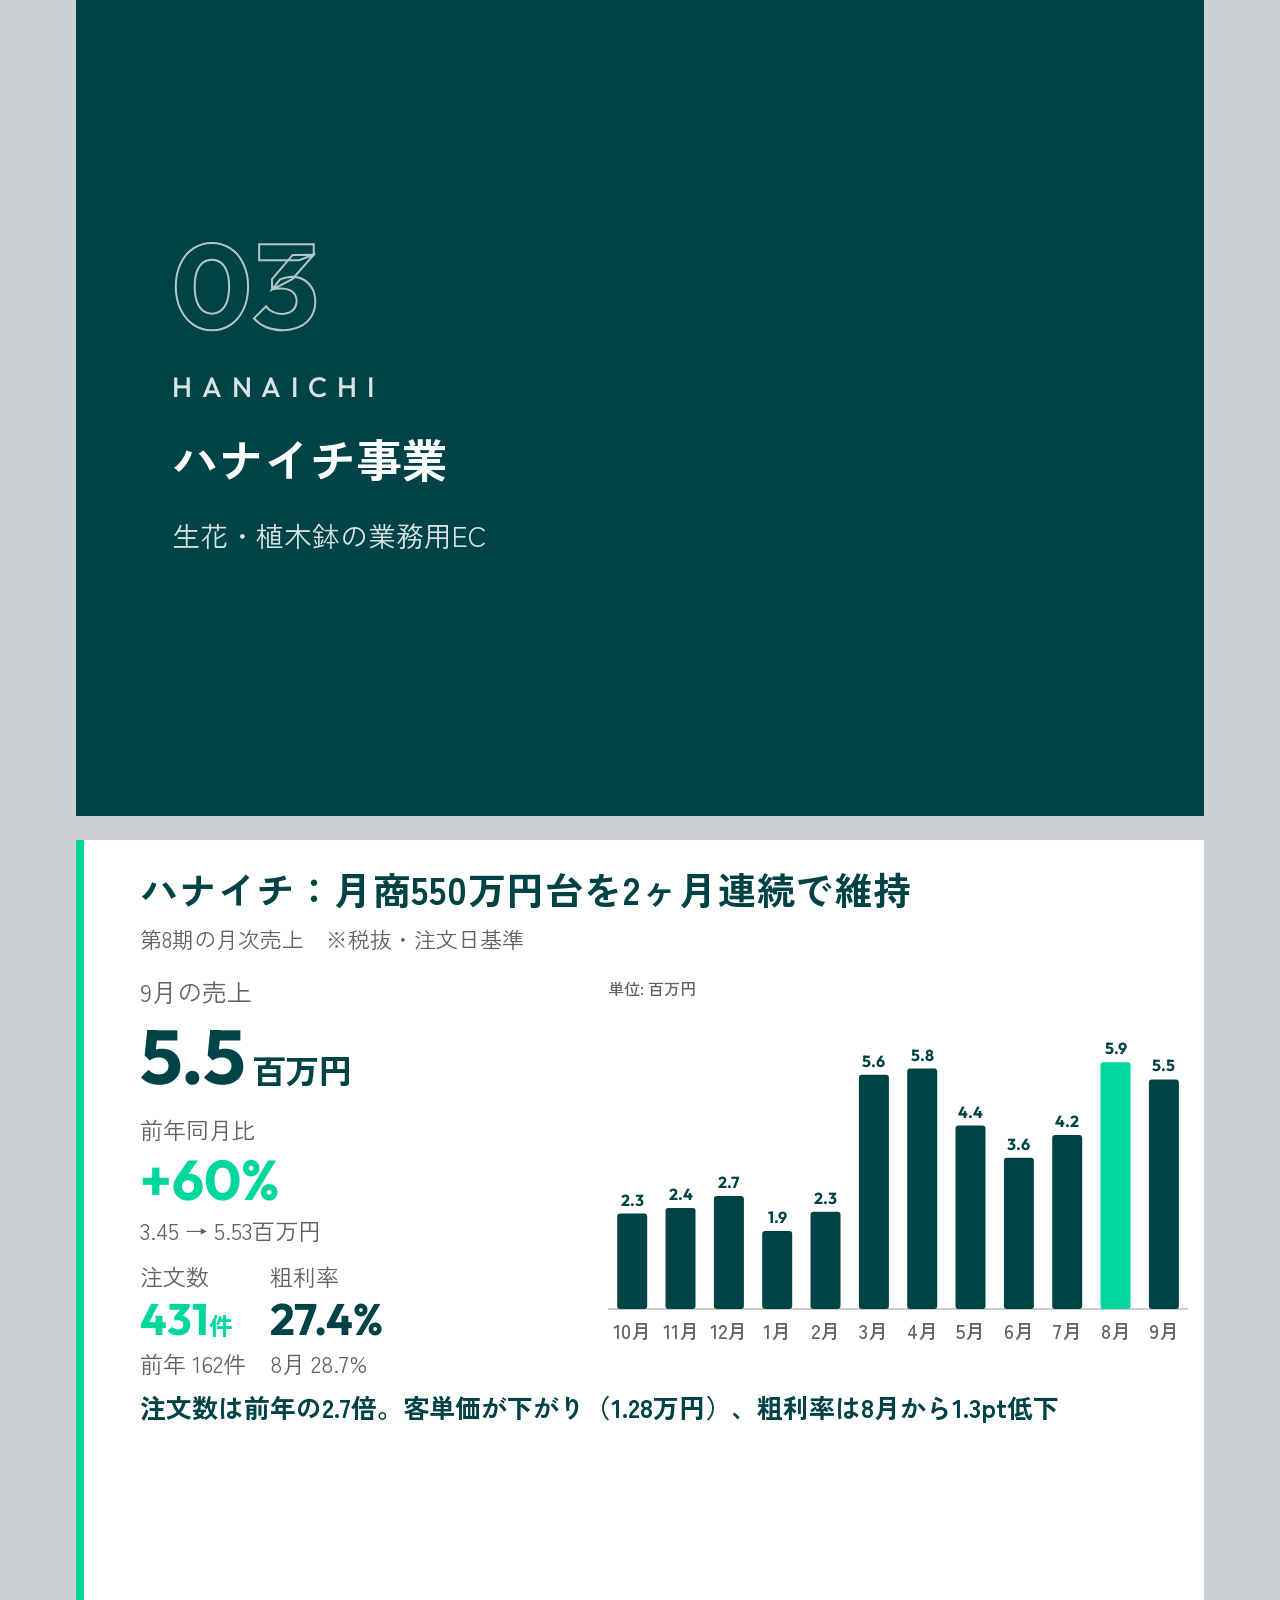
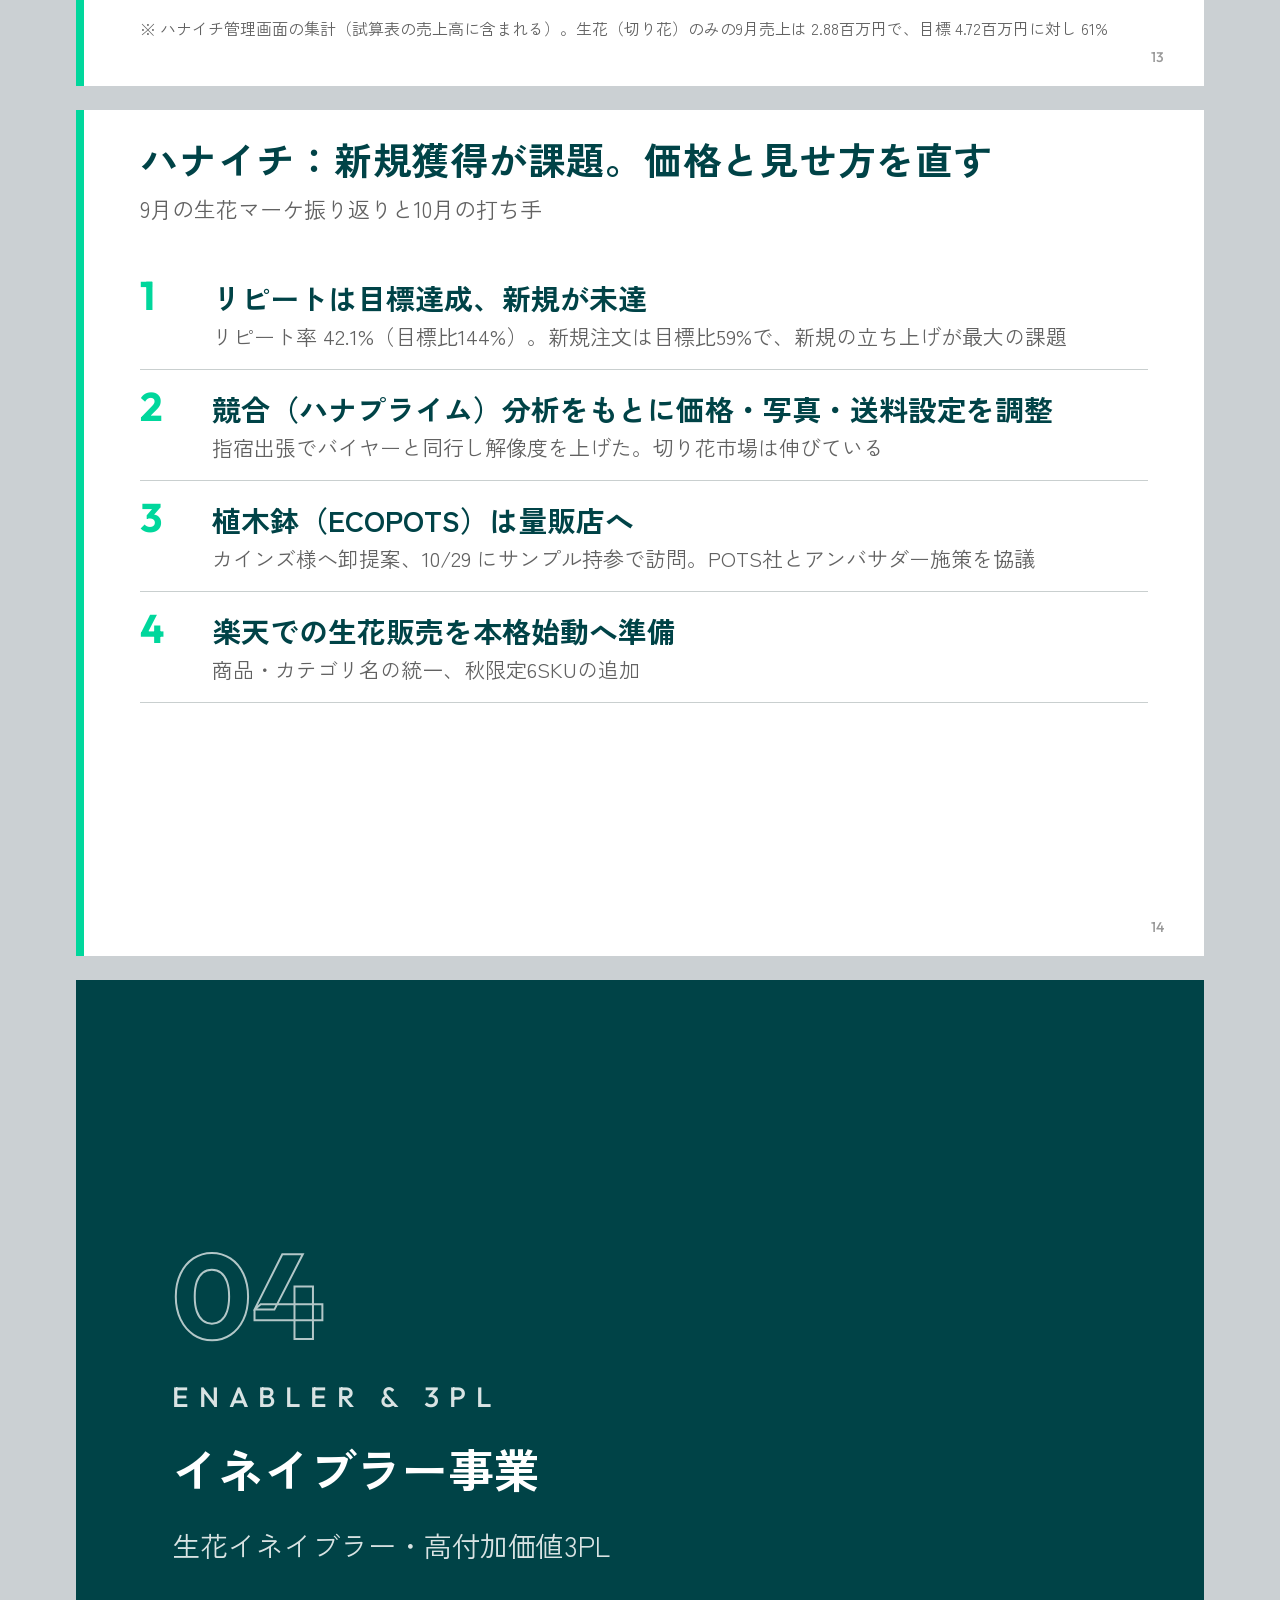
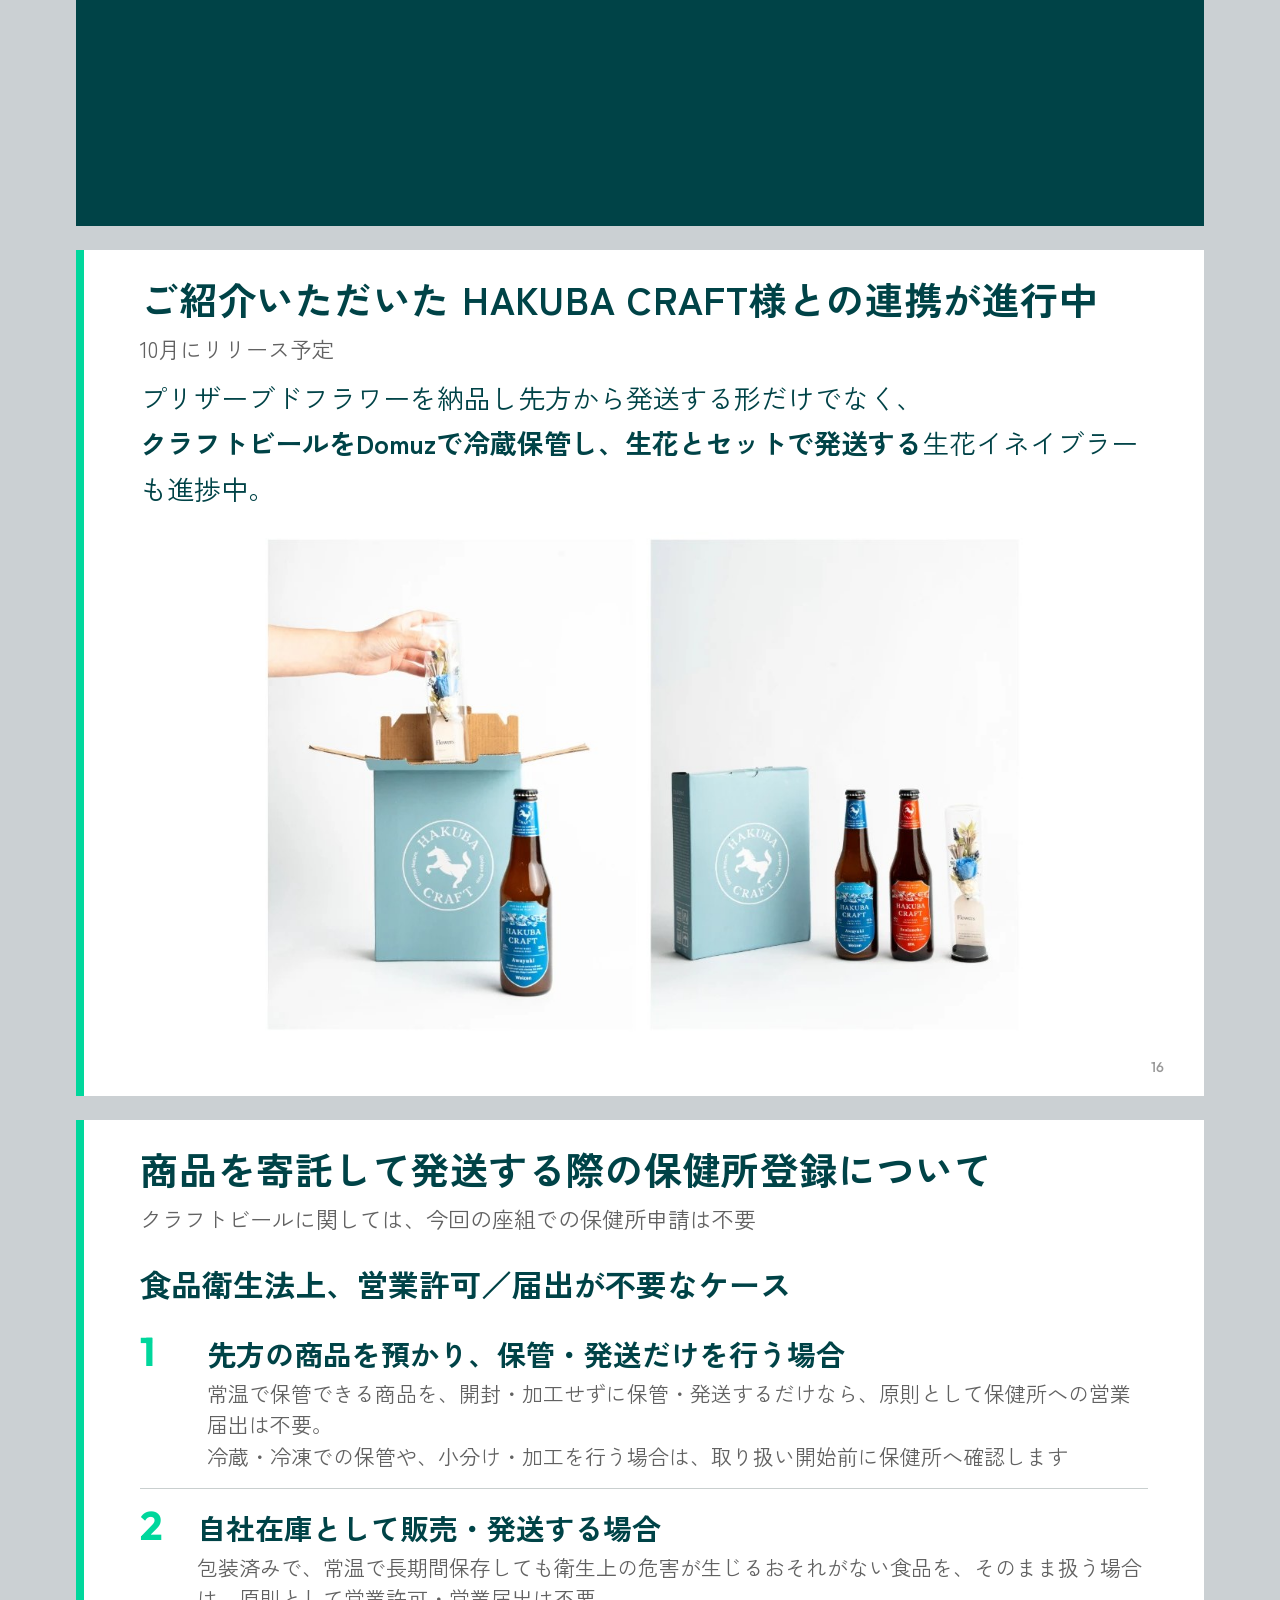
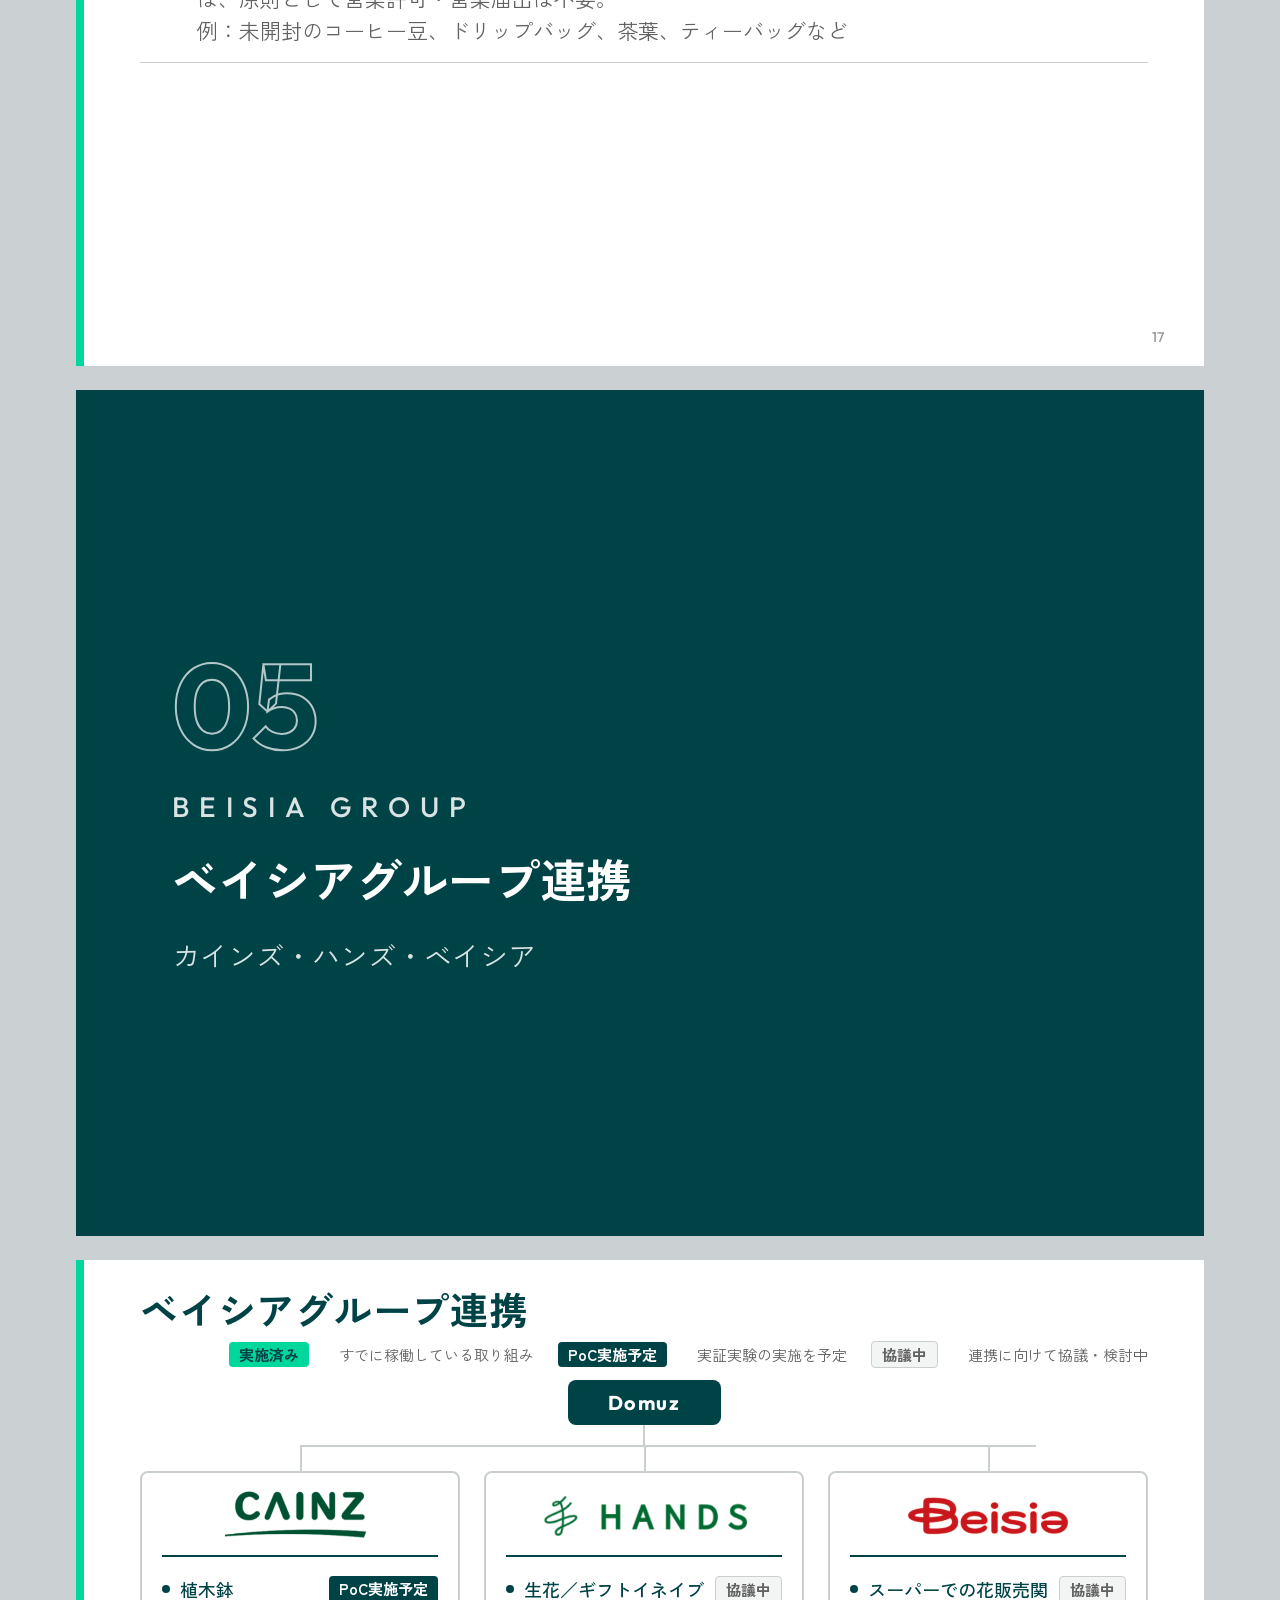
==== commit adddb65e: "株主報告 2026年9月: 事業進捗の数字とサマリーの間に区切り線 Co-Authored-By: Claude Fable 5.1 <noreply@anthropic.com> Claude-Se" ====
--- a/shareholder-2026-09/index.html
+++ b/shareholder-2026-09/index.html
@@ -277,7 +277,8 @@
       <div class="yoys"><div class="yoy"><div class="yl">前月</div><div class="yv">494%</div><div class="yn">広告宣伝費 11.9 → 13.5</div></div></div>
     </div>
   </div>
-  <div class="sum" style="margin-top: 36px;">
+  <div class="hr" style="margin: 28px 0 24px;"></div>
+  <div class="sum" style="margin-top: 0;">
     <div class="h">生花イネイブラー事業が進行中</div>
     <div class="b">来年母の日に向けて、今年お取り扱い（卸モデル）でイネイブラーを導入いただいたお客様から、追加での発注が始まっています。昨年発注量 +50% の発注希望もあり、来年に向けていいスタートを切れそうです。また諸々先方事情で遅れていた生花のイネイブラー自体も、10月に2件スタート予定（PAPABUBBLE、フレッシュロースター）。ギフティ社との具体打ち合わせも進んでおり、ブランド様へ共同での提案にいけるよう進めております。</div>
   </div>
